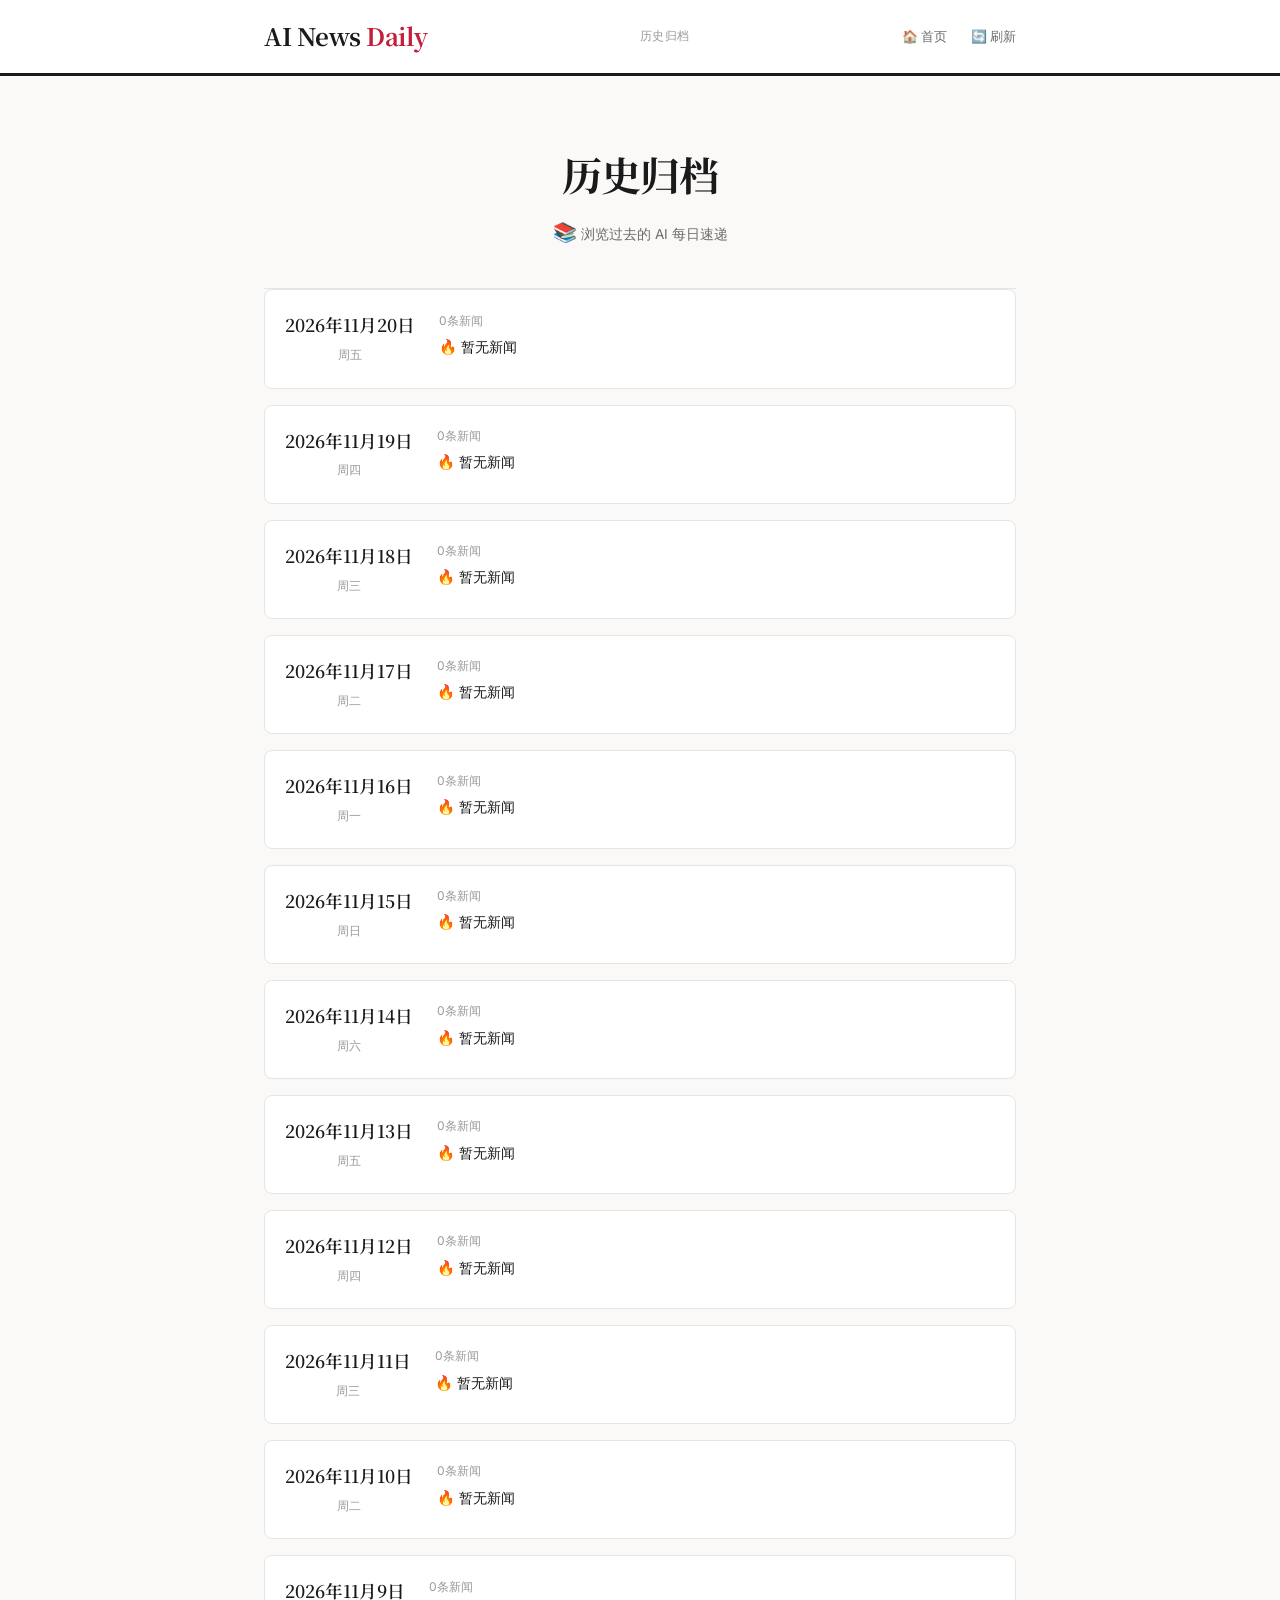
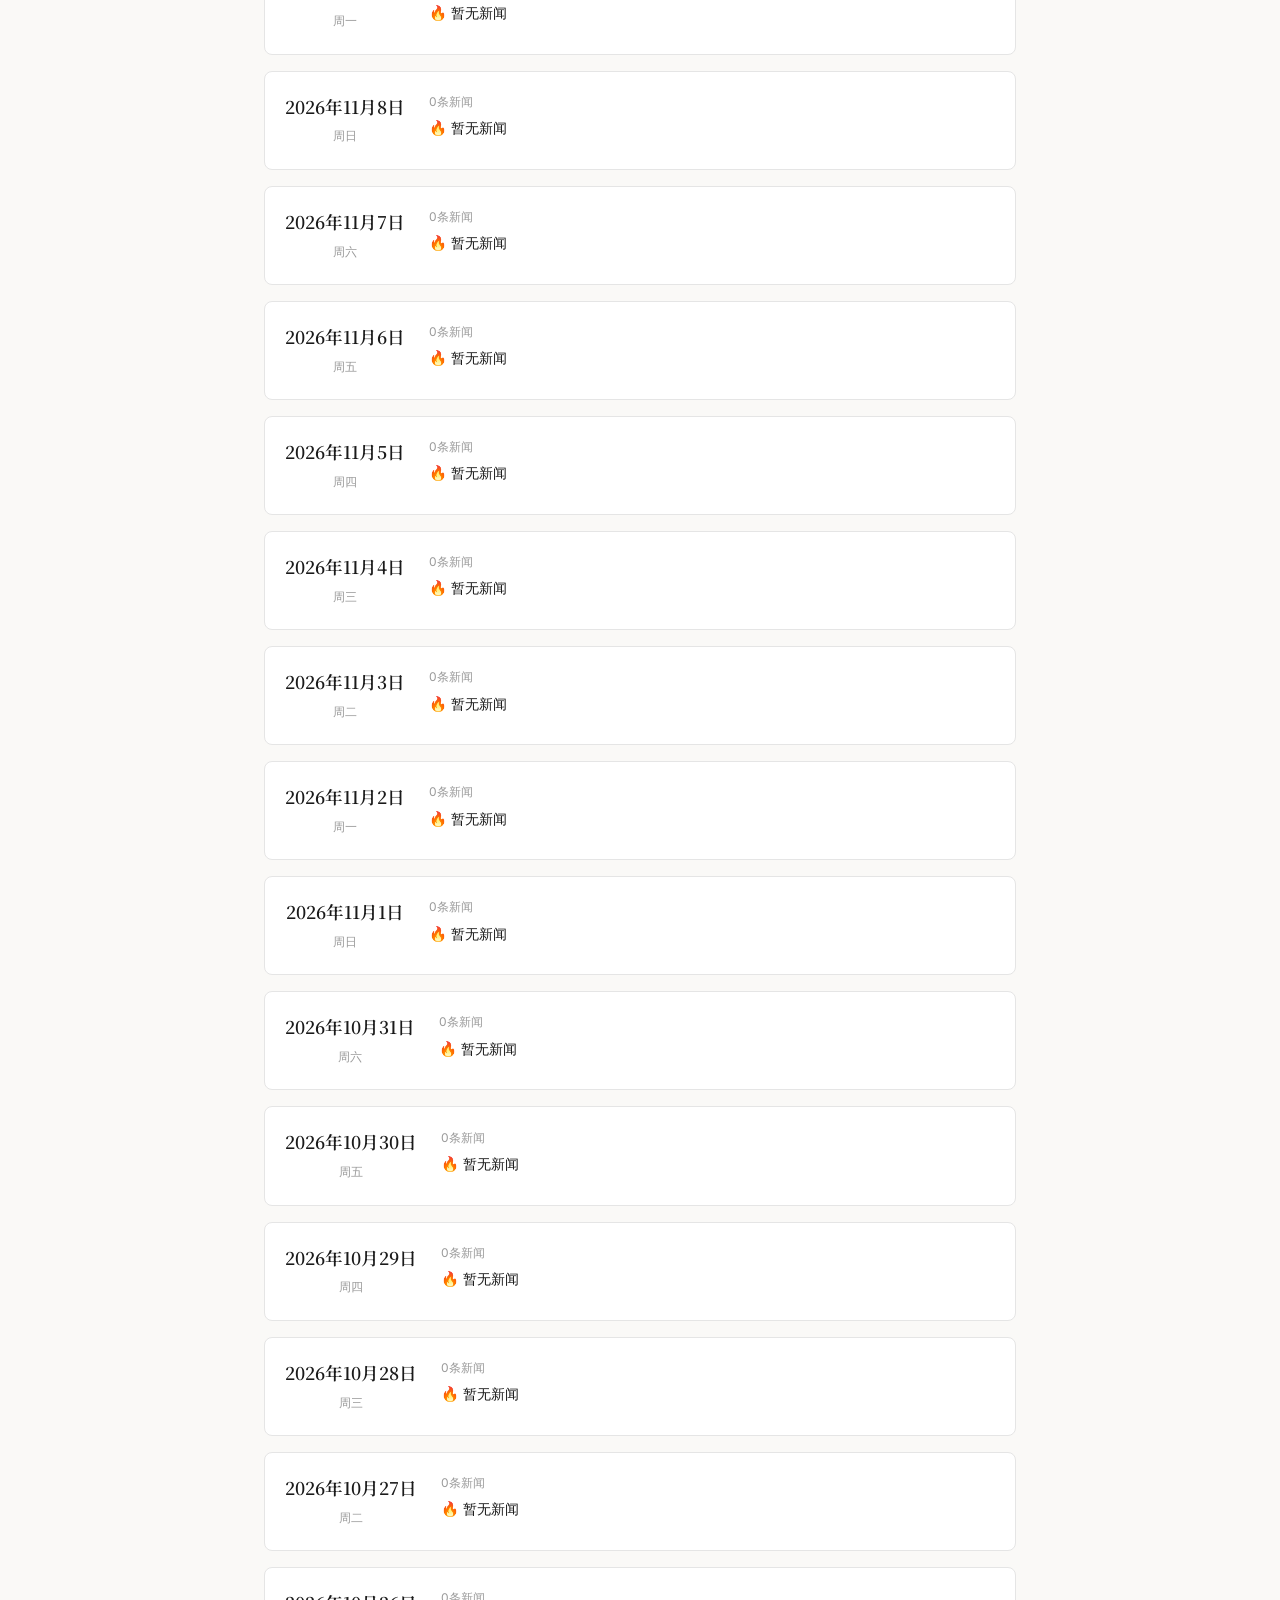
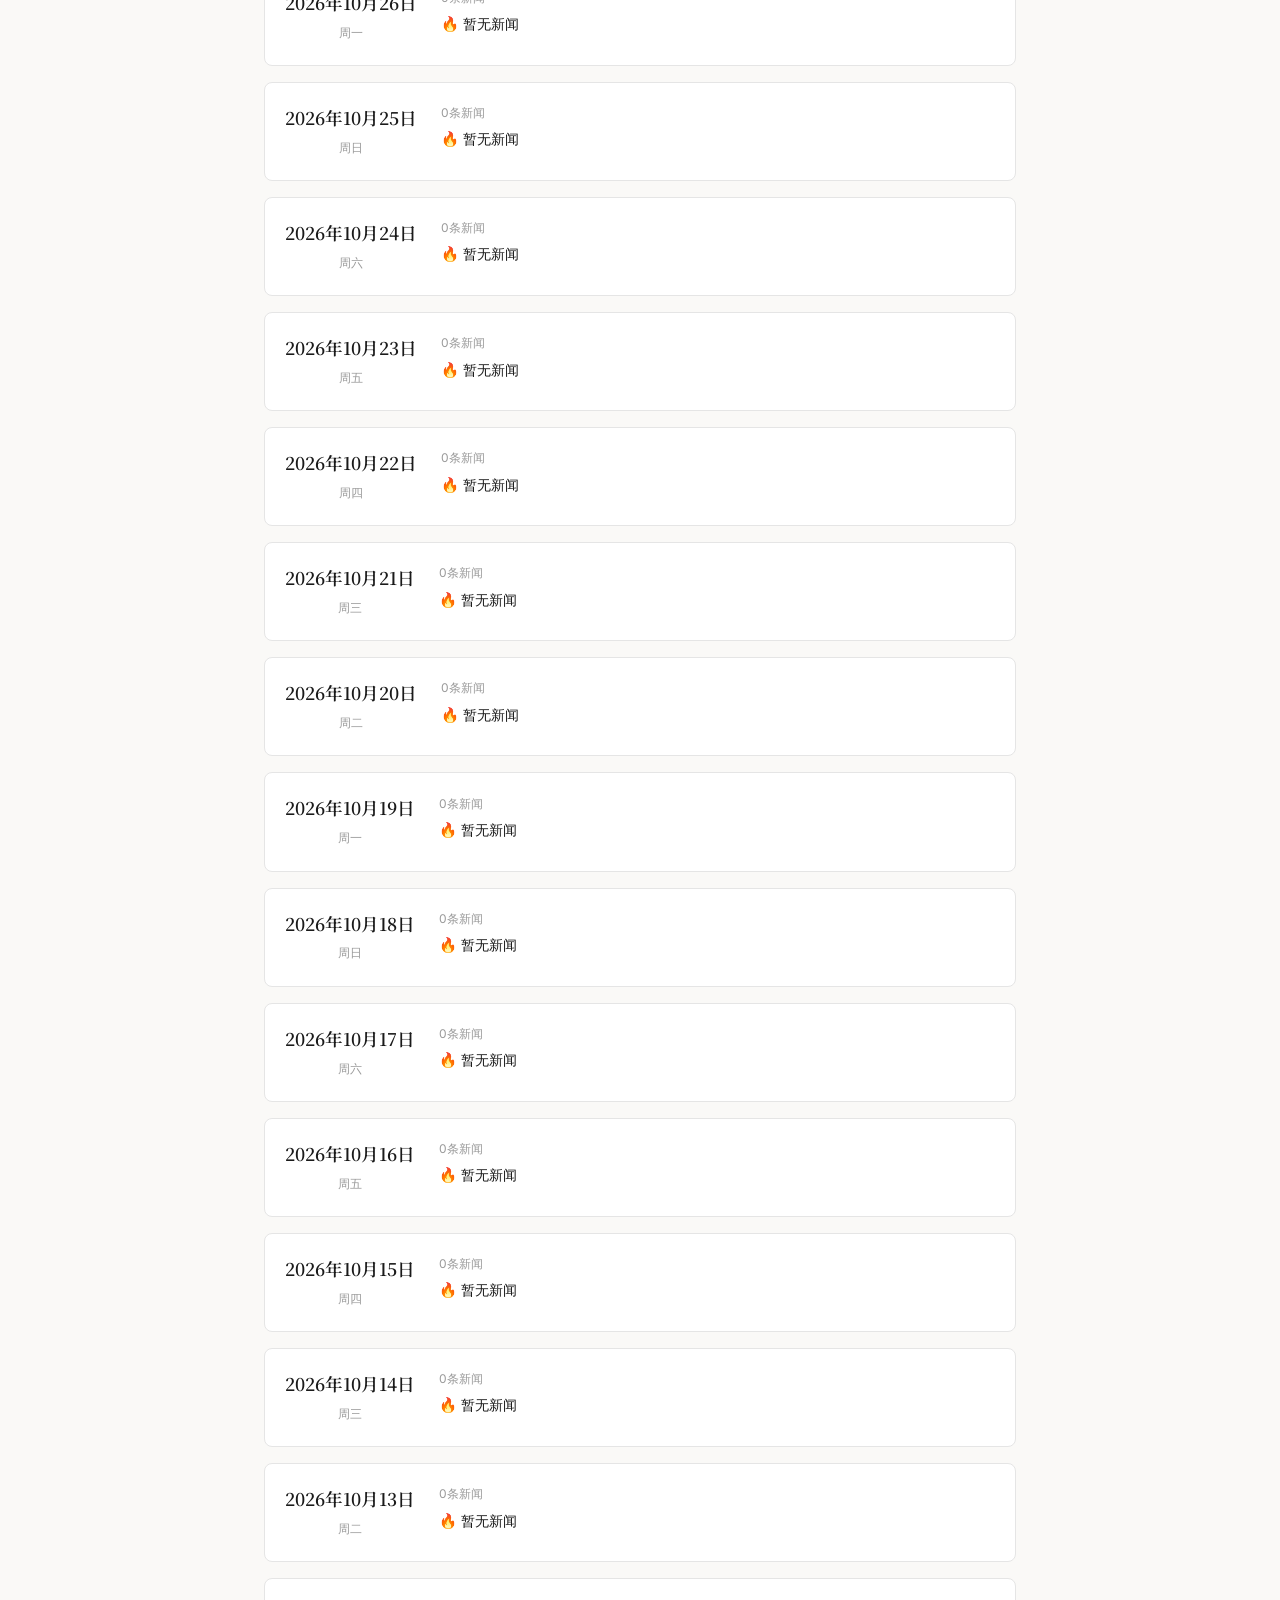
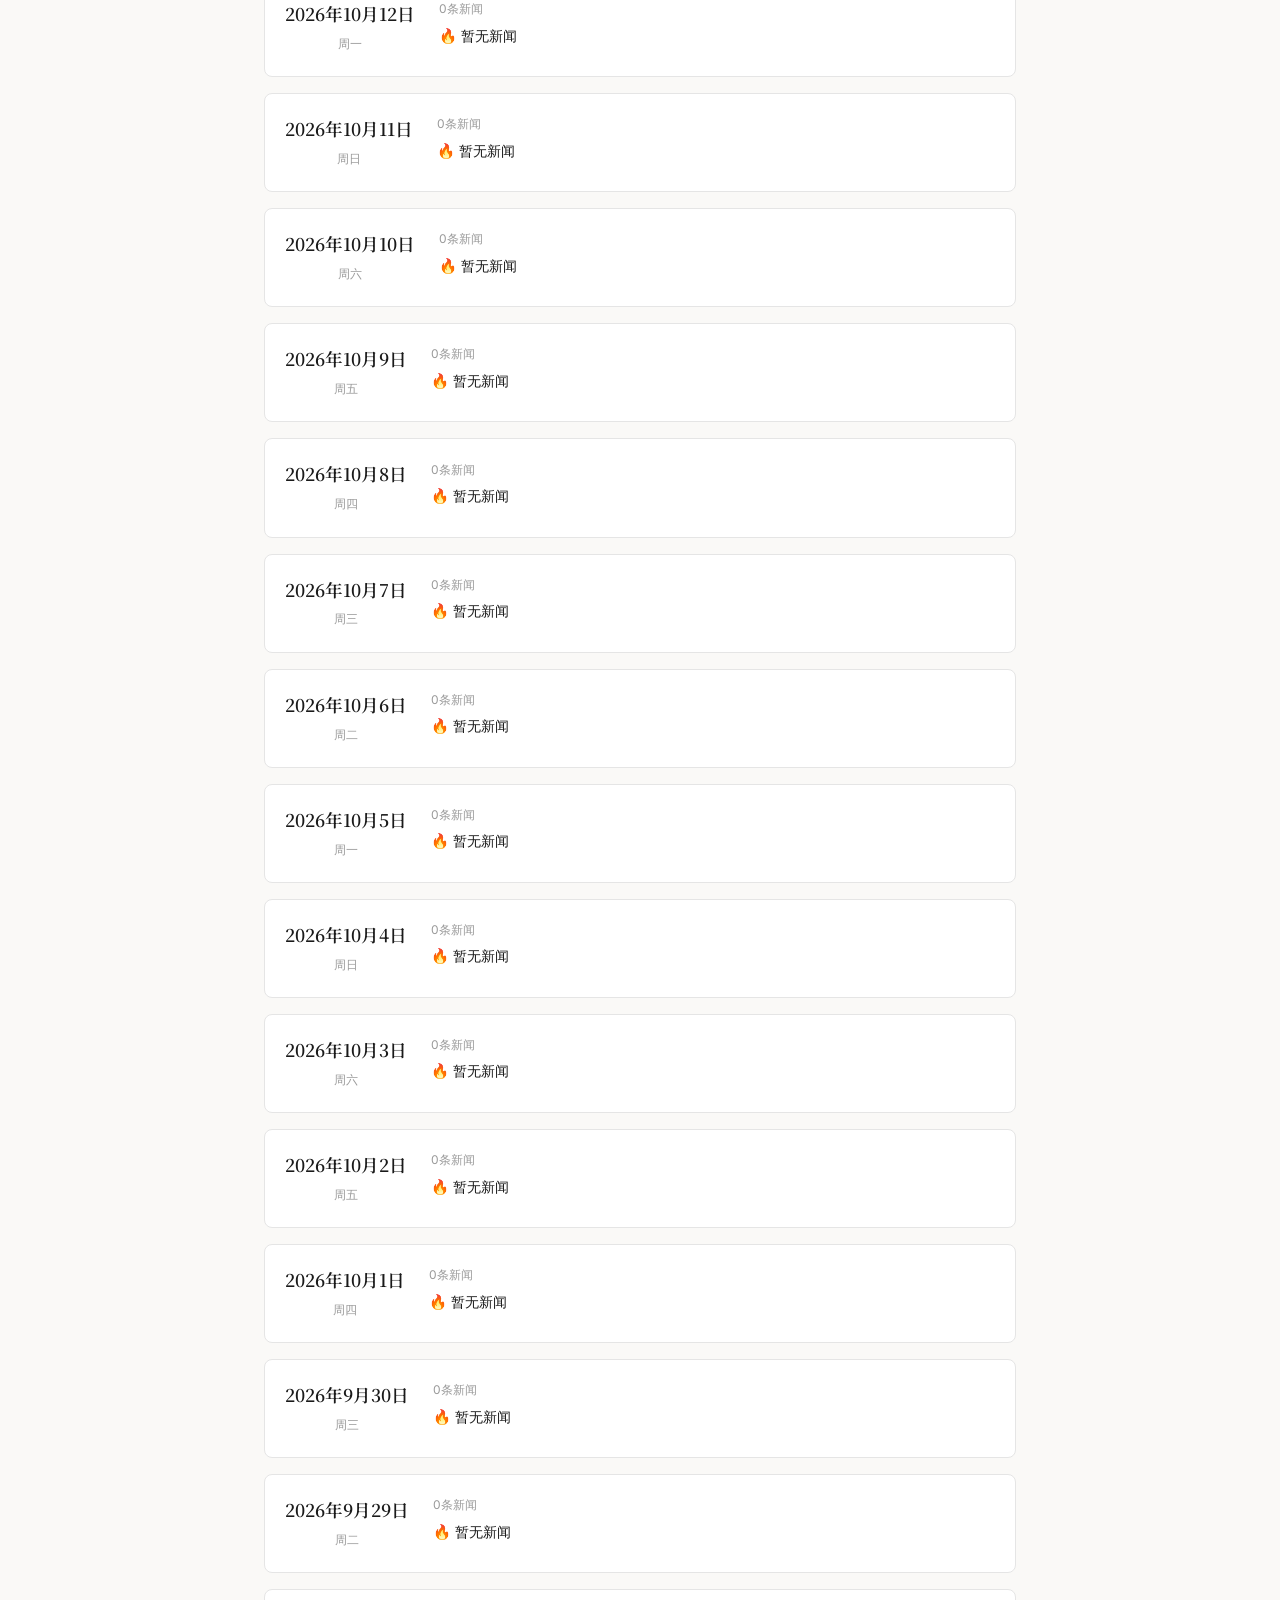
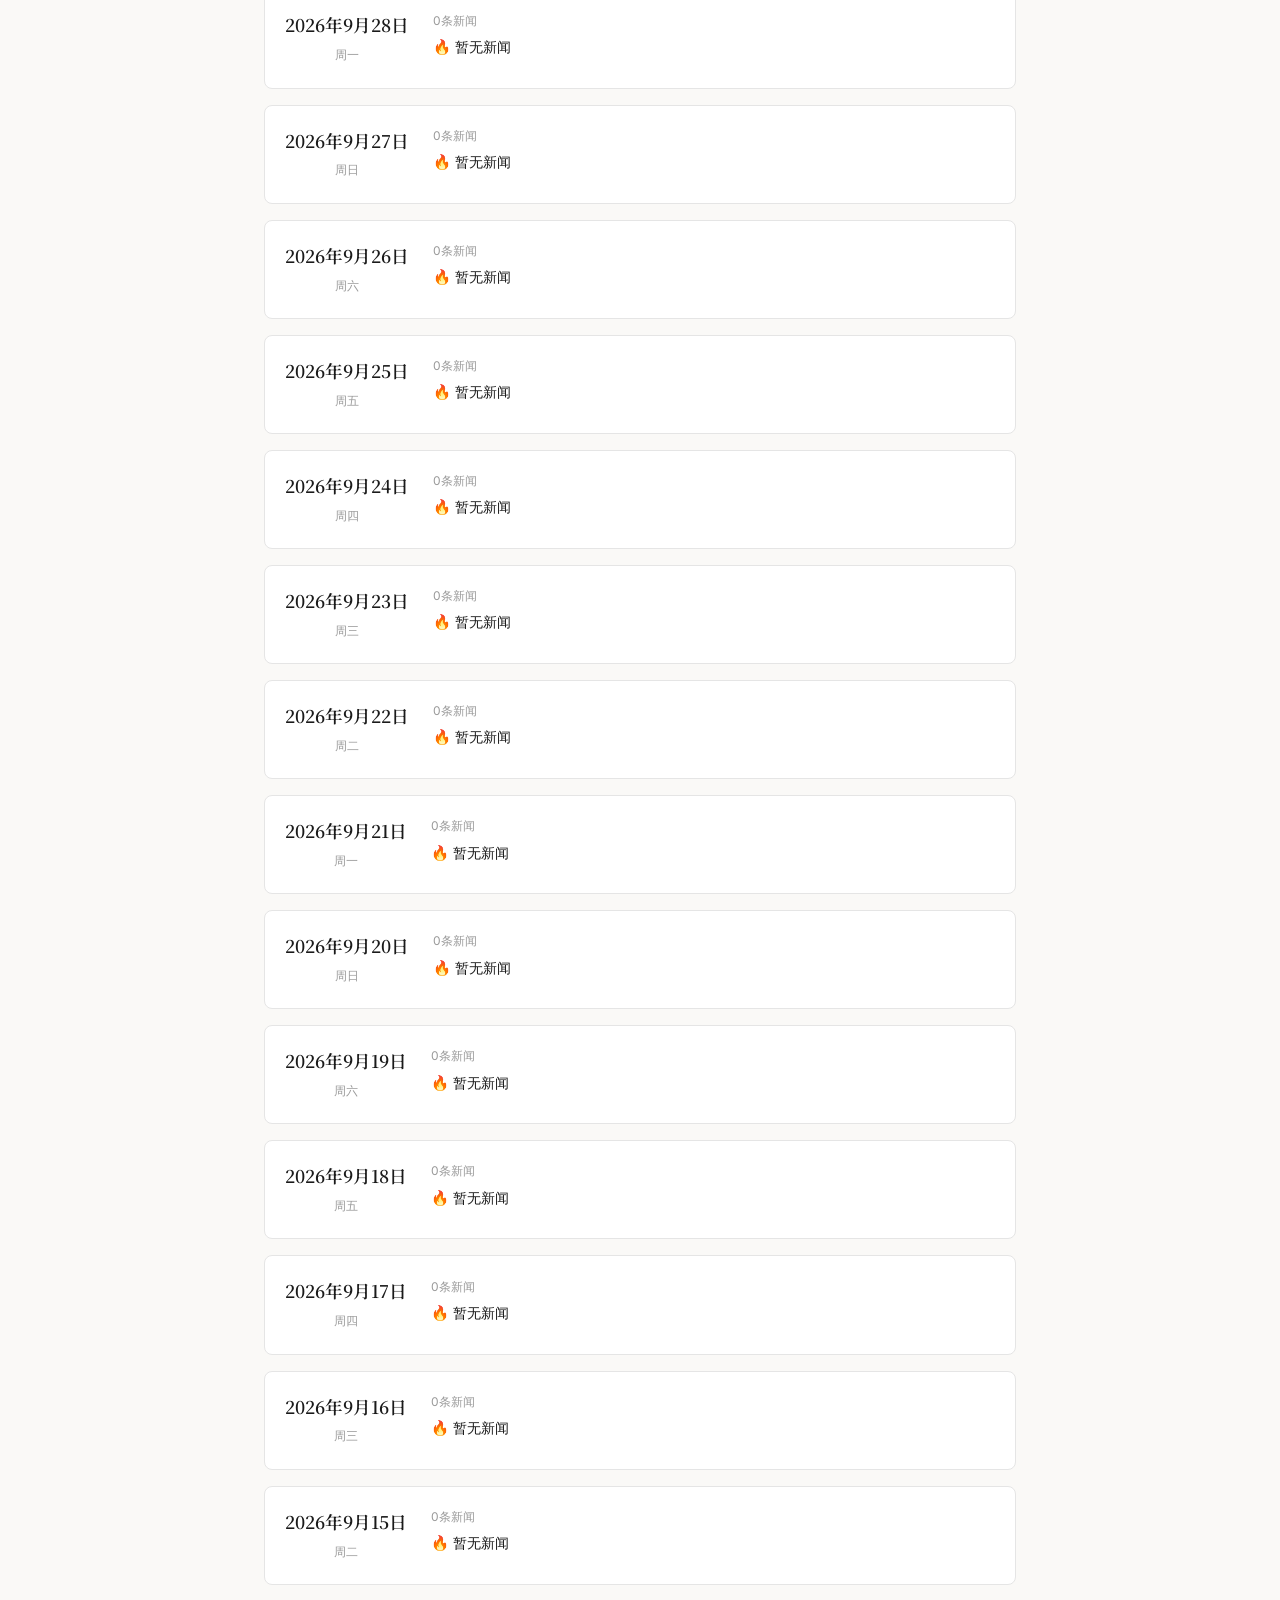
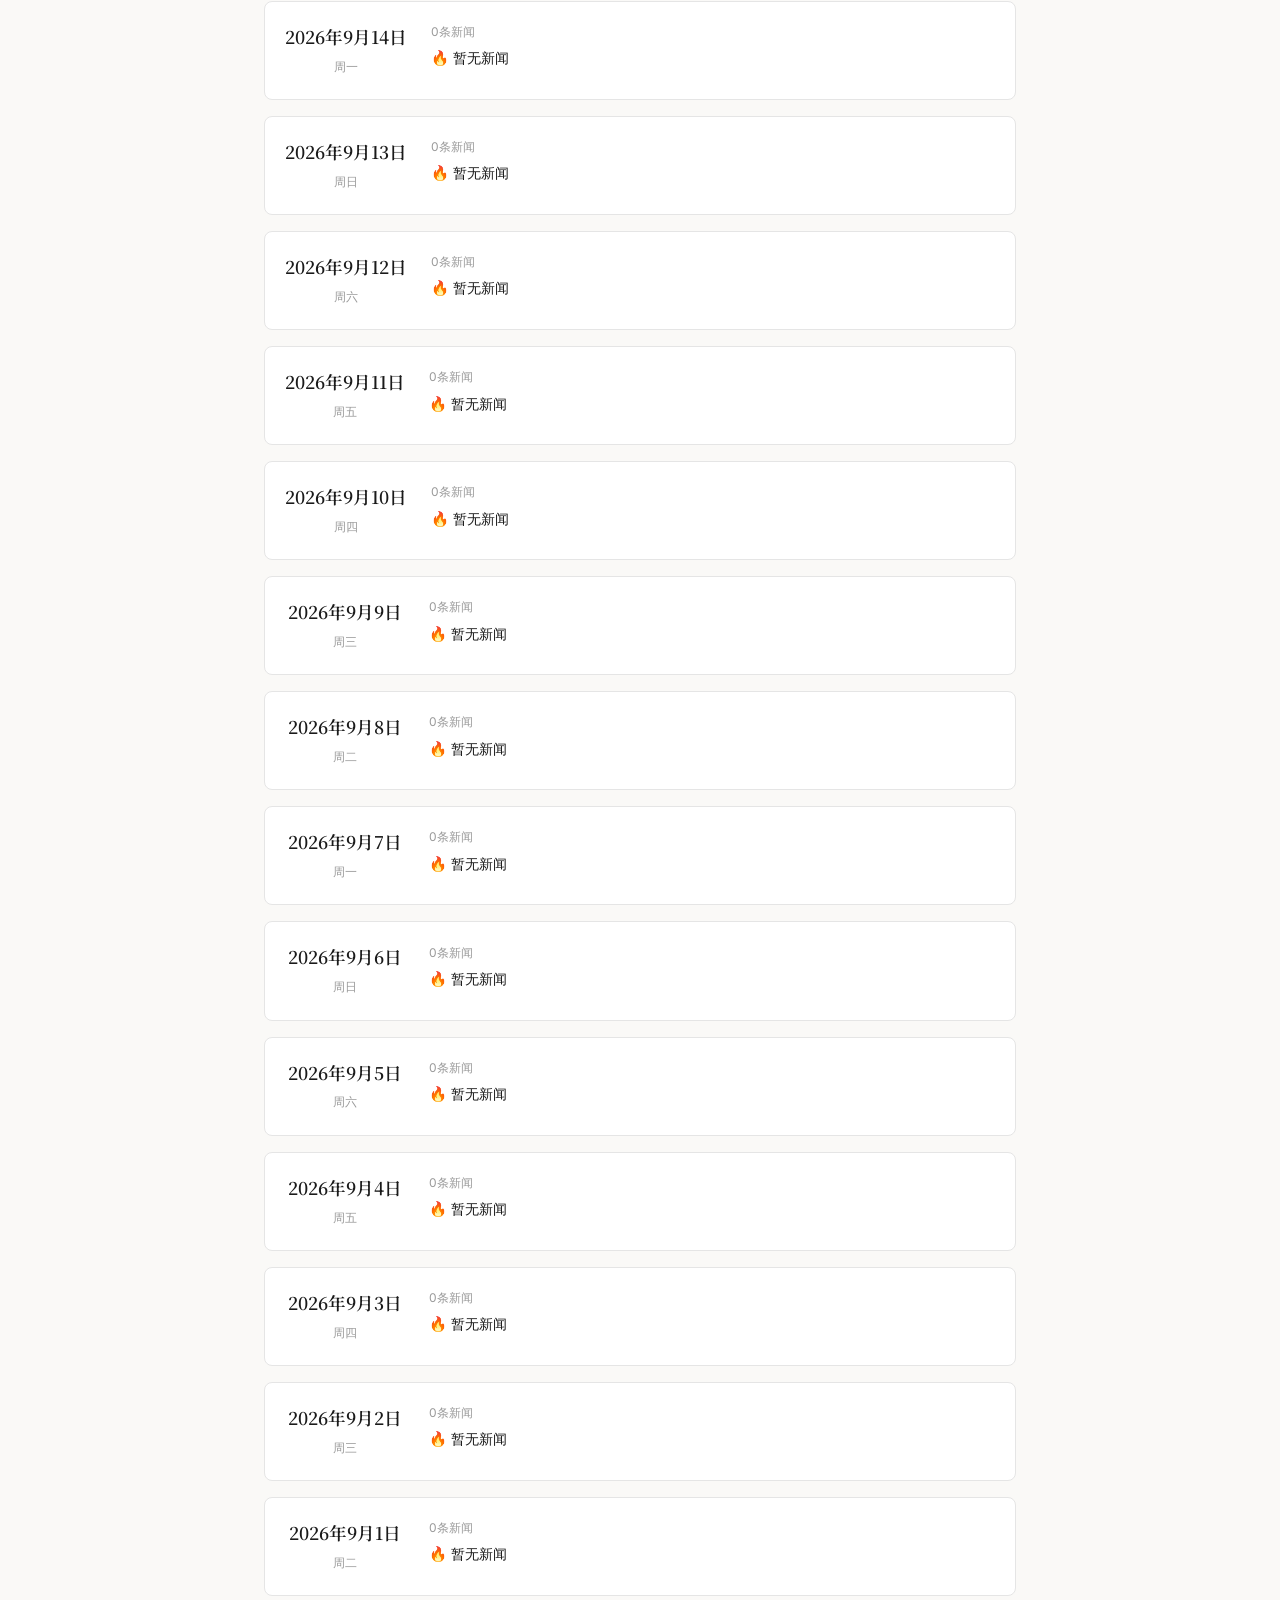
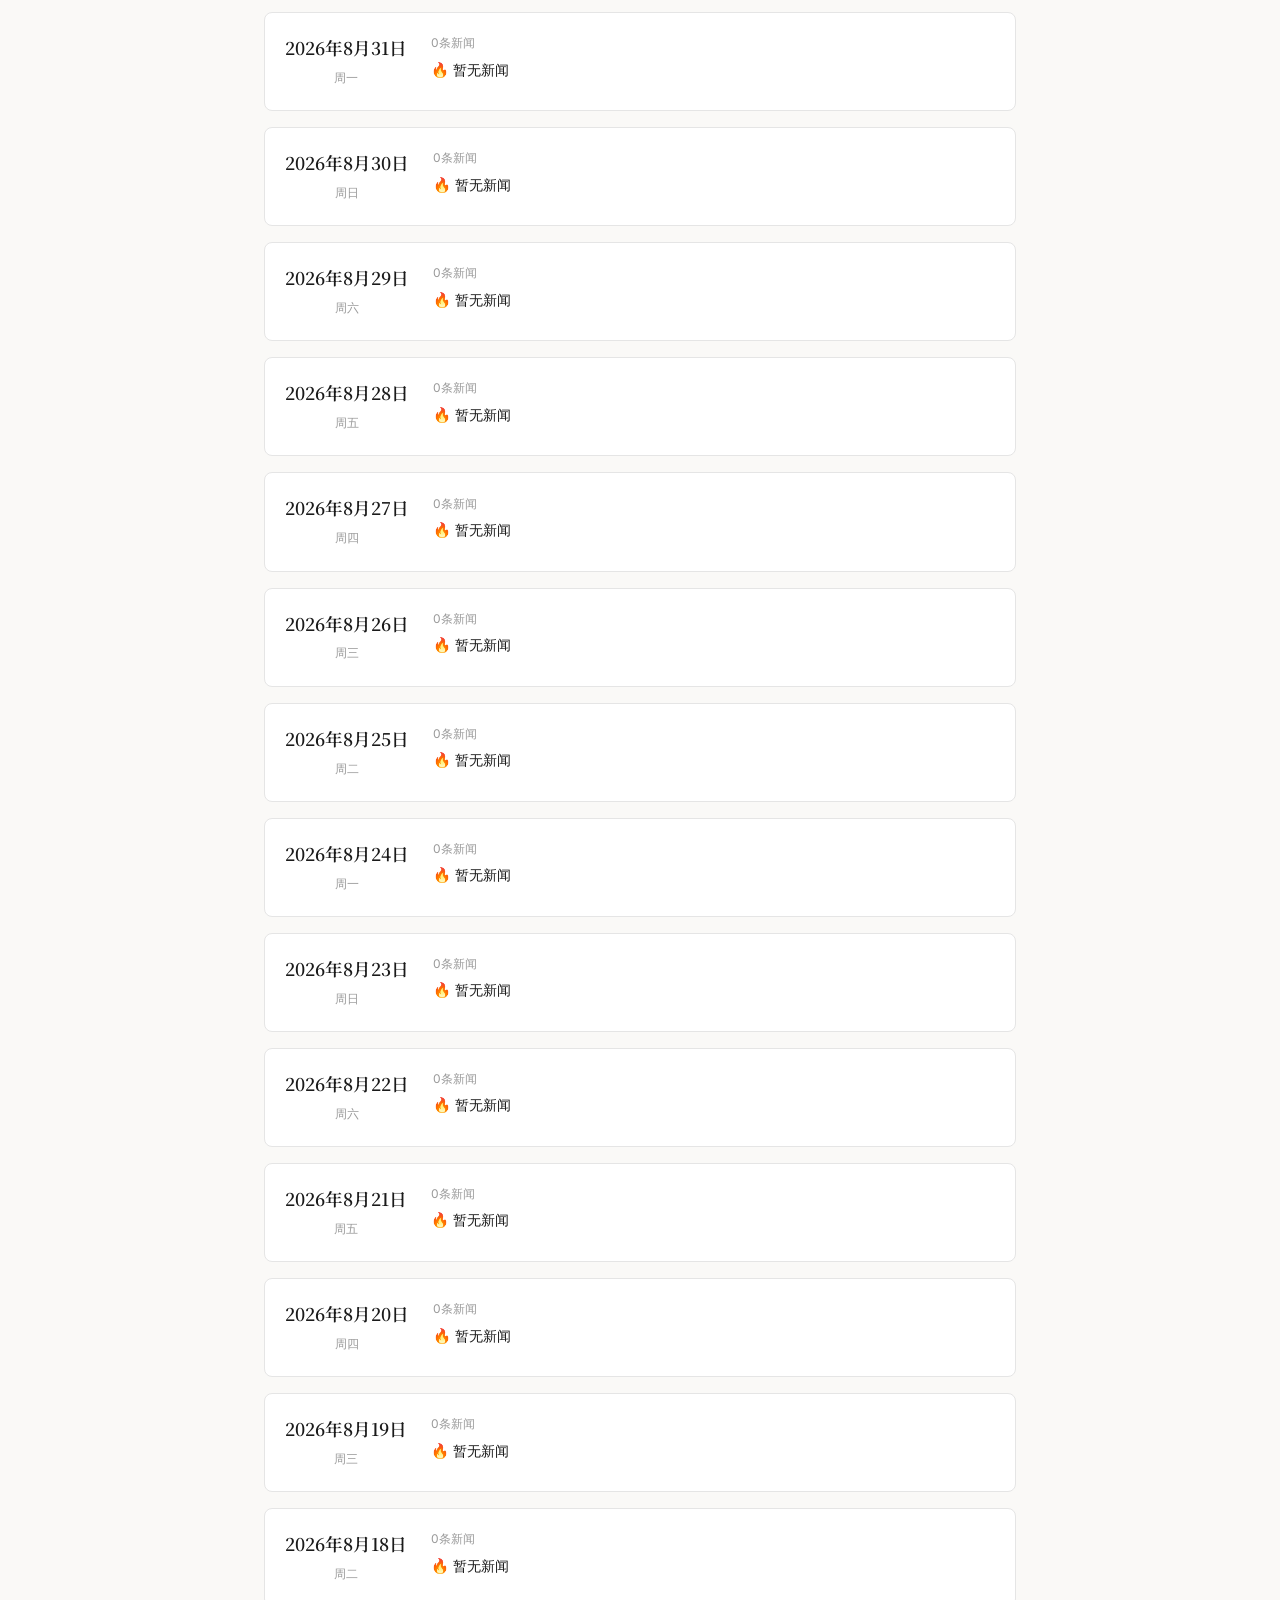
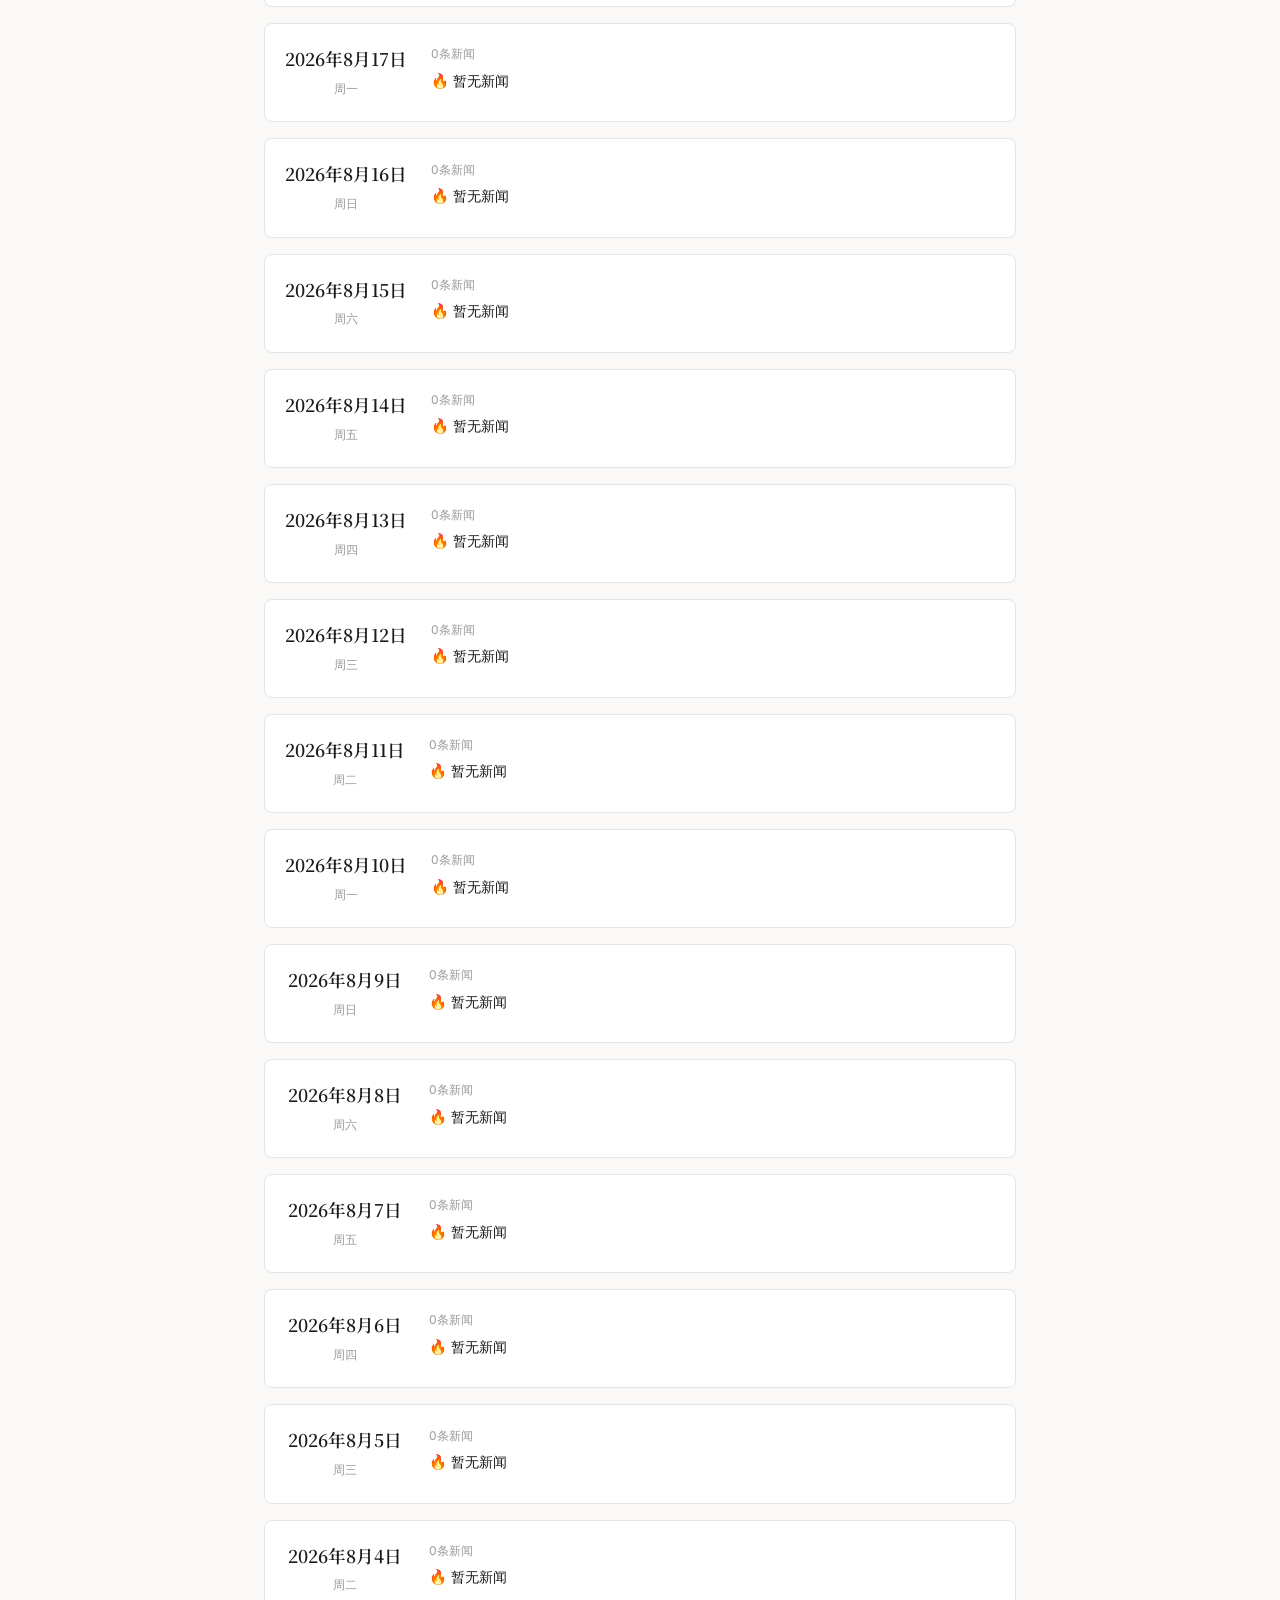
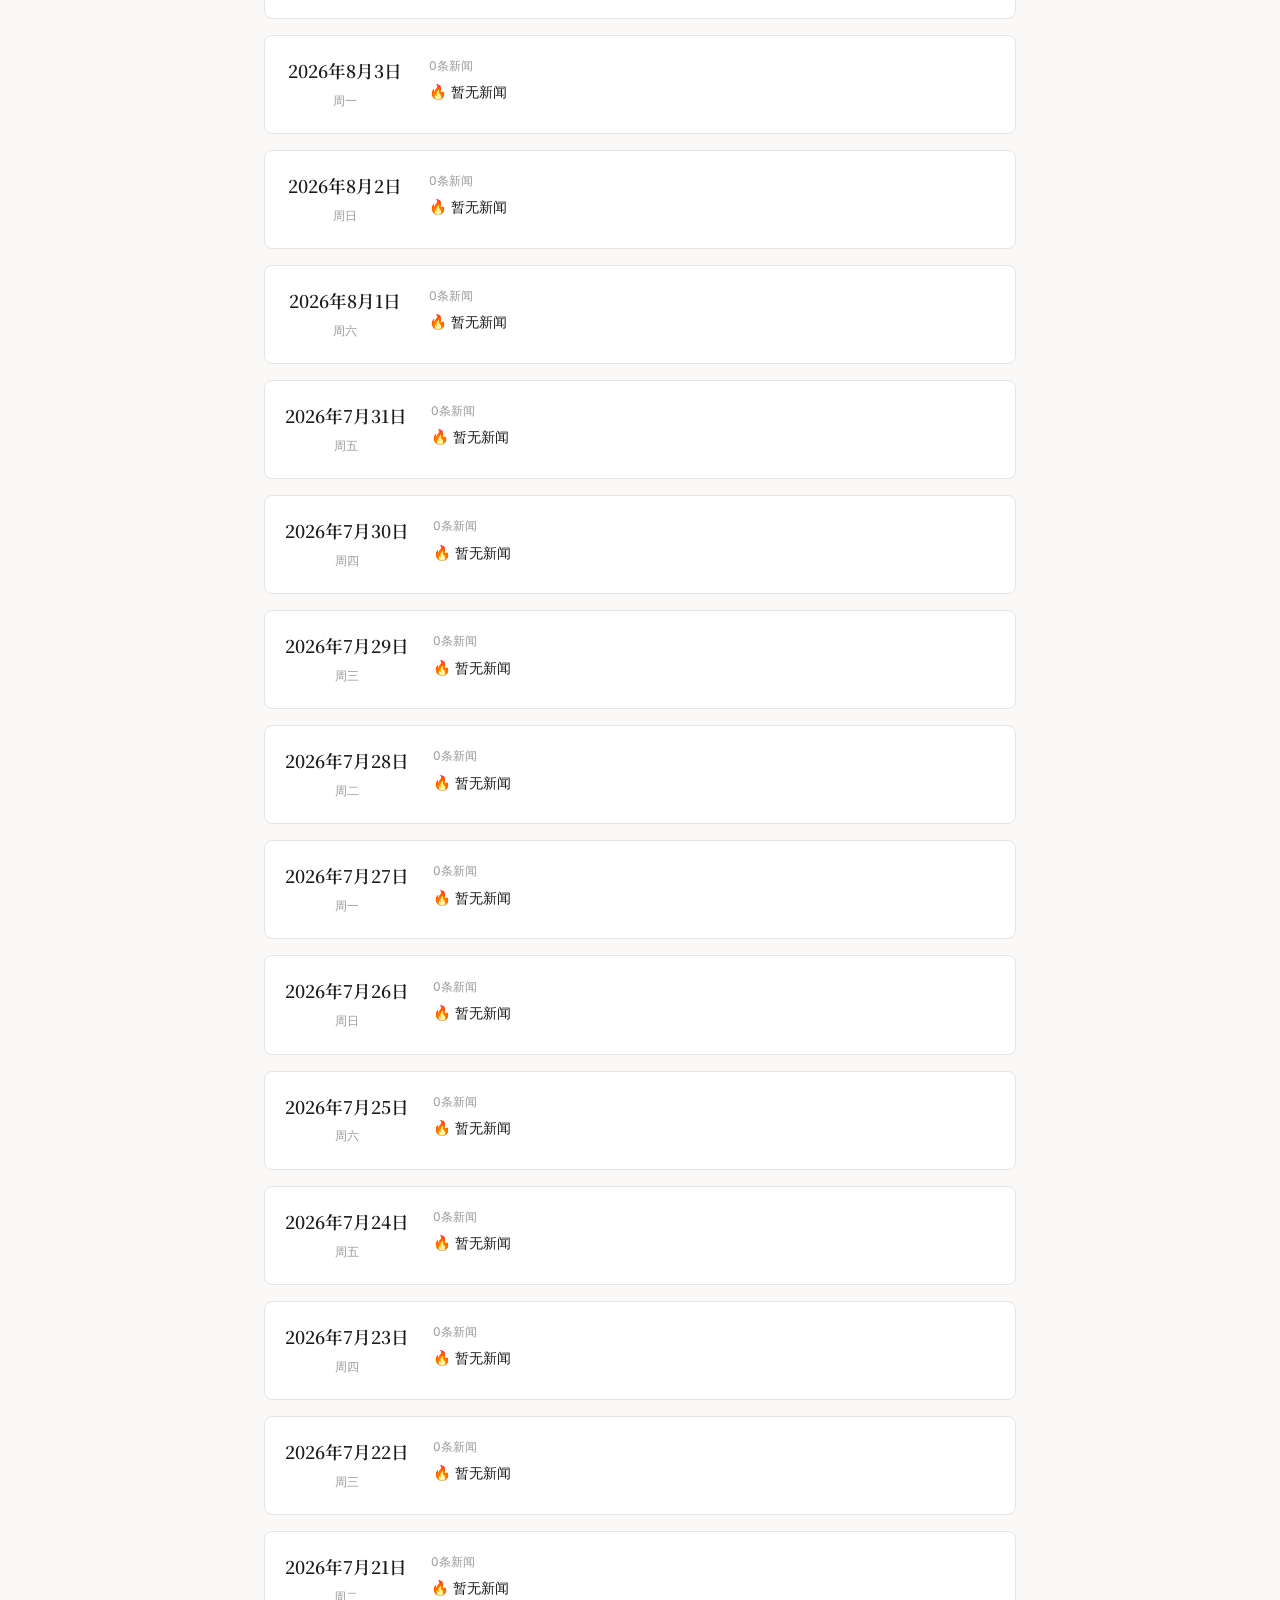
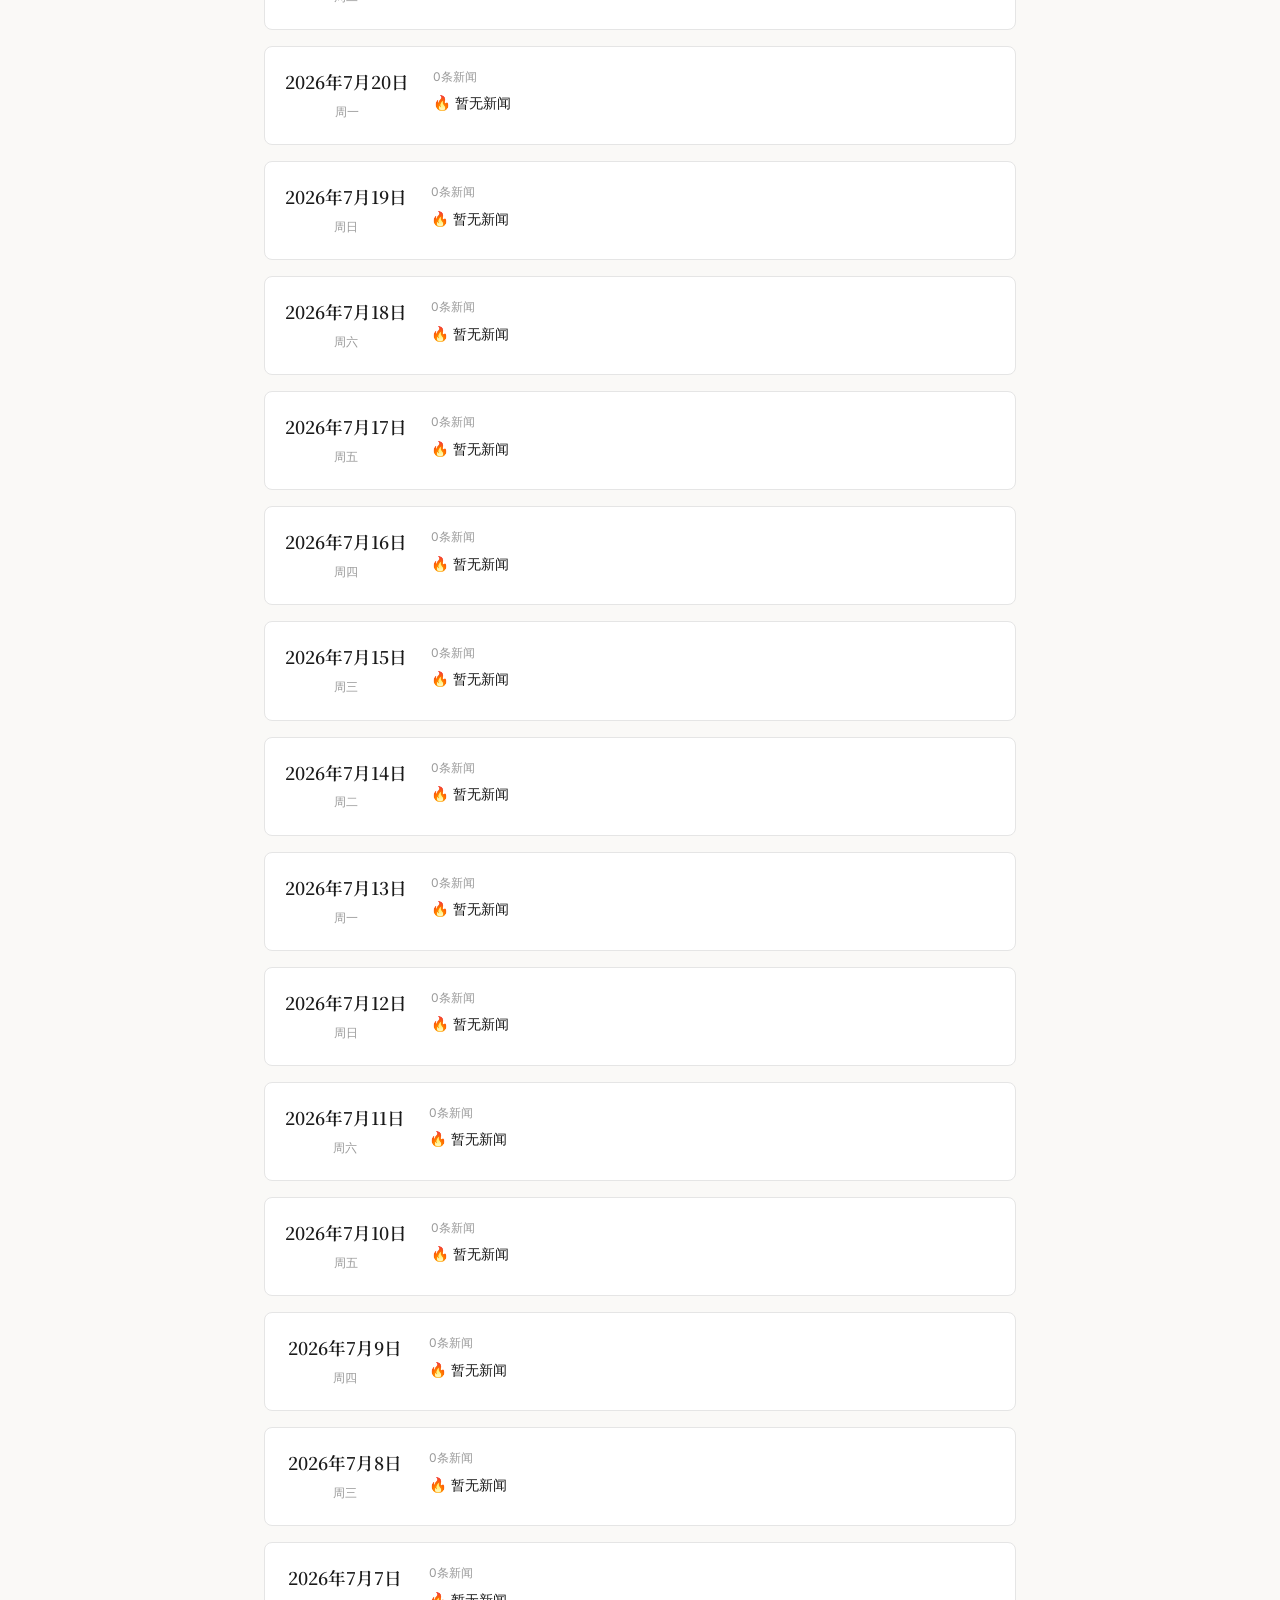
==== docs/archive.html @ a4e2f300 "Update daily news 2026-11-20" ====
<!DOCTYPE html>
<html lang="zh-CN">
<head>
    <meta charset="UTF-8">
    <meta name="viewport" content="width=device-width, initial-scale=1.0">
    <title>AI News Daily - 历史归档</title>
    <link rel="stylesheet" href="assets/css/style.css">
</head>
<body>
    <header>
        <div class="header-inner">
            <div class="logo">AI News <span>Daily</span></div>
            <div class="header-meta">历史归档</div>
            <nav class="nav-links">
                <a href="index.html">🏠 首页</a>
                <a href="#" onclick="location.reload(); return false;">🔄 刷新</a>
            </nav>
        </div>
    </header>

    <main>
        <div class="date-header">
            <div class="date">历史归档</div>
            <div class="subtitle"><span class="emoji">📚</span> 浏览过去的 AI 每日速递</div>
        </div>

        <div id="archive-list">
                    <div class="archive-item" data-date="20261120" onclick="loadArchiveDate('20261120')" style="cursor: pointer;">
            <div class="archive-date">
                <span class="date-text">2026年11月20日</span>
                <span class="weekday-text">周五</span>
            </div>
            <div class="archive-info">
                <div class="archive-count">0条新闻</div>
                <div class="archive-top">🔥 暂无新闻</div>
                <div class="archive-cats"></div>
            </div>
        </div>        <div class="archive-item" data-date="20261119" onclick="loadArchiveDate('20261119')" style="cursor: pointer;">
            <div class="archive-date">
                <span class="date-text">2026年11月19日</span>
                <span class="weekday-text">周四</span>
            </div>
            <div class="archive-info">
                <div class="archive-count">0条新闻</div>
                <div class="archive-top">🔥 暂无新闻</div>
                <div class="archive-cats"></div>
            </div>
        </div>        <div class="archive-item" data-date="20261118" onclick="loadArchiveDate('20261118')" style="cursor: pointer;">
            <div class="archive-date">
                <span class="date-text">2026年11月18日</span>
                <span class="weekday-text">周三</span>
            </div>
            <div class="archive-info">
                <div class="archive-count">0条新闻</div>
                <div class="archive-top">🔥 暂无新闻</div>
                <div class="archive-cats"></div>
            </div>
        </div>        <div class="archive-item" data-date="20261117" onclick="loadArchiveDate('20261117')" style="cursor: pointer;">
            <div class="archive-date">
                <span class="date-text">2026年11月17日</span>
                <span class="weekday-text">周二</span>
            </div>
            <div class="archive-info">
                <div class="archive-count">0条新闻</div>
                <div class="archive-top">🔥 暂无新闻</div>
                <div class="archive-cats"></div>
            </div>
        </div>        <div class="archive-item" data-date="20261116" onclick="loadArchiveDate('20261116')" style="cursor: pointer;">
            <div class="archive-date">
                <span class="date-text">2026年11月16日</span>
                <span class="weekday-text">周一</span>
            </div>
            <div class="archive-info">
                <div class="archive-count">0条新闻</div>
                <div class="archive-top">🔥 暂无新闻</div>
                <div class="archive-cats"></div>
            </div>
        </div>        <div class="archive-item" data-date="20261115" onclick="loadArchiveDate('20261115')" style="cursor: pointer;">
            <div class="archive-date">
                <span class="date-text">2026年11月15日</span>
                <span class="weekday-text">周日</span>
            </div>
            <div class="archive-info">
                <div class="archive-count">0条新闻</div>
                <div class="archive-top">🔥 暂无新闻</div>
                <div class="archive-cats"></div>
            </div>
        </div>        <div class="archive-item" data-date="20261114" onclick="loadArchiveDate('20261114')" style="cursor: pointer;">
            <div class="archive-date">
                <span class="date-text">2026年11月14日</span>
                <span class="weekday-text">周六</span>
            </div>
            <div class="archive-info">
                <div class="archive-count">0条新闻</div>
                <div class="archive-top">🔥 暂无新闻</div>
                <div class="archive-cats"></div>
            </div>
        </div>        <div class="archive-item" data-date="20261113" onclick="loadArchiveDate('20261113')" style="cursor: pointer;">
            <div class="archive-date">
                <span class="date-text">2026年11月13日</span>
                <span class="weekday-text">周五</span>
            </div>
            <div class="archive-info">
                <div class="archive-count">0条新闻</div>
                <div class="archive-top">🔥 暂无新闻</div>
                <div class="archive-cats"></div>
            </div>
        </div>        <div class="archive-item" data-date="20261112" onclick="loadArchiveDate('20261112')" style="cursor: pointer;">
            <div class="archive-date">
                <span class="date-text">2026年11月12日</span>
                <span class="weekday-text">周四</span>
            </div>
            <div class="archive-info">
                <div class="archive-count">0条新闻</div>
                <div class="archive-top">🔥 暂无新闻</div>
                <div class="archive-cats"></div>
            </div>
        </div>        <div class="archive-item" data-date="20261111" onclick="loadArchiveDate('20261111')" style="cursor: pointer;">
            <div class="archive-date">
                <span class="date-text">2026年11月11日</span>
                <span class="weekday-text">周三</span>
            </div>
            <div class="archive-info">
                <div class="archive-count">0条新闻</div>
                <div class="archive-top">🔥 暂无新闻</div>
                <div class="archive-cats"></div>
            </div>
        </div>        <div class="archive-item" data-date="20261110" onclick="loadArchiveDate('20261110')" style="cursor: pointer;">
            <div class="archive-date">
                <span class="date-text">2026年11月10日</span>
                <span class="weekday-text">周二</span>
            </div>
            <div class="archive-info">
                <div class="archive-count">0条新闻</div>
                <div class="archive-top">🔥 暂无新闻</div>
                <div class="archive-cats"></div>
            </div>
        </div>        <div class="archive-item" data-date="20261109" onclick="loadArchiveDate('20261109')" style="cursor: pointer;">
            <div class="archive-date">
                <span class="date-text">2026年11月9日</span>
                <span class="weekday-text">周一</span>
            </div>
            <div class="archive-info">
                <div class="archive-count">0条新闻</div>
                <div class="archive-top">🔥 暂无新闻</div>
                <div class="archive-cats"></div>
            </div>
        </div>        <div class="archive-item" data-date="20261108" onclick="loadArchiveDate('20261108')" style="cursor: pointer;">
            <div class="archive-date">
                <span class="date-text">2026年11月8日</span>
                <span class="weekday-text">周日</span>
            </div>
            <div class="archive-info">
                <div class="archive-count">0条新闻</div>
                <div class="archive-top">🔥 暂无新闻</div>
                <div class="archive-cats"></div>
            </div>
        </div>        <div class="archive-item" data-date="20261107" onclick="loadArchiveDate('20261107')" style="cursor: pointer;">
            <div class="archive-date">
                <span class="date-text">2026年11月7日</span>
                <span class="weekday-text">周六</span>
            </div>
            <div class="archive-info">
                <div class="archive-count">0条新闻</div>
                <div class="archive-top">🔥 暂无新闻</div>
                <div class="archive-cats"></div>
            </div>
        </div>        <div class="archive-item" data-date="20261106" onclick="loadArchiveDate('20261106')" style="cursor: pointer;">
            <div class="archive-date">
                <span class="date-text">2026年11月6日</span>
                <span class="weekday-text">周五</span>
            </div>
            <div class="archive-info">
                <div class="archive-count">0条新闻</div>
                <div class="archive-top">🔥 暂无新闻</div>
                <div class="archive-cats"></div>
            </div>
        </div>        <div class="archive-item" data-date="20261105" onclick="loadArchiveDate('20261105')" style="cursor: pointer;">
            <div class="archive-date">
                <span class="date-text">2026年11月5日</span>
                <span class="weekday-text">周四</span>
            </div>
            <div class="archive-info">
                <div class="archive-count">0条新闻</div>
                <div class="archive-top">🔥 暂无新闻</div>
                <div class="archive-cats"></div>
            </div>
        </div>        <div class="archive-item" data-date="20261104" onclick="loadArchiveDate('20261104')" style="cursor: pointer;">
            <div class="archive-date">
                <span class="date-text">2026年11月4日</span>
                <span class="weekday-text">周三</span>
            </div>
            <div class="archive-info">
                <div class="archive-count">0条新闻</div>
                <div class="archive-top">🔥 暂无新闻</div>
                <div class="archive-cats"></div>
            </div>
        </div>        <div class="archive-item" data-date="20261103" onclick="loadArchiveDate('20261103')" style="cursor: pointer;">
            <div class="archive-date">
                <span class="date-text">2026年11月3日</span>
                <span class="weekday-text">周二</span>
            </div>
            <div class="archive-info">
                <div class="archive-count">0条新闻</div>
                <div class="archive-top">🔥 暂无新闻</div>
                <div class="archive-cats"></div>
            </div>
        </div>        <div class="archive-item" data-date="20261102" onclick="loadArchiveDate('20261102')" style="cursor: pointer;">
            <div class="archive-date">
                <span class="date-text">2026年11月2日</span>
                <span class="weekday-text">周一</span>
            </div>
            <div class="archive-info">
                <div class="archive-count">0条新闻</div>
                <div class="archive-top">🔥 暂无新闻</div>
                <div class="archive-cats"></div>
            </div>
        </div>        <div class="archive-item" data-date="20261101" onclick="loadArchiveDate('20261101')" style="cursor: pointer;">
            <div class="archive-date">
                <span class="date-text">2026年11月1日</span>
                <span class="weekday-text">周日</span>
            </div>
            <div class="archive-info">
                <div class="archive-count">0条新闻</div>
                <div class="archive-top">🔥 暂无新闻</div>
                <div class="archive-cats"></div>
            </div>
        </div>        <div class="archive-item" data-date="20261031" onclick="loadArchiveDate('20261031')" style="cursor: pointer;">
            <div class="archive-date">
                <span class="date-text">2026年10月31日</span>
                <span class="weekday-text">周六</span>
            </div>
            <div class="archive-info">
                <div class="archive-count">0条新闻</div>
                <div class="archive-top">🔥 暂无新闻</div>
                <div class="archive-cats"></div>
            </div>
        </div>        <div class="archive-item" data-date="20261030" onclick="loadArchiveDate('20261030')" style="cursor: pointer;">
            <div class="archive-date">
                <span class="date-text">2026年10月30日</span>
                <span class="weekday-text">周五</span>
            </div>
            <div class="archive-info">
                <div class="archive-count">0条新闻</div>
                <div class="archive-top">🔥 暂无新闻</div>
                <div class="archive-cats"></div>
            </div>
        </div>        <div class="archive-item" data-date="20261029" onclick="loadArchiveDate('20261029')" style="cursor: pointer;">
            <div class="archive-date">
                <span class="date-text">2026年10月29日</span>
                <span class="weekday-text">周四</span>
            </div>
            <div class="archive-info">
                <div class="archive-count">0条新闻</div>
                <div class="archive-top">🔥 暂无新闻</div>
                <div class="archive-cats"></div>
            </div>
        </div>        <div class="archive-item" data-date="20261028" onclick="loadArchiveDate('20261028')" style="cursor: pointer;">
            <div class="archive-date">
                <span class="date-text">2026年10月28日</span>
                <span class="weekday-text">周三</span>
            </div>
            <div class="archive-info">
                <div class="archive-count">0条新闻</div>
                <div class="archive-top">🔥 暂无新闻</div>
                <div class="archive-cats"></div>
            </div>
        </div>        <div class="archive-item" data-date="20261027" onclick="loadArchiveDate('20261027')" style="cursor: pointer;">
            <div class="archive-date">
                <span class="date-text">2026年10月27日</span>
                <span class="weekday-text">周二</span>
            </div>
            <div class="archive-info">
                <div class="archive-count">0条新闻</div>
                <div class="archive-top">🔥 暂无新闻</div>
                <div class="archive-cats"></div>
            </div>
        </div>        <div class="archive-item" data-date="20261026" onclick="loadArchiveDate('20261026')" style="cursor: pointer;">
            <div class="archive-date">
                <span class="date-text">2026年10月26日</span>
                <span class="weekday-text">周一</span>
            </div>
            <div class="archive-info">
                <div class="archive-count">0条新闻</div>
                <div class="archive-top">🔥 暂无新闻</div>
                <div class="archive-cats"></div>
            </div>
        </div>        <div class="archive-item" data-date="20261025" onclick="loadArchiveDate('20261025')" style="cursor: pointer;">
            <div class="archive-date">
                <span class="date-text">2026年10月25日</span>
                <span class="weekday-text">周日</span>
            </div>
            <div class="archive-info">
                <div class="archive-count">0条新闻</div>
                <div class="archive-top">🔥 暂无新闻</div>
                <div class="archive-cats"></div>
            </div>
        </div>        <div class="archive-item" data-date="20261024" onclick="loadArchiveDate('20261024')" style="cursor: pointer;">
            <div class="archive-date">
                <span class="date-text">2026年10月24日</span>
                <span class="weekday-text">周六</span>
            </div>
            <div class="archive-info">
                <div class="archive-count">0条新闻</div>
                <div class="archive-top">🔥 暂无新闻</div>
                <div class="archive-cats"></div>
            </div>
        </div>        <div class="archive-item" data-date="20261023" onclick="loadArchiveDate('20261023')" style="cursor: pointer;">
            <div class="archive-date">
                <span class="date-text">2026年10月23日</span>
                <span class="weekday-text">周五</span>
            </div>
            <div class="archive-info">
                <div class="archive-count">0条新闻</div>
                <div class="archive-top">🔥 暂无新闻</div>
                <div class="archive-cats"></div>
            </div>
        </div>        <div class="archive-item" data-date="20261022" onclick="loadArchiveDate('20261022')" style="cursor: pointer;">
            <div class="archive-date">
                <span class="date-text">2026年10月22日</span>
                <span class="weekday-text">周四</span>
            </div>
            <div class="archive-info">
                <div class="archive-count">0条新闻</div>
                <div class="archive-top">🔥 暂无新闻</div>
                <div class="archive-cats"></div>
            </div>
        </div>        <div class="archive-item" data-date="20261021" onclick="loadArchiveDate('20261021')" style="cursor: pointer;">
            <div class="archive-date">
                <span class="date-text">2026年10月21日</span>
                <span class="weekday-text">周三</span>
            </div>
            <div class="archive-info">
                <div class="archive-count">0条新闻</div>
                <div class="archive-top">🔥 暂无新闻</div>
                <div class="archive-cats"></div>
            </div>
        </div>        <div class="archive-item" data-date="20261020" onclick="loadArchiveDate('20261020')" style="cursor: pointer;">
            <div class="archive-date">
                <span class="date-text">2026年10月20日</span>
                <span class="weekday-text">周二</span>
            </div>
            <div class="archive-info">
                <div class="archive-count">0条新闻</div>
                <div class="archive-top">🔥 暂无新闻</div>
                <div class="archive-cats"></div>
            </div>
        </div>        <div class="archive-item" data-date="20261019" onclick="loadArchiveDate('20261019')" style="cursor: pointer;">
            <div class="archive-date">
                <span class="date-text">2026年10月19日</span>
                <span class="weekday-text">周一</span>
            </div>
            <div class="archive-info">
                <div class="archive-count">0条新闻</div>
                <div class="archive-top">🔥 暂无新闻</div>
                <div class="archive-cats"></div>
            </div>
        </div>        <div class="archive-item" data-date="20261018" onclick="loadArchiveDate('20261018')" style="cursor: pointer;">
            <div class="archive-date">
                <span class="date-text">2026年10月18日</span>
                <span class="weekday-text">周日</span>
            </div>
            <div class="archive-info">
                <div class="archive-count">0条新闻</div>
                <div class="archive-top">🔥 暂无新闻</div>
                <div class="archive-cats"></div>
            </div>
        </div>        <div class="archive-item" data-date="20261017" onclick="loadArchiveDate('20261017')" style="cursor: pointer;">
            <div class="archive-date">
                <span class="date-text">2026年10月17日</span>
                <span class="weekday-text">周六</span>
            </div>
            <div class="archive-info">
                <div class="archive-count">0条新闻</div>
                <div class="archive-top">🔥 暂无新闻</div>
                <div class="archive-cats"></div>
            </div>
        </div>        <div class="archive-item" data-date="20261016" onclick="loadArchiveDate('20261016')" style="cursor: pointer;">
            <div class="archive-date">
                <span class="date-text">2026年10月16日</span>
                <span class="weekday-text">周五</span>
            </div>
            <div class="archive-info">
                <div class="archive-count">0条新闻</div>
                <div class="archive-top">🔥 暂无新闻</div>
                <div class="archive-cats"></div>
            </div>
        </div>        <div class="archive-item" data-date="20261015" onclick="loadArchiveDate('20261015')" style="cursor: pointer;">
            <div class="archive-date">
                <span class="date-text">2026年10月15日</span>
                <span class="weekday-text">周四</span>
            </div>
            <div class="archive-info">
                <div class="archive-count">0条新闻</div>
                <div class="archive-top">🔥 暂无新闻</div>
                <div class="archive-cats"></div>
            </div>
        </div>        <div class="archive-item" data-date="20261014" onclick="loadArchiveDate('20261014')" style="cursor: pointer;">
            <div class="archive-date">
                <span class="date-text">2026年10月14日</span>
                <span class="weekday-text">周三</span>
            </div>
            <div class="archive-info">
                <div class="archive-count">0条新闻</div>
                <div class="archive-top">🔥 暂无新闻</div>
                <div class="archive-cats"></div>
            </div>
        </div>        <div class="archive-item" data-date="20261013" onclick="loadArchiveDate('20261013')" style="cursor: pointer;">
            <div class="archive-date">
                <span class="date-text">2026年10月13日</span>
                <span class="weekday-text">周二</span>
            </div>
            <div class="archive-info">
                <div class="archive-count">0条新闻</div>
                <div class="archive-top">🔥 暂无新闻</div>
                <div class="archive-cats"></div>
            </div>
        </div>        <div class="archive-item" data-date="20261012" onclick="loadArchiveDate('20261012')" style="cursor: pointer;">
            <div class="archive-date">
                <span class="date-text">2026年10月12日</span>
                <span class="weekday-text">周一</span>
            </div>
            <div class="archive-info">
                <div class="archive-count">0条新闻</div>
                <div class="archive-top">🔥 暂无新闻</div>
                <div class="archive-cats"></div>
            </div>
        </div>        <div class="archive-item" data-date="20261011" onclick="loadArchiveDate('20261011')" style="cursor: pointer;">
            <div class="archive-date">
                <span class="date-text">2026年10月11日</span>
                <span class="weekday-text">周日</span>
            </div>
            <div class="archive-info">
                <div class="archive-count">0条新闻</div>
                <div class="archive-top">🔥 暂无新闻</div>
                <div class="archive-cats"></div>
            </div>
        </div>        <div class="archive-item" data-date="20261010" onclick="loadArchiveDate('20261010')" style="cursor: pointer;">
            <div class="archive-date">
                <span class="date-text">2026年10月10日</span>
                <span class="weekday-text">周六</span>
            </div>
            <div class="archive-info">
                <div class="archive-count">0条新闻</div>
                <div class="archive-top">🔥 暂无新闻</div>
                <div class="archive-cats"></div>
            </div>
        </div>        <div class="archive-item" data-date="20261009" onclick="loadArchiveDate('20261009')" style="cursor: pointer;">
            <div class="archive-date">
                <span class="date-text">2026年10月9日</span>
                <span class="weekday-text">周五</span>
            </div>
            <div class="archive-info">
                <div class="archive-count">0条新闻</div>
                <div class="archive-top">🔥 暂无新闻</div>
                <div class="archive-cats"></div>
            </div>
        </div>        <div class="archive-item" data-date="20261008" onclick="loadArchiveDate('20261008')" style="cursor: pointer;">
            <div class="archive-date">
                <span class="date-text">2026年10月8日</span>
                <span class="weekday-text">周四</span>
            </div>
            <div class="archive-info">
                <div class="archive-count">0条新闻</div>
                <div class="archive-top">🔥 暂无新闻</div>
                <div class="archive-cats"></div>
            </div>
        </div>        <div class="archive-item" data-date="20261007" onclick="loadArchiveDate('20261007')" style="cursor: pointer;">
            <div class="archive-date">
                <span class="date-text">2026年10月7日</span>
                <span class="weekday-text">周三</span>
            </div>
            <div class="archive-info">
                <div class="archive-count">0条新闻</div>
                <div class="archive-top">🔥 暂无新闻</div>
                <div class="archive-cats"></div>
            </div>
        </div>        <div class="archive-item" data-date="20261006" onclick="loadArchiveDate('20261006')" style="cursor: pointer;">
            <div class="archive-date">
                <span class="date-text">2026年10月6日</span>
                <span class="weekday-text">周二</span>
            </div>
            <div class="archive-info">
                <div class="archive-count">0条新闻</div>
                <div class="archive-top">🔥 暂无新闻</div>
                <div class="archive-cats"></div>
            </div>
        </div>        <div class="archive-item" data-date="20261005" onclick="loadArchiveDate('20261005')" style="cursor: pointer;">
            <div class="archive-date">
                <span class="date-text">2026年10月5日</span>
                <span class="weekday-text">周一</span>
            </div>
            <div class="archive-info">
                <div class="archive-count">0条新闻</div>
                <div class="archive-top">🔥 暂无新闻</div>
                <div class="archive-cats"></div>
            </div>
        </div>        <div class="archive-item" data-date="20261004" onclick="loadArchiveDate('20261004')" style="cursor: pointer;">
            <div class="archive-date">
                <span class="date-text">2026年10月4日</span>
                <span class="weekday-text">周日</span>
            </div>
            <div class="archive-info">
                <div class="archive-count">0条新闻</div>
                <div class="archive-top">🔥 暂无新闻</div>
                <div class="archive-cats"></div>
            </div>
        </div>        <div class="archive-item" data-date="20261003" onclick="loadArchiveDate('20261003')" style="cursor: pointer;">
            <div class="archive-date">
                <span class="date-text">2026年10月3日</span>
                <span class="weekday-text">周六</span>
            </div>
            <div class="archive-info">
                <div class="archive-count">0条新闻</div>
                <div class="archive-top">🔥 暂无新闻</div>
                <div class="archive-cats"></div>
            </div>
        </div>        <div class="archive-item" data-date="20261002" onclick="loadArchiveDate('20261002')" style="cursor: pointer;">
            <div class="archive-date">
                <span class="date-text">2026年10月2日</span>
                <span class="weekday-text">周五</span>
            </div>
            <div class="archive-info">
                <div class="archive-count">0条新闻</div>
                <div class="archive-top">🔥 暂无新闻</div>
                <div class="archive-cats"></div>
            </div>
        </div>        <div class="archive-item" data-date="20261001" onclick="loadArchiveDate('20261001')" style="cursor: pointer;">
            <div class="archive-date">
                <span class="date-text">2026年10月1日</span>
                <span class="weekday-text">周四</span>
            </div>
            <div class="archive-info">
                <div class="archive-count">0条新闻</div>
                <div class="archive-top">🔥 暂无新闻</div>
                <div class="archive-cats"></div>
            </div>
        </div>        <div class="archive-item" data-date="20260930" onclick="loadArchiveDate('20260930')" style="cursor: pointer;">
            <div class="archive-date">
                <span class="date-text">2026年9月30日</span>
                <span class="weekday-text">周三</span>
            </div>
            <div class="archive-info">
                <div class="archive-count">0条新闻</div>
                <div class="archive-top">🔥 暂无新闻</div>
                <div class="archive-cats"></div>
            </div>
        </div>        <div class="archive-item" data-date="20260929" onclick="loadArchiveDate('20260929')" style="cursor: pointer;">
            <div class="archive-date">
                <span class="date-text">2026年9月29日</span>
                <span class="weekday-text">周二</span>
            </div>
            <div class="archive-info">
                <div class="archive-count">0条新闻</div>
                <div class="archive-top">🔥 暂无新闻</div>
                <div class="archive-cats"></div>
            </div>
        </div>        <div class="archive-item" data-date="20260928" onclick="loadArchiveDate('20260928')" style="cursor: pointer;">
            <div class="archive-date">
                <span class="date-text">2026年9月28日</span>
                <span class="weekday-text">周一</span>
            </div>
            <div class="archive-info">
                <div class="archive-count">0条新闻</div>
                <div class="archive-top">🔥 暂无新闻</div>
                <div class="archive-cats"></div>
            </div>
        </div>        <div class="archive-item" data-date="20260927" onclick="loadArchiveDate('20260927')" style="cursor: pointer;">
            <div class="archive-date">
                <span class="date-text">2026年9月27日</span>
                <span class="weekday-text">周日</span>
            </div>
            <div class="archive-info">
                <div class="archive-count">0条新闻</div>
                <div class="archive-top">🔥 暂无新闻</div>
                <div class="archive-cats"></div>
            </div>
        </div>        <div class="archive-item" data-date="20260926" onclick="loadArchiveDate('20260926')" style="cursor: pointer;">
            <div class="archive-date">
                <span class="date-text">2026年9月26日</span>
                <span class="weekday-text">周六</span>
            </div>
            <div class="archive-info">
                <div class="archive-count">0条新闻</div>
                <div class="archive-top">🔥 暂无新闻</div>
                <div class="archive-cats"></div>
            </div>
        </div>        <div class="archive-item" data-date="20260925" onclick="loadArchiveDate('20260925')" style="cursor: pointer;">
            <div class="archive-date">
                <span class="date-text">2026年9月25日</span>
                <span class="weekday-text">周五</span>
            </div>
            <div class="archive-info">
                <div class="archive-count">0条新闻</div>
                <div class="archive-top">🔥 暂无新闻</div>
                <div class="archive-cats"></div>
            </div>
        </div>        <div class="archive-item" data-date="20260924" onclick="loadArchiveDate('20260924')" style="cursor: pointer;">
            <div class="archive-date">
                <span class="date-text">2026年9月24日</span>
                <span class="weekday-text">周四</span>
            </div>
            <div class="archive-info">
                <div class="archive-count">0条新闻</div>
                <div class="archive-top">🔥 暂无新闻</div>
                <div class="archive-cats"></div>
            </div>
        </div>        <div class="archive-item" data-date="20260923" onclick="loadArchiveDate('20260923')" style="cursor: pointer;">
            <div class="archive-date">
                <span class="date-text">2026年9月23日</span>
                <span class="weekday-text">周三</span>
            </div>
            <div class="archive-info">
                <div class="archive-count">0条新闻</div>
                <div class="archive-top">🔥 暂无新闻</div>
                <div class="archive-cats"></div>
            </div>
        </div>        <div class="archive-item" data-date="20260922" onclick="loadArchiveDate('20260922')" style="cursor: pointer;">
            <div class="archive-date">
                <span class="date-text">2026年9月22日</span>
                <span class="weekday-text">周二</span>
            </div>
            <div class="archive-info">
                <div class="archive-count">0条新闻</div>
                <div class="archive-top">🔥 暂无新闻</div>
                <div class="archive-cats"></div>
            </div>
        </div>        <div class="archive-item" data-date="20260921" onclick="loadArchiveDate('20260921')" style="cursor: pointer;">
            <div class="archive-date">
                <span class="date-text">2026年9月21日</span>
                <span class="weekday-text">周一</span>
            </div>
            <div class="archive-info">
                <div class="archive-count">0条新闻</div>
                <div class="archive-top">🔥 暂无新闻</div>
                <div class="archive-cats"></div>
            </div>
        </div>        <div class="archive-item" data-date="20260920" onclick="loadArchiveDate('20260920')" style="cursor: pointer;">
            <div class="archive-date">
                <span class="date-text">2026年9月20日</span>
                <span class="weekday-text">周日</span>
            </div>
            <div class="archive-info">
                <div class="archive-count">0条新闻</div>
                <div class="archive-top">🔥 暂无新闻</div>
                <div class="archive-cats"></div>
            </div>
        </div>        <div class="archive-item" data-date="20260919" onclick="loadArchiveDate('20260919')" style="cursor: pointer;">
            <div class="archive-date">
                <span class="date-text">2026年9月19日</span>
                <span class="weekday-text">周六</span>
            </div>
            <div class="archive-info">
                <div class="archive-count">0条新闻</div>
                <div class="archive-top">🔥 暂无新闻</div>
                <div class="archive-cats"></div>
            </div>
        </div>        <div class="archive-item" data-date="20260918" onclick="loadArchiveDate('20260918')" style="cursor: pointer;">
            <div class="archive-date">
                <span class="date-text">2026年9月18日</span>
                <span class="weekday-text">周五</span>
            </div>
            <div class="archive-info">
                <div class="archive-count">0条新闻</div>
                <div class="archive-top">🔥 暂无新闻</div>
                <div class="archive-cats"></div>
            </div>
        </div>        <div class="archive-item" data-date="20260917" onclick="loadArchiveDate('20260917')" style="cursor: pointer;">
            <div class="archive-date">
                <span class="date-text">2026年9月17日</span>
                <span class="weekday-text">周四</span>
            </div>
            <div class="archive-info">
                <div class="archive-count">0条新闻</div>
                <div class="archive-top">🔥 暂无新闻</div>
                <div class="archive-cats"></div>
            </div>
        </div>        <div class="archive-item" data-date="20260916" onclick="loadArchiveDate('20260916')" style="cursor: pointer;">
            <div class="archive-date">
                <span class="date-text">2026年9月16日</span>
                <span class="weekday-text">周三</span>
            </div>
            <div class="archive-info">
                <div class="archive-count">0条新闻</div>
                <div class="archive-top">🔥 暂无新闻</div>
                <div class="archive-cats"></div>
            </div>
        </div>        <div class="archive-item" data-date="20260915" onclick="loadArchiveDate('20260915')" style="cursor: pointer;">
            <div class="archive-date">
                <span class="date-text">2026年9月15日</span>
                <span class="weekday-text">周二</span>
            </div>
            <div class="archive-info">
                <div class="archive-count">0条新闻</div>
                <div class="archive-top">🔥 暂无新闻</div>
                <div class="archive-cats"></div>
            </div>
        </div>        <div class="archive-item" data-date="20260914" onclick="loadArchiveDate('20260914')" style="cursor: pointer;">
            <div class="archive-date">
                <span class="date-text">2026年9月14日</span>
                <span class="weekday-text">周一</span>
            </div>
            <div class="archive-info">
                <div class="archive-count">0条新闻</div>
                <div class="archive-top">🔥 暂无新闻</div>
                <div class="archive-cats"></div>
            </div>
        </div>        <div class="archive-item" data-date="20260913" onclick="loadArchiveDate('20260913')" style="cursor: pointer;">
            <div class="archive-date">
                <span class="date-text">2026年9月13日</span>
                <span class="weekday-text">周日</span>
            </div>
            <div class="archive-info">
                <div class="archive-count">0条新闻</div>
                <div class="archive-top">🔥 暂无新闻</div>
                <div class="archive-cats"></div>
            </div>
        </div>        <div class="archive-item" data-date="20260912" onclick="loadArchiveDate('20260912')" style="cursor: pointer;">
            <div class="archive-date">
                <span class="date-text">2026年9月12日</span>
                <span class="weekday-text">周六</span>
            </div>
            <div class="archive-info">
                <div class="archive-count">0条新闻</div>
                <div class="archive-top">🔥 暂无新闻</div>
                <div class="archive-cats"></div>
            </div>
        </div>        <div class="archive-item" data-date="20260911" onclick="loadArchiveDate('20260911')" style="cursor: pointer;">
            <div class="archive-date">
                <span class="date-text">2026年9月11日</span>
                <span class="weekday-text">周五</span>
            </div>
            <div class="archive-info">
                <div class="archive-count">0条新闻</div>
                <div class="archive-top">🔥 暂无新闻</div>
                <div class="archive-cats"></div>
            </div>
        </div>        <div class="archive-item" data-date="20260910" onclick="loadArchiveDate('20260910')" style="cursor: pointer;">
            <div class="archive-date">
                <span class="date-text">2026年9月10日</span>
                <span class="weekday-text">周四</span>
            </div>
            <div class="archive-info">
                <div class="archive-count">0条新闻</div>
                <div class="archive-top">🔥 暂无新闻</div>
                <div class="archive-cats"></div>
            </div>
        </div>        <div class="archive-item" data-date="20260909" onclick="loadArchiveDate('20260909')" style="cursor: pointer;">
            <div class="archive-date">
                <span class="date-text">2026年9月9日</span>
                <span class="weekday-text">周三</span>
            </div>
            <div class="archive-info">
                <div class="archive-count">0条新闻</div>
                <div class="archive-top">🔥 暂无新闻</div>
                <div class="archive-cats"></div>
            </div>
        </div>        <div class="archive-item" data-date="20260908" onclick="loadArchiveDate('20260908')" style="cursor: pointer;">
            <div class="archive-date">
                <span class="date-text">2026年9月8日</span>
                <span class="weekday-text">周二</span>
            </div>
            <div class="archive-info">
                <div class="archive-count">0条新闻</div>
                <div class="archive-top">🔥 暂无新闻</div>
                <div class="archive-cats"></div>
            </div>
        </div>        <div class="archive-item" data-date="20260907" onclick="loadArchiveDate('20260907')" style="cursor: pointer;">
            <div class="archive-date">
                <span class="date-text">2026年9月7日</span>
                <span class="weekday-text">周一</span>
            </div>
            <div class="archive-info">
                <div class="archive-count">0条新闻</div>
                <div class="archive-top">🔥 暂无新闻</div>
                <div class="archive-cats"></div>
            </div>
        </div>        <div class="archive-item" data-date="20260906" onclick="loadArchiveDate('20260906')" style="cursor: pointer;">
            <div class="archive-date">
                <span class="date-text">2026年9月6日</span>
                <span class="weekday-text">周日</span>
            </div>
            <div class="archive-info">
                <div class="archive-count">0条新闻</div>
                <div class="archive-top">🔥 暂无新闻</div>
                <div class="archive-cats"></div>
            </div>
        </div>        <div class="archive-item" data-date="20260905" onclick="loadArchiveDate('20260905')" style="cursor: pointer;">
            <div class="archive-date">
                <span class="date-text">2026年9月5日</span>
                <span class="weekday-text">周六</span>
            </div>
            <div class="archive-info">
                <div class="archive-count">0条新闻</div>
                <div class="archive-top">🔥 暂无新闻</div>
                <div class="archive-cats"></div>
            </div>
        </div>        <div class="archive-item" data-date="20260904" onclick="loadArchiveDate('20260904')" style="cursor: pointer;">
            <div class="archive-date">
                <span class="date-text">2026年9月4日</span>
                <span class="weekday-text">周五</span>
            </div>
            <div class="archive-info">
                <div class="archive-count">0条新闻</div>
                <div class="archive-top">🔥 暂无新闻</div>
                <div class="archive-cats"></div>
            </div>
        </div>        <div class="archive-item" data-date="20260903" onclick="loadArchiveDate('20260903')" style="cursor: pointer;">
            <div class="archive-date">
                <span class="date-text">2026年9月3日</span>
                <span class="weekday-text">周四</span>
            </div>
            <div class="archive-info">
                <div class="archive-count">0条新闻</div>
                <div class="archive-top">🔥 暂无新闻</div>
                <div class="archive-cats"></div>
            </div>
        </div>        <div class="archive-item" data-date="20260902" onclick="loadArchiveDate('20260902')" style="cursor: pointer;">
            <div class="archive-date">
                <span class="date-text">2026年9月2日</span>
                <span class="weekday-text">周三</span>
            </div>
            <div class="archive-info">
                <div class="archive-count">0条新闻</div>
                <div class="archive-top">🔥 暂无新闻</div>
                <div class="archive-cats"></div>
            </div>
        </div>        <div class="archive-item" data-date="20260901" onclick="loadArchiveDate('20260901')" style="cursor: pointer;">
            <div class="archive-date">
                <span class="date-text">2026年9月1日</span>
                <span class="weekday-text">周二</span>
            </div>
            <div class="archive-info">
                <div class="archive-count">0条新闻</div>
                <div class="archive-top">🔥 暂无新闻</div>
                <div class="archive-cats"></div>
            </div>
        </div>        <div class="archive-item" data-date="20260831" onclick="loadArchiveDate('20260831')" style="cursor: pointer;">
            <div class="archive-date">
                <span class="date-text">2026年8月31日</span>
                <span class="weekday-text">周一</span>
            </div>
            <div class="archive-info">
                <div class="archive-count">0条新闻</div>
                <div class="archive-top">🔥 暂无新闻</div>
                <div class="archive-cats"></div>
            </div>
        </div>        <div class="archive-item" data-date="20260830" onclick="loadArchiveDate('20260830')" style="cursor: pointer;">
            <div class="archive-date">
                <span class="date-text">2026年8月30日</span>
                <span class="weekday-text">周日</span>
            </div>
            <div class="archive-info">
                <div class="archive-count">0条新闻</div>
                <div class="archive-top">🔥 暂无新闻</div>
                <div class="archive-cats"></div>
            </div>
        </div>        <div class="archive-item" data-date="20260829" onclick="loadArchiveDate('20260829')" style="cursor: pointer;">
            <div class="archive-date">
                <span class="date-text">2026年8月29日</span>
                <span class="weekday-text">周六</span>
            </div>
            <div class="archive-info">
                <div class="archive-count">0条新闻</div>
                <div class="archive-top">🔥 暂无新闻</div>
                <div class="archive-cats"></div>
            </div>
        </div>        <div class="archive-item" data-date="20260828" onclick="loadArchiveDate('20260828')" style="cursor: pointer;">
            <div class="archive-date">
                <span class="date-text">2026年8月28日</span>
                <span class="weekday-text">周五</span>
            </div>
            <div class="archive-info">
                <div class="archive-count">0条新闻</div>
                <div class="archive-top">🔥 暂无新闻</div>
                <div class="archive-cats"></div>
            </div>
        </div>        <div class="archive-item" data-date="20260827" onclick="loadArchiveDate('20260827')" style="cursor: pointer;">
            <div class="archive-date">
                <span class="date-text">2026年8月27日</span>
                <span class="weekday-text">周四</span>
            </div>
            <div class="archive-info">
                <div class="archive-count">0条新闻</div>
                <div class="archive-top">🔥 暂无新闻</div>
                <div class="archive-cats"></div>
            </div>
        </div>        <div class="archive-item" data-date="20260826" onclick="loadArchiveDate('20260826')" style="cursor: pointer;">
            <div class="archive-date">
                <span class="date-text">2026年8月26日</span>
                <span class="weekday-text">周三</span>
            </div>
            <div class="archive-info">
                <div class="archive-count">0条新闻</div>
                <div class="archive-top">🔥 暂无新闻</div>
                <div class="archive-cats"></div>
            </div>
        </div>        <div class="archive-item" data-date="20260825" onclick="loadArchiveDate('20260825')" style="cursor: pointer;">
            <div class="archive-date">
                <span class="date-text">2026年8月25日</span>
                <span class="weekday-text">周二</span>
            </div>
            <div class="archive-info">
                <div class="archive-count">0条新闻</div>
                <div class="archive-top">🔥 暂无新闻</div>
                <div class="archive-cats"></div>
            </div>
        </div>        <div class="archive-item" data-date="20260824" onclick="loadArchiveDate('20260824')" style="cursor: pointer;">
            <div class="archive-date">
                <span class="date-text">2026年8月24日</span>
                <span class="weekday-text">周一</span>
            </div>
            <div class="archive-info">
                <div class="archive-count">0条新闻</div>
                <div class="archive-top">🔥 暂无新闻</div>
                <div class="archive-cats"></div>
            </div>
        </div>        <div class="archive-item" data-date="20260823" onclick="loadArchiveDate('20260823')" style="cursor: pointer;">
            <div class="archive-date">
                <span class="date-text">2026年8月23日</span>
                <span class="weekday-text">周日</span>
            </div>
            <div class="archive-info">
                <div class="archive-count">0条新闻</div>
                <div class="archive-top">🔥 暂无新闻</div>
                <div class="archive-cats"></div>
            </div>
        </div>        <div class="archive-item" data-date="20260822" onclick="loadArchiveDate('20260822')" style="cursor: pointer;">
            <div class="archive-date">
                <span class="date-text">2026年8月22日</span>
                <span class="weekday-text">周六</span>
            </div>
            <div class="archive-info">
                <div class="archive-count">0条新闻</div>
                <div class="archive-top">🔥 暂无新闻</div>
                <div class="archive-cats"></div>
            </div>
        </div>        <div class="archive-item" data-date="20260821" onclick="loadArchiveDate('20260821')" style="cursor: pointer;">
            <div class="archive-date">
                <span class="date-text">2026年8月21日</span>
                <span class="weekday-text">周五</span>
            </div>
            <div class="archive-info">
                <div class="archive-count">0条新闻</div>
                <div class="archive-top">🔥 暂无新闻</div>
                <div class="archive-cats"></div>
            </div>
        </div>        <div class="archive-item" data-date="20260820" onclick="loadArchiveDate('20260820')" style="cursor: pointer;">
            <div class="archive-date">
                <span class="date-text">2026年8月20日</span>
                <span class="weekday-text">周四</span>
            </div>
            <div class="archive-info">
                <div class="archive-count">0条新闻</div>
                <div class="archive-top">🔥 暂无新闻</div>
                <div class="archive-cats"></div>
            </div>
        </div>        <div class="archive-item" data-date="20260819" onclick="loadArchiveDate('20260819')" style="cursor: pointer;">
            <div class="archive-date">
                <span class="date-text">2026年8月19日</span>
                <span class="weekday-text">周三</span>
            </div>
            <div class="archive-info">
                <div class="archive-count">0条新闻</div>
                <div class="archive-top">🔥 暂无新闻</div>
                <div class="archive-cats"></div>
            </div>
        </div>        <div class="archive-item" data-date="20260818" onclick="loadArchiveDate('20260818')" style="cursor: pointer;">
            <div class="archive-date">
                <span class="date-text">2026年8月18日</span>
                <span class="weekday-text">周二</span>
            </div>
            <div class="archive-info">
                <div class="archive-count">0条新闻</div>
                <div class="archive-top">🔥 暂无新闻</div>
                <div class="archive-cats"></div>
            </div>
        </div>        <div class="archive-item" data-date="20260817" onclick="loadArchiveDate('20260817')" style="cursor: pointer;">
            <div class="archive-date">
                <span class="date-text">2026年8月17日</span>
                <span class="weekday-text">周一</span>
            </div>
            <div class="archive-info">
                <div class="archive-count">0条新闻</div>
                <div class="archive-top">🔥 暂无新闻</div>
                <div class="archive-cats"></div>
            </div>
        </div>        <div class="archive-item" data-date="20260816" onclick="loadArchiveDate('20260816')" style="cursor: pointer;">
            <div class="archive-date">
                <span class="date-text">2026年8月16日</span>
                <span class="weekday-text">周日</span>
            </div>
            <div class="archive-info">
                <div class="archive-count">0条新闻</div>
                <div class="archive-top">🔥 暂无新闻</div>
                <div class="archive-cats"></div>
            </div>
        </div>        <div class="archive-item" data-date="20260815" onclick="loadArchiveDate('20260815')" style="cursor: pointer;">
            <div class="archive-date">
                <span class="date-text">2026年8月15日</span>
                <span class="weekday-text">周六</span>
            </div>
            <div class="archive-info">
                <div class="archive-count">0条新闻</div>
                <div class="archive-top">🔥 暂无新闻</div>
                <div class="archive-cats"></div>
            </div>
        </div>        <div class="archive-item" data-date="20260814" onclick="loadArchiveDate('20260814')" style="cursor: pointer;">
            <div class="archive-date">
                <span class="date-text">2026年8月14日</span>
                <span class="weekday-text">周五</span>
            </div>
            <div class="archive-info">
                <div class="archive-count">0条新闻</div>
                <div class="archive-top">🔥 暂无新闻</div>
                <div class="archive-cats"></div>
            </div>
        </div>        <div class="archive-item" data-date="20260813" onclick="loadArchiveDate('20260813')" style="cursor: pointer;">
            <div class="archive-date">
                <span class="date-text">2026年8月13日</span>
                <span class="weekday-text">周四</span>
            </div>
            <div class="archive-info">
                <div class="archive-count">0条新闻</div>
                <div class="archive-top">🔥 暂无新闻</div>
                <div class="archive-cats"></div>
            </div>
        </div>        <div class="archive-item" data-date="20260812" onclick="loadArchiveDate('20260812')" style="cursor: pointer;">
            <div class="archive-date">
                <span class="date-text">2026年8月12日</span>
                <span class="weekday-text">周三</span>
            </div>
            <div class="archive-info">
                <div class="archive-count">0条新闻</div>
                <div class="archive-top">🔥 暂无新闻</div>
                <div class="archive-cats"></div>
            </div>
        </div>        <div class="archive-item" data-date="20260811" onclick="loadArchiveDate('20260811')" style="cursor: pointer;">
            <div class="archive-date">
                <span class="date-text">2026年8月11日</span>
                <span class="weekday-text">周二</span>
            </div>
            <div class="archive-info">
                <div class="archive-count">0条新闻</div>
                <div class="archive-top">🔥 暂无新闻</div>
                <div class="archive-cats"></div>
            </div>
        </div>        <div class="archive-item" data-date="20260810" onclick="loadArchiveDate('20260810')" style="cursor: pointer;">
            <div class="archive-date">
                <span class="date-text">2026年8月10日</span>
                <span class="weekday-text">周一</span>
            </div>
            <div class="archive-info">
                <div class="archive-count">0条新闻</div>
                <div class="archive-top">🔥 暂无新闻</div>
                <div class="archive-cats"></div>
            </div>
        </div>        <div class="archive-item" data-date="20260809" onclick="loadArchiveDate('20260809')" style="cursor: pointer;">
            <div class="archive-date">
                <span class="date-text">2026年8月9日</span>
                <span class="weekday-text">周日</span>
            </div>
            <div class="archive-info">
                <div class="archive-count">0条新闻</div>
                <div class="archive-top">🔥 暂无新闻</div>
                <div class="archive-cats"></div>
            </div>
        </div>        <div class="archive-item" data-date="20260808" onclick="loadArchiveDate('20260808')" style="cursor: pointer;">
            <div class="archive-date">
                <span class="date-text">2026年8月8日</span>
                <span class="weekday-text">周六</span>
            </div>
            <div class="archive-info">
                <div class="archive-count">0条新闻</div>
                <div class="archive-top">🔥 暂无新闻</div>
                <div class="archive-cats"></div>
            </div>
        </div>        <div class="archive-item" data-date="20260807" onclick="loadArchiveDate('20260807')" style="cursor: pointer;">
            <div class="archive-date">
                <span class="date-text">2026年8月7日</span>
                <span class="weekday-text">周五</span>
            </div>
            <div class="archive-info">
                <div class="archive-count">0条新闻</div>
                <div class="archive-top">🔥 暂无新闻</div>
                <div class="archive-cats"></div>
            </div>
        </div>        <div class="archive-item" data-date="20260806" onclick="loadArchiveDate('20260806')" style="cursor: pointer;">
            <div class="archive-date">
                <span class="date-text">2026年8月6日</span>
                <span class="weekday-text">周四</span>
            </div>
            <div class="archive-info">
                <div class="archive-count">0条新闻</div>
                <div class="archive-top">🔥 暂无新闻</div>
                <div class="archive-cats"></div>
            </div>
        </div>        <div class="archive-item" data-date="20260805" onclick="loadArchiveDate('20260805')" style="cursor: pointer;">
            <div class="archive-date">
                <span class="date-text">2026年8月5日</span>
                <span class="weekday-text">周三</span>
            </div>
            <div class="archive-info">
                <div class="archive-count">0条新闻</div>
                <div class="archive-top">🔥 暂无新闻</div>
                <div class="archive-cats"></div>
            </div>
        </div>        <div class="archive-item" data-date="20260804" onclick="loadArchiveDate('20260804')" style="cursor: pointer;">
            <div class="archive-date">
                <span class="date-text">2026年8月4日</span>
                <span class="weekday-text">周二</span>
            </div>
            <div class="archive-info">
                <div class="archive-count">0条新闻</div>
                <div class="archive-top">🔥 暂无新闻</div>
                <div class="archive-cats"></div>
            </div>
        </div>        <div class="archive-item" data-date="20260803" onclick="loadArchiveDate('20260803')" style="cursor: pointer;">
            <div class="archive-date">
                <span class="date-text">2026年8月3日</span>
                <span class="weekday-text">周一</span>
            </div>
            <div class="archive-info">
                <div class="archive-count">0条新闻</div>
                <div class="archive-top">🔥 暂无新闻</div>
                <div class="archive-cats"></div>
            </div>
        </div>        <div class="archive-item" data-date="20260802" onclick="loadArchiveDate('20260802')" style="cursor: pointer;">
            <div class="archive-date">
                <span class="date-text">2026年8月2日</span>
                <span class="weekday-text">周日</span>
            </div>
            <div class="archive-info">
                <div class="archive-count">0条新闻</div>
                <div class="archive-top">🔥 暂无新闻</div>
                <div class="archive-cats"></div>
            </div>
        </div>        <div class="archive-item" data-date="20260801" onclick="loadArchiveDate('20260801')" style="cursor: pointer;">
            <div class="archive-date">
                <span class="date-text">2026年8月1日</span>
                <span class="weekday-text">周六</span>
            </div>
            <div class="archive-info">
                <div class="archive-count">0条新闻</div>
                <div class="archive-top">🔥 暂无新闻</div>
                <div class="archive-cats"></div>
            </div>
        </div>        <div class="archive-item" data-date="20260731" onclick="loadArchiveDate('20260731')" style="cursor: pointer;">
            <div class="archive-date">
                <span class="date-text">2026年7月31日</span>
                <span class="weekday-text">周五</span>
            </div>
            <div class="archive-info">
                <div class="archive-count">0条新闻</div>
                <div class="archive-top">🔥 暂无新闻</div>
                <div class="archive-cats"></div>
            </div>
        </div>        <div class="archive-item" data-date="20260730" onclick="loadArchiveDate('20260730')" style="cursor: pointer;">
            <div class="archive-date">
                <span class="date-text">2026年7月30日</span>
                <span class="weekday-text">周四</span>
            </div>
            <div class="archive-info">
                <div class="archive-count">0条新闻</div>
                <div class="archive-top">🔥 暂无新闻</div>
                <div class="archive-cats"></div>
            </div>
        </div>        <div class="archive-item" data-date="20260729" onclick="loadArchiveDate('20260729')" style="cursor: pointer;">
            <div class="archive-date">
                <span class="date-text">2026年7月29日</span>
                <span class="weekday-text">周三</span>
            </div>
            <div class="archive-info">
                <div class="archive-count">0条新闻</div>
                <div class="archive-top">🔥 暂无新闻</div>
                <div class="archive-cats"></div>
            </div>
        </div>        <div class="archive-item" data-date="20260728" onclick="loadArchiveDate('20260728')" style="cursor: pointer;">
            <div class="archive-date">
                <span class="date-text">2026年7月28日</span>
                <span class="weekday-text">周二</span>
            </div>
            <div class="archive-info">
                <div class="archive-count">0条新闻</div>
                <div class="archive-top">🔥 暂无新闻</div>
                <div class="archive-cats"></div>
            </div>
        </div>        <div class="archive-item" data-date="20260727" onclick="loadArchiveDate('20260727')" style="cursor: pointer;">
            <div class="archive-date">
                <span class="date-text">2026年7月27日</span>
                <span class="weekday-text">周一</span>
            </div>
            <div class="archive-info">
                <div class="archive-count">0条新闻</div>
                <div class="archive-top">🔥 暂无新闻</div>
                <div class="archive-cats"></div>
            </div>
        </div>        <div class="archive-item" data-date="20260726" onclick="loadArchiveDate('20260726')" style="cursor: pointer;">
            <div class="archive-date">
                <span class="date-text">2026年7月26日</span>
                <span class="weekday-text">周日</span>
            </div>
            <div class="archive-info">
                <div class="archive-count">0条新闻</div>
                <div class="archive-top">🔥 暂无新闻</div>
                <div class="archive-cats"></div>
            </div>
        </div>        <div class="archive-item" data-date="20260725" onclick="loadArchiveDate('20260725')" style="cursor: pointer;">
            <div class="archive-date">
                <span class="date-text">2026年7月25日</span>
                <span class="weekday-text">周六</span>
            </div>
            <div class="archive-info">
                <div class="archive-count">0条新闻</div>
                <div class="archive-top">🔥 暂无新闻</div>
                <div class="archive-cats"></div>
            </div>
        </div>        <div class="archive-item" data-date="20260724" onclick="loadArchiveDate('20260724')" style="cursor: pointer;">
            <div class="archive-date">
                <span class="date-text">2026年7月24日</span>
                <span class="weekday-text">周五</span>
            </div>
            <div class="archive-info">
                <div class="archive-count">0条新闻</div>
                <div class="archive-top">🔥 暂无新闻</div>
                <div class="archive-cats"></div>
            </div>
        </div>        <div class="archive-item" data-date="20260723" onclick="loadArchiveDate('20260723')" style="cursor: pointer;">
            <div class="archive-date">
                <span class="date-text">2026年7月23日</span>
                <span class="weekday-text">周四</span>
            </div>
            <div class="archive-info">
                <div class="archive-count">0条新闻</div>
                <div class="archive-top">🔥 暂无新闻</div>
                <div class="archive-cats"></div>
            </div>
        </div>        <div class="archive-item" data-date="20260722" onclick="loadArchiveDate('20260722')" style="cursor: pointer;">
            <div class="archive-date">
                <span class="date-text">2026年7月22日</span>
                <span class="weekday-text">周三</span>
            </div>
            <div class="archive-info">
                <div class="archive-count">0条新闻</div>
                <div class="archive-top">🔥 暂无新闻</div>
                <div class="archive-cats"></div>
            </div>
        </div>        <div class="archive-item" data-date="20260721" onclick="loadArchiveDate('20260721')" style="cursor: pointer;">
            <div class="archive-date">
                <span class="date-text">2026年7月21日</span>
                <span class="weekday-text">周二</span>
            </div>
            <div class="archive-info">
                <div class="archive-count">0条新闻</div>
                <div class="archive-top">🔥 暂无新闻</div>
                <div class="archive-cats"></div>
            </div>
        </div>        <div class="archive-item" data-date="20260720" onclick="loadArchiveDate('20260720')" style="cursor: pointer;">
            <div class="archive-date">
                <span class="date-text">2026年7月20日</span>
                <span class="weekday-text">周一</span>
            </div>
            <div class="archive-info">
                <div class="archive-count">0条新闻</div>
                <div class="archive-top">🔥 暂无新闻</div>
                <div class="archive-cats"></div>
            </div>
        </div>        <div class="archive-item" data-date="20260719" onclick="loadArchiveDate('20260719')" style="cursor: pointer;">
            <div class="archive-date">
                <span class="date-text">2026年7月19日</span>
                <span class="weekday-text">周日</span>
            </div>
            <div class="archive-info">
                <div class="archive-count">0条新闻</div>
                <div class="archive-top">🔥 暂无新闻</div>
                <div class="archive-cats"></div>
            </div>
        </div>        <div class="archive-item" data-date="20260718" onclick="loadArchiveDate('20260718')" style="cursor: pointer;">
            <div class="archive-date">
                <span class="date-text">2026年7月18日</span>
                <span class="weekday-text">周六</span>
            </div>
            <div class="archive-info">
                <div class="archive-count">0条新闻</div>
                <div class="archive-top">🔥 暂无新闻</div>
                <div class="archive-cats"></div>
            </div>
        </div>        <div class="archive-item" data-date="20260717" onclick="loadArchiveDate('20260717')" style="cursor: pointer;">
            <div class="archive-date">
                <span class="date-text">2026年7月17日</span>
                <span class="weekday-text">周五</span>
            </div>
            <div class="archive-info">
                <div class="archive-count">0条新闻</div>
                <div class="archive-top">🔥 暂无新闻</div>
                <div class="archive-cats"></div>
            </div>
        </div>        <div class="archive-item" data-date="20260716" onclick="loadArchiveDate('20260716')" style="cursor: pointer;">
            <div class="archive-date">
                <span class="date-text">2026年7月16日</span>
                <span class="weekday-text">周四</span>
            </div>
            <div class="archive-info">
                <div class="archive-count">0条新闻</div>
                <div class="archive-top">🔥 暂无新闻</div>
                <div class="archive-cats"></div>
            </div>
        </div>        <div class="archive-item" data-date="20260715" onclick="loadArchiveDate('20260715')" style="cursor: pointer;">
            <div class="archive-date">
                <span class="date-text">2026年7月15日</span>
                <span class="weekday-text">周三</span>
            </div>
            <div class="archive-info">
                <div class="archive-count">0条新闻</div>
                <div class="archive-top">🔥 暂无新闻</div>
                <div class="archive-cats"></div>
            </div>
        </div>        <div class="archive-item" data-date="20260714" onclick="loadArchiveDate('20260714')" style="cursor: pointer;">
            <div class="archive-date">
                <span class="date-text">2026年7月14日</span>
                <span class="weekday-text">周二</span>
            </div>
            <div class="archive-info">
                <div class="archive-count">0条新闻</div>
                <div class="archive-top">🔥 暂无新闻</div>
                <div class="archive-cats"></div>
            </div>
        </div>        <div class="archive-item" data-date="20260713" onclick="loadArchiveDate('20260713')" style="cursor: pointer;">
            <div class="archive-date">
                <span class="date-text">2026年7月13日</span>
                <span class="weekday-text">周一</span>
            </div>
            <div class="archive-info">
                <div class="archive-count">0条新闻</div>
                <div class="archive-top">🔥 暂无新闻</div>
                <div class="archive-cats"></div>
            </div>
        </div>        <div class="archive-item" data-date="20260712" onclick="loadArchiveDate('20260712')" style="cursor: pointer;">
            <div class="archive-date">
                <span class="date-text">2026年7月12日</span>
                <span class="weekday-text">周日</span>
            </div>
            <div class="archive-info">
                <div class="archive-count">0条新闻</div>
                <div class="archive-top">🔥 暂无新闻</div>
                <div class="archive-cats"></div>
            </div>
        </div>        <div class="archive-item" data-date="20260711" onclick="loadArchiveDate('20260711')" style="cursor: pointer;">
            <div class="archive-date">
                <span class="date-text">2026年7月11日</span>
                <span class="weekday-text">周六</span>
            </div>
            <div class="archive-info">
                <div class="archive-count">0条新闻</div>
                <div class="archive-top">🔥 暂无新闻</div>
                <div class="archive-cats"></div>
            </div>
        </div>        <div class="archive-item" data-date="20260710" onclick="loadArchiveDate('20260710')" style="cursor: pointer;">
            <div class="archive-date">
                <span class="date-text">2026年7月10日</span>
                <span class="weekday-text">周五</span>
            </div>
            <div class="archive-info">
                <div class="archive-count">0条新闻</div>
                <div class="archive-top">🔥 暂无新闻</div>
                <div class="archive-cats"></div>
            </div>
        </div>        <div class="archive-item" data-date="20260709" onclick="loadArchiveDate('20260709')" style="cursor: pointer;">
            <div class="archive-date">
                <span class="date-text">2026年7月9日</span>
                <span class="weekday-text">周四</span>
            </div>
            <div class="archive-info">
                <div class="archive-count">0条新闻</div>
                <div class="archive-top">🔥 暂无新闻</div>
                <div class="archive-cats"></div>
            </div>
        </div>        <div class="archive-item" data-date="20260708" onclick="loadArchiveDate('20260708')" style="cursor: pointer;">
            <div class="archive-date">
                <span class="date-text">2026年7月8日</span>
                <span class="weekday-text">周三</span>
            </div>
            <div class="archive-info">
                <div class="archive-count">0条新闻</div>
                <div class="archive-top">🔥 暂无新闻</div>
                <div class="archive-cats"></div>
            </div>
        </div>        <div class="archive-item" data-date="20260707" onclick="loadArchiveDate('20260707')" style="cursor: pointer;">
            <div class="archive-date">
                <span class="date-text">2026年7月7日</span>
                <span class="weekday-text">周二</span>
            </div>
            <div class="archive-info">
                <div class="archive-count">0条新闻</div>
                <div class="archive-top">🔥 暂无新闻</div>
                <div class="archive-cats"></div>
            </div>
        </div>        <div class="archive-item" data-date="20260706" onclick="loadArchiveDate('20260706')" style="cursor: pointer;">
            <div class="archive-date">
                <span class="date-text">2026年7月6日</span>
                <span class="weekday-text">周一</span>
            </div>
            <div class="archive-info">
                <div class="archive-count">0条新闻</div>
                <div class="archive-top">🔥 暂无新闻</div>
                <div class="archive-cats"></div>
            </div>
        </div>        <div class="archive-item" data-date="20260705" onclick="loadArchiveDate('20260705')" style="cursor: pointer;">
            <div class="archive-date">
                <span class="date-text">2026年7月5日</span>
                <span class="weekday-text">周日</span>
            </div>
            <div class="archive-info">
                <div class="archive-count">0条新闻</div>
                <div class="archive-top">🔥 暂无新闻</div>
                <div class="archive-cats"></div>
            </div>
        </div>        <div class="archive-item" data-date="20260704" onclick="loadArchiveDate('20260704')" style="cursor: pointer;">
            <div class="archive-date">
                <span class="date-text">2026年7月4日</span>
                <span class="weekday-text">周六</span>
            </div>
            <div class="archive-info">
                <div class="archive-count">0条新闻</div>
                <div class="archive-top">🔥 暂无新闻</div>
                <div class="archive-cats"></div>
            </div>
        </div>        <div class="archive-item" data-date="20260703" onclick="loadArchiveDate('20260703')" style="cursor: pointer;">
            <div class="archive-date">
                <span class="date-text">2026年7月3日</span>
                <span class="weekday-text">周五</span>
            </div>
            <div class="archive-info">
                <div class="archive-count">0条新闻</div>
                <div class="archive-top">🔥 暂无新闻</div>
                <div class="archive-cats"></div>
            </div>
        </div>        <div class="archive-item" data-date="20260702" onclick="loadArchiveDate('20260702')" style="cursor: pointer;">
            <div class="archive-date">
                <span class="date-text">2026年7月2日</span>
                <span class="weekday-text">周四</span>
            </div>
            <div class="archive-info">
                <div class="archive-count">0条新闻</div>
                <div class="archive-top">🔥 暂无新闻</div>
                <div class="archive-cats"></div>
            </div>
        </div>        <div class="archive-item" data-date="20260701" onclick="loadArchiveDate('20260701')" style="cursor: pointer;">
            <div class="archive-date">
                <span class="date-text">2026年7月1日</span>
                <span class="weekday-text">周三</span>
            </div>
            <div class="archive-info">
                <div class="archive-count">0条新闻</div>
                <div class="archive-top">🔥 暂无新闻</div>
                <div class="archive-cats"></div>
            </div>
        </div>        <div class="archive-item" data-date="20260630" onclick="loadArchiveDate('20260630')" style="cursor: pointer;">
            <div class="archive-date">
                <span class="date-text">2026年6月30日</span>
                <span class="weekday-text">周二</span>
            </div>
            <div class="archive-info">
                <div class="archive-count">0条新闻</div>
                <div class="archive-top">🔥 暂无新闻</div>
                <div class="archive-cats"></div>
            </div>
        </div>        <div class="archive-item" data-date="20260629" onclick="loadArchiveDate('20260629')" style="cursor: pointer;">
            <div class="archive-date">
                <span class="date-text">2026年6月29日</span>
                <span class="weekday-text">周一</span>
            </div>
            <div class="archive-info">
                <div class="archive-count">0条新闻</div>
                <div class="archive-top">🔥 暂无新闻</div>
                <div class="archive-cats"></div>
            </div>
        </div>        <div class="archive-item" data-date="20260628" onclick="loadArchiveDate('20260628')" style="cursor: pointer;">
            <div class="archive-date">
                <span class="date-text">2026年6月28日</span>
                <span class="weekday-text">周日</span>
            </div>
            <div class="archive-info">
                <div class="archive-count">0条新闻</div>
                <div class="archive-top">🔥 暂无新闻</div>
                <div class="archive-cats"></div>
            </div>
        </div>        <div class="archive-item" data-date="20260627" onclick="loadArchiveDate('20260627')" style="cursor: pointer;">
            <div class="archive-date">
                <span class="date-text">2026年6月27日</span>
                <span class="weekday-text">周六</span>
            </div>
            <div class="archive-info">
                <div class="archive-count">0条新闻</div>
                <div class="archive-top">🔥 暂无新闻</div>
                <div class="archive-cats"></div>
            </div>
        </div>        <div class="archive-item" data-date="20260626" onclick="loadArchiveDate('20260626')" style="cursor: pointer;">
            <div class="archive-date">
                <span class="date-text">2026年6月26日</span>
                <span class="weekday-text">周五</span>
            </div>
            <div class="archive-info">
                <div class="archive-count">0条新闻</div>
                <div class="archive-top">🔥 暂无新闻</div>
                <div class="archive-cats"></div>
            </div>
        </div>        <div class="archive-item" data-date="20260625" onclick="loadArchiveDate('20260625')" style="cursor: pointer;">
            <div class="archive-date">
                <span class="date-text">2026年6月25日</span>
                <span class="weekday-text">周四</span>
            </div>
            <div class="archive-info">
                <div class="archive-count">0条新闻</div>
                <div class="archive-top">🔥 暂无新闻</div>
                <div class="archive-cats"></div>
            </div>
        </div>        <div class="archive-item" data-date="20260624" onclick="loadArchiveDate('20260624')" style="cursor: pointer;">
            <div class="archive-date">
                <span class="date-text">2026年6月24日</span>
                <span class="weekday-text">周三</span>
            </div>
            <div class="archive-info">
                <div class="archive-count">0条新闻</div>
                <div class="archive-top">🔥 暂无新闻</div>
                <div class="archive-cats"></div>
            </div>
        </div>        <div class="archive-item" data-date="20260623" onclick="loadArchiveDate('20260623')" style="cursor: pointer;">
            <div class="archive-date">
                <span class="date-text">2026年6月23日</span>
                <span class="weekday-text">周二</span>
            </div>
            <div class="archive-info">
                <div class="archive-count">0条新闻</div>
                <div class="archive-top">🔥 暂无新闻</div>
                <div class="archive-cats"></div>
            </div>
        </div>        <div class="archive-item" data-date="20260622" onclick="loadArchiveDate('20260622')" style="cursor: pointer;">
            <div class="archive-date">
                <span class="date-text">2026年6月22日</span>
                <span class="weekday-text">周一</span>
            </div>
            <div class="archive-info">
                <div class="archive-count">0条新闻</div>
                <div class="archive-top">🔥 暂无新闻</div>
                <div class="archive-cats"></div>
            </div>
        </div>        <div class="archive-item" data-date="20260621" onclick="loadArchiveDate('20260621')" style="cursor: pointer;">
            <div class="archive-date">
                <span class="date-text">2026年6月21日</span>
                <span class="weekday-text">周日</span>
            </div>
            <div class="archive-info">
                <div class="archive-count">0条新闻</div>
                <div class="archive-top">🔥 暂无新闻</div>
                <div class="archive-cats"></div>
            </div>
        </div>        <div class="archive-item" data-date="20260620" onclick="loadArchiveDate('20260620')" style="cursor: pointer;">
            <div class="archive-date">
                <span class="date-text">2026年6月20日</span>
                <span class="weekday-text">周六</span>
            </div>
            <div class="archive-info">
                <div class="archive-count">0条新闻</div>
                <div class="archive-top">🔥 暂无新闻</div>
                <div class="archive-cats"></div>
            </div>
        </div>        <div class="archive-item" data-date="20260619" onclick="loadArchiveDate('20260619')" style="cursor: pointer;">
            <div class="archive-date">
                <span class="date-text">2026年6月19日</span>
                <span class="weekday-text">周五</span>
            </div>
            <div class="archive-info">
                <div class="archive-count">0条新闻</div>
                <div class="archive-top">🔥 暂无新闻</div>
                <div class="archive-cats"></div>
            </div>
        </div>        <div class="archive-item" data-date="20260618" onclick="loadArchiveDate('20260618')" style="cursor: pointer;">
            <div class="archive-date">
                <span class="date-text">2026年6月18日</span>
                <span class="weekday-text">周四</span>
            </div>
            <div class="archive-info">
                <div class="archive-count">0条新闻</div>
                <div class="archive-top">🔥 暂无新闻</div>
                <div class="archive-cats"></div>
            </div>
        </div>        <div class="archive-item" data-date="20260617" onclick="loadArchiveDate('20260617')" style="cursor: pointer;">
            <div class="archive-date">
                <span class="date-text">2026年6月17日</span>
                <span class="weekday-text">周三</span>
            </div>
            <div class="archive-info">
                <div class="archive-count">0条新闻</div>
                <div class="archive-top">🔥 暂无新闻</div>
                <div class="archive-cats"></div>
            </div>
        </div>        <div class="archive-item" data-date="20260616" onclick="loadArchiveDate('20260616')" style="cursor: pointer;">
            <div class="archive-date">
                <span class="date-text">2026年6月16日</span>
                <span class="weekday-text">周二</span>
            </div>
            <div class="archive-info">
                <div class="archive-count">0条新闻</div>
                <div class="archive-top">🔥 暂无新闻</div>
                <div class="archive-cats"></div>
            </div>
        </div>        <div class="archive-item" data-date="20260615" onclick="loadArchiveDate('20260615')" style="cursor: pointer;">
            <div class="archive-date">
                <span class="date-text">2026年6月15日</span>
                <span class="weekday-text">周一</span>
            </div>
            <div class="archive-info">
                <div class="archive-count">0条新闻</div>
                <div class="archive-top">🔥 暂无新闻</div>
                <div class="archive-cats"></div>
            </div>
        </div>        <div class="archive-item" data-date="20260614" onclick="loadArchiveDate('20260614')" style="cursor: pointer;">
            <div class="archive-date">
                <span class="date-text">2026年6月14日</span>
                <span class="weekday-text">周日</span>
            </div>
            <div class="archive-info">
                <div class="archive-count">0条新闻</div>
                <div class="archive-top">🔥 暂无新闻</div>
                <div class="archive-cats"></div>
            </div>
        </div>        <div class="archive-item" data-date="20260613" onclick="loadArchiveDate('20260613')" style="cursor: pointer;">
            <div class="archive-date">
                <span class="date-text">2026年6月13日</span>
                <span class="weekday-text">周六</span>
            </div>
            <div class="archive-info">
                <div class="archive-count">0条新闻</div>
                <div class="archive-top">🔥 暂无新闻</div>
                <div class="archive-cats"></div>
            </div>
        </div>        <div class="archive-item" data-date="20260612" onclick="loadArchiveDate('20260612')" style="cursor: pointer;">
            <div class="archive-date">
                <span class="date-text">2026年6月12日</span>
                <span class="weekday-text">周五</span>
            </div>
            <div class="archive-info">
                <div class="archive-count">0条新闻</div>
                <div class="archive-top">🔥 暂无新闻</div>
                <div class="archive-cats"></div>
            </div>
        </div>        <div class="archive-item" data-date="20260611" onclick="loadArchiveDate('20260611')" style="cursor: pointer;">
            <div class="archive-date">
                <span class="date-text">2026年6月11日</span>
                <span class="weekday-text">周四</span>
            </div>
            <div class="archive-info">
                <div class="archive-count">0条新闻</div>
                <div class="archive-top">🔥 暂无新闻</div>
                <div class="archive-cats"></div>
            </div>
        </div>        <div class="archive-item" data-date="20260610" onclick="loadArchiveDate('20260610')" style="cursor: pointer;">
            <div class="archive-date">
                <span class="date-text">2026年6月10日</span>
                <span class="weekday-text">周三</span>
            </div>
            <div class="archive-info">
                <div class="archive-count">0条新闻</div>
                <div class="archive-top">🔥 暂无新闻</div>
                <div class="archive-cats"></div>
            </div>
        </div>        <div class="archive-item" data-date="20260609" onclick="loadArchiveDate('20260609')" style="cursor: pointer;">
            <div class="archive-date">
                <span class="date-text">2026年6月9日</span>
                <span class="weekday-text">周二</span>
            </div>
            <div class="archive-info">
                <div class="archive-count">0条新闻</div>
                <div class="archive-top">🔥 暂无新闻</div>
                <div class="archive-cats"></div>
            </div>
        </div>        <div class="archive-item" data-date="20260608" onclick="loadArchiveDate('20260608')" style="cursor: pointer;">
            <div class="archive-date">
                <span class="date-text">2026年6月8日</span>
                <span class="weekday-text">周一</span>
            </div>
            <div class="archive-info">
                <div class="archive-count">0条新闻</div>
                <div class="archive-top">🔥 暂无新闻</div>
                <div class="archive-cats"></div>
            </div>
        </div>        <div class="archive-item" data-date="20260607" onclick="loadArchiveDate('20260607')" style="cursor: pointer;">
            <div class="archive-date">
                <span class="date-text">2026年6月7日</span>
                <span class="weekday-text">周日</span>
            </div>
            <div class="archive-info">
                <div class="archive-count">0条新闻</div>
                <div class="archive-top">🔥 暂无新闻</div>
                <div class="archive-cats"></div>
            </div>
        </div>        <div class="archive-item" data-date="20260606" onclick="loadArchiveDate('20260606')" style="cursor: pointer;">
            <div class="archive-date">
                <span class="date-text">2026年6月6日</span>
                <span class="weekday-text">周六</span>
            </div>
            <div class="archive-info">
                <div class="archive-count">0条新闻</div>
                <div class="archive-top">🔥 暂无新闻</div>
                <div class="archive-cats"></div>
            </div>
        </div>        <div class="archive-item" data-date="20260605" onclick="loadArchiveDate('20260605')" style="cursor: pointer;">
            <div class="archive-date">
                <span class="date-text">2026年6月5日</span>
                <span class="weekday-text">周五</span>
            </div>
            <div class="archive-info">
                <div class="archive-count">0条新闻</div>
                <div class="archive-top">🔥 暂无新闻</div>
                <div class="archive-cats"></div>
            </div>
        </div>        <div class="archive-item" data-date="20260604" onclick="loadArchiveDate('20260604')" style="cursor: pointer;">
            <div class="archive-date">
                <span class="date-text">2026年6月4日</span>
                <span class="weekday-text">周四</span>
            </div>
            <div class="archive-info">
                <div class="archive-count">0条新闻</div>
                <div class="archive-top">🔥 暂无新闻</div>
                <div class="archive-cats"></div>
            </div>
        </div>        <div class="archive-item" data-date="20260603" onclick="loadArchiveDate('20260603')" style="cursor: pointer;">
            <div class="archive-date">
                <span class="date-text">2026年6月3日</span>
                <span class="weekday-text">周三</span>
            </div>
            <div class="archive-info">
                <div class="archive-count">0条新闻</div>
                <div class="archive-top">🔥 暂无新闻</div>
                <div class="archive-cats"></div>
            </div>
        </div>        <div class="archive-item" data-date="20260602" onclick="loadArchiveDate('20260602')" style="cursor: pointer;">
            <div class="archive-date">
                <span class="date-text">2026年6月2日</span>
                <span class="weekday-text">周二</span>
            </div>
            <div class="archive-info">
                <div class="archive-count">0条新闻</div>
                <div class="archive-top">🔥 暂无新闻</div>
                <div class="archive-cats"></div>
            </div>
        </div>        <div class="archive-item" data-date="20260601" onclick="loadArchiveDate('20260601')" style="cursor: pointer;">
            <div class="archive-date">
                <span class="date-text">2026年6月1日</span>
                <span class="weekday-text">周一</span>
            </div>
            <div class="archive-info">
                <div class="archive-count">0条新闻</div>
                <div class="archive-top">🔥 暂无新闻</div>
                <div class="archive-cats"></div>
            </div>
        </div>        <div class="archive-item" data-date="20260531" onclick="loadArchiveDate('20260531')" style="cursor: pointer;">
            <div class="archive-date">
                <span class="date-text">2026年5月31日</span>
                <span class="weekday-text">周日</span>
            </div>
            <div class="archive-info">
                <div class="archive-count">0条新闻</div>
                <div class="archive-top">🔥 暂无新闻</div>
                <div class="archive-cats"></div>
            </div>
        </div>        <div class="archive-item" data-date="20260530" onclick="loadArchiveDate('20260530')" style="cursor: pointer;">
            <div class="archive-date">
                <span class="date-text">2026年5月30日</span>
                <span class="weekday-text">周六</span>
            </div>
            <div class="archive-info">
                <div class="archive-count">0条新闻</div>
                <div class="archive-top">🔥 暂无新闻</div>
                <div class="archive-cats"></div>
            </div>
        </div>        <div class="archive-item" data-date="20260529" onclick="loadArchiveDate('20260529')" style="cursor: pointer;">
            <div class="archive-date">
                <span class="date-text">2026年5月29日</span>
                <span class="weekday-text">周五</span>
            </div>
            <div class="archive-info">
                <div class="archive-count">0条新闻</div>
                <div class="archive-top">🔥 暂无新闻</div>
                <div class="archive-cats"></div>
            </div>
        </div>        <div class="archive-item" data-date="20260528" onclick="loadArchiveDate('20260528')" style="cursor: pointer;">
            <div class="archive-date">
                <span class="date-text">2026年5月28日</span>
                <span class="weekday-text">周四</span>
            </div>
            <div class="archive-info">
                <div class="archive-count">0条新闻</div>
                <div class="archive-top">🔥 暂无新闻</div>
                <div class="archive-cats"></div>
            </div>
        </div>        <div class="archive-item" data-date="20260527" onclick="loadArchiveDate('20260527')" style="cursor: pointer;">
            <div class="archive-date">
                <span class="date-text">2026年5月27日</span>
                <span class="weekday-text">周三</span>
            </div>
            <div class="archive-info">
                <div class="archive-count">0条新闻</div>
                <div class="archive-top">🔥 暂无新闻</div>
                <div class="archive-cats"></div>
            </div>
        </div>        <div class="archive-item" data-date="20260526" onclick="loadArchiveDate('20260526')" style="cursor: pointer;">
            <div class="archive-date">
                <span class="date-text">2026年5月26日</span>
                <span class="weekday-text">周二</span>
            </div>
            <div class="archive-info">
                <div class="archive-count">0条新闻</div>
                <div class="archive-top">🔥 暂无新闻</div>
                <div class="archive-cats"></div>
            </div>
        </div>        <div class="archive-item" data-date="20260525" onclick="loadArchiveDate('20260525')" style="cursor: pointer;">
            <div class="archive-date">
                <span class="date-text">2026年5月25日</span>
                <span class="weekday-text">周一</span>
            </div>
            <div class="archive-info">
                <div class="archive-count">0条新闻</div>
                <div class="archive-top">🔥 暂无新闻</div>
                <div class="archive-cats"></div>
            </div>
        </div>        <div class="archive-item" data-date="20260524" onclick="loadArchiveDate('20260524')" style="cursor: pointer;">
            <div class="archive-date">
                <span class="date-text">2026年5月24日</span>
                <span class="weekday-text">周日</span>
            </div>
            <div class="archive-info">
                <div class="archive-count">0条新闻</div>
                <div class="archive-top">🔥 暂无新闻</div>
                <div class="archive-cats"></div>
            </div>
        </div>        <div class="archive-item" data-date="20260523" onclick="loadArchiveDate('20260523')" style="cursor: pointer;">
            <div class="archive-date">
                <span class="date-text">2026年5月23日</span>
                <span class="weekday-text">周六</span>
            </div>
            <div class="archive-info">
                <div class="archive-count">0条新闻</div>
                <div class="archive-top">🔥 暂无新闻</div>
                <div class="archive-cats"></div>
            </div>
        </div>        <div class="archive-item" data-date="20260522" onclick="loadArchiveDate('20260522')" style="cursor: pointer;">
            <div class="archive-date">
                <span class="date-text">2026年5月22日</span>
                <span class="weekday-text">周五</span>
            </div>
            <div class="archive-info">
                <div class="archive-count">0条新闻</div>
                <div class="archive-top">🔥 暂无新闻</div>
                <div class="archive-cats"></div>
            </div>
        </div>        <div class="archive-item" data-date="20260521" onclick="loadArchiveDate('20260521')" style="cursor: pointer;">
            <div class="archive-date">
                <span class="date-text">2026年5月21日</span>
                <span class="weekday-text">周四</span>
            </div>
            <div class="archive-info">
                <div class="archive-count">0条新闻</div>
                <div class="archive-top">🔥 暂无新闻</div>
                <div class="archive-cats"></div>
            </div>
        </div>        <div class="archive-item" data-date="20260520" onclick="loadArchiveDate('20260520')" style="cursor: pointer;">
            <div class="archive-date">
                <span class="date-text">2026年5月20日</span>
                <span class="weekday-text">周三</span>
            </div>
            <div class="archive-info">
                <div class="archive-count">0条新闻</div>
                <div class="archive-top">🔥 暂无新闻</div>
                <div class="archive-cats"></div>
            </div>
        </div>        <div class="archive-item" data-date="20260519" onclick="loadArchiveDate('20260519')" style="cursor: pointer;">
            <div class="archive-date">
                <span class="date-text">2026年5月19日</span>
                <span class="weekday-text">周二</span>
            </div>
            <div class="archive-info">
                <div class="archive-count">0条新闻</div>
                <div class="archive-top">🔥 暂无新闻</div>
                <div class="archive-cats"></div>
            </div>
        </div>        <div class="archive-item" data-date="20260518" onclick="loadArchiveDate('20260518')" style="cursor: pointer;">
            <div class="archive-date">
                <span class="date-text">2026年5月18日</span>
                <span class="weekday-text">周一</span>
            </div>
            <div class="archive-info">
                <div class="archive-count">0条新闻</div>
                <div class="archive-top">🔥 暂无新闻</div>
                <div class="archive-cats"></div>
            </div>
        </div>        <div class="archive-item" data-date="20260517" onclick="loadArchiveDate('20260517')" style="cursor: pointer;">
            <div class="archive-date">
                <span class="date-text">2026年5月17日</span>
                <span class="weekday-text">周日</span>
            </div>
            <div class="archive-info">
                <div class="archive-count">0条新闻</div>
                <div class="archive-top">🔥 暂无新闻</div>
                <div class="archive-cats"></div>
            </div>
        </div>        <div class="archive-item" data-date="20260422" onclick="loadArchiveDate('20260422')" style="cursor: pointer;">
            <div class="archive-date">
                <span class="date-text">2026年4月22日</span>
                <span class="weekday-text">周三</span>
            </div>
            <div class="archive-info">
                <div class="archive-count">0条新闻</div>
                <div class="archive-top">🔥 暂无新闻</div>
                <div class="archive-cats"></div>
            </div>
        </div>        <div class="archive-item" data-date="20260421" onclick="loadArchiveDate('20260421')" style="cursor: pointer;">
            <div class="archive-date">
                <span class="date-text">2026年4月21日</span>
                <span class="weekday-text">周二</span>
            </div>
            <div class="archive-info">
                <div class="archive-count">0条新闻</div>
                <div class="archive-top">🔥 暂无新闻</div>
                <div class="archive-cats"></div>
            </div>
        </div>        <div class="archive-item" data-date="20260420" onclick="loadArchiveDate('20260420')" style="cursor: pointer;">
            <div class="archive-date">
                <span class="date-text">2026年4月20日</span>
                <span class="weekday-text">周一</span>
            </div>
            <div class="archive-info">
                <div class="archive-count">11条新闻</div>
                <div class="archive-top">🔥 Claude Token Counter, now with model comparisons</div>
                <div class="archive-cats"><span class="source-badge">全球头条 6</span> <span class="source-badge">其他 2</span> <span class="source-badge">产品猎场 1</span> <span class="source-badge">科技与开发 2</span> </div>
            </div>
        </div>        <div class="archive-item" data-date="20260419" onclick="loadArchiveDate('20260419')" style="cursor: pointer;">
            <div class="archive-date">
                <span class="date-text">2026年4月19日</span>
                <span class="weekday-text">周日</span>
            </div>
            <div class="archive-info">
                <div class="archive-count">11条新闻</div>
                <div class="archive-top">🔥 College instructor turns to typewriters to curb AI-written w...</div>
                <div class="archive-cats"><span class="source-badge">其他 3</span> <span class="source-badge">全球头条 5</span> <span class="source-badge">科技与开发 3</span> </div>
            </div>
        </div>        <div class="archive-item" data-date="20260418" onclick="loadArchiveDate('20260418')" style="cursor: pointer;">
            <div class="archive-date">
                <span class="date-text">2026年4月18日</span>
                <span class="weekday-text">周六</span>
            </div>
            <div class="archive-info">
                <div class="archive-count">12条新闻</div>
                <div class="archive-top">🔥 Claude Design</div>
                <div class="archive-cats"><span class="source-badge">全球头条 7</span> <span class="source-badge">其他 2</span> <span class="source-badge">科技与开发 3</span> </div>
            </div>
        </div>        <div class="archive-item" data-date="20260417" onclick="loadArchiveDate('20260417')" style="cursor: pointer;">
            <div class="archive-date">
                <span class="date-text">2026年4月17日</span>
                <span class="weekday-text">周五</span>
            </div>
            <div class="archive-info">
                <div class="archive-count">20条新闻</div>
                <div class="archive-top">🔥 Claude Opus 4.7</div>
                <div class="archive-cats"><span class="source-badge">全球头条 10</span> <span class="source-badge">产品猎场 3</span> <span class="source-badge">其他 3</span> <span class="source-badge">科技与开发 4</span> </div>
            </div>
        </div>        <div class="archive-item" data-date="20260416" onclick="loadArchiveDate('20260416')" style="cursor: pointer;">
            <div class="archive-date">
                <span class="date-text">2026年4月16日</span>
                <span class="weekday-text">周四</span>
            </div>
            <div class="archive-info">
                <div class="archive-count">10条新闻</div>
                <div class="archive-top">🔥 forrestchang/andrej-karpathy-skills - A single CLAUDE.md fil...</div>
                <div class="archive-cats"><span class="source-badge">全球头条 4</span> <span class="source-badge">科技与开发 4</span> <span class="source-badge">其他 1</span> <span class="source-badge">产品猎场 1</span> </div>
            </div>
        </div>        <div class="archive-item" data-date="20260415" onclick="loadArchiveDate('20260415')" style="cursor: pointer;">
            <div class="archive-date">
                <span class="date-text">2026年4月15日</span>
                <span class="weekday-text">周三</span>
            </div>
            <div class="archive-info">
                <div class="archive-count">15条新闻</div>
                <div class="archive-top">🔥 Google Gemma 4 Runs Natively on iPhone with Full Offline AI ...</div>
                <div class="archive-cats"><span class="source-badge">全球头条 9</span> <span class="source-badge">产品猎场 2</span> <span class="source-badge">其他 2</span> <span class="source-badge">科技与开发 2</span> </div>
            </div>
        </div>        <div class="archive-item" data-date="20260414" onclick="loadArchiveDate('20260414')" style="cursor: pointer;">
            <div class="archive-date">
                <span class="date-text">2026年4月14日</span>
                <span class="weekday-text">周二</span>
            </div>
            <div class="archive-info">
                <div class="archive-count">13条新闻</div>
                <div class="archive-top">🔥 GAIA – Open-source framework for building AI agents that run...</div>
                <div class="archive-cats"><span class="source-badge">科技与开发 3</span> <span class="source-badge">全球头条 7</span> <span class="source-badge">其他 2</span> <span class="source-badge">产品猎场 1</span> </div>
            </div>
        </div>        <div class="archive-item" data-date="20260413" onclick="loadArchiveDate('20260413')" style="cursor: pointer;">
            <div class="archive-date">
                <span class="date-text">2026年4月13日</span>
                <span class="weekday-text">周一</span>
            </div>
            <div class="archive-info">
                <div class="archive-count">18条新闻</div>
                <div class="archive-top">🔥 AI could be the end of the digital wave, not the next big th...</div>
                <div class="archive-cats"><span class="source-badge">其他 4</span> <span class="source-badge">全球头条 8</span> <span class="source-badge">产品猎场 1</span> <span class="source-badge">科技与开发 5</span> </div>
            </div>
        </div>        <div class="archive-item" data-date="20260412" onclick="loadArchiveDate('20260412')" style="cursor: pointer;">
            <div class="archive-date">
                <span class="date-text">2026年4月12日</span>
                <span class="weekday-text">周日</span>
            </div>
            <div class="archive-info">
                <div class="archive-count">14条新闻</div>
                <div class="archive-top">🔥 AI Will Be Met with Violence, and Nothing Good Will Come of ...</div>
                <div class="archive-cats"><span class="source-badge">其他 5</span> <span class="source-badge">科技与开发 6</span> <span class="source-badge">全球头条 3</span> </div>
            </div>
        </div>        <div class="archive-item" data-date="20260411" onclick="loadArchiveDate('20260411')" style="cursor: pointer;">
            <div class="archive-date">
                <span class="date-text">2026年4月11日</span>
                <span class="weekday-text">周六</span>
            </div>
            <div class="archive-info">
                <div class="archive-count">15条新闻</div>
                <div class="archive-top">🔥 AI assistance when contributing to the Linux kernel</div>
                <div class="archive-cats"><span class="source-badge">其他 3</span> <span class="source-badge">产品猎场 2</span> <span class="source-badge">科技与开发 5</span> <span class="source-badge">全球头条 4</span> <span class="source-badge">中国科技圈 1</span> </div>
            </div>
        </div>        <div class="archive-item" data-date="20260410" onclick="loadArchiveDate('20260410')" style="cursor: pointer;">
            <div class="archive-date">
                <span class="date-text">2026年4月10日</span>
                <span class="weekday-text">周五</span>
            </div>
            <div class="archive-info">
                <div class="archive-count">15条新闻</div>
                <div class="archive-top">🔥 Instant 1.0, a backend for AI-coded apps</div>
                <div class="archive-cats"><span class="source-badge">科技与开发 8</span> <span class="source-badge">其他 4</span> <span class="source-badge">全球头条 3</span> </div>
            </div>
        </div>        <div class="archive-item" data-date="20260409" onclick="loadArchiveDate('20260409')" style="cursor: pointer;">
            <div class="archive-date">
                <span class="date-text">2026年4月9日</span>
                <span class="weekday-text">周四</span>
            </div>
            <div class="archive-info">
                <div class="archive-count">17条新闻</div>
                <div class="archive-top">🔥 Show HN: CSS Studio. Design by hand, code by agent</div>
                <div class="archive-cats"><span class="source-badge">科技与开发 6</span> <span class="source-badge">全球头条 7</span> <span class="source-badge">其他 4</span> </div>
            </div>
        </div>        <div class="archive-item" data-date="20260408" onclick="loadArchiveDate('20260408')" style="cursor: pointer;">
            <div class="archive-date">
                <span class="date-text">2026年4月8日</span>
                <span class="weekday-text">周三</span>
            </div>
            <div class="archive-info">
                <div class="archive-count">15条新闻</div>
                <div class="archive-top">🔥 Project Glasswing: Securing critical software for the AI era</div>
                <div class="archive-cats"><span class="source-badge">其他 6</span> <span class="source-badge">全球头条 7</span> <span class="source-badge">科技与开发 2</span> </div>
            </div>
        </div>        <div class="archive-item" data-date="20260407" onclick="loadArchiveDate('20260407')" style="cursor: pointer;">
            <div class="archive-date">
                <span class="date-text">2026年4月7日</span>
                <span class="weekday-text">周二</span>
            </div>
            <div class="archive-info">
                <div class="archive-count">12条新闻</div>
                <div class="archive-top">🔥 AI may be making us think and write more alike</div>
                <div class="archive-cats"><span class="source-badge">其他 5</span> <span class="source-badge">全球头条 5</span> <span class="source-badge">科技与开发 2</span> </div>
            </div>
        </div>        <div class="archive-item" data-date="20260406" onclick="loadArchiveDate('20260406')" style="cursor: pointer;">
            <div class="archive-date">
                <span class="date-text">2026年4月6日</span>
                <span class="weekday-text">周一</span>
            </div>
            <div class="archive-info">
                <div class="archive-count">17条新闻</div>
                <div class="archive-top">🔥 Show HN: I built a tiny LLM to demystify how language models...</div>
                <div class="archive-cats"><span class="source-badge">其他 4</span> <span class="source-badge">全球头条 7</span> <span class="source-badge">科技与开发 6</span> </div>
            </div>
        </div>        <div class="archive-item" data-date="20260405" onclick="loadArchiveDate('20260405')" style="cursor: pointer;">
            <div class="archive-date">
                <span class="date-text">2026年4月5日</span>
                <span class="weekday-text">周日</span>
            </div>
            <div class="archive-info">
                <div class="archive-count">11条新闻</div>
                <div class="archive-top">🔥 LLM Wiki – example of an "idea file"</div>
                <div class="archive-cats"><span class="source-badge">其他 3</span> <span class="source-badge">全球头条 4</span> <span class="source-badge">科技与开发 4</span> </div>
            </div>
        </div>        <div class="archive-item" data-date="20260404" onclick="loadArchiveDate('20260404')" style="cursor: pointer;">
            <div class="archive-date">
                <span class="date-text">2026年4月4日</span>
                <span class="weekday-text">周六</span>
            </div>
            <div class="archive-info">
                <div class="archive-count">13条新闻</div>
                <div class="archive-top">🔥 Tell HN: Anthropic no longer allowing Claude Code subscripti...</div>
                <div class="archive-cats"><span class="source-badge">全球头条 5</span> <span class="source-badge">其他 4</span> <span class="source-badge">产品猎场 1</span> <span class="source-badge">科技与开发 3</span> </div>
            </div>
        </div>        <div class="archive-item" data-date="20260403" onclick="loadArchiveDate('20260403')" style="cursor: pointer;">
            <div class="archive-date">
                <span class="date-text">2026年4月3日</span>
                <span class="weekday-text">周五</span>
            </div>
            <div class="archive-info">
                <div class="archive-count">11条新闻</div>
                <div class="archive-top">🔥 Show HN: Apfel – The free AI already on your Mac</div>
                <div class="archive-cats"><span class="source-badge">其他 5</span> <span class="source-badge">全球头条 3</span> <span class="source-badge">科技与开发 3</span> </div>
            </div>
        </div>        <div class="archive-item" data-date="20260402" onclick="loadArchiveDate('20260402')" style="cursor: pointer;">
            <div class="archive-date">
                <span class="date-text">2026年4月2日</span>
                <span class="weekday-text">周四</span>
            </div>
            <div class="archive-info">
                <div class="archive-count">4条新闻</div>
                <div class="archive-top">🔥 anthropics/claude-code - Claude Code is an agentic coding to...</div>
                <div class="archive-cats"><span class="source-badge">全球头条 4</span> </div>
            </div>
        </div>        <div class="archive-item" data-date="20260401" onclick="loadArchiveDate('20260401')" style="cursor: pointer;">
            <div class="archive-date">
                <span class="date-text">2026年4月1日</span>
                <span class="weekday-text">周三</span>
            </div>
            <div class="archive-info">
                <div class="archive-count">12条新闻</div>
                <div class="archive-top">🔥 Claude Code Unpacked : A visual guide</div>
                <div class="archive-cats"><span class="source-badge">全球头条 10</span> <span class="source-badge">其他 2</span> </div>
            </div>
        </div>        <div class="archive-item" data-date="20260331" onclick="loadArchiveDate('20260331')" style="cursor: pointer;">
            <div class="archive-date">
                <span class="date-text">2026年3月31日</span>
                <span class="weekday-text">周二</span>
            </div>
            <div class="archive-info">
                <div class="archive-count">19条新闻</div>
                <div class="archive-top">🔥 Claude Code's source code has been leaked via a map file in ...</div>
                <div class="archive-cats"><span class="source-badge">全球头条 10</span> <span class="source-badge">其他 5</span> <span class="source-badge">科技与开发 4</span> </div>
            </div>
        </div>        <div class="archive-item" data-date="20260330" onclick="loadArchiveDate('20260330')" style="cursor: pointer;">
            <div class="archive-date">
                <span class="date-text">2026年3月30日</span>
                <span class="weekday-text">周一</span>
            </div>
            <div class="archive-info">
                <div class="archive-count">13条新闻</div>
                <div class="archive-top">🔥 How the AI Bubble Bursts</div>
                <div class="archive-cats"><span class="source-badge">其他 6</span> <span class="source-badge">全球头条 5</span> <span class="source-badge">科技与开发 2</span> </div>
            </div>
        </div>        <div class="archive-item" data-date="20260329" onclick="loadArchiveDate('20260329')" style="cursor: pointer;">
            <div class="archive-date">
                <span class="date-text">2026年3月29日</span>
                <span class="weekday-text">周日</span>
            </div>
            <div class="archive-info">
                <div class="archive-count">17条新闻</div>
                <div class="archive-top">🔥 Miasma: A tool to trap AI web scrapers in an endless poison ...</div>
                <div class="archive-cats"><span class="source-badge">产品猎场 1</span> <span class="source-badge">其他 5</span> <span class="source-badge">科技与开发 5</span> <span class="source-badge">全球头条 6</span> </div>
            </div>
        </div>        <div class="archive-item" data-date="20260328" onclick="loadArchiveDate('20260328')" style="cursor: pointer;">
            <div class="archive-date">
                <span class="date-text">2026年3月28日</span>
                <span class="weekday-text">周六</span>
            </div>
            <div class="archive-info">
                <div class="archive-count">12条新闻</div>
                <div class="archive-top">🔥 CERN uses tiny AI models burned into silicon for real-time L...</div>
                <div class="archive-cats"><span class="source-badge">其他 4</span> <span class="source-badge">全球头条 1</span> <span class="source-badge">科技与开发 5</span> <span class="source-badge">中国科技圈 2</span> </div>
            </div>
        </div>        <div class="archive-item" data-date="20260327" onclick="loadArchiveDate('20260327')" style="cursor: pointer;">
            <div class="archive-date">
                <span class="date-text">2026年3月27日</span>
                <span class="weekday-text">周五</span>
            </div>
            <div class="archive-info">
                <div class="archive-count">14条新闻</div>
                <div class="archive-top">🔥 Show HN: I put an AI agent on a $7/month VPS with IRC as its...</div>
                <div class="archive-cats"><span class="source-badge">其他 5</span> <span class="source-badge">全球头条 4</span> <span class="source-badge">产品猎场 1</span> <span class="source-badge">科技与开发 4</span> </div>
            </div>
        </div>        <div class="archive-item" data-date="20260326" onclick="loadArchiveDate('20260326')" style="cursor: pointer;">
            <div class="archive-date">
                <span class="date-text">2026年3月26日</span>
                <span class="weekday-text">周四</span>
            </div>
            <div class="archive-info">
                <div class="archive-count">8条新闻</div>
                <div class="archive-top">🔥 Show HN: Robust LLM Extractor for Websites in TypeScript</div>
                <div class="archive-cats"><span class="source-badge">科技与开发 4</span> <span class="source-badge">其他 1</span> <span class="source-badge">全球头条 3</span> </div>
            </div>
        </div>        <div class="archive-item" data-date="20260325" onclick="loadArchiveDate('20260325')" style="cursor: pointer;">
            <div class="archive-date">
                <span class="date-text">2026年3月25日</span>
                <span class="weekday-text">周三</span>
            </div>
            <div class="archive-info">
                <div class="archive-count">11条新闻</div>
                <div class="archive-top">🔥 TurboQuant: Redefining AI efficiency with extreme compressio...</div>
                <div class="archive-cats"><span class="source-badge">其他 4</span> <span class="source-badge">产品猎场 2</span> <span class="source-badge">科技与开发 4</span> <span class="source-badge">全球头条 1</span> </div>
            </div>
        </div>        <div class="archive-item" data-date="20260324" onclick="loadArchiveDate('20260324')" style="cursor: pointer;">
            <div class="archive-date">
                <span class="date-text">2026年3月24日</span>
                <span class="weekday-text">周二</span>
            </div>
            <div class="archive-info">
                <div class="archive-count">15条新闻</div>
                <div class="archive-top">🔥 NanoClaw Adopts OneCLI Agent Vault</div>
                <div class="archive-cats"><span class="source-badge">其他 6</span> <span class="source-badge">全球头条 3</span> <span class="source-badge">科技与开发 6</span> </div>
            </div>
        </div>        <div class="archive-item" data-date="20260323" onclick="loadArchiveDate('20260323')" style="cursor: pointer;">
            <div class="archive-date">
                <span class="date-text">2026年3月23日</span>
                <span class="weekday-text">周一</span>
            </div>
            <div class="archive-info">
                <div class="archive-count">18条新闻</div>
                <div class="archive-top">🔥 What young workers are doing to AI-proof themselves</div>
                <div class="archive-cats"><span class="source-badge">其他 7</span> <span class="source-badge">全球头条 5</span> <span class="source-badge">科技与开发 6</span> </div>
            </div>
        </div>        <div class="archive-item" data-date="20260322" onclick="loadArchiveDate('20260322')" style="cursor: pointer;">
            <div class="archive-date">
                <span class="date-text">2026年3月22日</span>
                <span class="weekday-text">周日</span>
            </div>
            <div class="archive-info">
                <div class="archive-count">13条新闻</div>
                <div class="archive-top">🔥 Cross-Model Void Convergence: GPT-5.2 and Claude Opus 4.6 De...</div>
                <div class="archive-cats"><span class="source-badge">全球头条 3</span> <span class="source-badge">科技与开发 6</span> <span class="source-badge">产品猎场 1</span> <span class="source-badge">其他 3</span> </div>
            </div>
        </div>        <div class="archive-item" data-date="20260321" onclick="loadArchiveDate('20260321')" style="cursor: pointer;">
            <div class="archive-date">
                <span class="date-text">2026年3月21日</span>
                <span class="weekday-text">周六</span>
            </div>
            <div class="archive-info">
                <div class="archive-count">11条新闻</div>
                <div class="archive-top">🔥 OpenCode – Open source AI coding agent</div>
                <div class="archive-cats"><span class="source-badge">科技与开发 3</span> <span class="source-badge">其他 4</span> <span class="source-badge">全球头条 3</span> <span class="source-badge">产品猎场 1</span> </div>
            </div>
        </div>        <div class="archive-item" data-date="20260320" onclick="loadArchiveDate('20260320')" style="cursor: pointer;">
            <div class="archive-date">
                <span class="date-text">2026年3月20日</span>
                <span class="weekday-text">周五</span>
            </div>
            <div class="archive-info">
                <div class="archive-count">13条新闻</div>
                <div class="archive-top">🔥 Scaling Karpathy's Autoresearch: What Happens When the Agent...</div>
                <div class="archive-cats"><span class="source-badge">产品猎场 1</span> <span class="source-badge">科技与开发 6</span> <span class="source-badge">其他 3</span> <span class="source-badge">全球头条 3</span> </div>
            </div>
        </div>        <div class="archive-item" data-date="20260319" onclick="loadArchiveDate('20260319')" style="cursor: pointer;">
            <div class="archive-date">
                <span class="date-text">2026年3月19日</span>
                <span class="weekday-text">周四</span>
            </div>
            <div class="archive-info">
                <div class="archive-count">15条新闻</div>
                <div class="archive-top">🔥 2% of ICML papers desk rejected because the authors used LLM...</div>
                <div class="archive-cats"><span class="source-badge">其他 6</span> <span class="source-badge">全球头条 6</span> <span class="source-badge">科技与开发 2</span> <span class="source-badge">产品猎场 1</span> </div>
            </div>
        </div>        <div class="archive-item" data-date="20260318" onclick="loadArchiveDate('20260318')" style="cursor: pointer;">
            <div class="archive-date">
                <span class="date-text">2026年3月18日</span>
                <span class="weekday-text">周三</span>
            </div>
            <div class="archive-info">
                <div class="archive-count">10条新闻</div>
                <div class="archive-top">🔥 Mistral AI Releases Forge</div>
                <div class="archive-cats"><span class="source-badge">产品猎场 1</span> <span class="source-badge">其他 2</span> <span class="source-badge">科技与开发 3</span> <span class="source-badge">全球头条 4</span> </div>
            </div>
        </div>        <div class="archive-item" data-date="20260317" onclick="loadArchiveDate('20260317')" style="cursor: pointer;">
            <div class="archive-date">
                <span class="date-text">2026年3月17日</span>
                <span class="weekday-text">周二</span>
            </div>
            <div class="archive-info">
                <div class="archive-count">12条新闻</div>
                <div class="archive-top">🔥 Leanstral: Open-source agent for trustworthy coding and form...</div>
                <div class="archive-cats"><span class="source-badge">科技与开发 5</span> <span class="source-badge">全球头条 3</span> <span class="source-badge">其他 2</span> <span class="source-badge">产品猎场 2</span> </div>
            </div>
        </div>        <div class="archive-item" data-date="20260316" onclick="loadArchiveDate('20260316')" style="cursor: pointer;">
            <div class="archive-date">
                <span class="date-text">2026年3月16日</span>
                <span class="weekday-text">周一</span>
            </div>
            <div class="archive-info">
                <div class="archive-count">15条新闻</div>
                <div class="archive-top">🔥 The "are you sure?" Problem: Why AI keeps changing its mind</div>
                <div class="archive-cats"><span class="source-badge">其他 6</span> <span class="source-badge">产品猎场 1</span> <span class="source-badge">全球头条 4</span> <span class="source-badge">科技与开发 4</span> </div>
            </div>
        </div>        <div class="archive-item" data-date="20260315" onclick="loadArchiveDate('20260315')" style="cursor: pointer;">
            <div class="archive-date">
                <span class="date-text">2026年3月15日</span>
                <span class="weekday-text">周日</span>
            </div>
            <div class="archive-info">
                <div class="archive-count">11条新闻</div>
                <div class="archive-top">🔥 The Appalling Stupidity of Spotify's AI DJ</div>
                <div class="archive-cats"><span class="source-badge">产品猎场 2</span> <span class="source-badge">全球头条 4</span> <span class="source-badge">其他 1</span> <span class="source-badge">科技与开发 4</span> </div>
            </div>
        </div>        <div class="archive-item" data-date="20260314" onclick="loadArchiveDate('20260314')" style="cursor: pointer;">
            <div class="archive-date">
                <span class="date-text">2026年3月14日</span>
                <span class="weekday-text">周六</span>
            </div>
            <div class="archive-info">
                <div class="archive-count">12条新闻</div>
                <div class="archive-top">🔥 Claude Code conducts A/B tests on core features</div>
                <div class="archive-cats"><span class="source-badge">全球头条 2</span> <span class="source-badge">其他 5</span> <span class="source-badge">产品猎场 2</span> <span class="source-badge">科技与开发 3</span> </div>
            </div>
        </div>        <div class="archive-item" data-date="20260313" onclick="loadArchiveDate('20260313')" style="cursor: pointer;">
            <div class="archive-date">
                <span class="date-text">2026年3月13日</span>
                <span class="weekday-text">周五</span>
            </div>
            <div class="archive-info">
                <div class="archive-count">18条新闻</div>
                <div class="archive-top">🔥 Document poisoning in RAG systems: How attackers corrupt AI'...</div>
                <div class="archive-cats"><span class="source-badge">其他 4</span> <span class="source-badge">产品猎场 1</span> <span class="source-badge">科技与开发 8</span> <span class="source-badge">全球头条 5</span> </div>
            </div>
        </div>        <div class="archive-item" data-date="20260312" onclick="loadArchiveDate('20260312')" style="cursor: pointer;">
            <div class="archive-date">
                <span class="date-text">2026年3月12日</span>
                <span class="weekday-text">周四</span>
            </div>
            <div class="archive-info">
                <div class="archive-count">16条新闻</div>
                <div class="archive-top">🔥 I was interviewed by an AI bot for a job</div>
                <div class="archive-cats"><span class="source-badge">其他 6</span> <span class="source-badge">全球头条 3</span> <span class="source-badge">产品猎场 2</span> <span class="source-badge">科技与开发 5</span> </div>
            </div>
        </div>        <div class="archive-item" data-date="20260311" onclick="loadArchiveDate('20260311')" style="cursor: pointer;">
            <div class="archive-date">
                <span class="date-text">2026年3月11日</span>
                <span class="weekday-text">周三</span>
            </div>
            <div class="archive-info">
                <div class="archive-count">14条新闻</div>
                <div class="archive-top">🔥 Yann LeCun raises $1B to build AI that understands the physi...</div>
                <div class="archive-cats"><span class="source-badge">其他 4</span> <span class="source-badge">产品猎场 2</span> <span class="source-badge">全球头条 3</span> <span class="source-badge">科技与开发 5</span> </div>
            </div>
        </div>        <div class="archive-item" data-date="20260310" onclick="loadArchiveDate('20260310')" style="cursor: pointer;">
            <div class="archive-date">
                <span class="date-text">2026年3月10日</span>
                <span class="weekday-text">周二</span>
            </div>
            <div class="archive-info">
                <div class="archive-count">14条新闻</div>
                <div class="archive-top">🔥 Redox OS has adopted a Certificate of Origin policy and a st...</div>
                <div class="archive-cats"><span class="source-badge">其他 5</span> <span class="source-badge">全球头条 3</span> <span class="source-badge">科技与开发 6</span> </div>
            </div>
        </div>        <div class="archive-item" data-date="20260309" onclick="loadArchiveDate('20260309')" style="cursor: pointer;">
            <div class="archive-date">
                <span class="date-text">2026年3月9日</span>
                <span class="weekday-text">周一</span>
            </div>
            <div class="archive-info">
                <div class="archive-count">14条新闻</div>
                <div class="archive-top">🔥 Agent Safehouse – macOS-native sandboxing for local agents</div>
                <div class="archive-cats"><span class="source-badge">其他 5</span> <span class="source-badge">科技与开发 6</span> <span class="source-badge">全球头条 3</span> </div>
            </div>
        </div>        <div class="archive-item" data-date="20260308" onclick="loadArchiveDate('20260308')" style="cursor: pointer;">
            <div class="archive-date">
                <span class="date-text">2026年3月8日</span>
                <span class="weekday-text">周日</span>
            </div>
            <div class="archive-info">
                <div class="archive-count">13条新闻</div>
                <div class="archive-top">🔥 SWE-CI: Evaluating Agent Capabilities in Maintaining Codebas...</div>
                <div class="archive-cats"><span class="source-badge">科技与开发 5</span> <span class="source-badge">其他 4</span> <span class="source-badge">全球头条 3</span> <span class="source-badge">中国科技圈 1</span> </div>
            </div>
        </div>        <div class="archive-item" data-date="20260307" onclick="loadArchiveDate('20260307')" style="cursor: pointer;">
            <div class="archive-date">
                <span class="date-text">2026年3月7日</span>
                <span class="weekday-text">周六</span>
            </div>
            <div class="archive-info">
                <div class="archive-count">11条新闻</div>
                <div class="archive-top">🔥 Tell HN: I'm 60 years old. Claude Code has re-ignited a pass...</div>
                <div class="archive-cats"><span class="source-badge">全球头条 4</span> <span class="source-badge">其他 2</span> <span class="source-badge">科技与开发 5</span> </div>
            </div>
        </div>        <div class="archive-item" data-date="20260306" onclick="loadArchiveDate('20260306')" style="cursor: pointer;">
            <div class="archive-date">
                <span class="date-text">2026年3月6日</span>
                <span class="weekday-text">周五</span>
            </div>
            <div class="archive-info">
                <div class="archive-count">13条新闻</div>
                <div class="archive-top">🔥 Labor market impacts of AI: A new measure and early evidence</div>
                <div class="archive-cats"><span class="source-badge">其他 3</span> <span class="source-badge">产品猎场 2</span> <span class="source-badge">科技与开发 6</span> <span class="source-badge">全球头条 2</span> </div>
            </div>
        </div>        <div class="archive-item" data-date="20260305" onclick="loadArchiveDate('20260305')" style="cursor: pointer;">
            <div class="archive-date">
                <span class="date-text">2026年3月5日</span>
                <span class="weekday-text">周四</span>
            </div>
            <div class="archive-info">
                <div class="archive-count">12条新闻</div>
                <div class="archive-top">🔥 The L in "LLM" Stands for Lying</div>
                <div class="archive-cats"><span class="source-badge">其他 6</span> <span class="source-badge">科技与开发 4</span> <span class="source-badge">全球头条 2</span> </div>
            </div>
        </div>        <div class="archive-item" data-date="20260304" onclick="loadArchiveDate('20260304')" style="cursor: pointer;">
            <div class="archive-date">
                <span class="date-text">2026年3月4日</span>
                <span class="weekday-text">周三</span>
            </div>
            <div class="archive-info">
                <div class="archive-count">14条新闻</div>
                <div class="archive-top">🔥 When AI writes the software, who verifies it?</div>
                <div class="archive-cats"><span class="source-badge">其他 3</span> <span class="source-badge">产品猎场 1</span> <span class="source-badge">全球头条 3</span> <span class="source-badge">科技与开发 7</span> </div>
            </div>
        </div>        <div class="archive-item" data-date="20260303" onclick="loadArchiveDate('20260303')" style="cursor: pointer;">
            <div class="archive-date">
                <span class="date-text">2026年3月3日</span>
                <span class="weekday-text">周二</span>
            </div>
            <div class="archive-info">
                <div class="archive-count">15条新闻</div>
                <div class="archive-top">🔥 Meta’s AI smart glasses and data privacy concerns</div>
                <div class="archive-cats"><span class="source-badge">全球头条 4</span> <span class="source-badge">其他 6</span> <span class="source-badge">科技与开发 4</span> <span class="source-badge">产品猎场 1</span> </div>
            </div>
        </div>
        </div>

        <!-- News Display Section (hidden by default) -->
        <div id="news-display" style="display: none;">
            <div class="archive-back-header">
                <button onclick="closeArchiveNews()" class="back-btn">← 返回归档列表</button>
                <div class="archive-date-title" id="display-date-title"></div>
            </div>
            <div id="news-content"></div>
        </div>

        <div class="empty-state" style="display: none;">
            <p>📭 暂无历史记录</p>
        </div>
    </main>

    <footer>
        <p>由 <a href="https://github.com">AI News Daily</a> 自动生成</p>
        <p style="margin-top: 0.5rem; color: var(--text-meta);">每日更新·AI新鲜事</p>
    </footer>

    <script src="assets/js/main.js"></script>
</body>
</html>
---- docs/assets/css/style.css ----
/* AI News Daily - Magazine Style CSS */

@import url('https://fonts.googleapis.com/css2?family=Noto+Serif+SC:wght@400;600;700&family=Inter:wght@400;500;600&display=swap');

:root {
    --bg-primary: #faf9f7;
    --bg-secondary: #f5f4f2;
    --bg-card: #ffffff;
    --text-primary: #1a1a1a;
    --text-secondary: #6b6b6b;
    --text-meta: #9a9a9a;
    --accent-red: #c41e3a;
    --accent-blue: #1e40af;
    --accent-green: #047857;
    --accent-amber: #b45309;
    --border: #e5e5e5;
    --shadow: 0 1px 3px rgba(0,0,0,0.04), 0 1px 2px rgba(0,0,0,0.06);
    --primary-light: #eff6ff;
}

* {
    margin: 0;
    padding: 0;
    box-sizing: border-box;
}

body {
    font-family: 'Inter', -apple-system, BlinkMacSystemFont, 'Segoe UI', sans-serif;
    background: var(--bg-primary);
    color: var(--text-primary);
    line-height: 1.7;
    min-height: 100vh;
}

/* Header - Economist Style */
header {
    background: var(--bg-card);
    border-bottom: 3px solid var(--text-primary);
    padding: 1rem 0;
    position: sticky;
    top: 0;
    z-index: 100;
}

.header-inner {
    max-width: 800px;
    margin: 0 auto;
    padding: 0 1.5rem;
    display: flex;
    justify-content: space-between;
    align-items: center;
    flex-wrap: wrap;
    gap: 1rem;
}

.logo {
    font-family: 'Noto Serif SC', serif;
    font-size: 1.5rem;
    font-weight: 700;
    letter-spacing: -0.02em;
}

.logo span {
    color: var(--accent-red);
}

.header-meta {
    font-size: 0.75rem;
    color: var(--text-meta);
    font-weight: 500;
    text-transform: uppercase;
    letter-spacing: 0.05em;
}

.nav-links {
    display: flex;
    gap: 1.5rem;
}

.nav-links a {
    text-decoration: none;
    color: var(--text-secondary);
    font-size: 0.8rem;
    font-weight: 500;
    transition: color 0.2s;
}

.nav-links a:hover {
    color: var(--text-primary);
}

/* Main Content */
main {
    max-width: 800px;
    margin: 0 auto;
    padding: 2rem 1.5rem 4rem;
}

/* Date Header - Morning Brew Style */
.date-header {
    text-align: center;
    padding: 2rem 0 2.5rem;
    border-bottom: 1px solid var(--border);
}

.date-header .date {
    font-family: 'Noto Serif SC', serif;
    font-size: 2.5rem;
    font-weight: 700;
    color: var(--text-primary);
    letter-spacing: -0.02em;
}

.date-header .subtitle {
    margin-top: 0.5rem;
    font-size: 0.85rem;
    color: var(--text-secondary);
    font-weight: 400;
}

.date-header .emoji {
    font-size: 1.2rem;
}

/* Section */
.section {
    margin-top: 3rem;
}

.section-header {
    display: flex;
    align-items: center;
    gap: 0.75rem;
    margin-bottom: 1.5rem;
    padding-bottom: 0.75rem;
    border-bottom: 2px solid var(--border);
}

.section-header .emoji {
    font-size: 1.3rem;
}

.section-header .title {
    font-family: 'Noto Serif SC', serif;
    font-size: 1.1rem;
    font-weight: 600;
    color: var(--text-primary);
}

.section-header .badge {
    font-size: 0.65rem;
    padding: 0.15rem 0.5rem;
    border-radius: 3px;
    font-weight: 600;
    text-transform: uppercase;
    letter-spacing: 0.05em;
}

.badge.red {
    background: #fef2f2;
    color: var(--accent-red);
}

.badge.blue {
    background: #eff6ff;
    color: var(--accent-blue);
}

.badge.green {
    background: #f0fdf4;
    color: var(--accent-green);
}

.badge.amber {
    background: #fffbeb;
    color: var(--accent-amber);
}

.badge.gray {
    background: #f5f5f5;
    color: var(--text-secondary);
}

/* News Card */
.news-card {
    background: var(--bg-card);
    padding: 1.5rem;
    margin-bottom: 1rem;
    border-radius: 8px;
    border: 1px solid var(--border);
    box-shadow: var(--shadow);
    transition: box-shadow 0.2s, transform 0.2s;
}

.news-card:hover {
    box-shadow: 0 4px 12px rgba(0,0,0,0.08);
}

.news-card-header {
    display: flex;
    justify-content: space-between;
    align-items: flex-start;
    gap: 1rem;
    margin-bottom: 0.75rem;
}

.news-card-title {
    font-family: 'Noto Serif SC', serif;
    font-size: 1.1rem;
    font-weight: 600;
    line-height: 1.5;
    flex: 1;
}

.news-card-title a {
    color: var(--text-primary);
    text-decoration: none;
}

.news-card-title a:hover {
    color: var(--accent-blue);
    text-decoration: underline;
}

/* Expand/Collapse Button */
.expand-btn {
    display: inline-flex;
    align-items: center;
    gap: 0.25rem;
    padding: 0.4rem 0.8rem;
    background: var(--bg-secondary);
    border: 1px solid var(--border);
    border-radius: 4px;
    font-size: 0.75rem;
    color: var(--text-secondary);
    cursor: pointer;
    transition: all 0.2s;
    flex-shrink: 0;
}

.expand-btn:hover {
    background: var(--border);
    color: var(--text-primary);
}

.news-card-meta {
    display: flex;
    flex-wrap: wrap;
    gap: 0.75rem;
    font-size: 0.75rem;
    color: var(--text-meta);
}

.news-card-meta span {
    display: flex;
    align-items: center;
    gap: 0.25rem;
}

.source-badge {
    padding: 0.1rem 0.4rem;
    background: var(--bg-primary);
    border-radius: 3px;
    font-weight: 500;
}

.news-card-summary {
    margin-top: 0.75rem;
    font-size: 0.9rem;
    color: var(--text-secondary);
    line-height: 1.6;
    position: relative;
}

/* 收起状态下的省略号效果 */
.news-card.collapsed .news-card-summary::after {
    content: "";
    position: absolute;
    bottom: 0;
    right: 0;
    width: 2em;
    height: 1.2em;
    background: linear-gradient(to right, transparent, var(--bg-card));
}

/* 展开时隐藏短摘要，显示完整内容 */
.news-card.expanded .news-card-summary {
    display: none;
}

/* News Details (Expandable) */
.news-details {
    display: none;
    margin-top: 1rem;
    padding-top: 1rem;
    border-top: 1px solid var(--border);
}

.news-card.expanded .news-details {
    display: block;
    animation: slideDown 0.3s ease-out;
}

@keyframes slideDown {
    from {
        opacity: 0;
        max-height: 0;
    }
    to {
        opacity: 1;
        max-height: 2000px;
    }
}

.summary-content {
    font-size: 0.9rem;
    color: var(--text-secondary);
    line-height: 1.8;
    white-space: pre-wrap;
    word-wrap: break-word;
}

.news-summary-full strong {
    color: var(--text-primary);
    font-weight: 600;
}

.news-card.expanded .news-details {
    display: block;
    animation: slideDown 0.3s ease-out;
}

@keyframes slideDown {
    from {
        opacity: 0;
        max-height: 0;
    }
    to {
        opacity: 1;
        max-height: 1000px;
    }
}

.news-summary-full {
    font-size: 0.9rem;
    color: var(--text-secondary);
    line-height: 1.8;
    margin-bottom: 1rem;
}

.original-link {
    display: inline-flex;
    align-items: center;
    gap: 0.35rem;
    padding: 0.5rem 1rem;
    background: var(--primary-light);
    color: var(--accent-blue);
    border-radius: 4px;
    text-decoration: none;
    font-size: 0.85rem;
    font-weight: 500;
    transition: all 0.2s;
}

.original-link:hover {
    background: var(--accent-blue);
    color: white;
}

.news-meta-expanded {
    display: flex;
    flex-wrap: wrap;
    gap: 1rem;
    align-items: center;
    font-size: 0.75rem;
    color: var(--text-meta);
    margin-top: 0.75rem;
}

/* Archive Styles */
.archive-item {
    background: var(--bg-card);
    padding: 1.25rem;
    margin-bottom: 1rem;
    border-radius: 8px;
    border: 1px solid var(--border);
    display: flex;
    gap: 1.5rem;
    align-items: center;
    transition: box-shadow 0.2s;
}

.archive-item:hover {
    box-shadow: var(--shadow);
}

.archive-date {
    min-width: 120px;
    text-align: center;
}

.archive-date .date-text {
    font-family: 'Noto Serif SC', serif;
    font-size: 1.1rem;
    font-weight: 600;
    display: block;
}

.archive-date .weekday-text {
    font-size: 0.75rem;
    color: var(--text-meta);
}

.archive-info {
    flex: 1;
}

.archive-count {
    font-size: 0.75rem;
    color: var(--text-meta);
    margin-bottom: 0.25rem;
}

.archive-top {
    font-size: 0.9rem;
    color: var(--text-primary);
    margin-bottom: 0.5rem;
}

.archive-cats {
    display: flex;
    flex-wrap: wrap;
    gap: 0.5rem;
}

.archive-group {
    background: var(--bg-card);
    padding: 1.25rem;
    margin-bottom: 1rem;
    border-radius: 8px;
    border: 1px solid var(--border);
}

.archive-group-header {
    display: flex;
    justify-content: space-between;
    align-items: center;
}

.archive-group-title {
    font-family: 'Noto Serif SC', serif;
    font-size: 1.1rem;
    font-weight: 600;
}

.archive-group-count {
    font-size: 0.8rem;
    color: var(--text-meta);
}

/* Archive Display (News Detail View) */
.archive-back-header {
    display: flex;
    align-items: center;
    gap: 1rem;
    padding: 1rem 0;
    margin-bottom: 1.5rem;
    border-bottom: 1px solid var(--border);
}

.back-btn {
    display: inline-flex;
    align-items: center;
    padding: 0.5rem 1rem;
    background: var(--bg-secondary);
    border: 1px solid var(--border);
    border-radius: 6px;
    color: var(--text-primary);
    font-size: 0.85rem;
    cursor: pointer;
    transition: all 0.2s;
}

.back-btn:hover {
    background: var(--border);
    transform: translateX(-2px);
}

.archive-date-title {
    font-family: 'Noto Serif SC', serif;
    font-size: 1.25rem;
    font-weight: 600;
    color: var(--text-primary);
}

/* Empty State */
.empty-state {
    text-align: center;
    padding: 4rem 2rem;
    color: var(--text-secondary);
}

.empty-state p {
    font-size: 1.1rem;
}

/* Footer */
footer {
    text-align: center;
    padding: 3rem 1.5rem;
    border-top: 1px solid var(--border);
    color: var(--text-meta);
    font-size: 0.8rem;
}

footer a {
    color: var(--text-secondary);
    text-decoration: none;
}

footer a:hover {
    text-decoration: underline;
}

/* Responsive */
@media (max-width: 640px) {
    .header-inner {
        flex-direction: column;
        align-items: flex-start;
    }

    .nav-links {
        width: 100%;
        justify-content: flex-start;
    }

    .date-header .date {
        font-size: 1.8rem;
    }

    .news-card {
        padding: 1.25rem;
    }

    .news-card-title {
        font-size: 1rem;
    }

    .news-card-header {
        flex-direction: column;
    }

    .expand-btn {
        align-self: flex-start;
    }

    .archive-item {
        flex-direction: column;
        align-items: flex-start;
        gap: 0.75rem;
    }

    .archive-date {
        min-width: auto;
        text-align: left;
    }
}

/* Dark Mode Support */
@media (prefers-color-scheme: dark) {
    :root {
        --bg-primary: #1a1a1a;
        --bg-secondary: #2a2a2a;
        --bg-card: #242424;
        --text-primary: #f5f5f5;
        --text-secondary: #a0a0a0;
        --text-meta: #707070;
        --border: #333333;
        --shadow: 0 1px 3px rgba(0,0,0,0.3);
    }

    .badge.red {
        background: #3a1a1a;
        color: #fca5a5;
    }

    .badge.blue {
        background: #1a2a3a;
        color: #93c5fd;
    }

    .badge.green {
        background: #1a3a2a;
        color: #86efac;
    }

    .badge.amber {
        background: #3a2a1a;
        color: #fcd34d;
    }
}
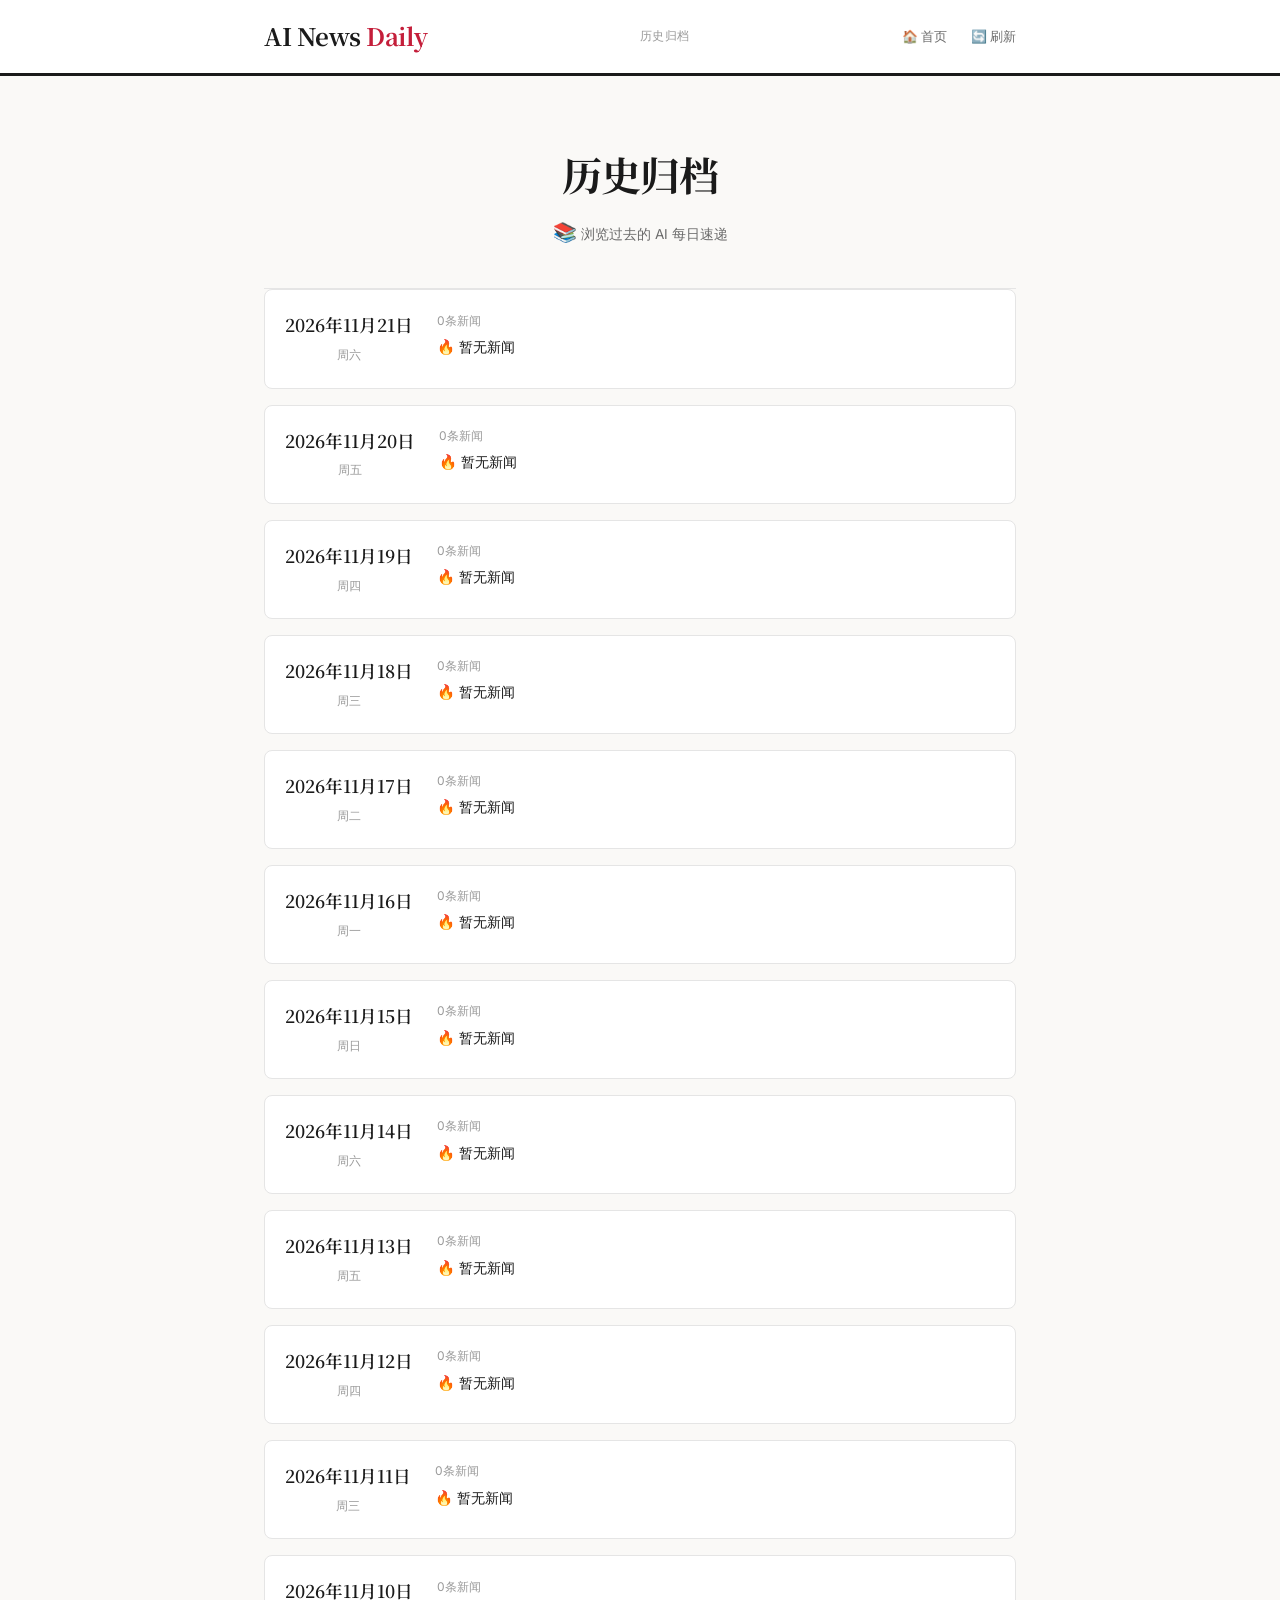
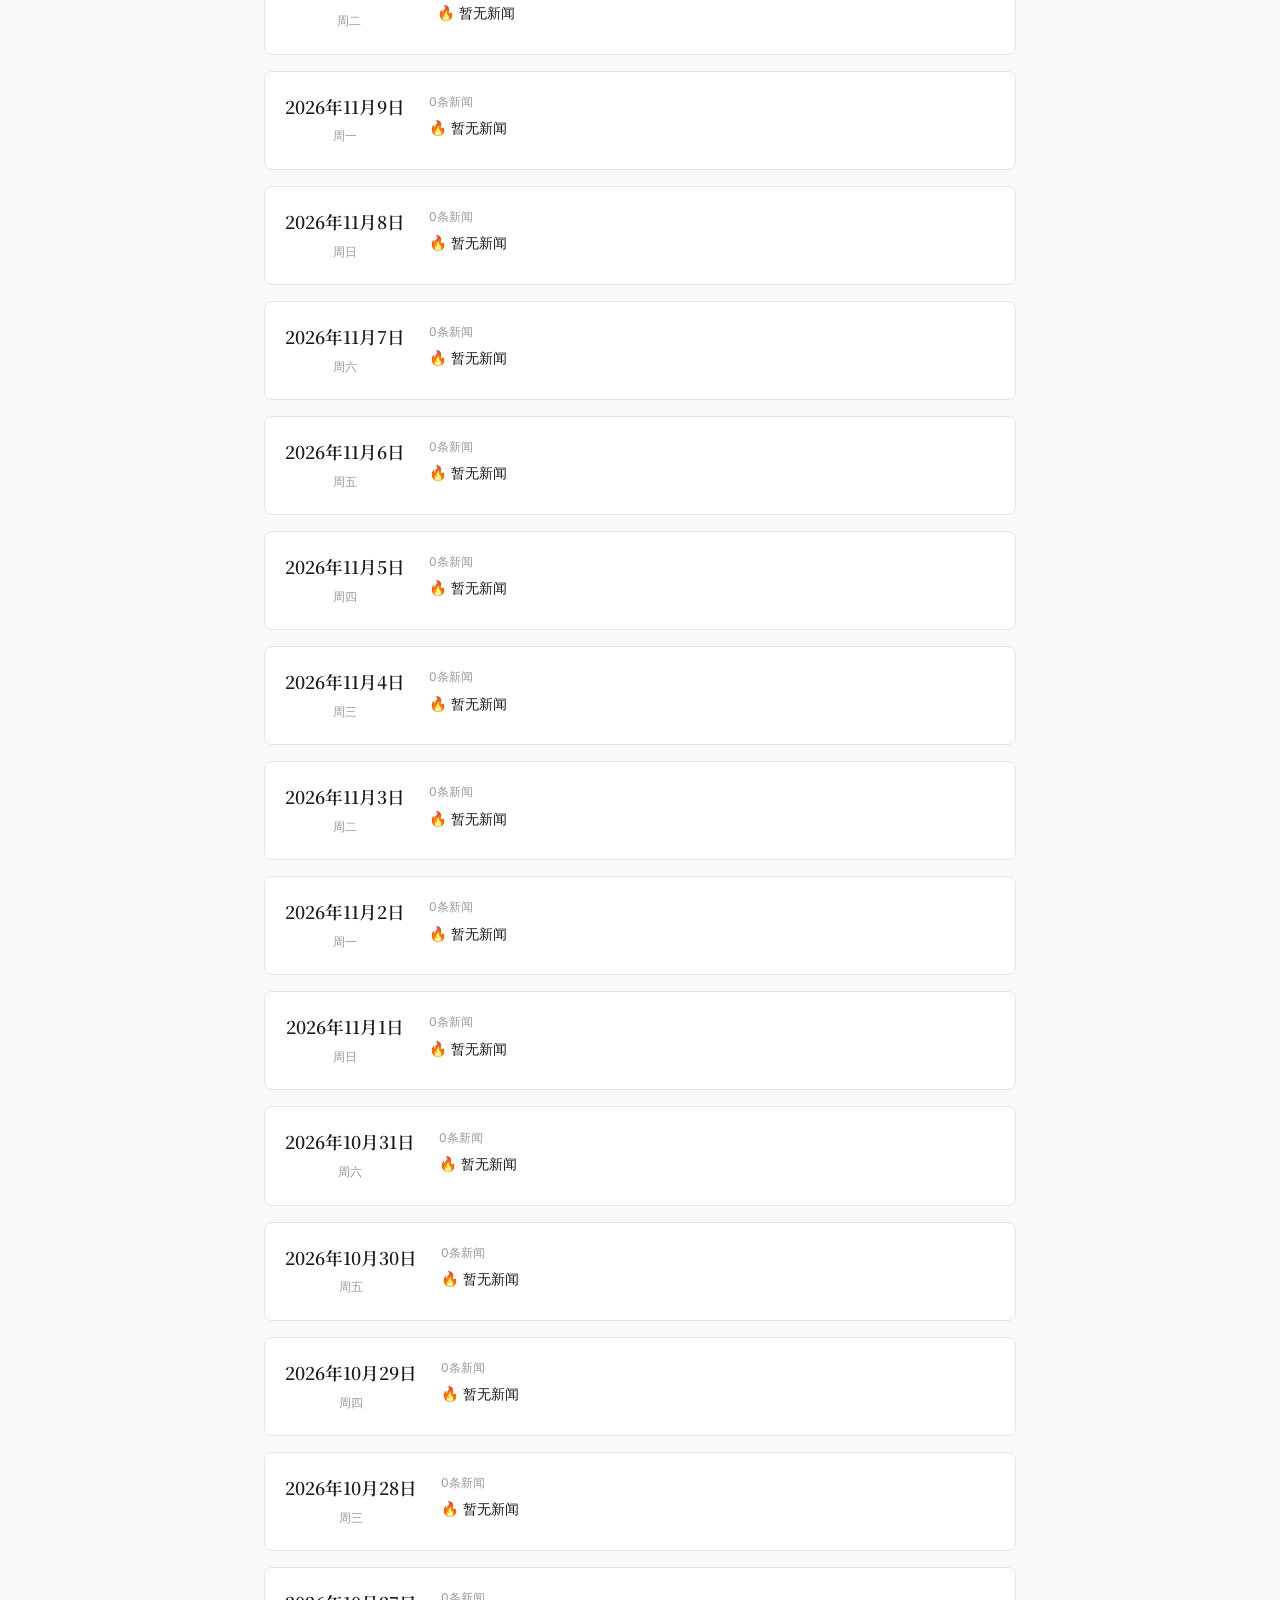
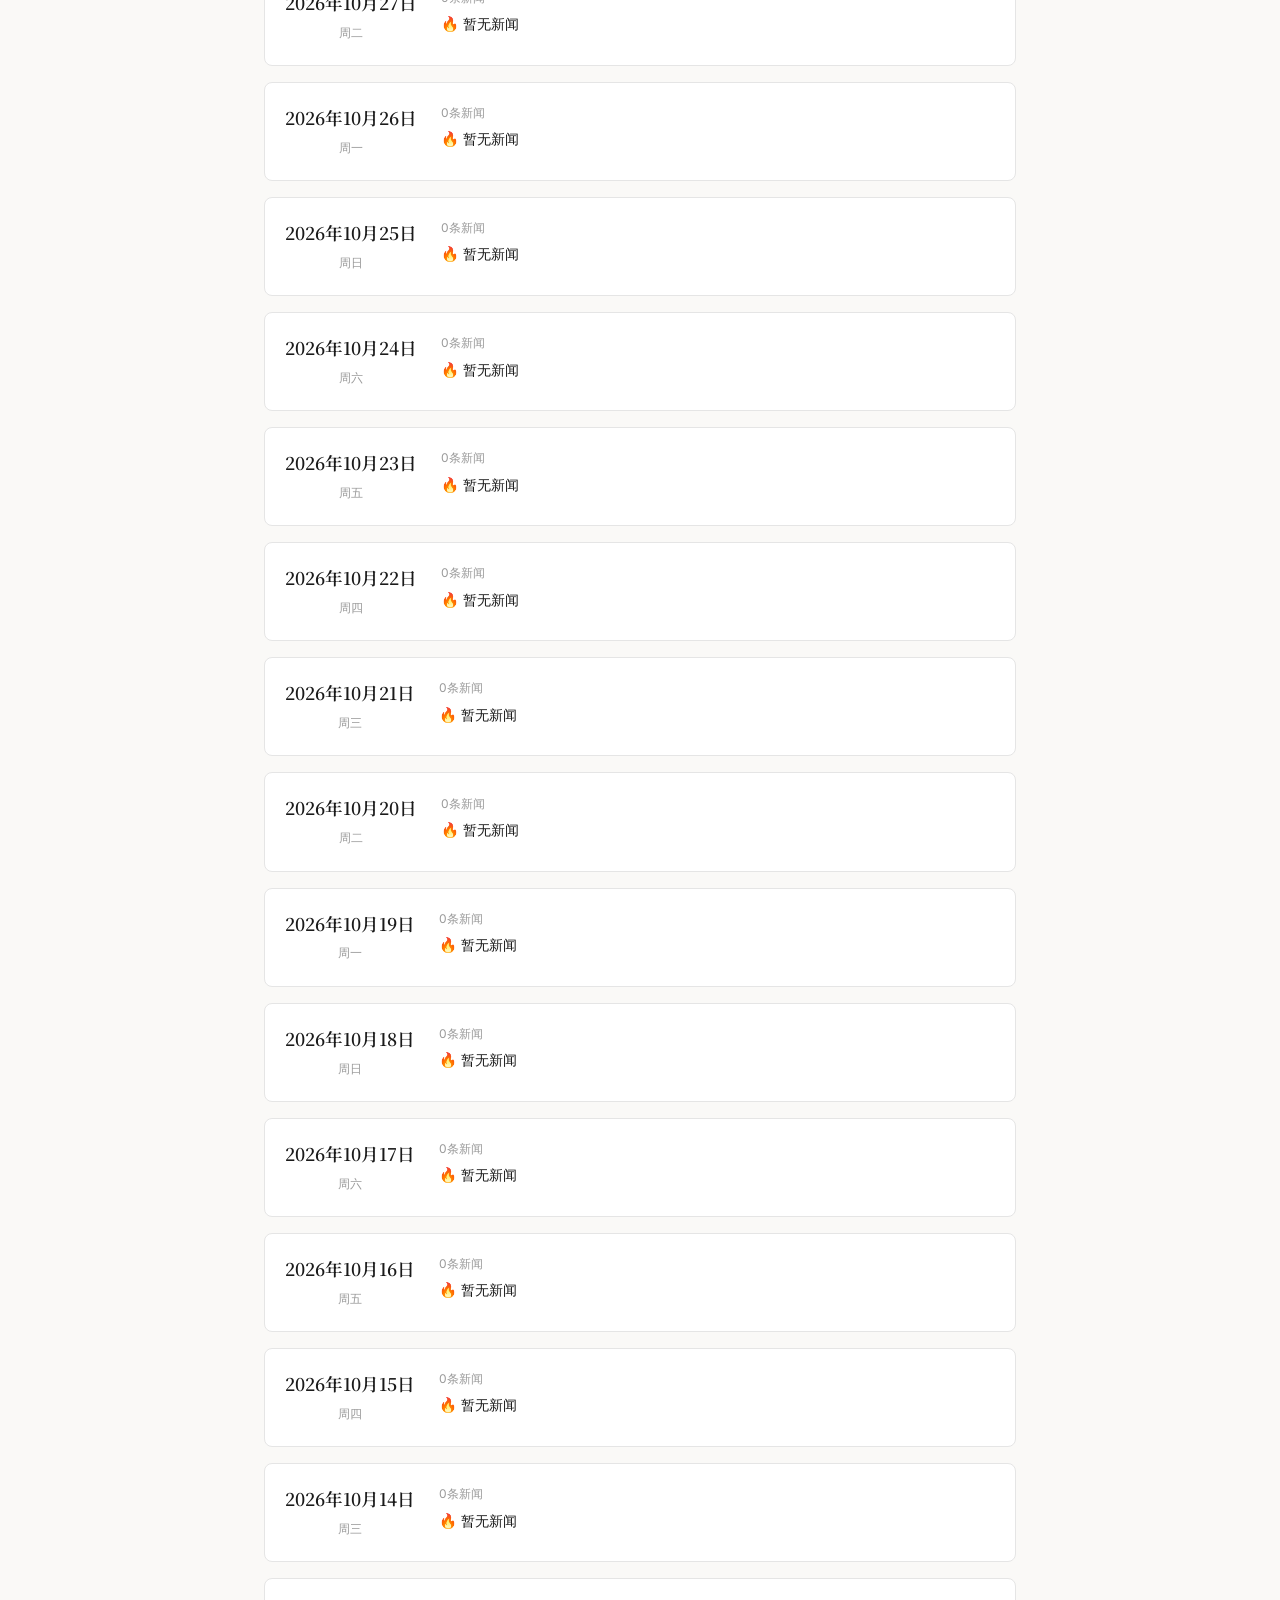
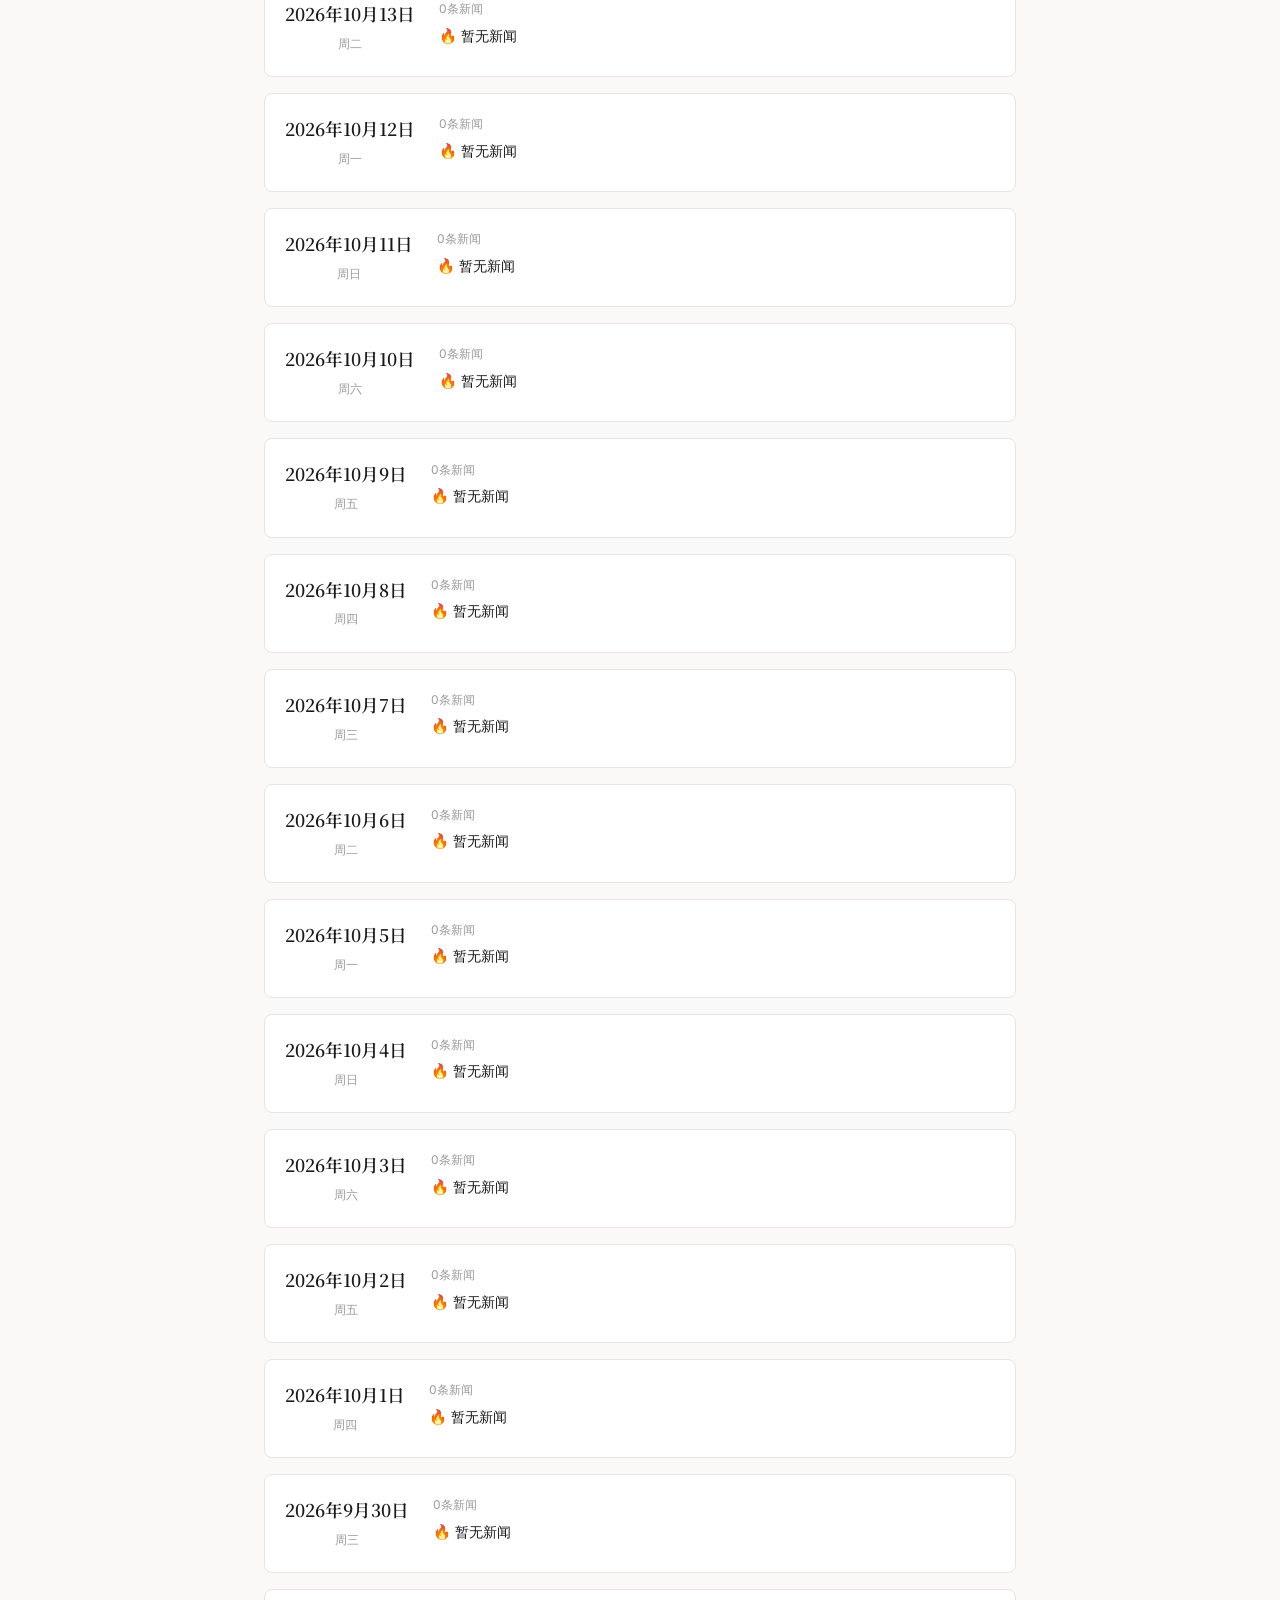
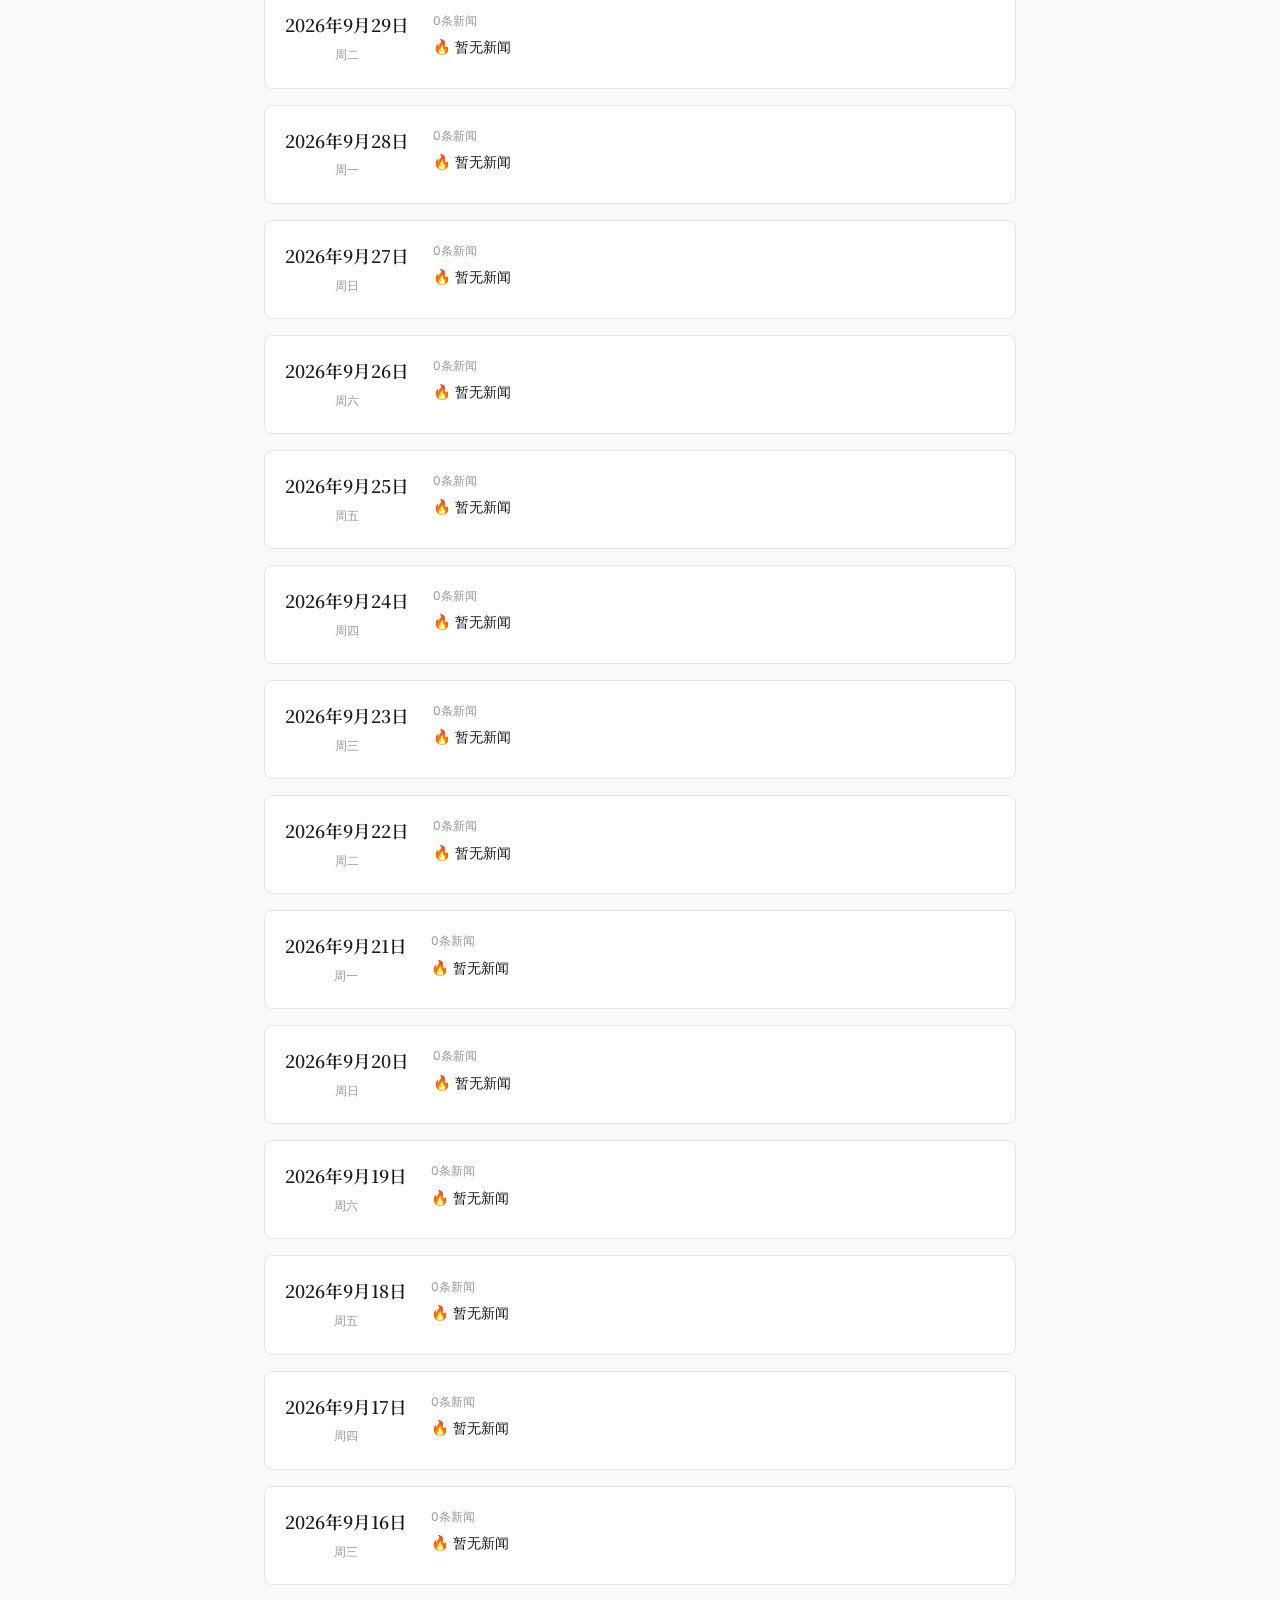
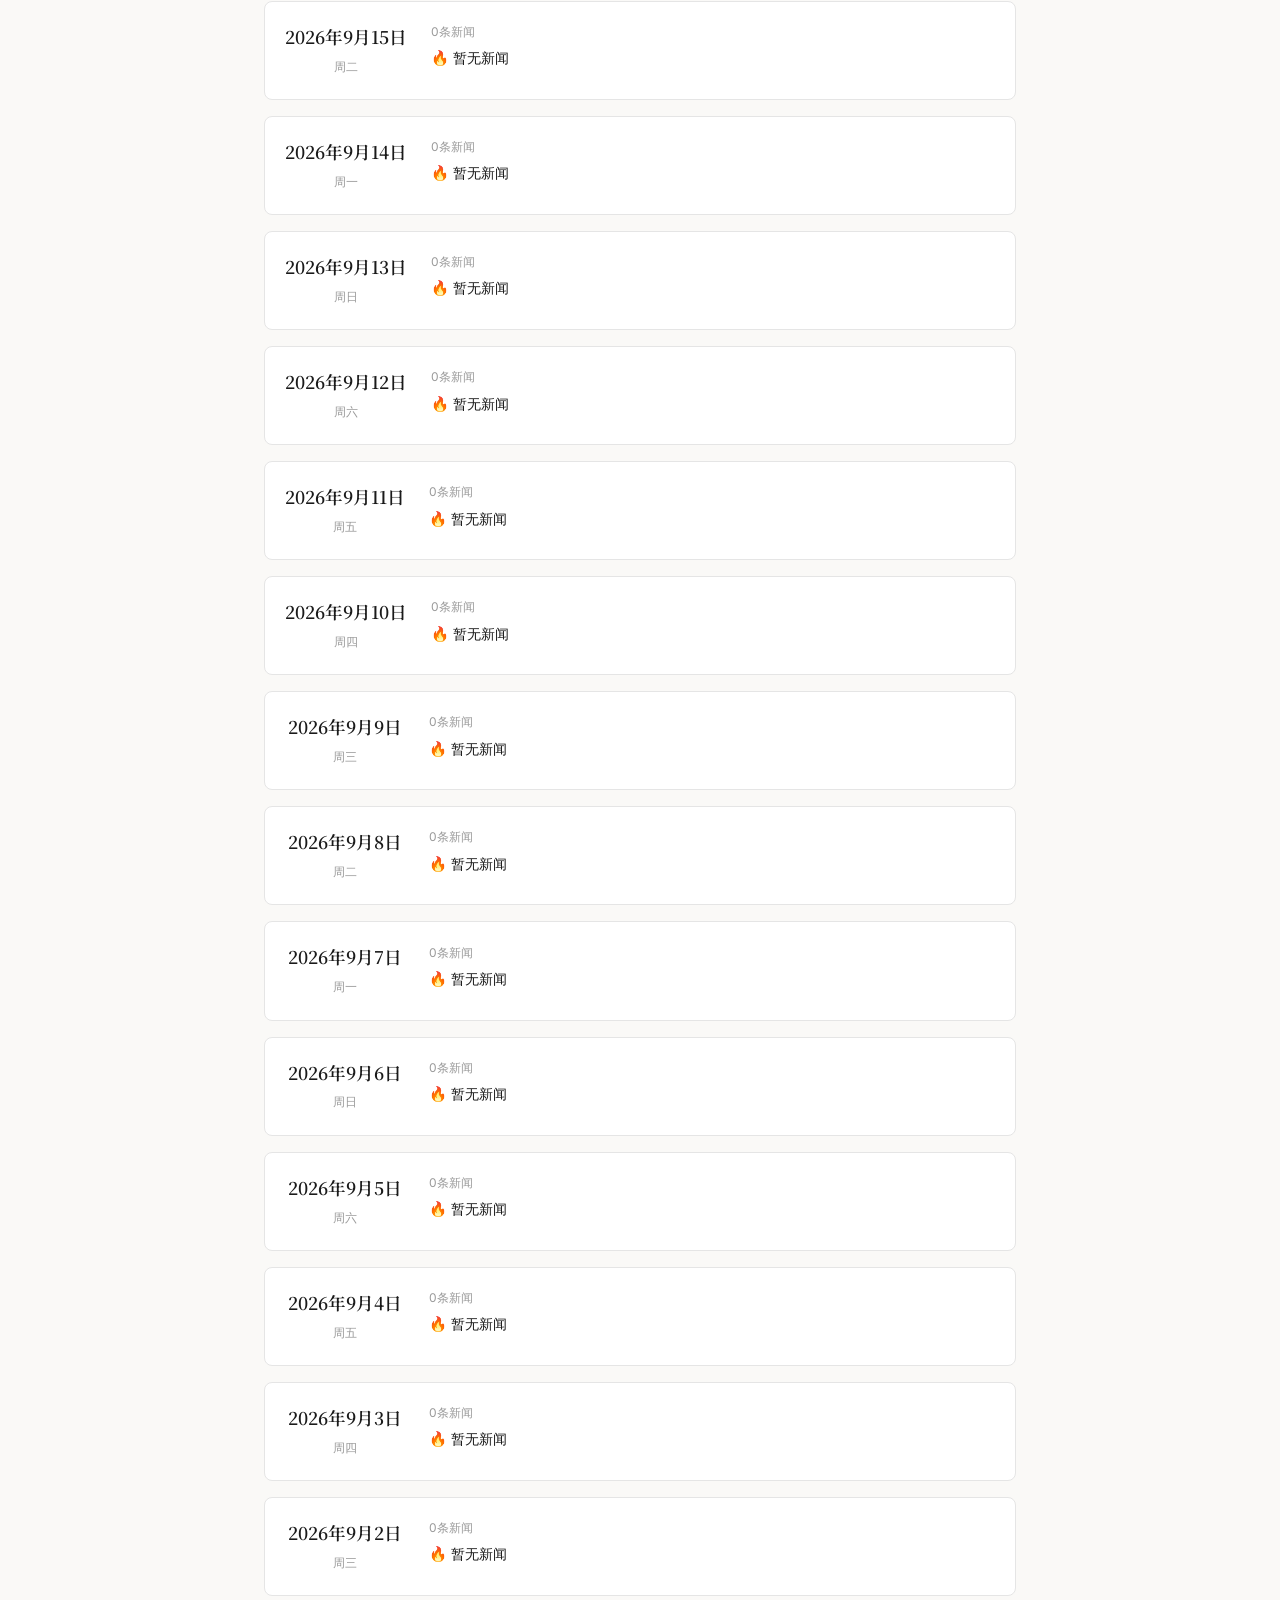
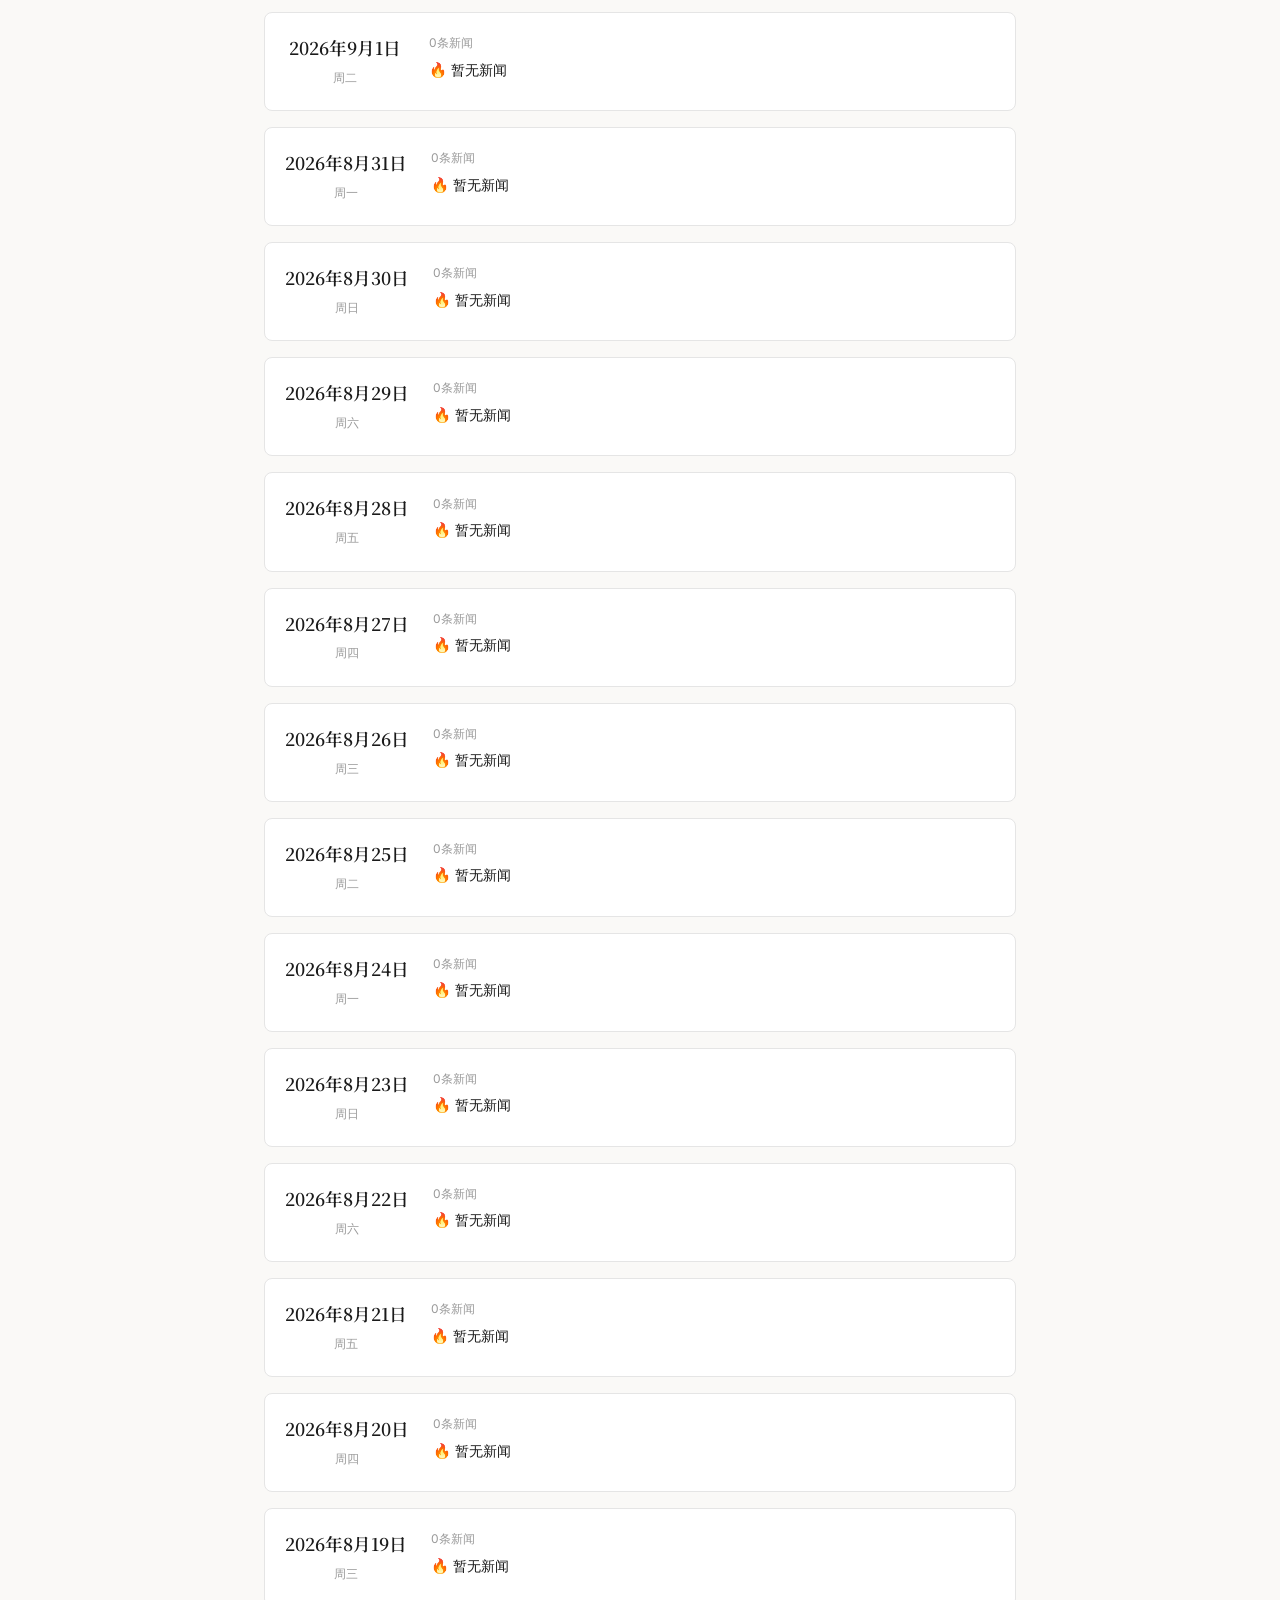
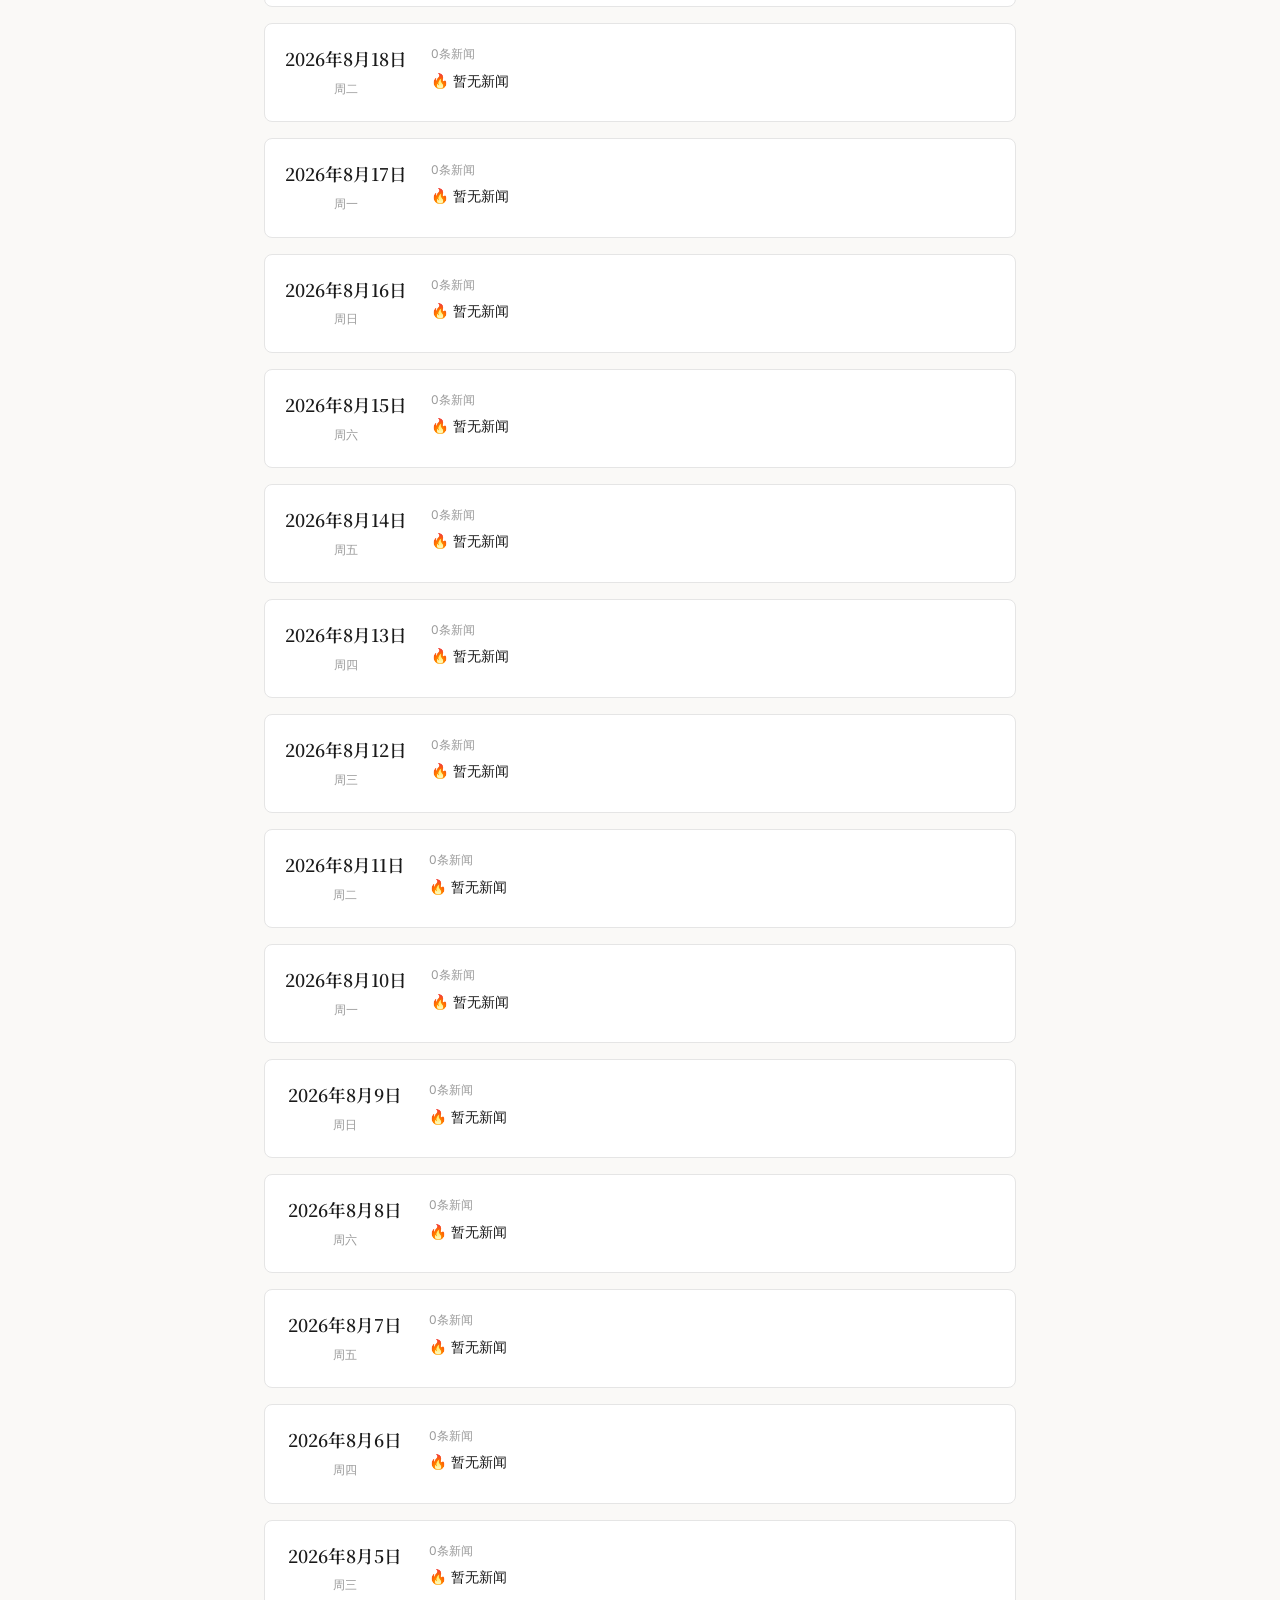
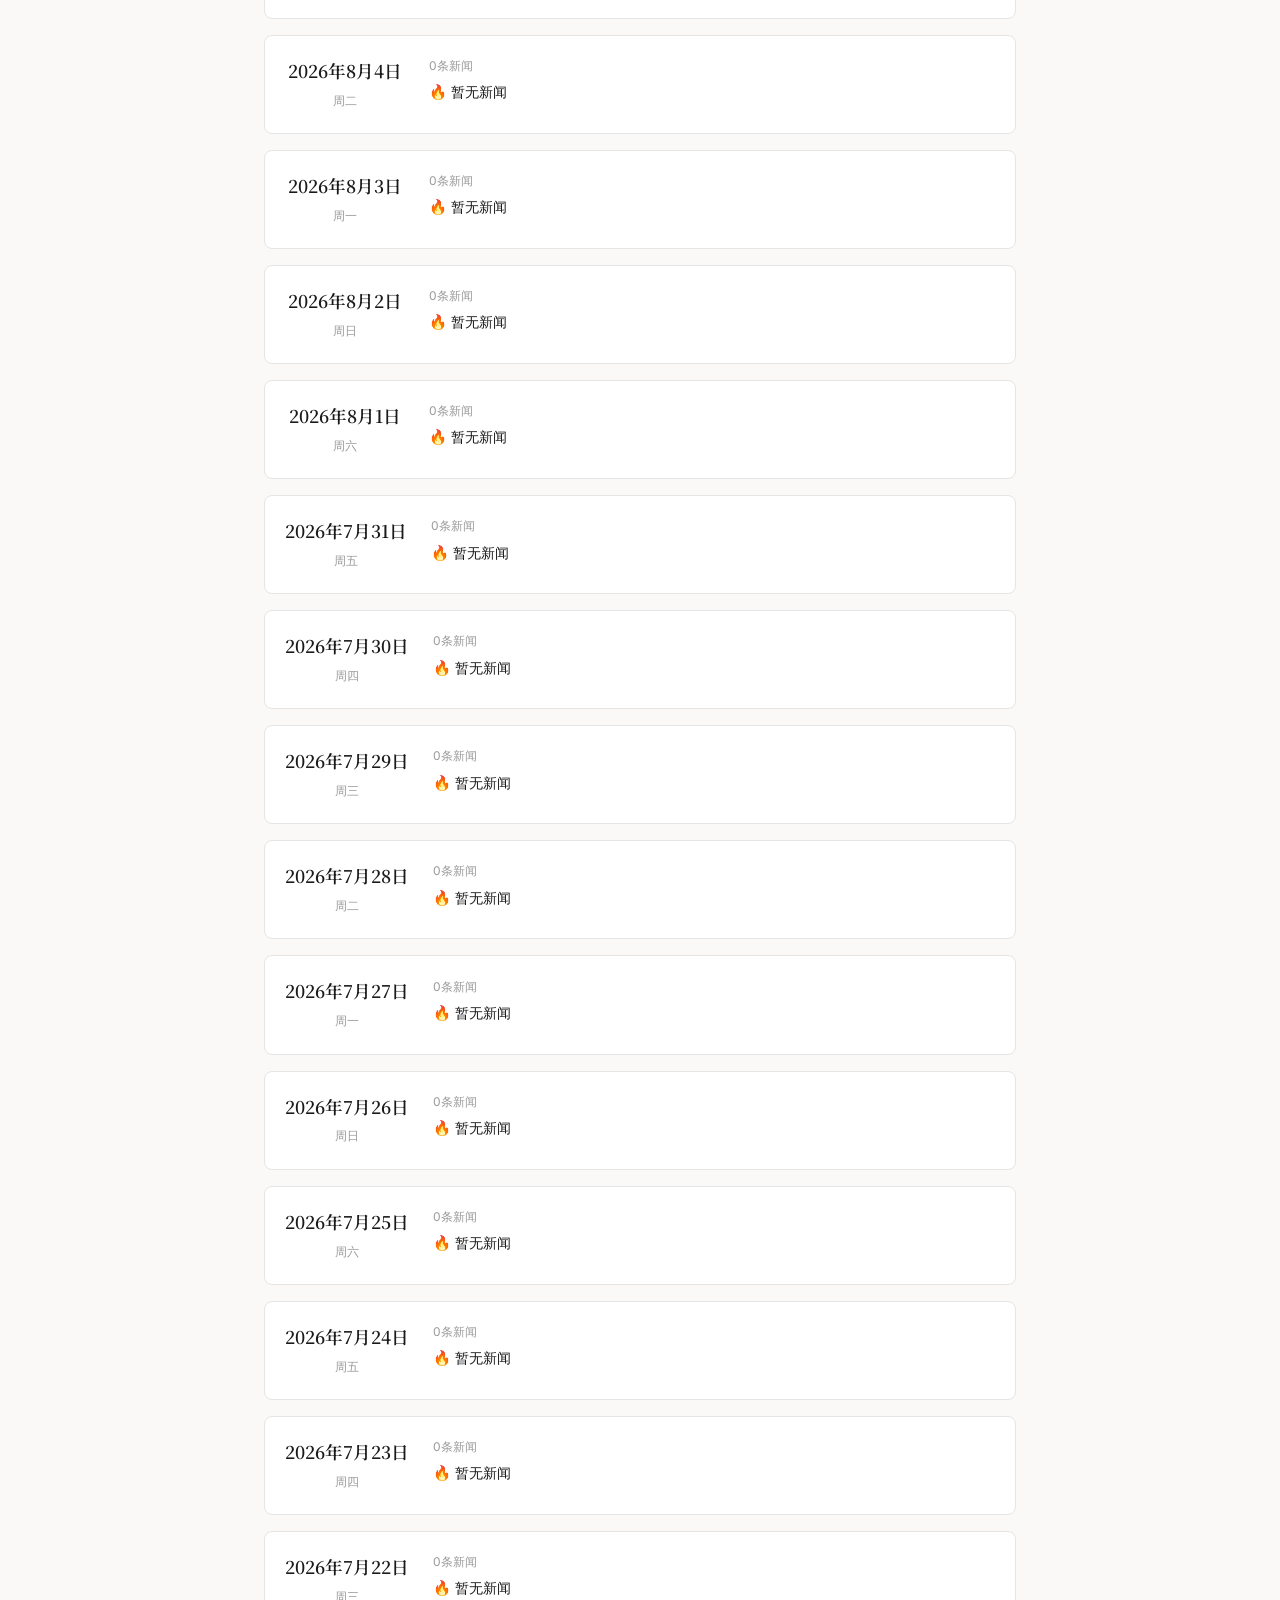
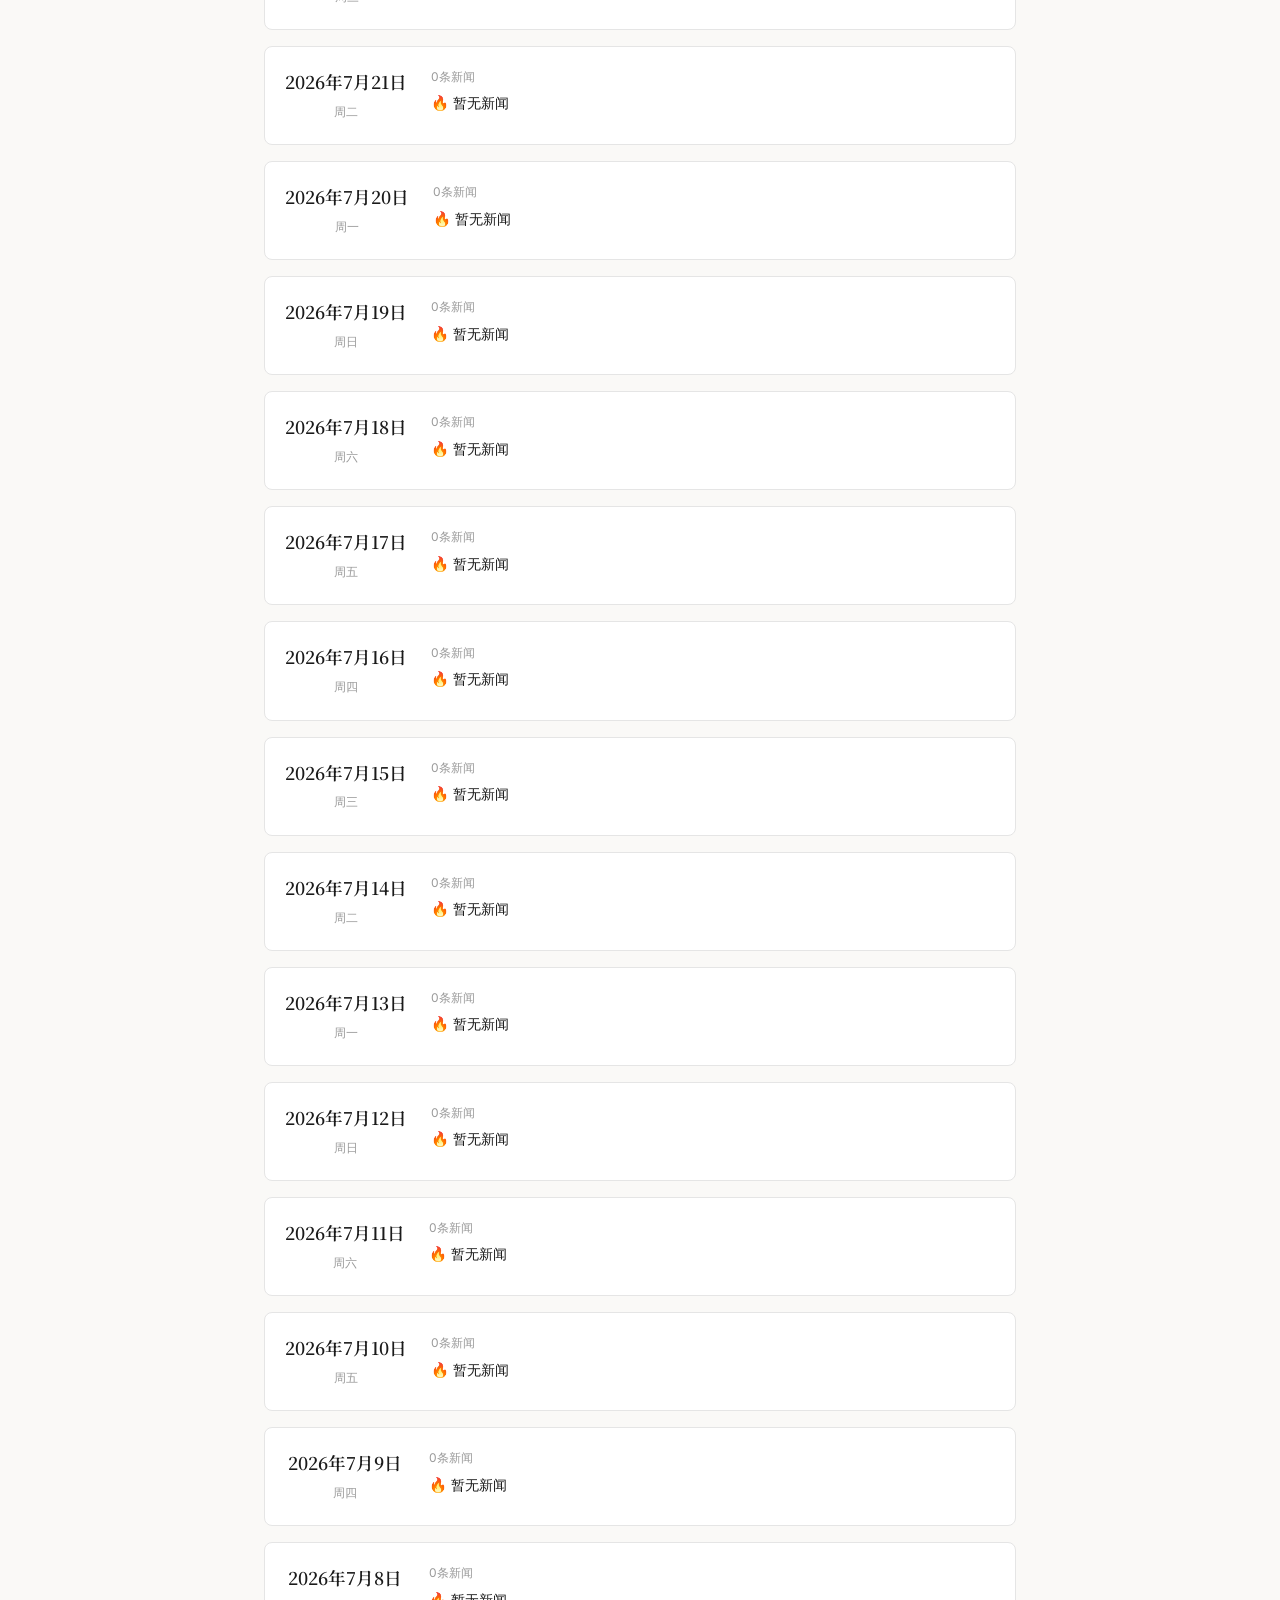
==== commit 3e13fe8e: "Update daily news 2026-11-21" ====
--- a/docs/archive.html
+++ b/docs/archive.html
@@ -25,7 +25,17 @@
         </div>
 
         <div id="archive-list">
-                    <div class="archive-item" data-date="20261120" onclick="loadArchiveDate('20261120')" style="cursor: pointer;">
+                    <div class="archive-item" data-date="20261121" onclick="loadArchiveDate('20261121')" style="cursor: pointer;">
+            <div class="archive-date">
+                <span class="date-text">2026年11月21日</span>
+                <span class="weekday-text">周六</span>
+            </div>
+            <div class="archive-info">
+                <div class="archive-count">0条新闻</div>
+                <div class="archive-top">🔥 暂无新闻</div>
+                <div class="archive-cats"></div>
+            </div>
+        </div>        <div class="archive-item" data-date="20261120" onclick="loadArchiveDate('20261120')" style="cursor: pointer;">
             <div class="archive-date">
                 <span class="date-text">2026年11月20日</span>
                 <span class="weekday-text">周五</span>
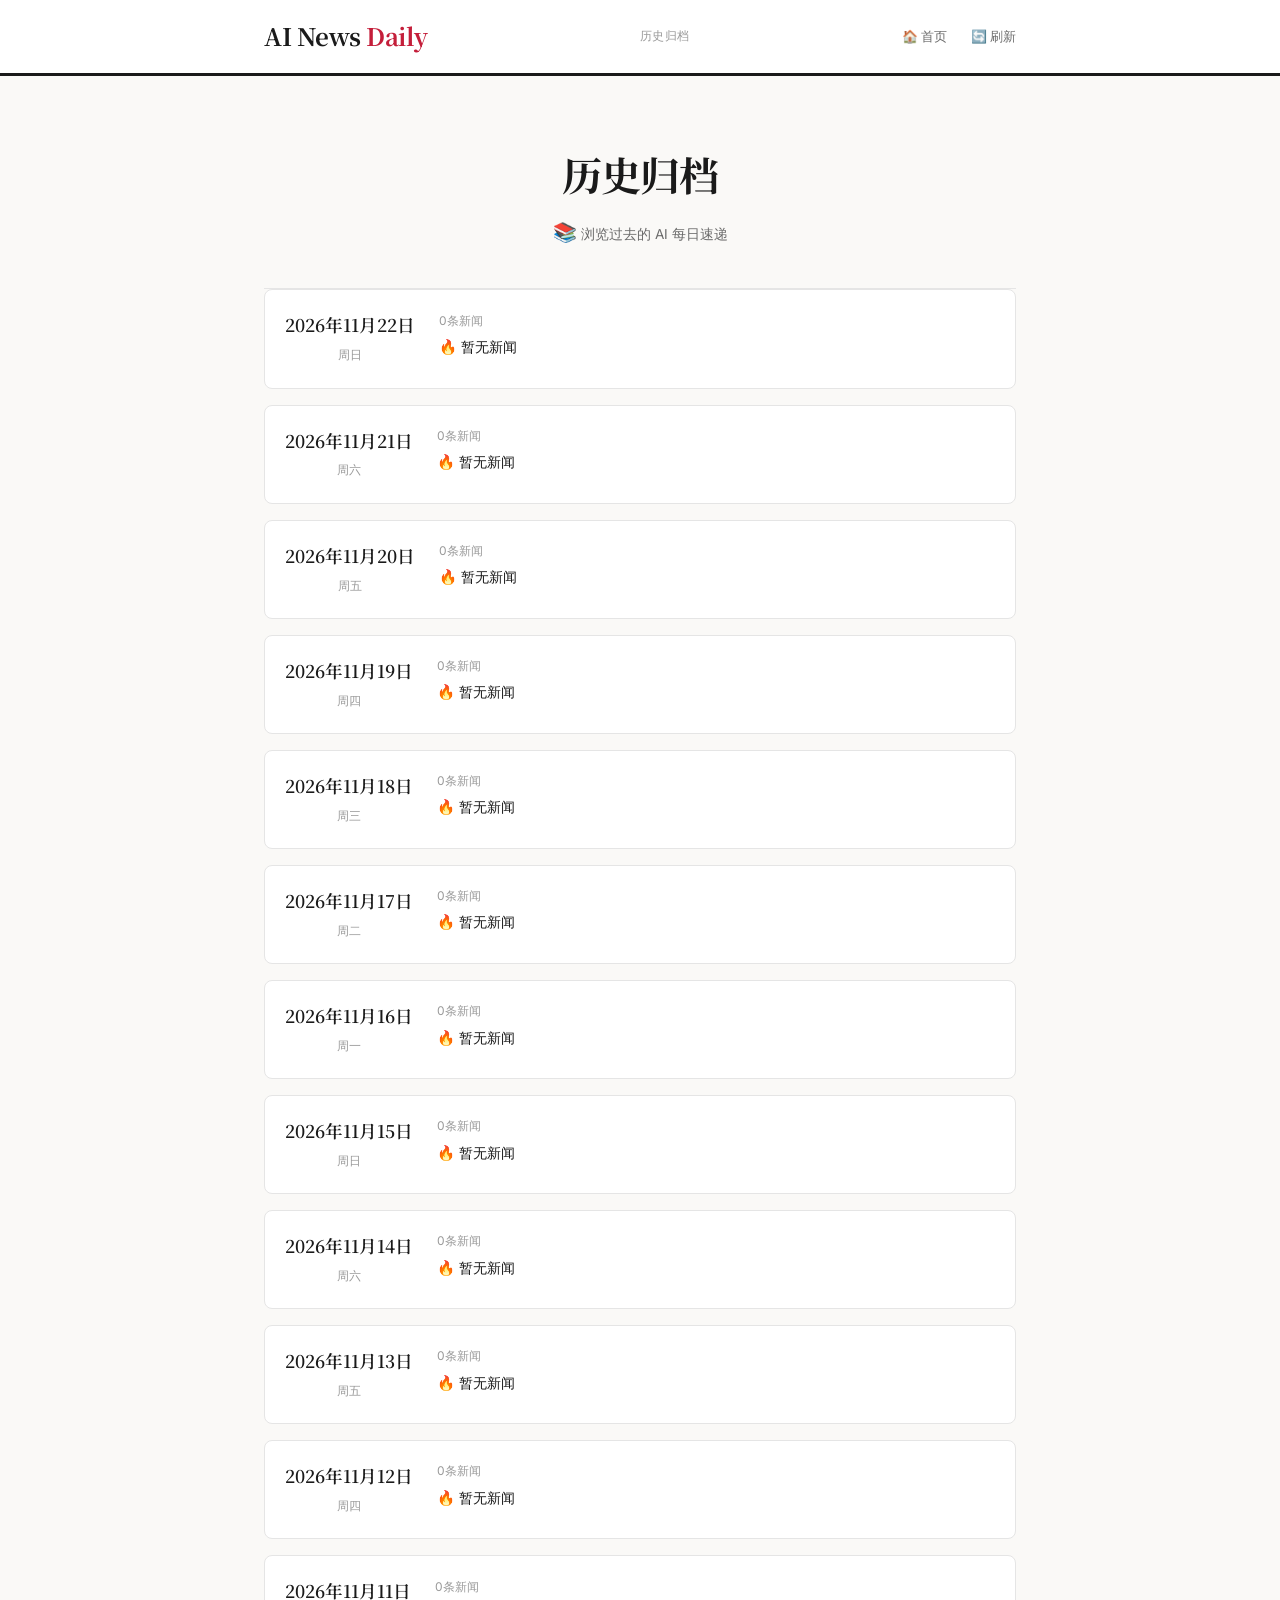
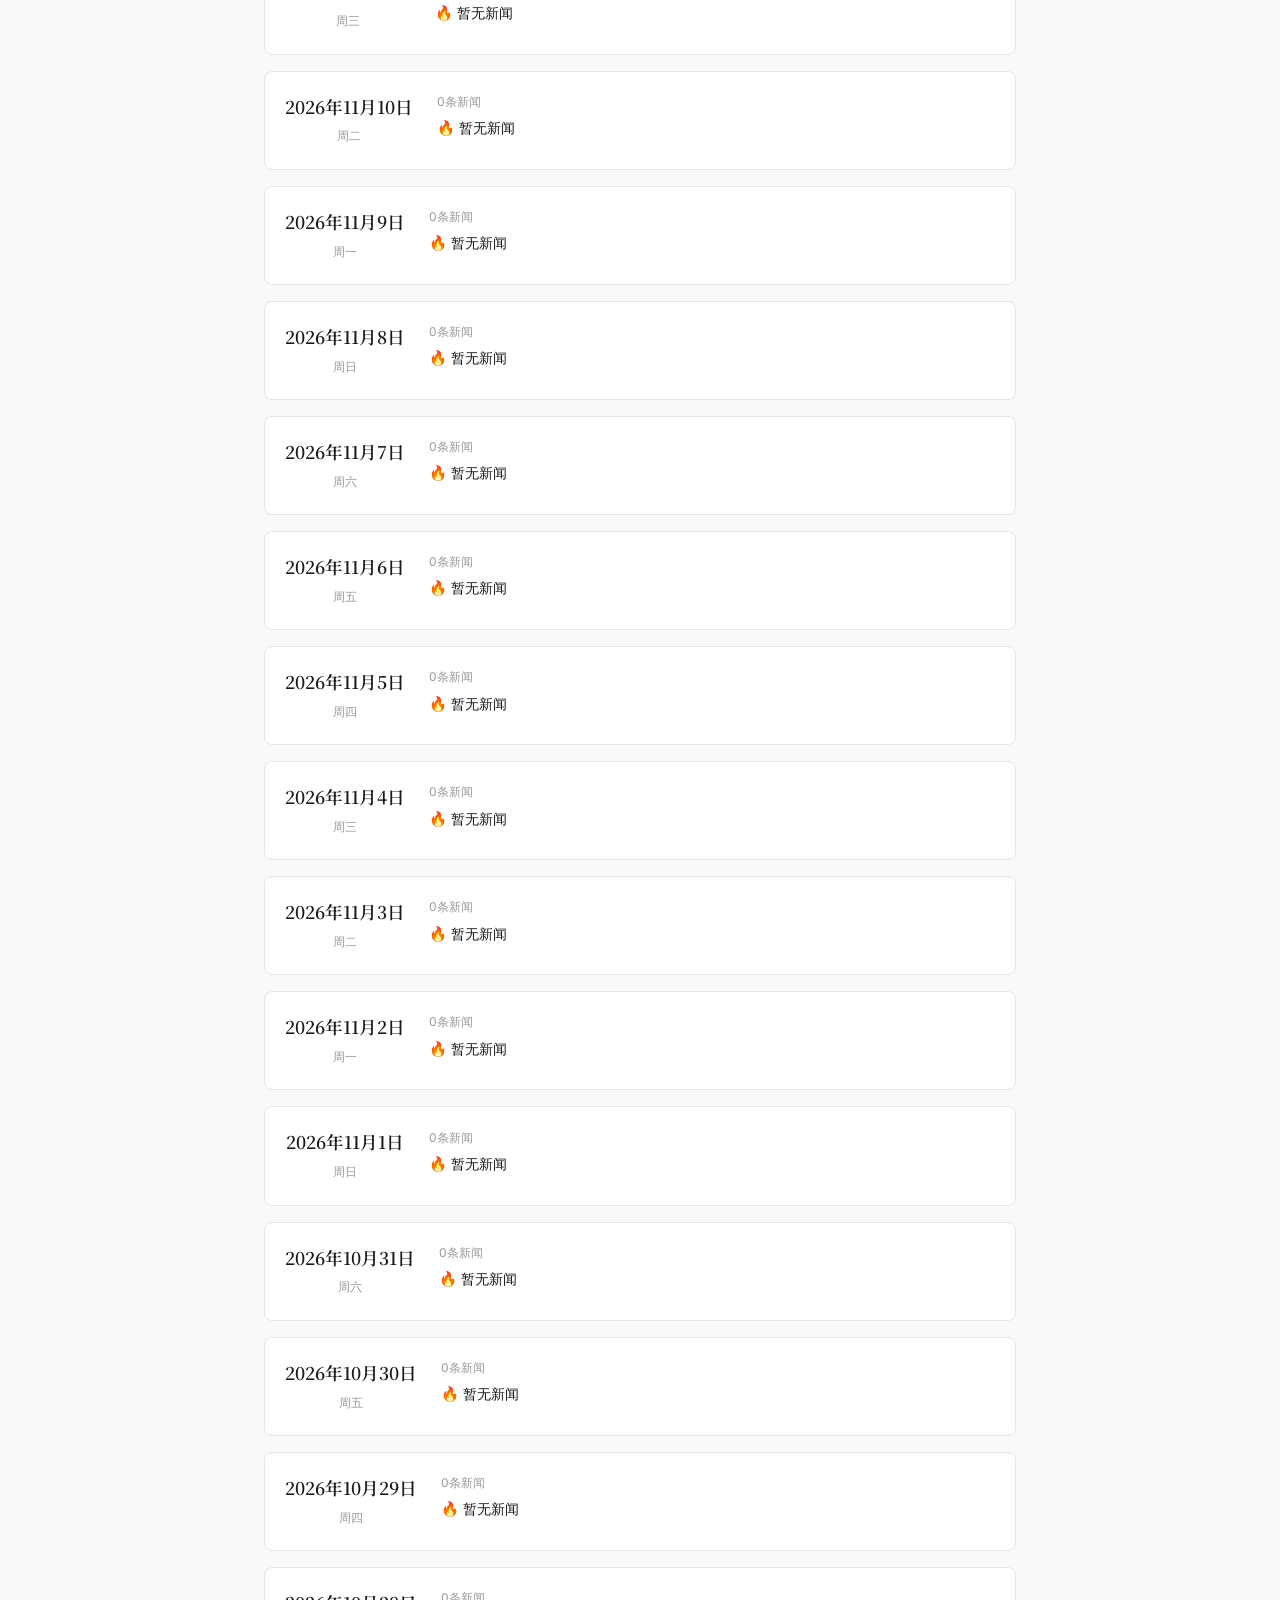
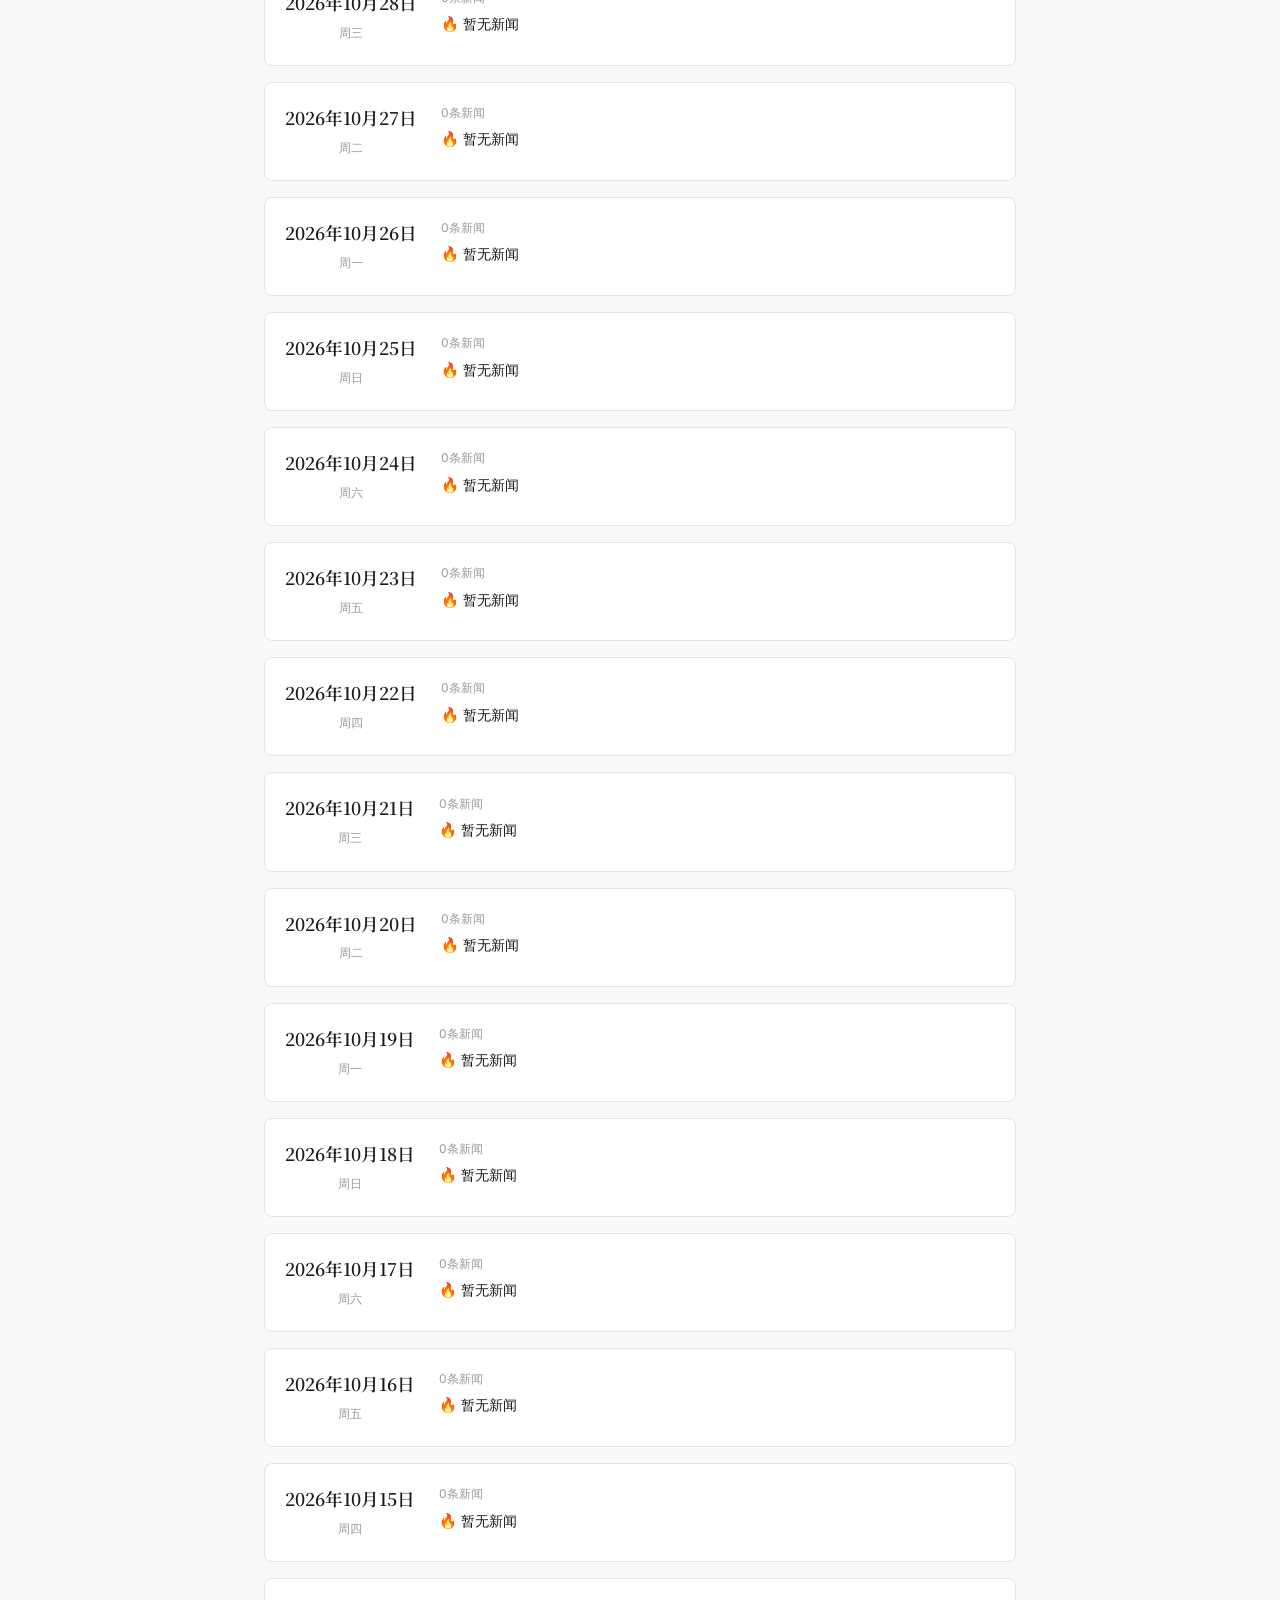
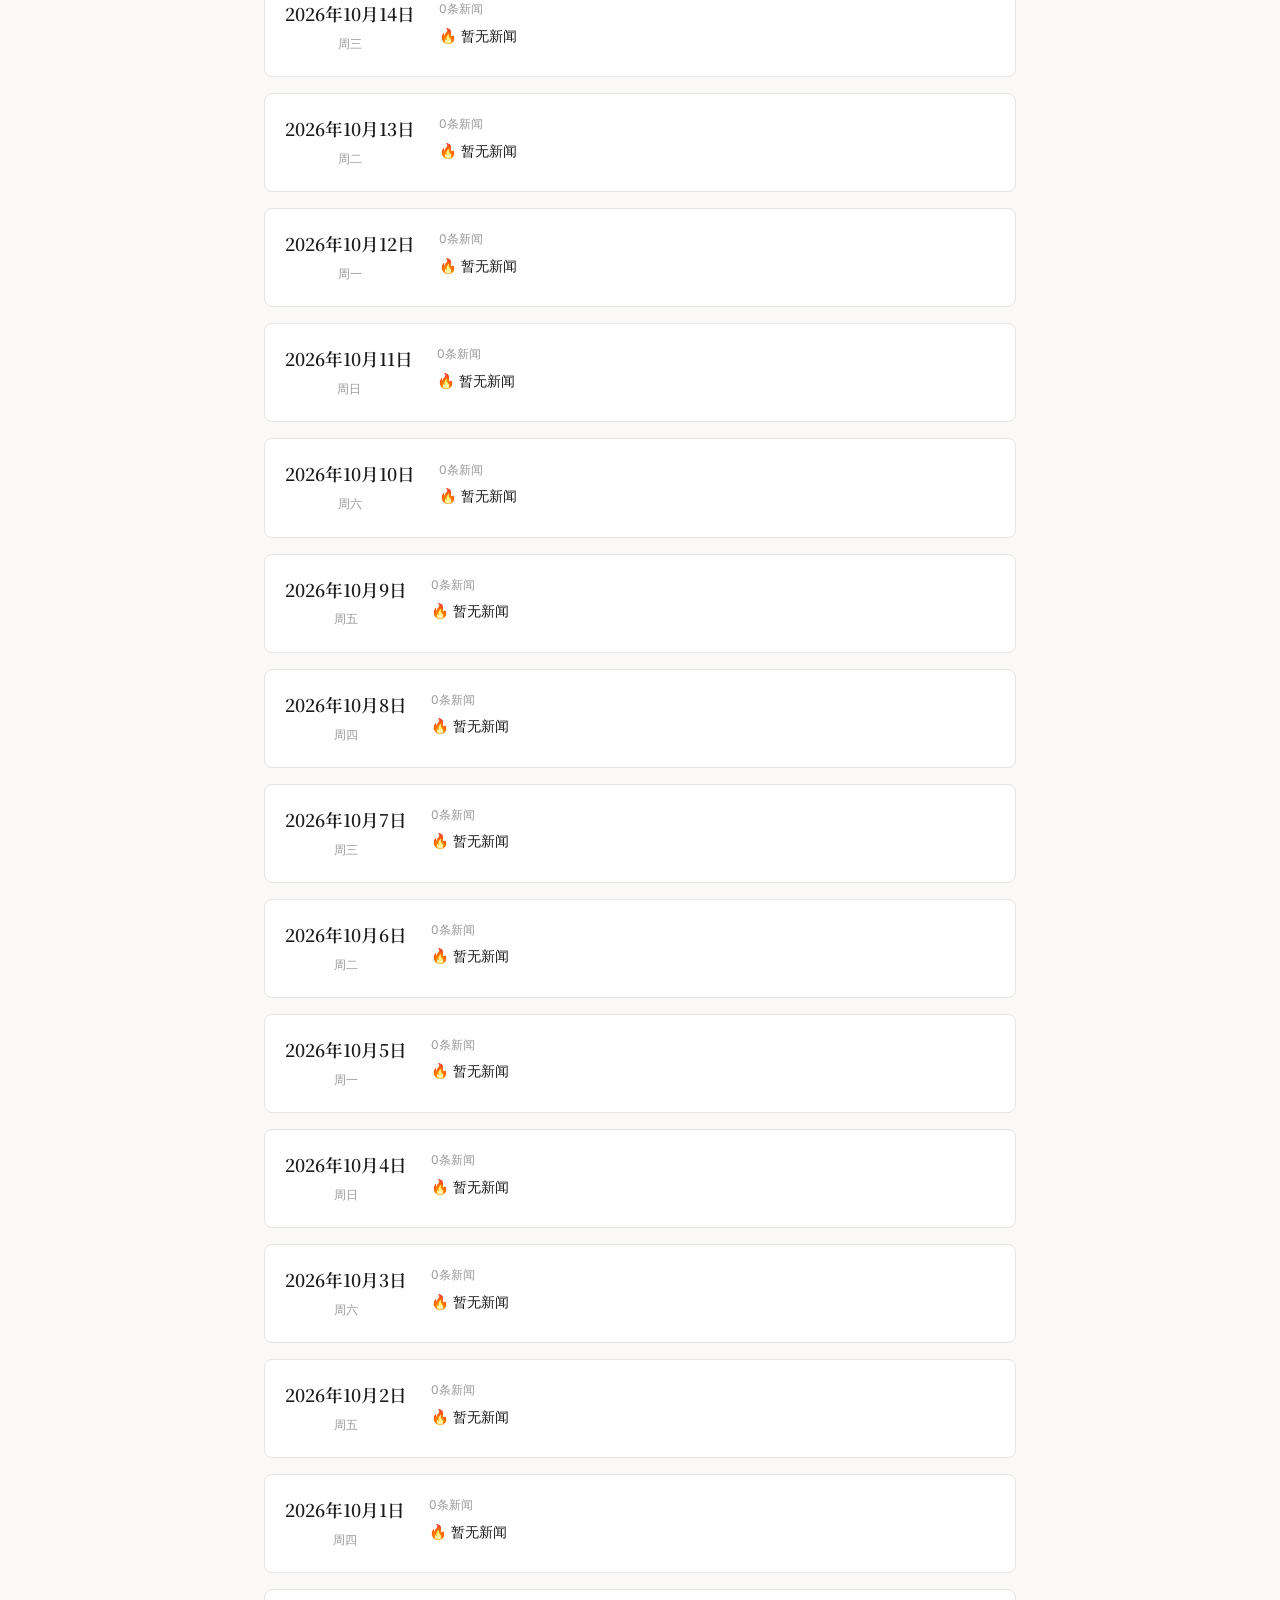
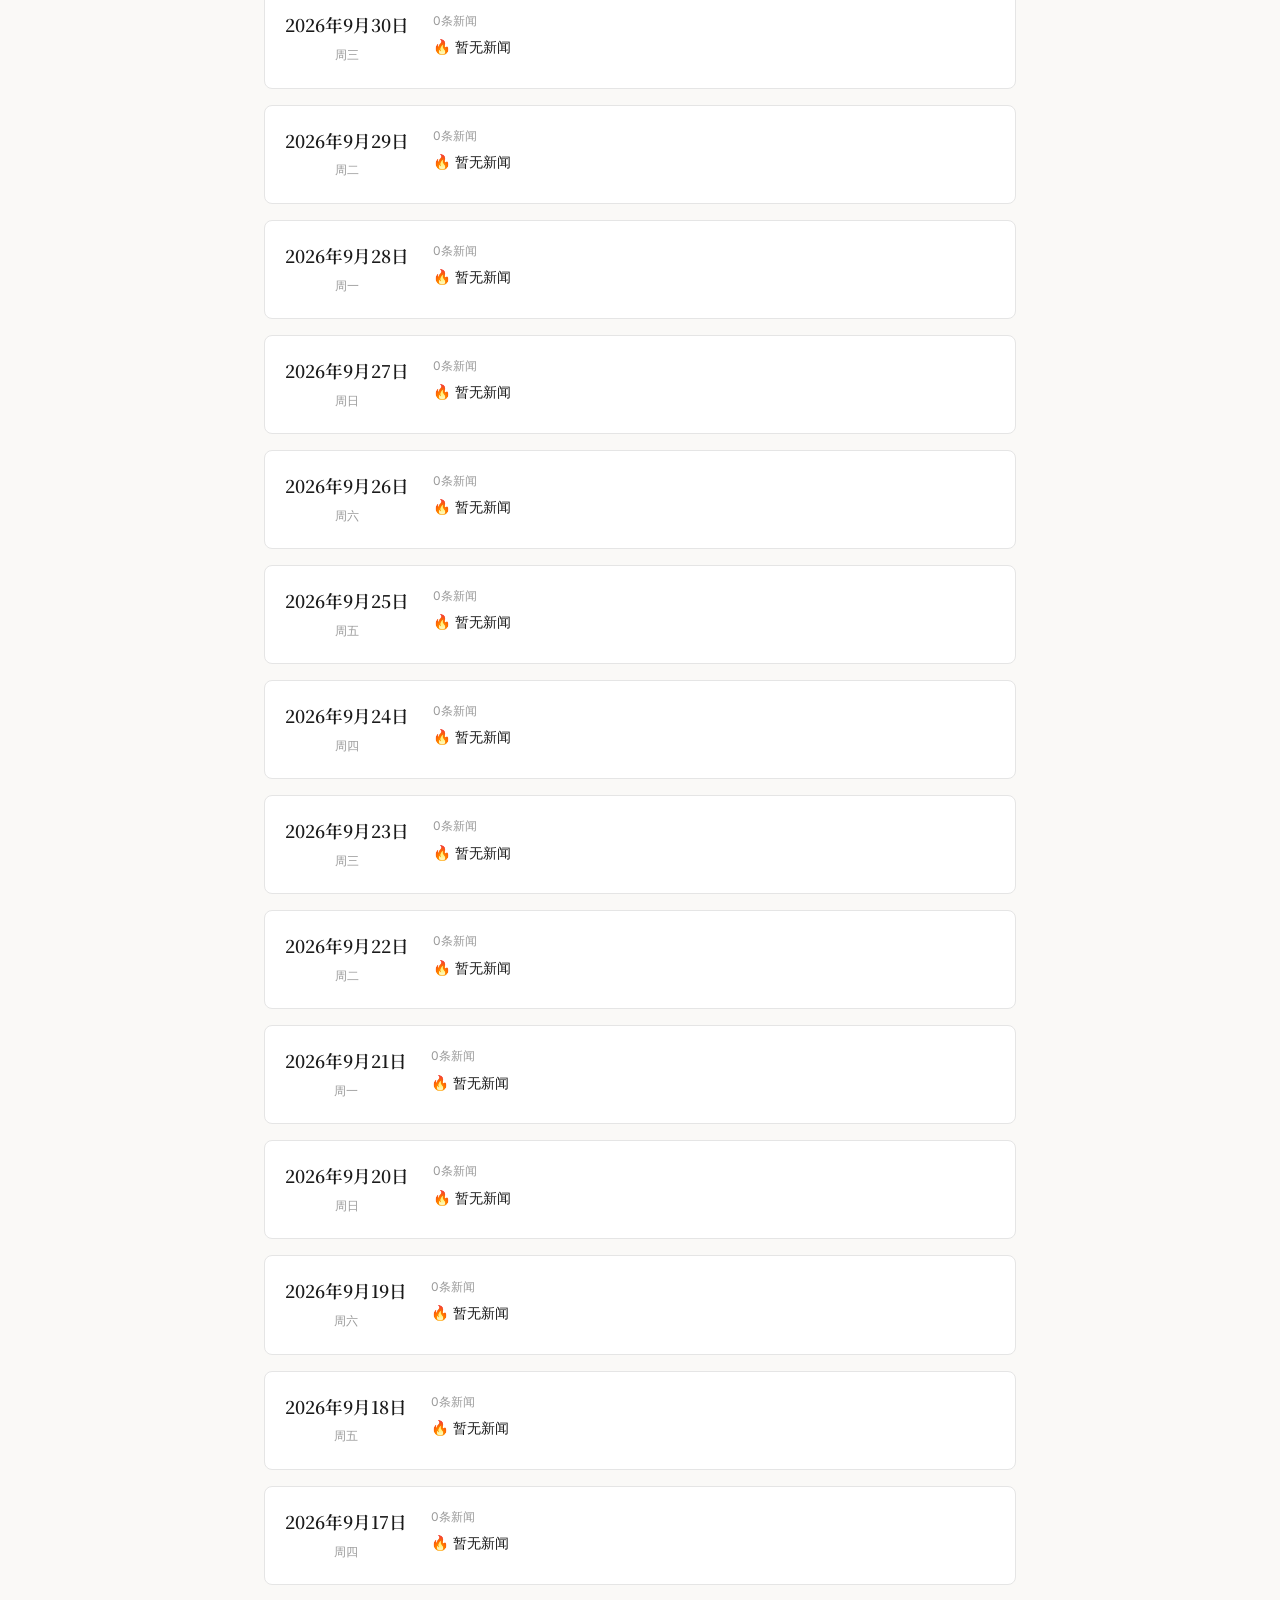
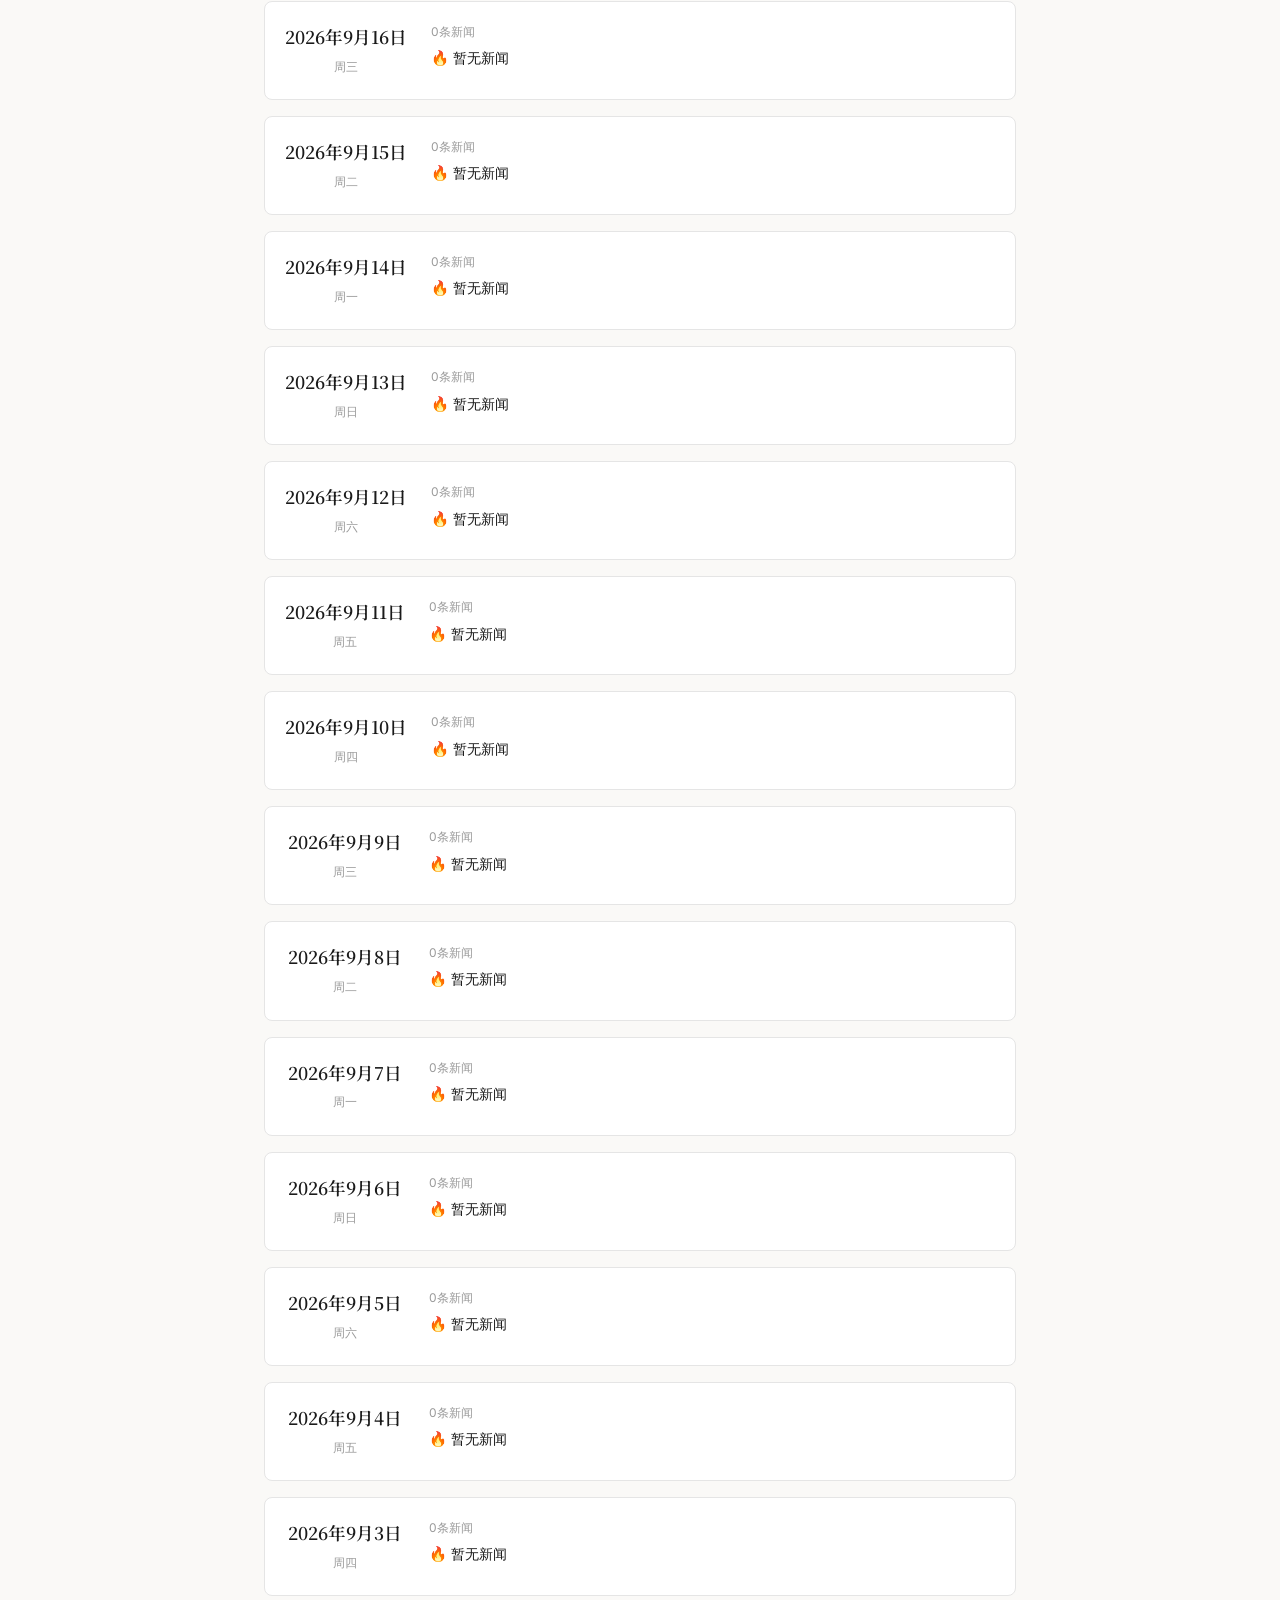
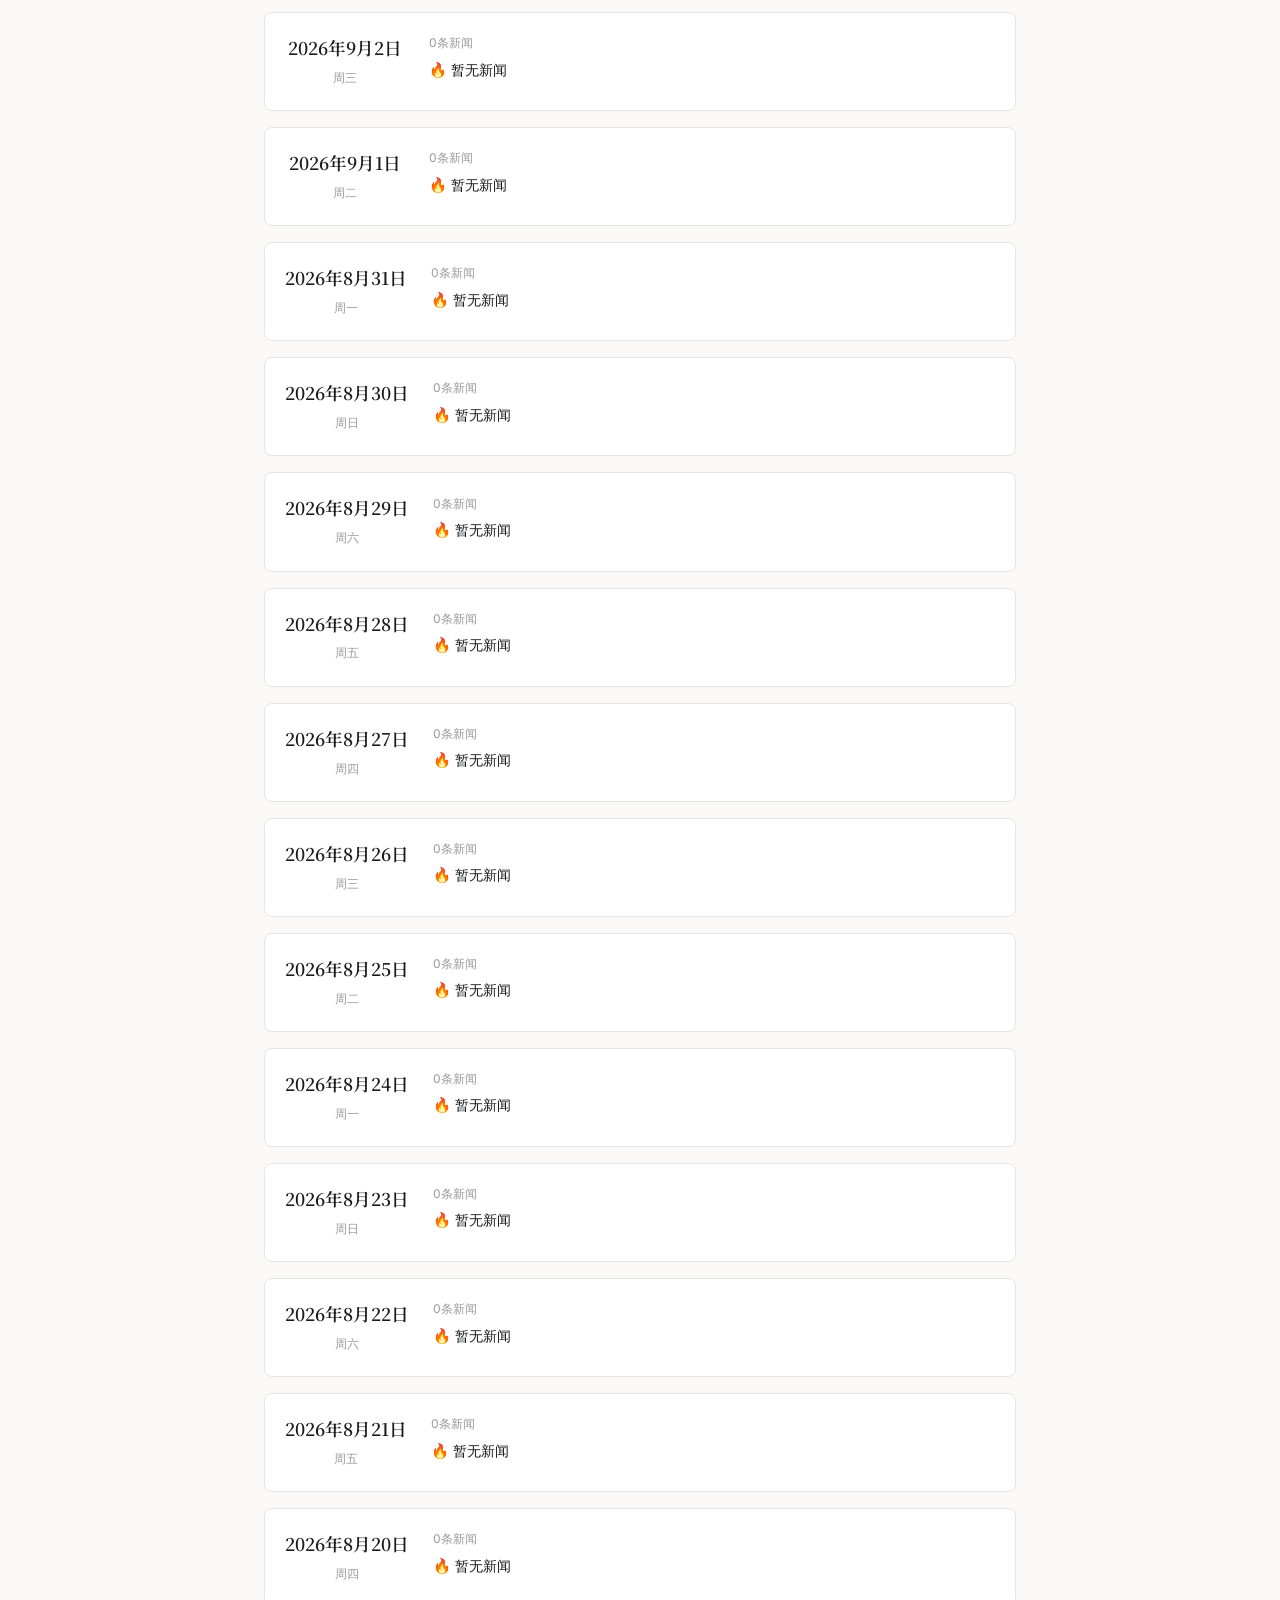
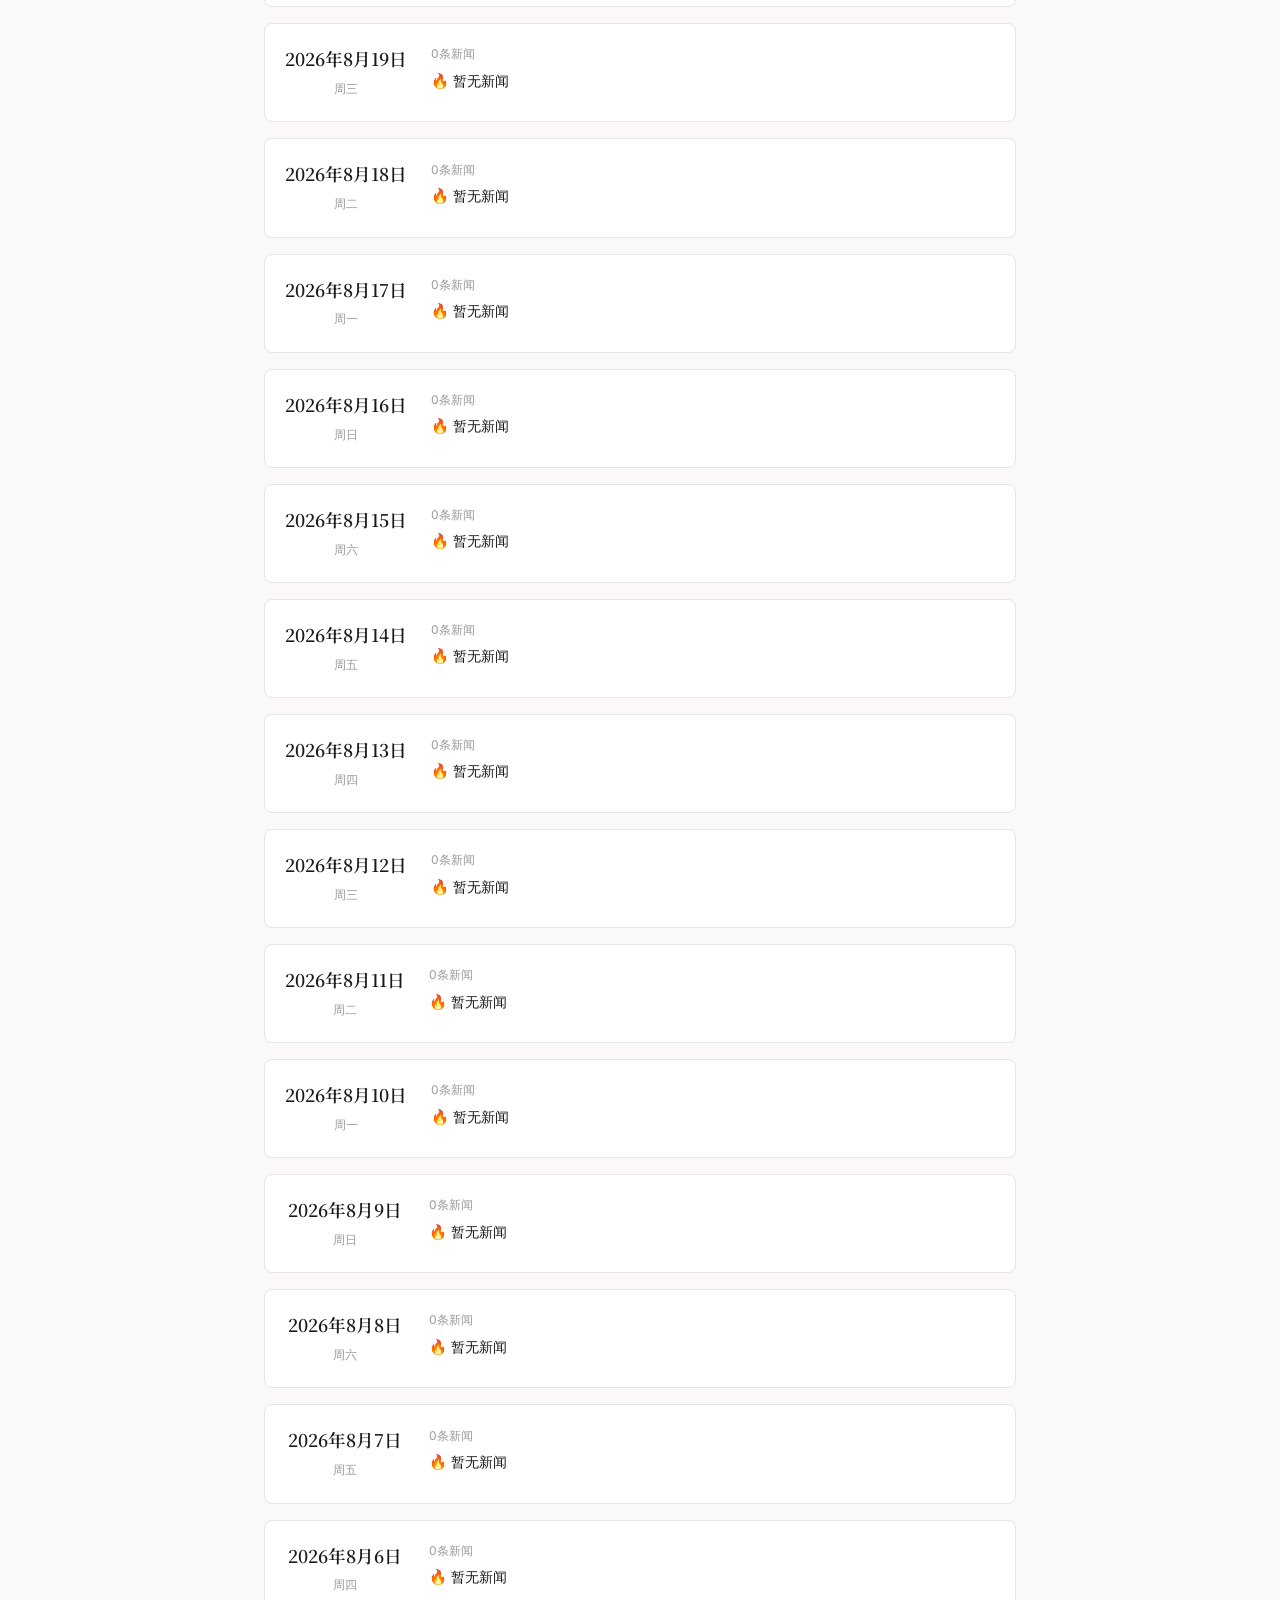
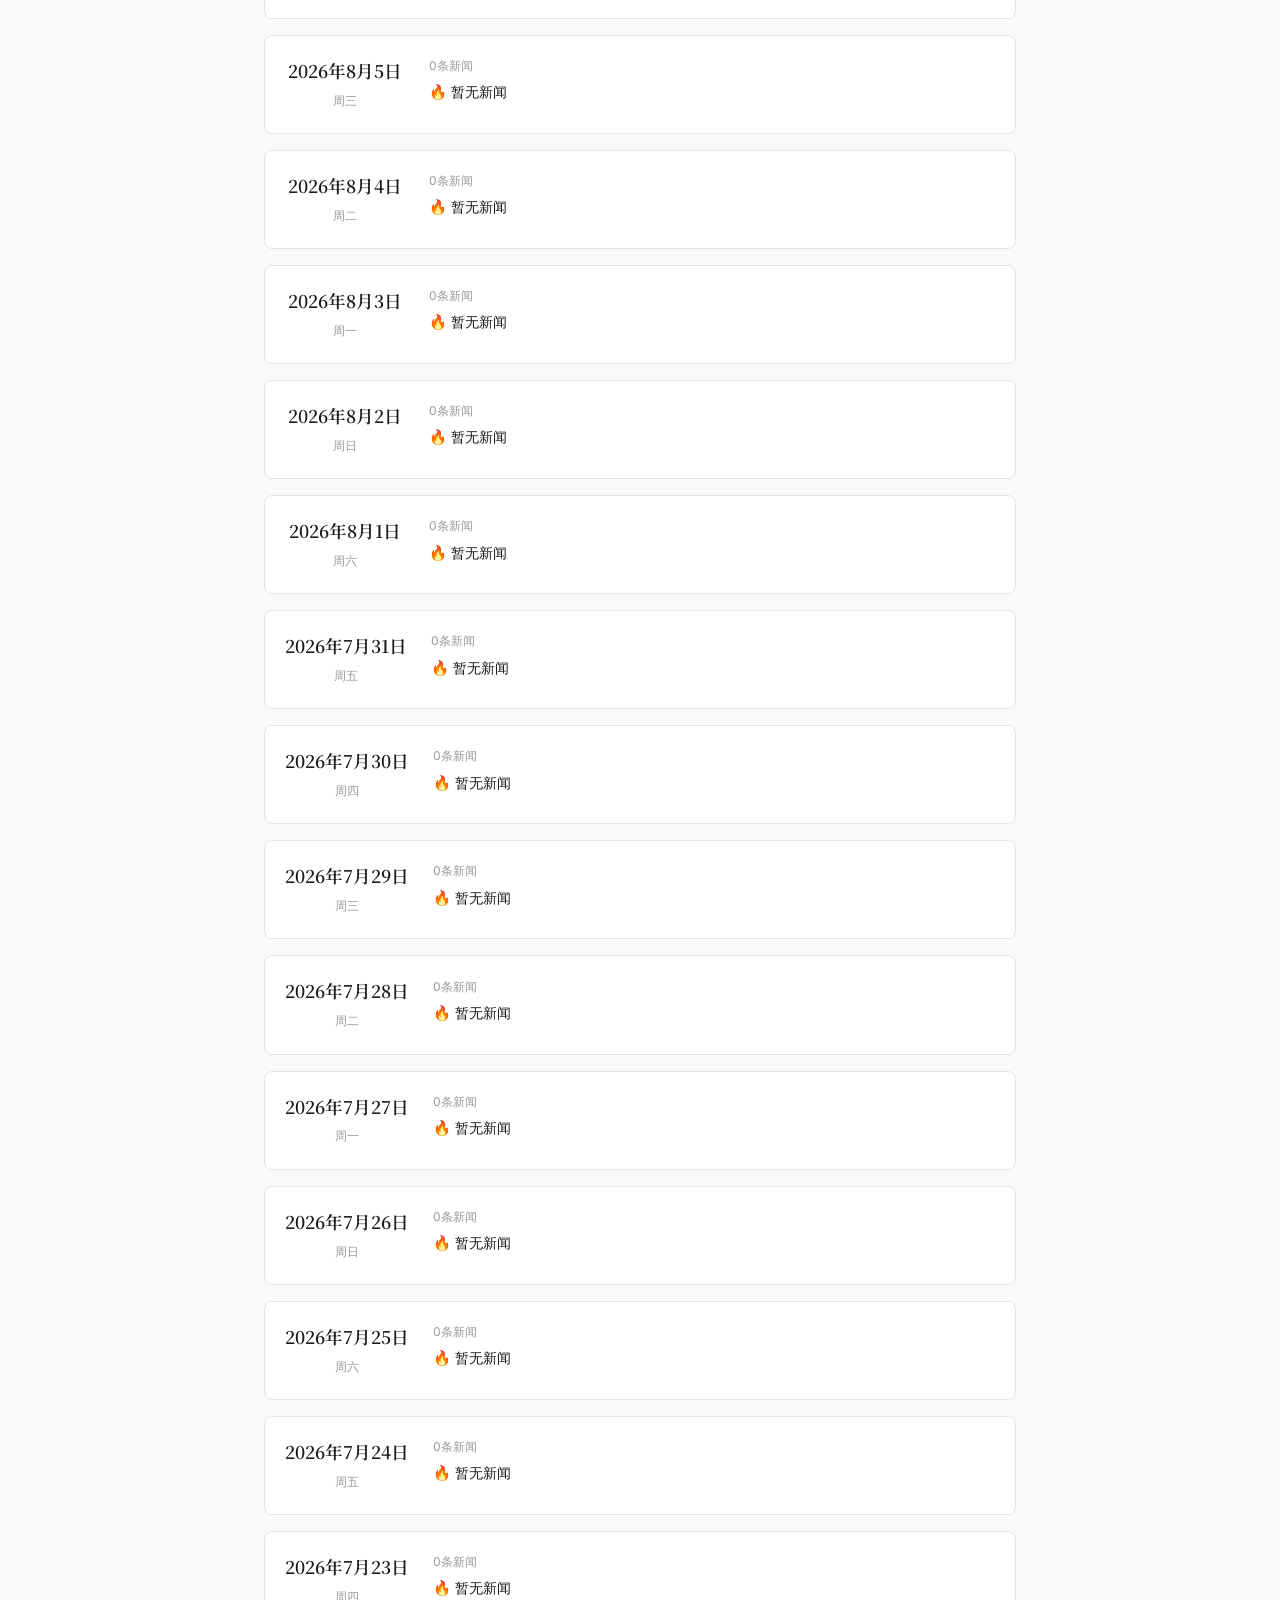
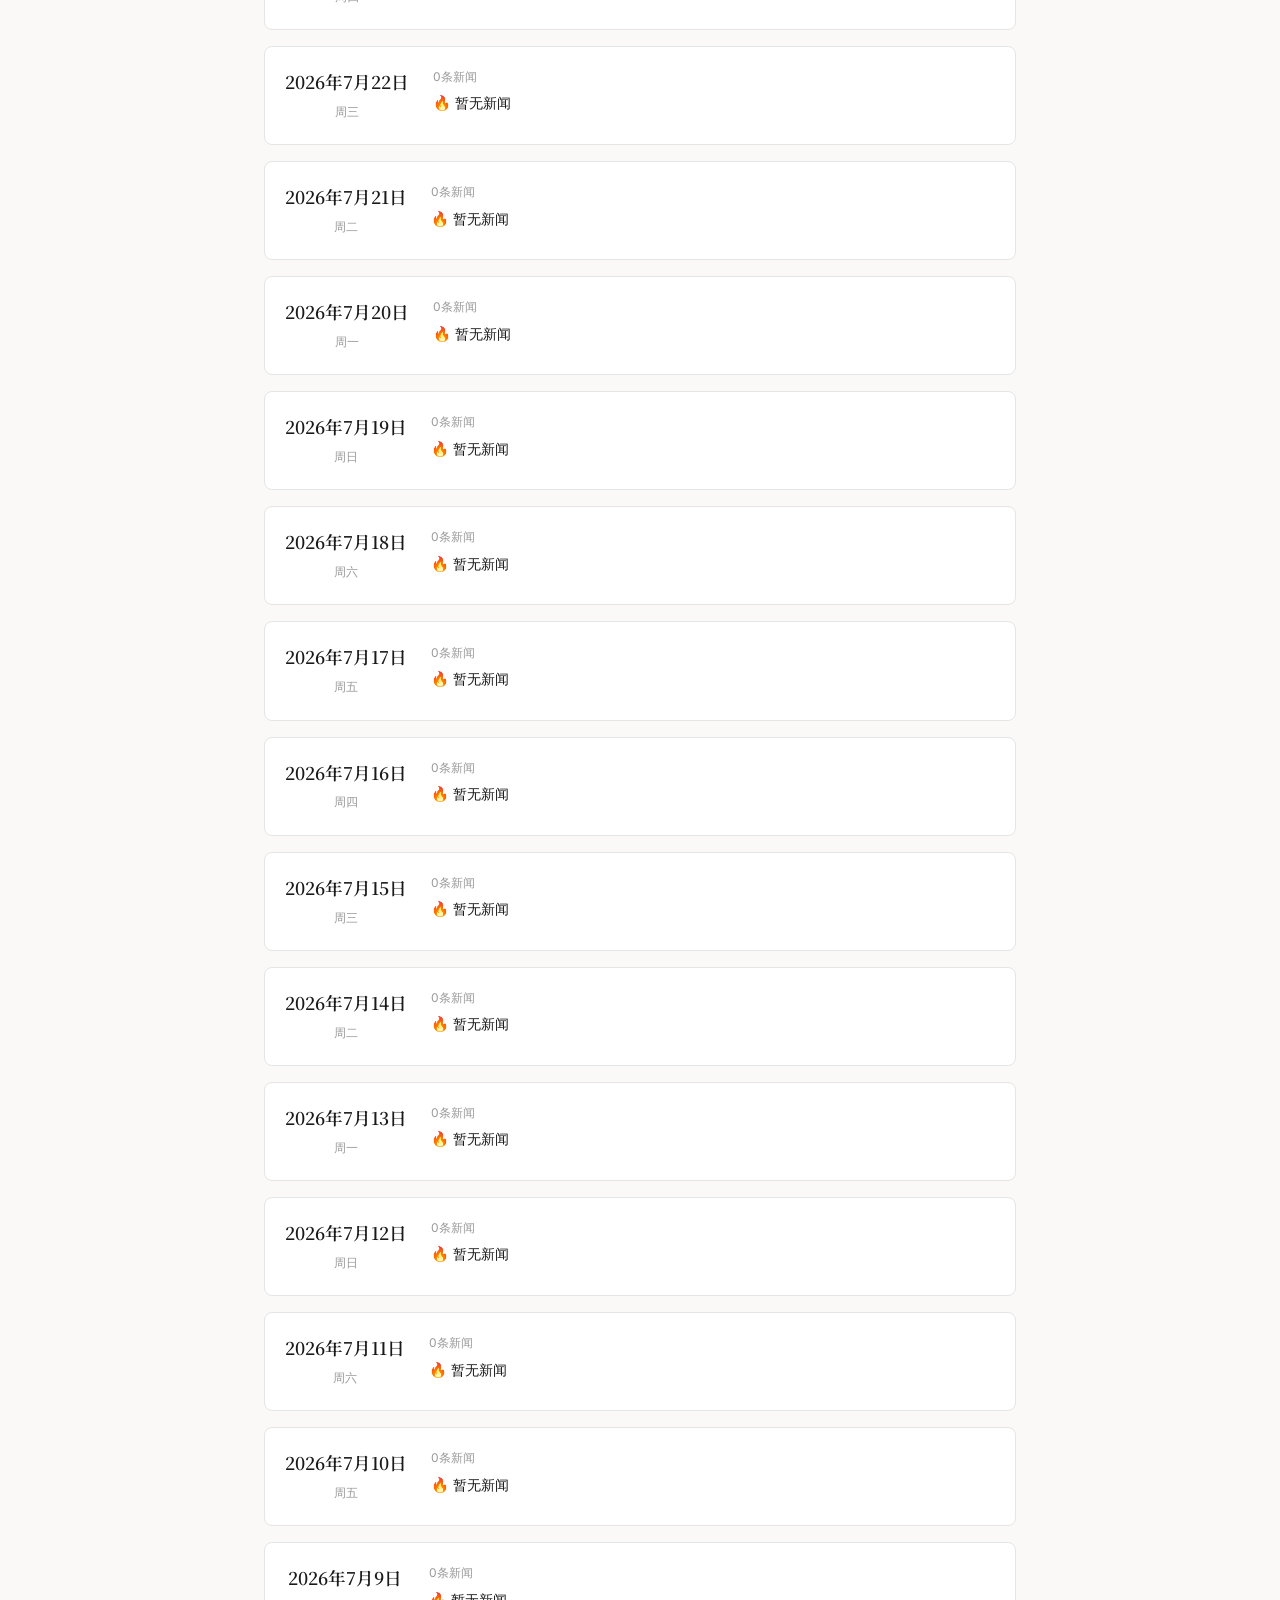
==== commit 1a2ac3ed: "Update daily news 2026-11-22" ====
--- a/docs/archive.html
+++ b/docs/archive.html
@@ -25,7 +25,17 @@
         </div>
 
         <div id="archive-list">
-                    <div class="archive-item" data-date="20261121" onclick="loadArchiveDate('20261121')" style="cursor: pointer;">
+                    <div class="archive-item" data-date="20261122" onclick="loadArchiveDate('20261122')" style="cursor: pointer;">
+            <div class="archive-date">
+                <span class="date-text">2026年11月22日</span>
+                <span class="weekday-text">周日</span>
+            </div>
+            <div class="archive-info">
+                <div class="archive-count">0条新闻</div>
+                <div class="archive-top">🔥 暂无新闻</div>
+                <div class="archive-cats"></div>
+            </div>
+        </div>        <div class="archive-item" data-date="20261121" onclick="loadArchiveDate('20261121')" style="cursor: pointer;">
             <div class="archive-date">
                 <span class="date-text">2026年11月21日</span>
                 <span class="weekday-text">周六</span>
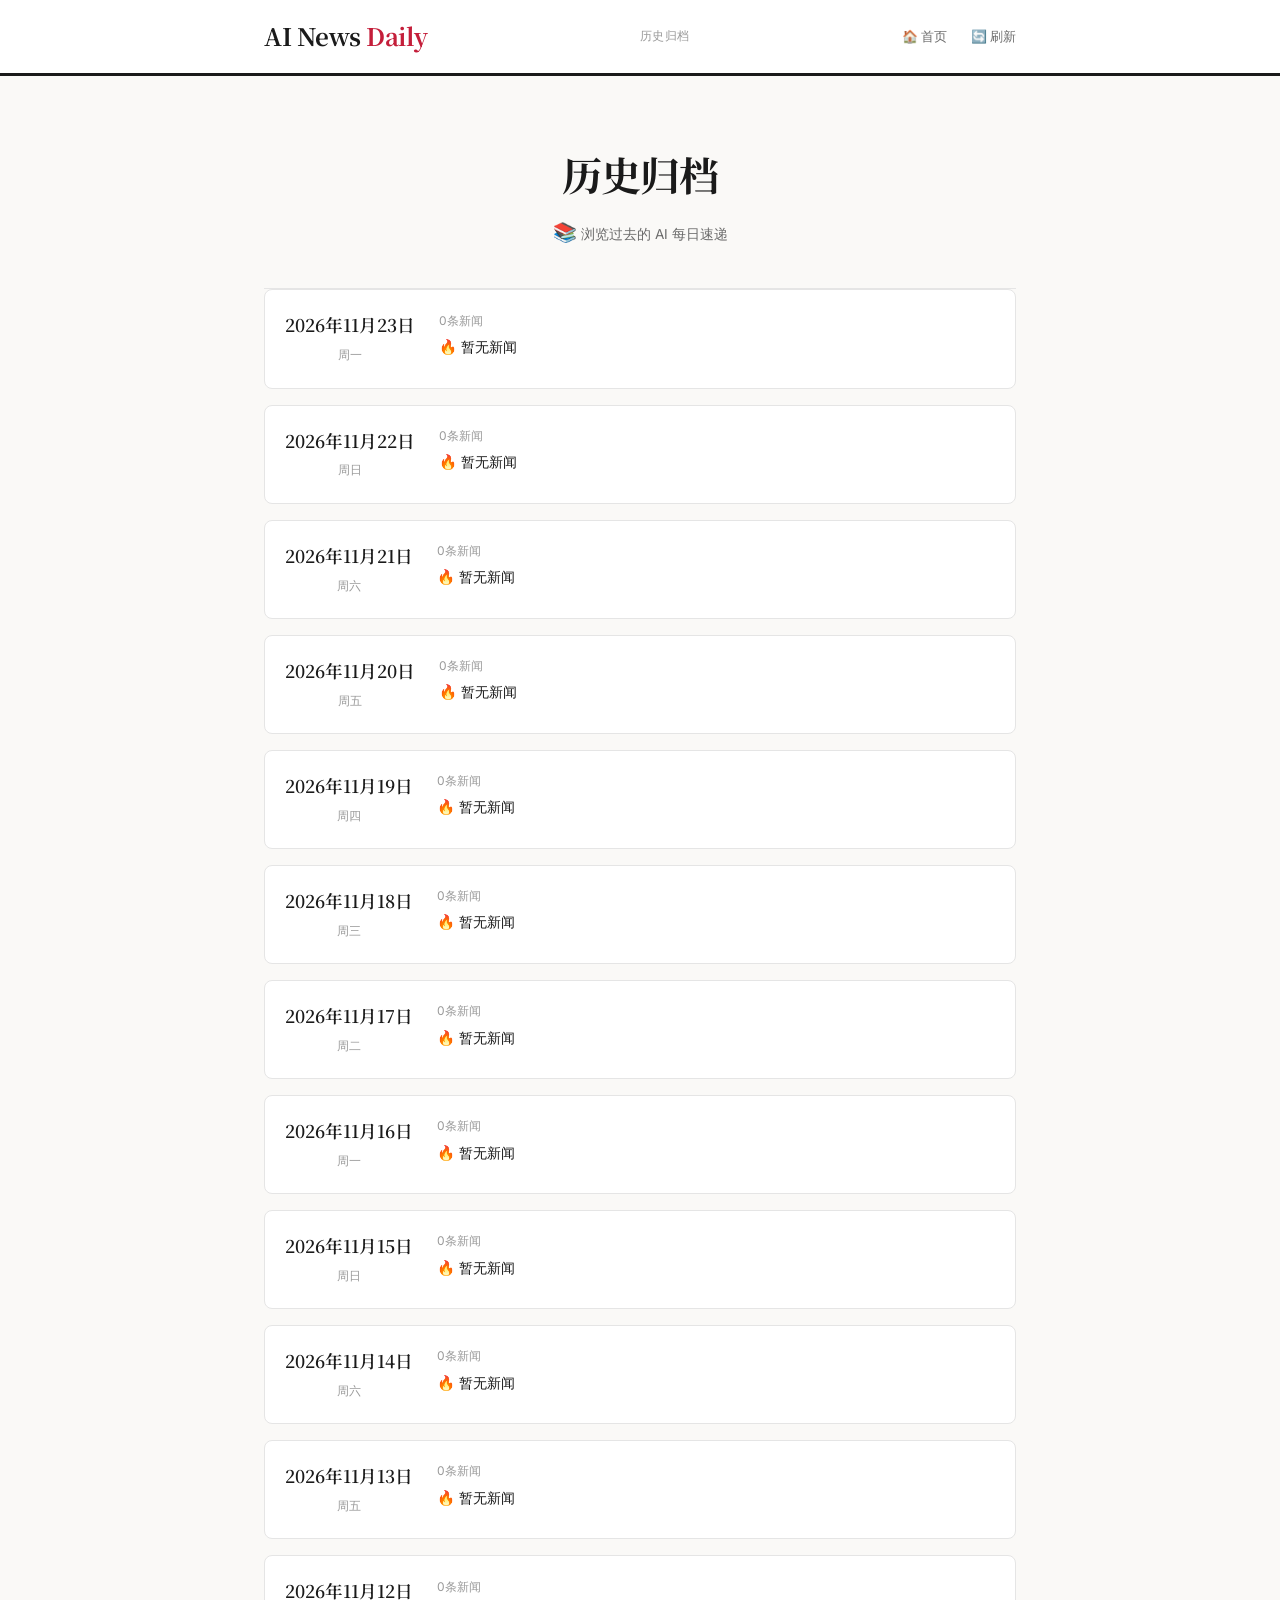
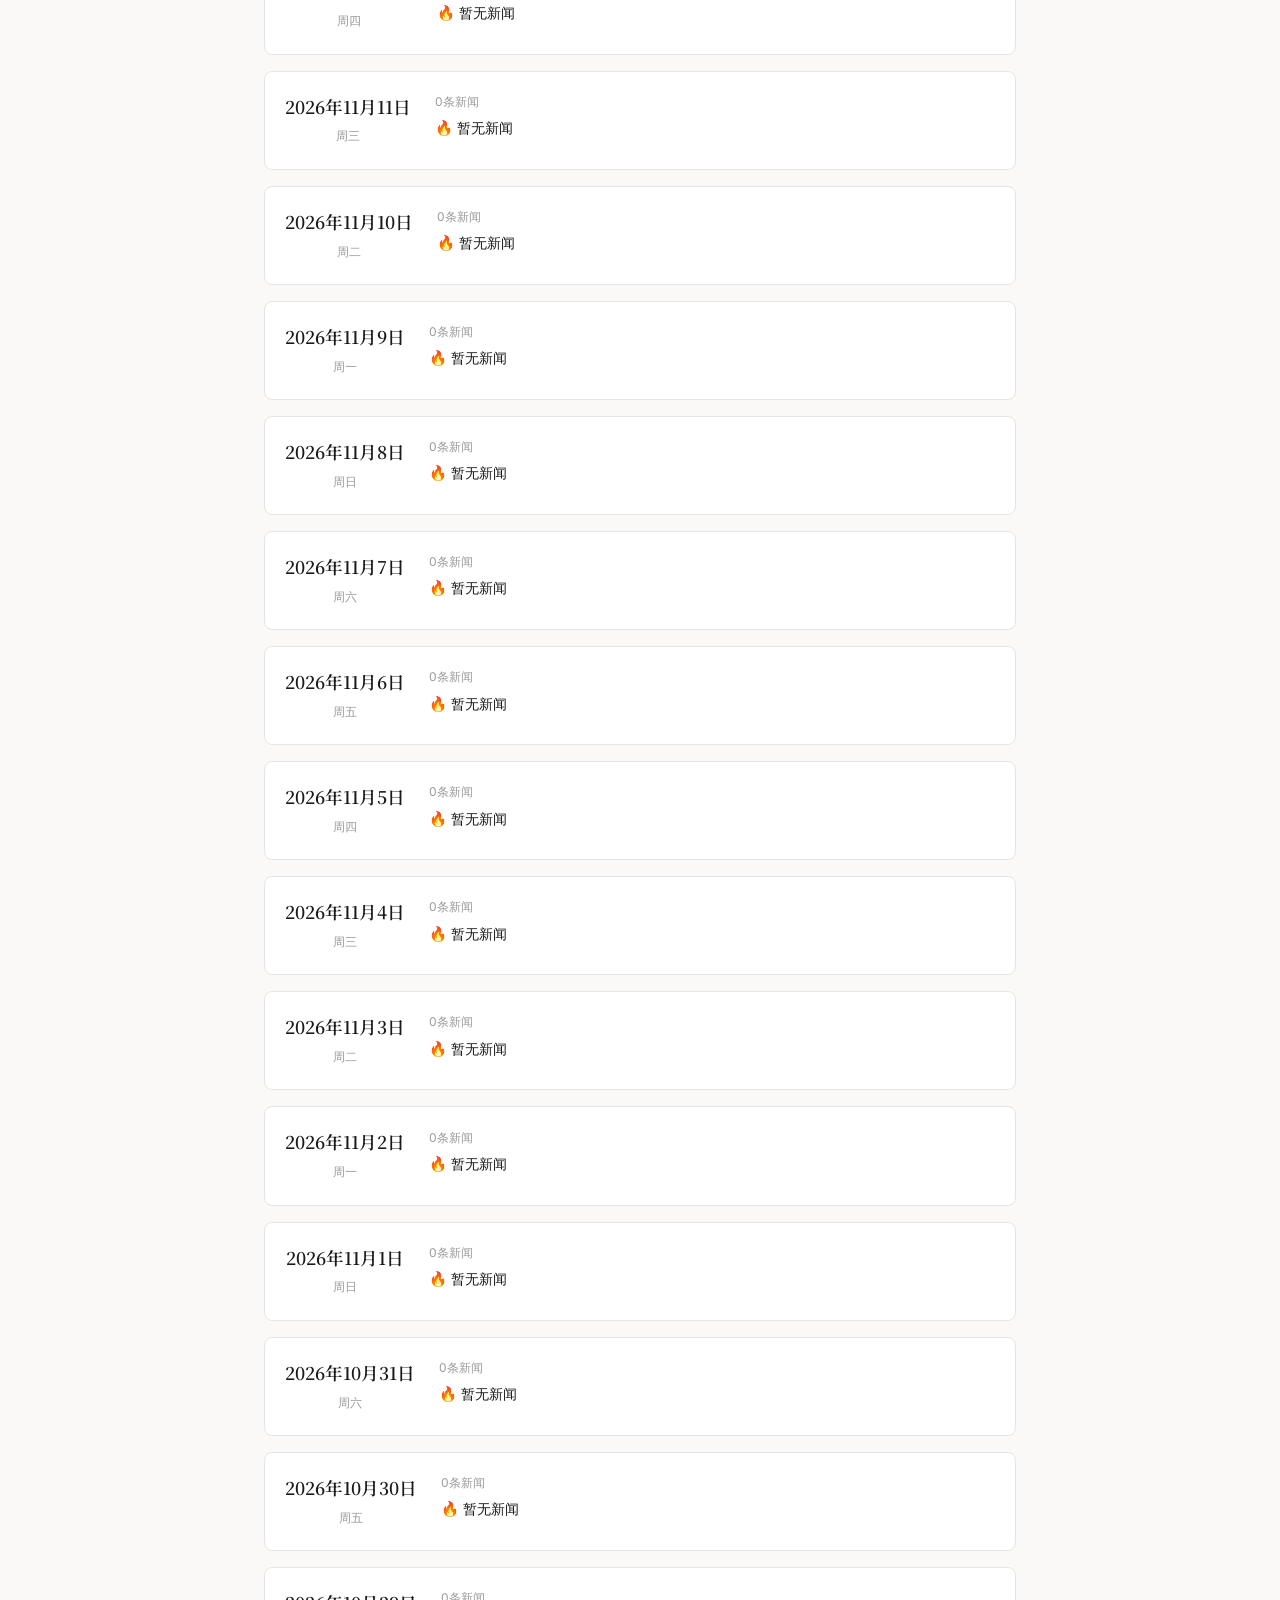
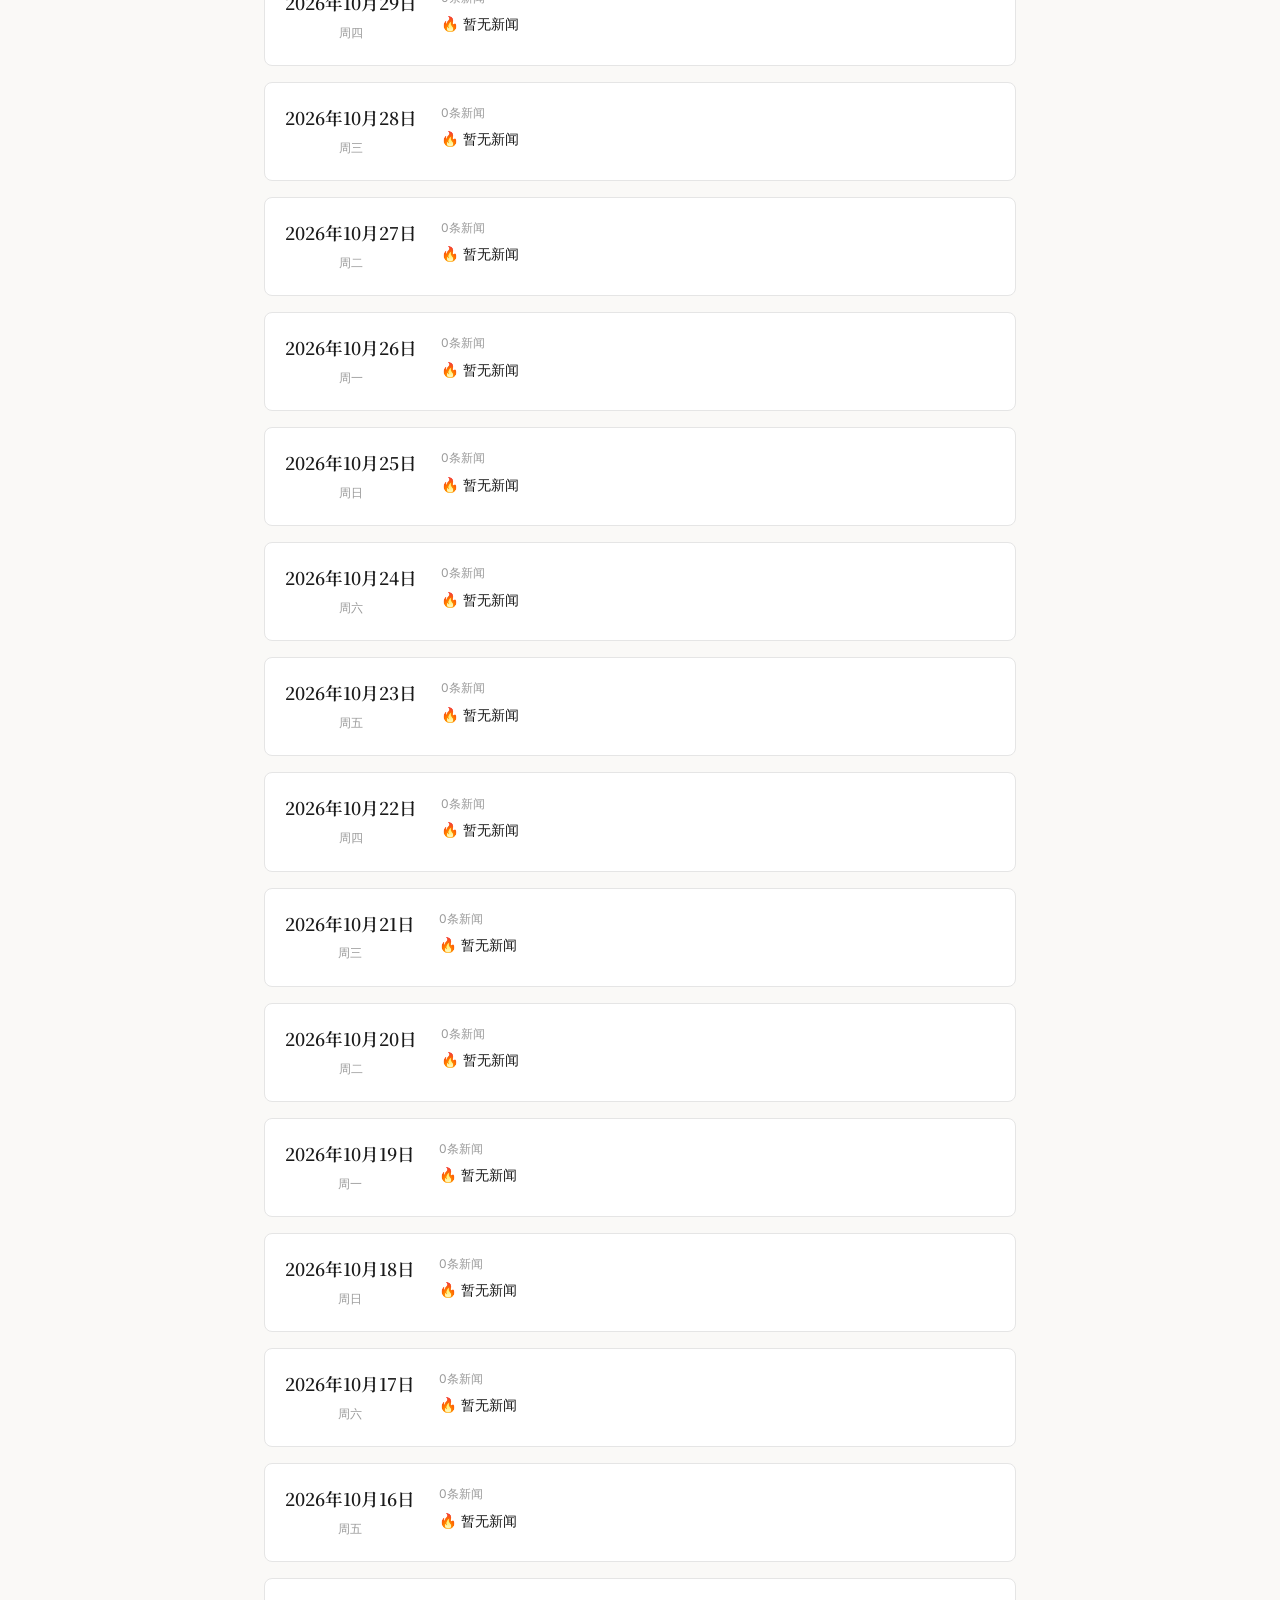
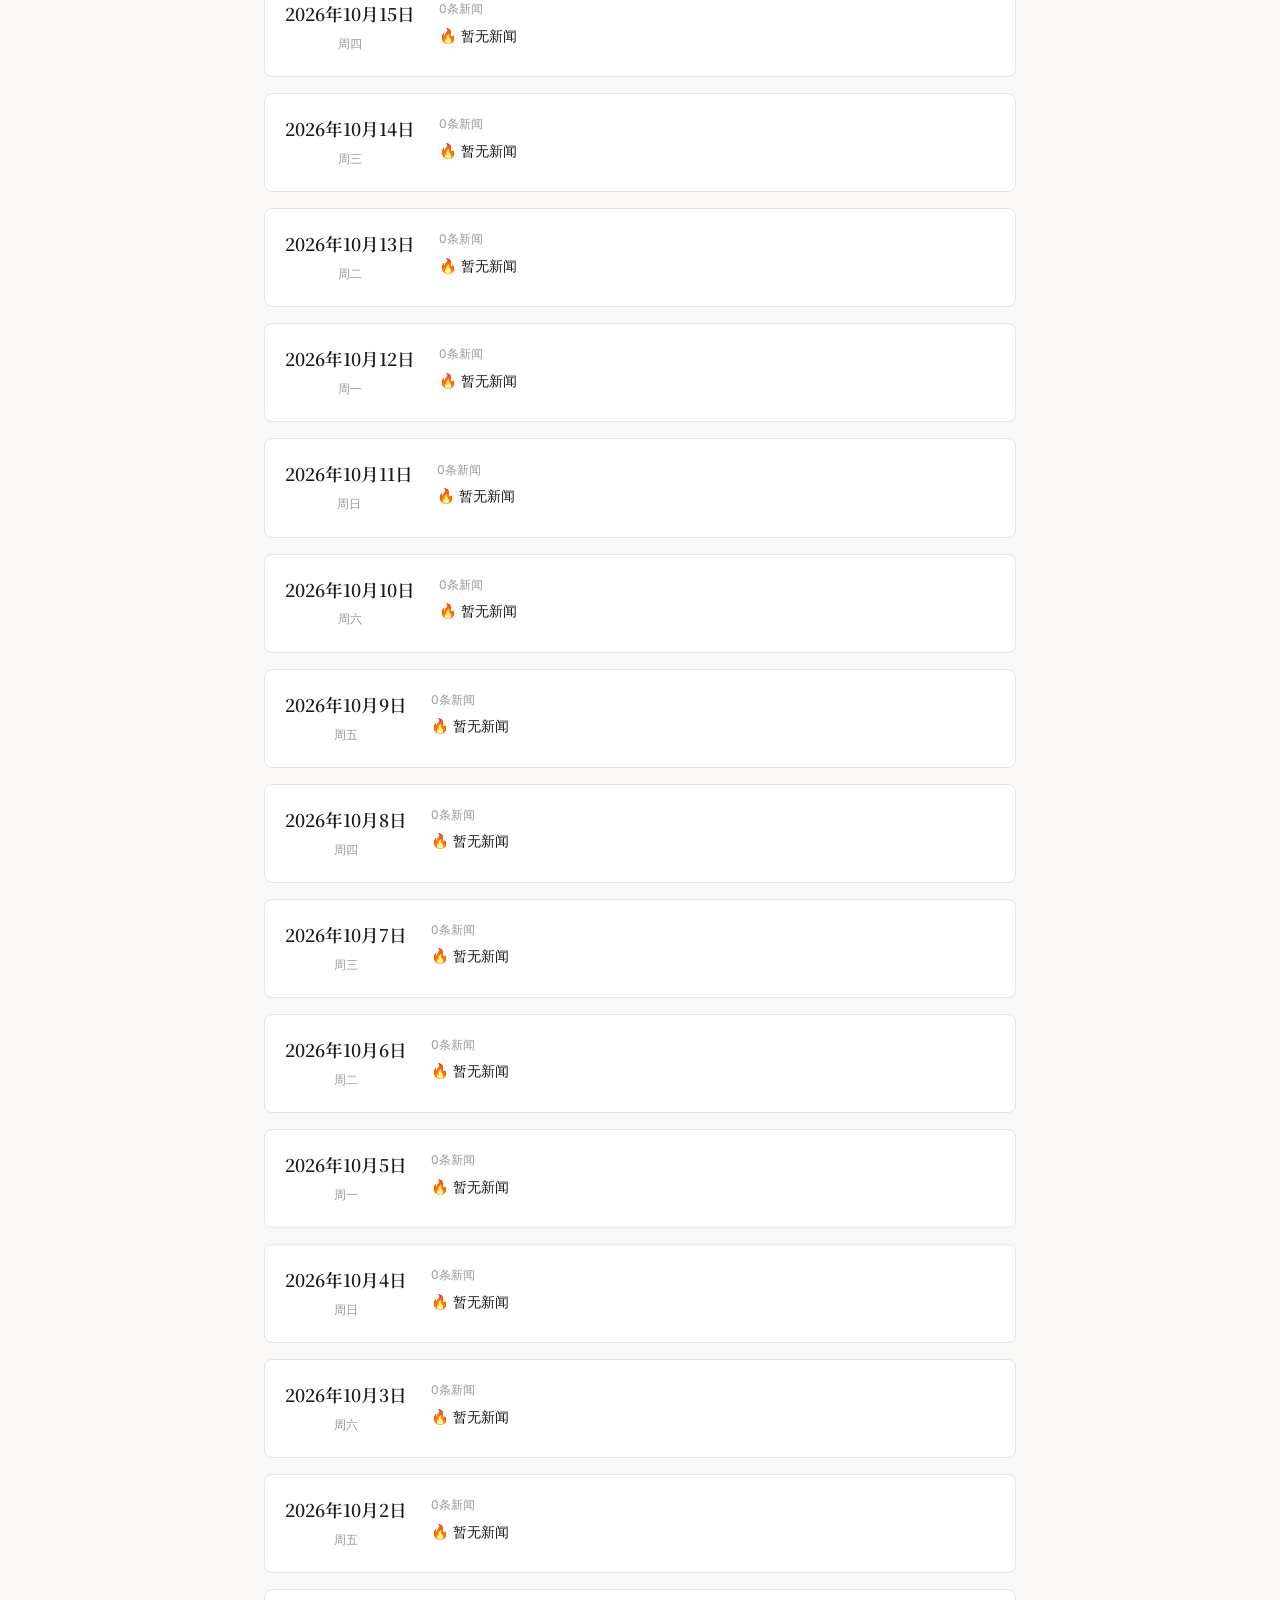
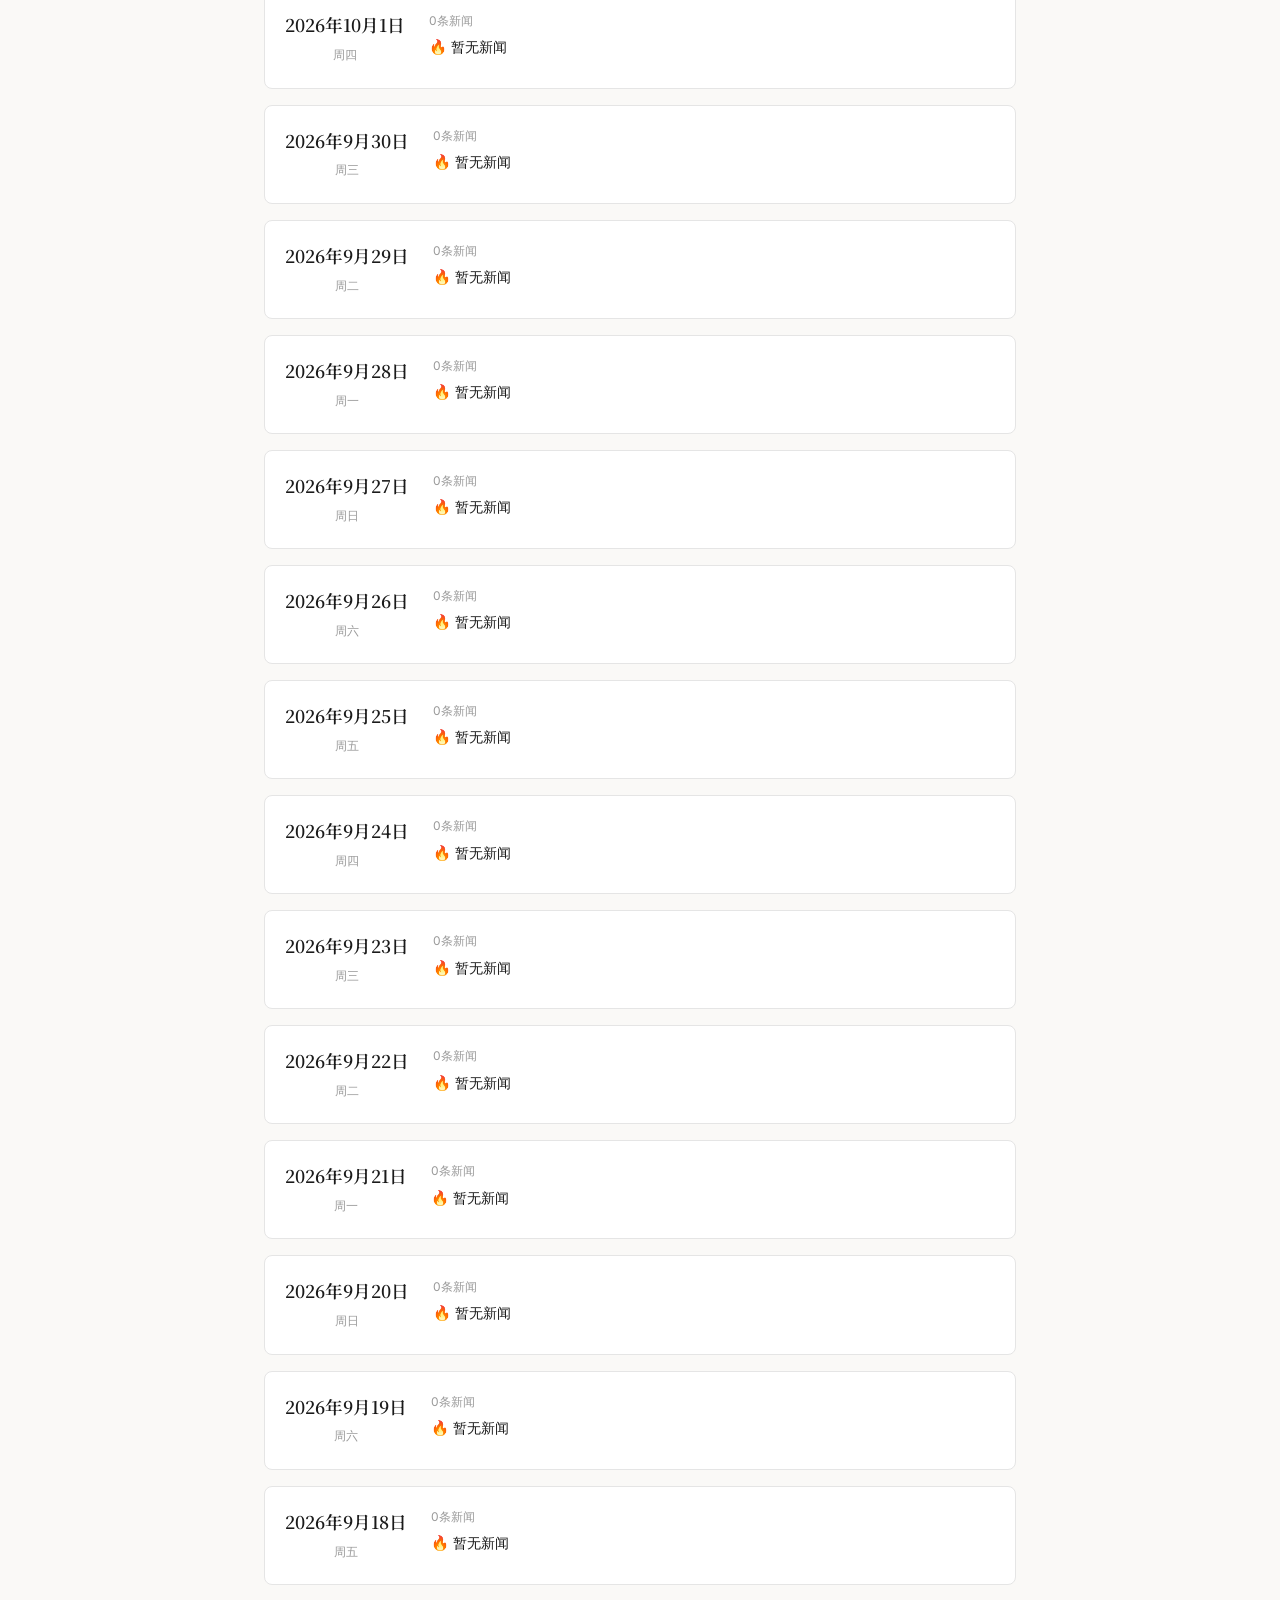
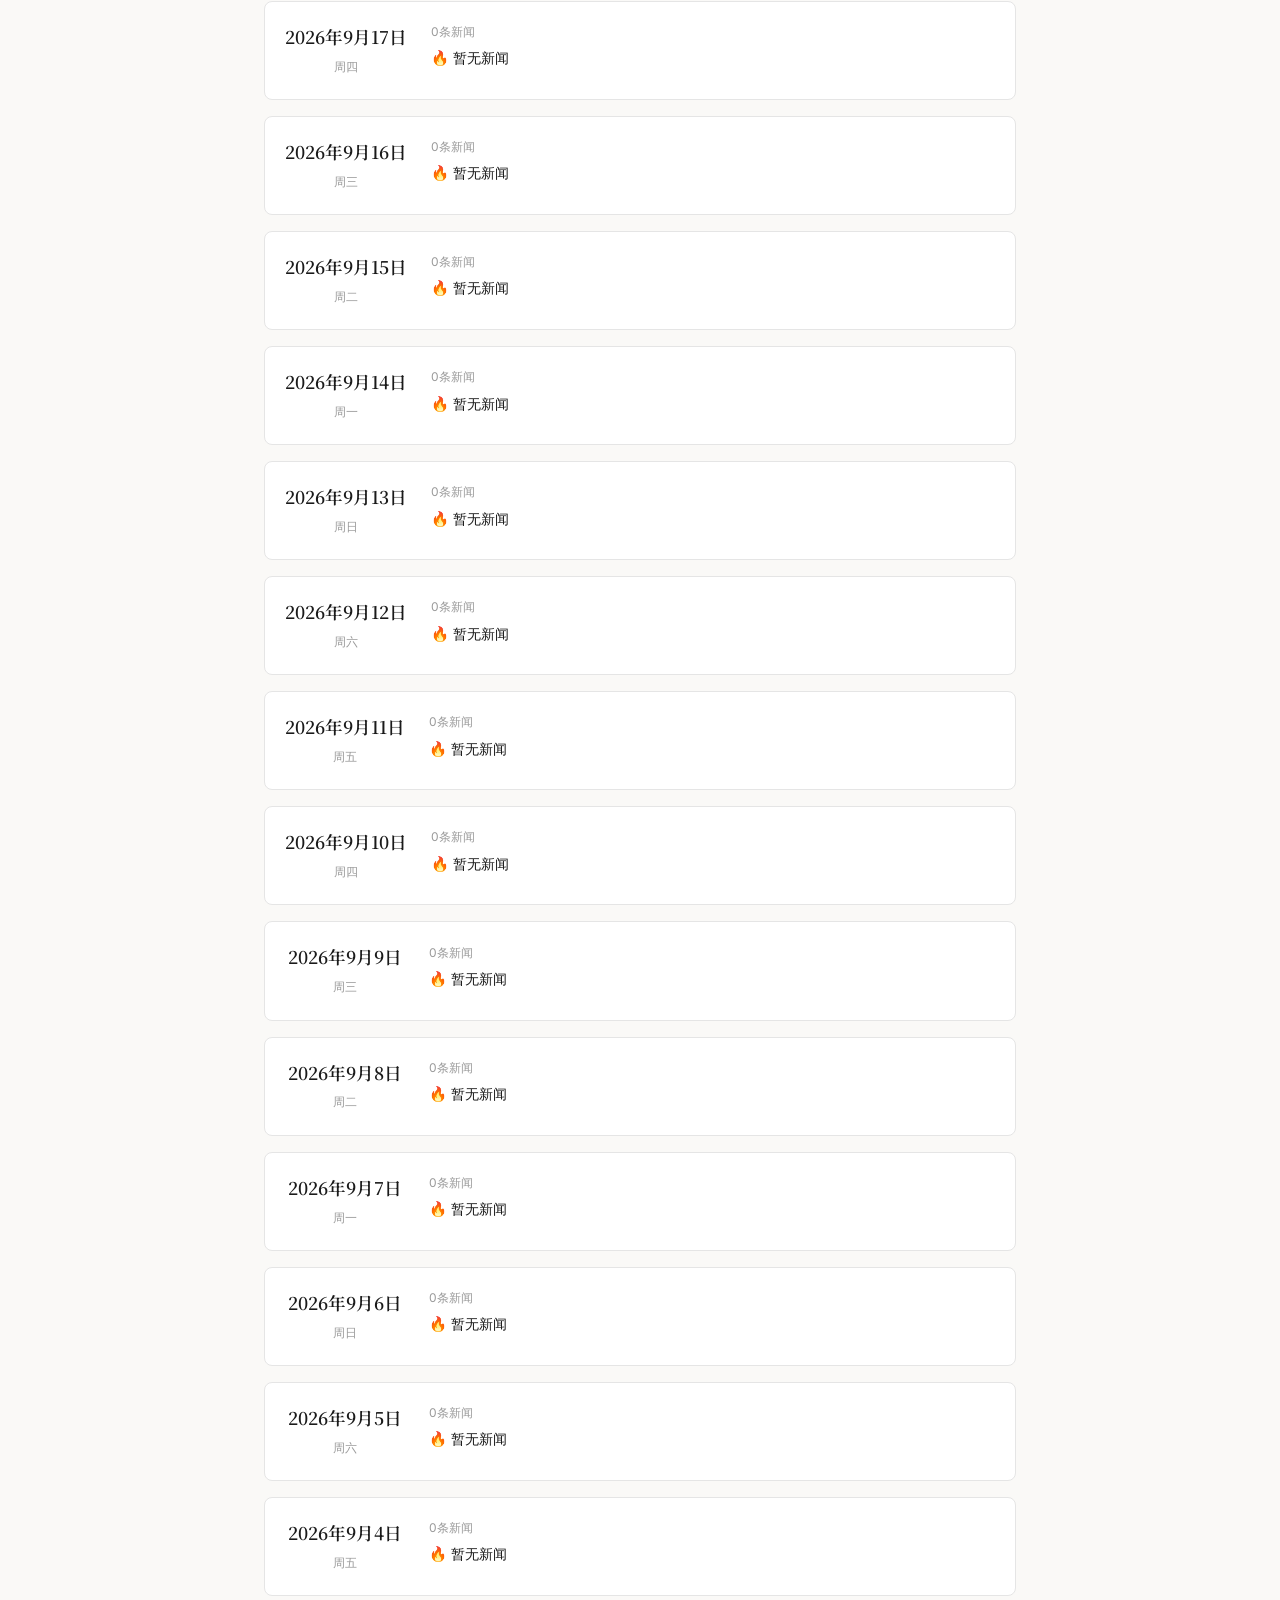
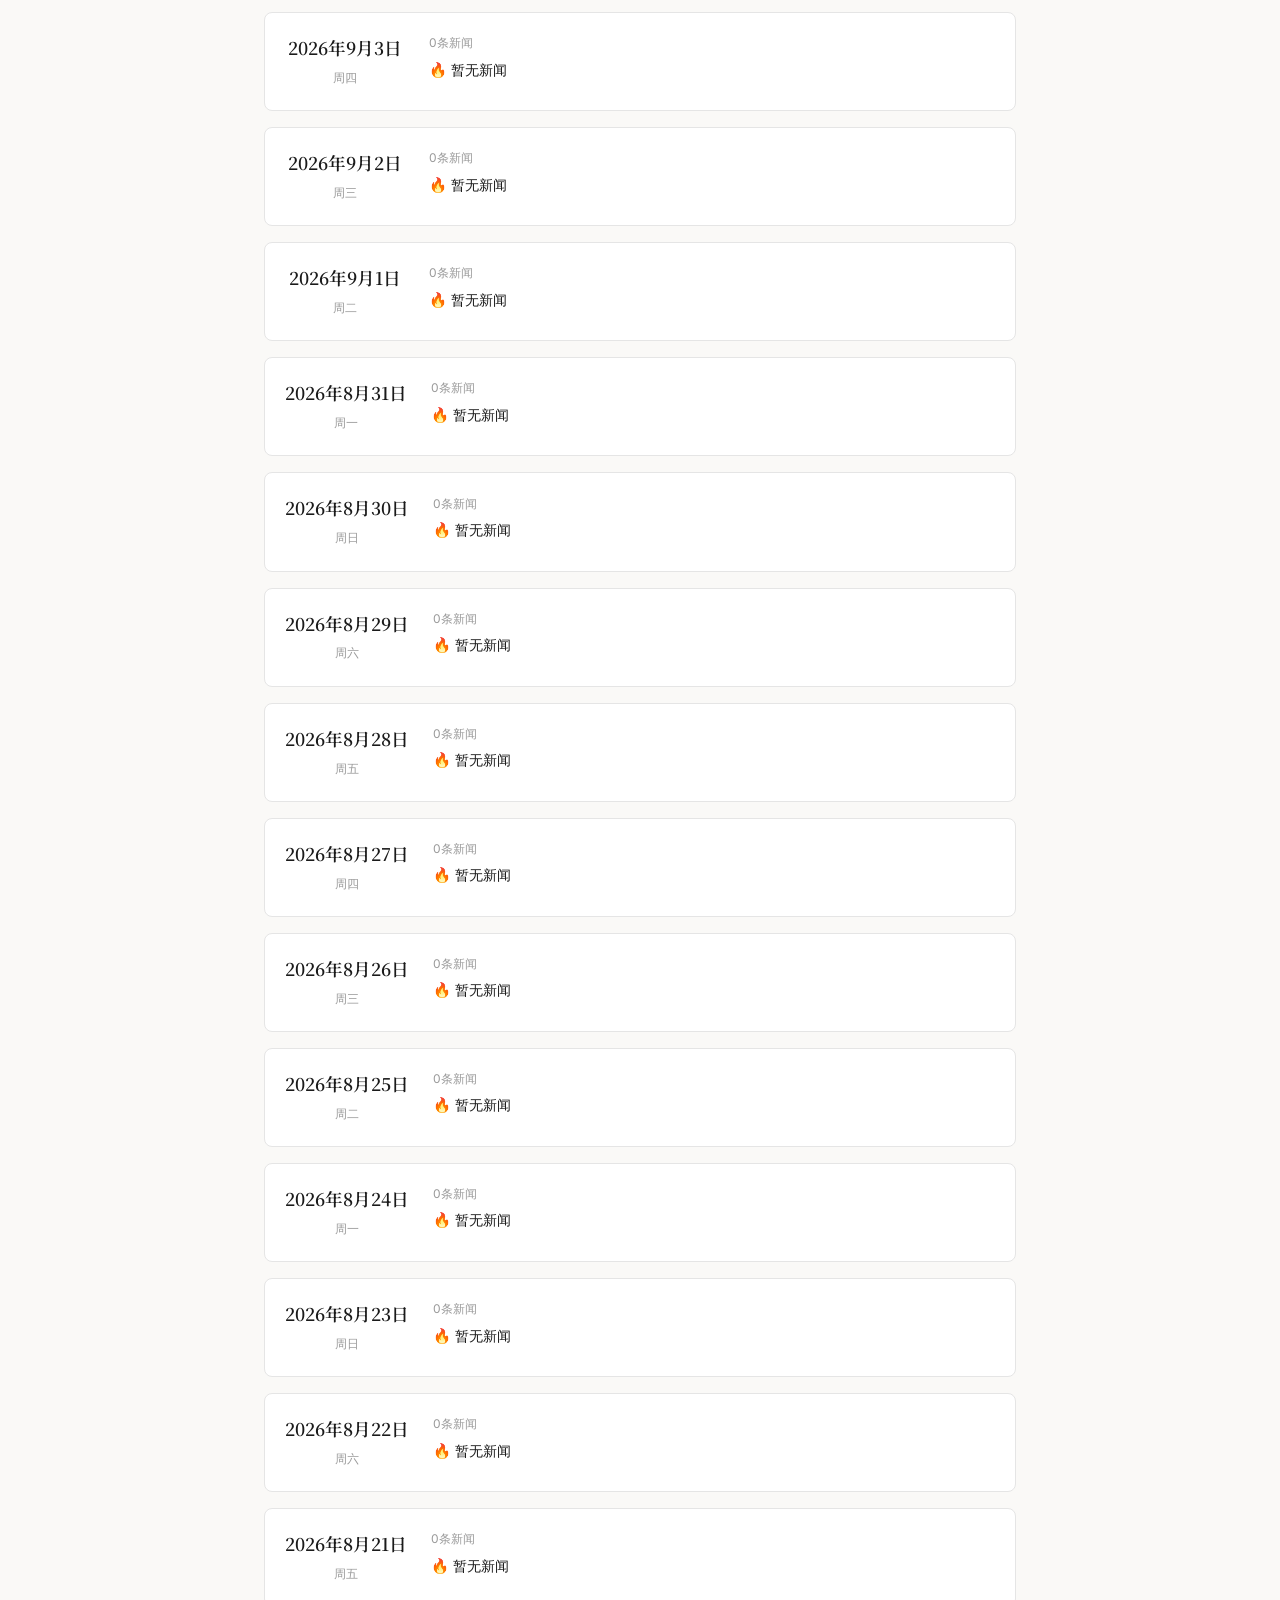
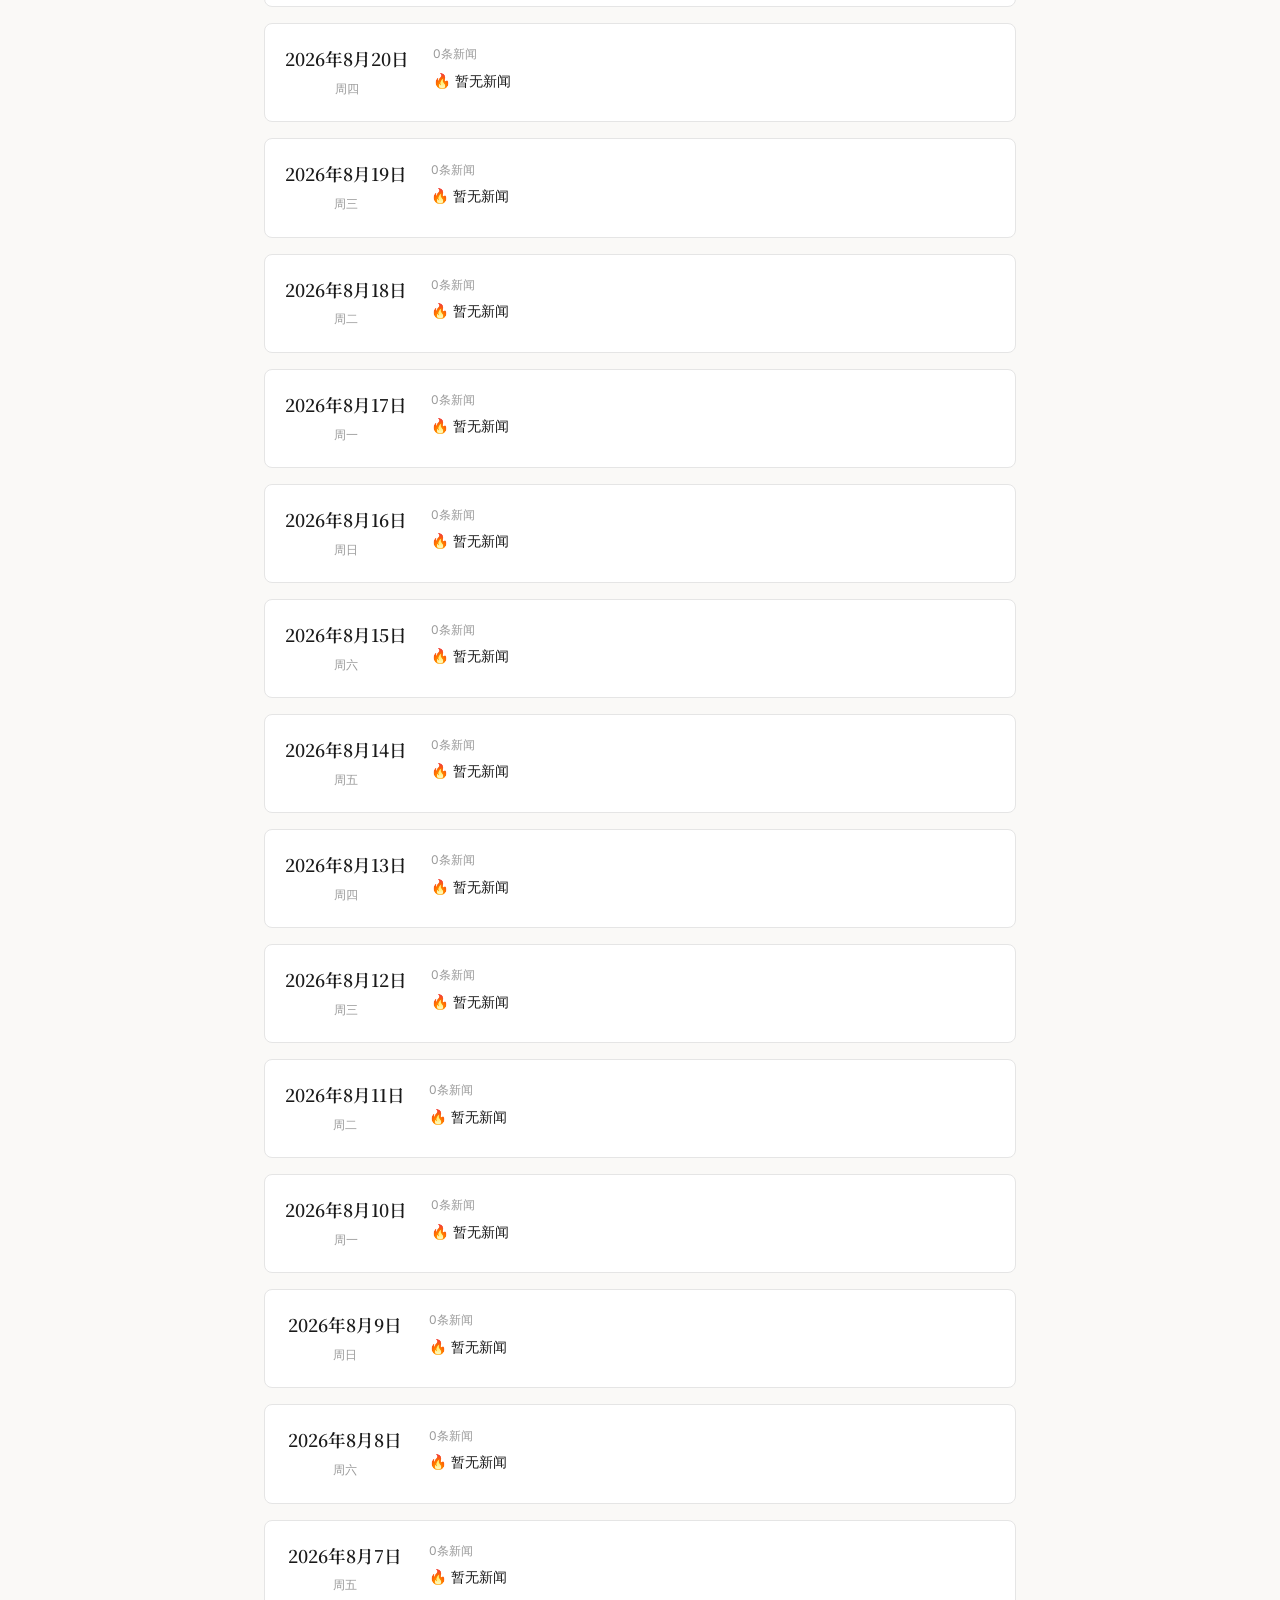
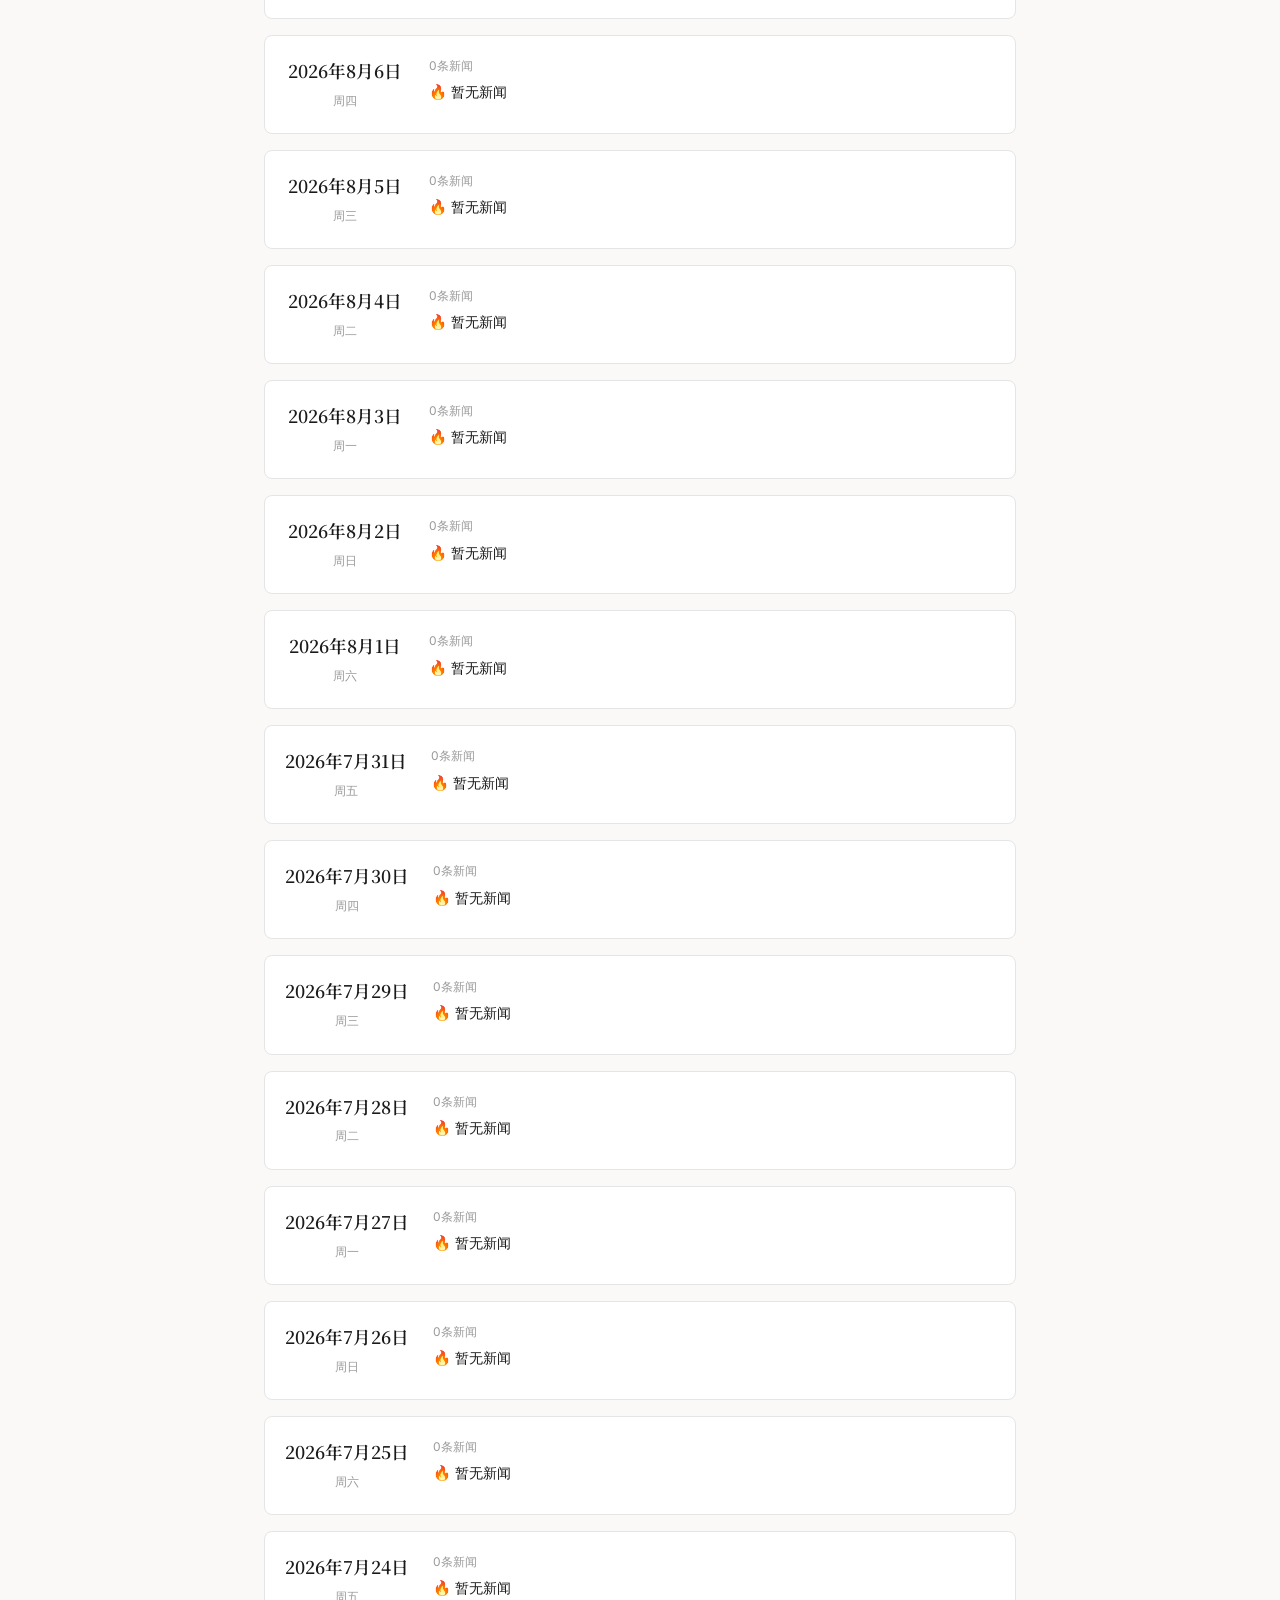
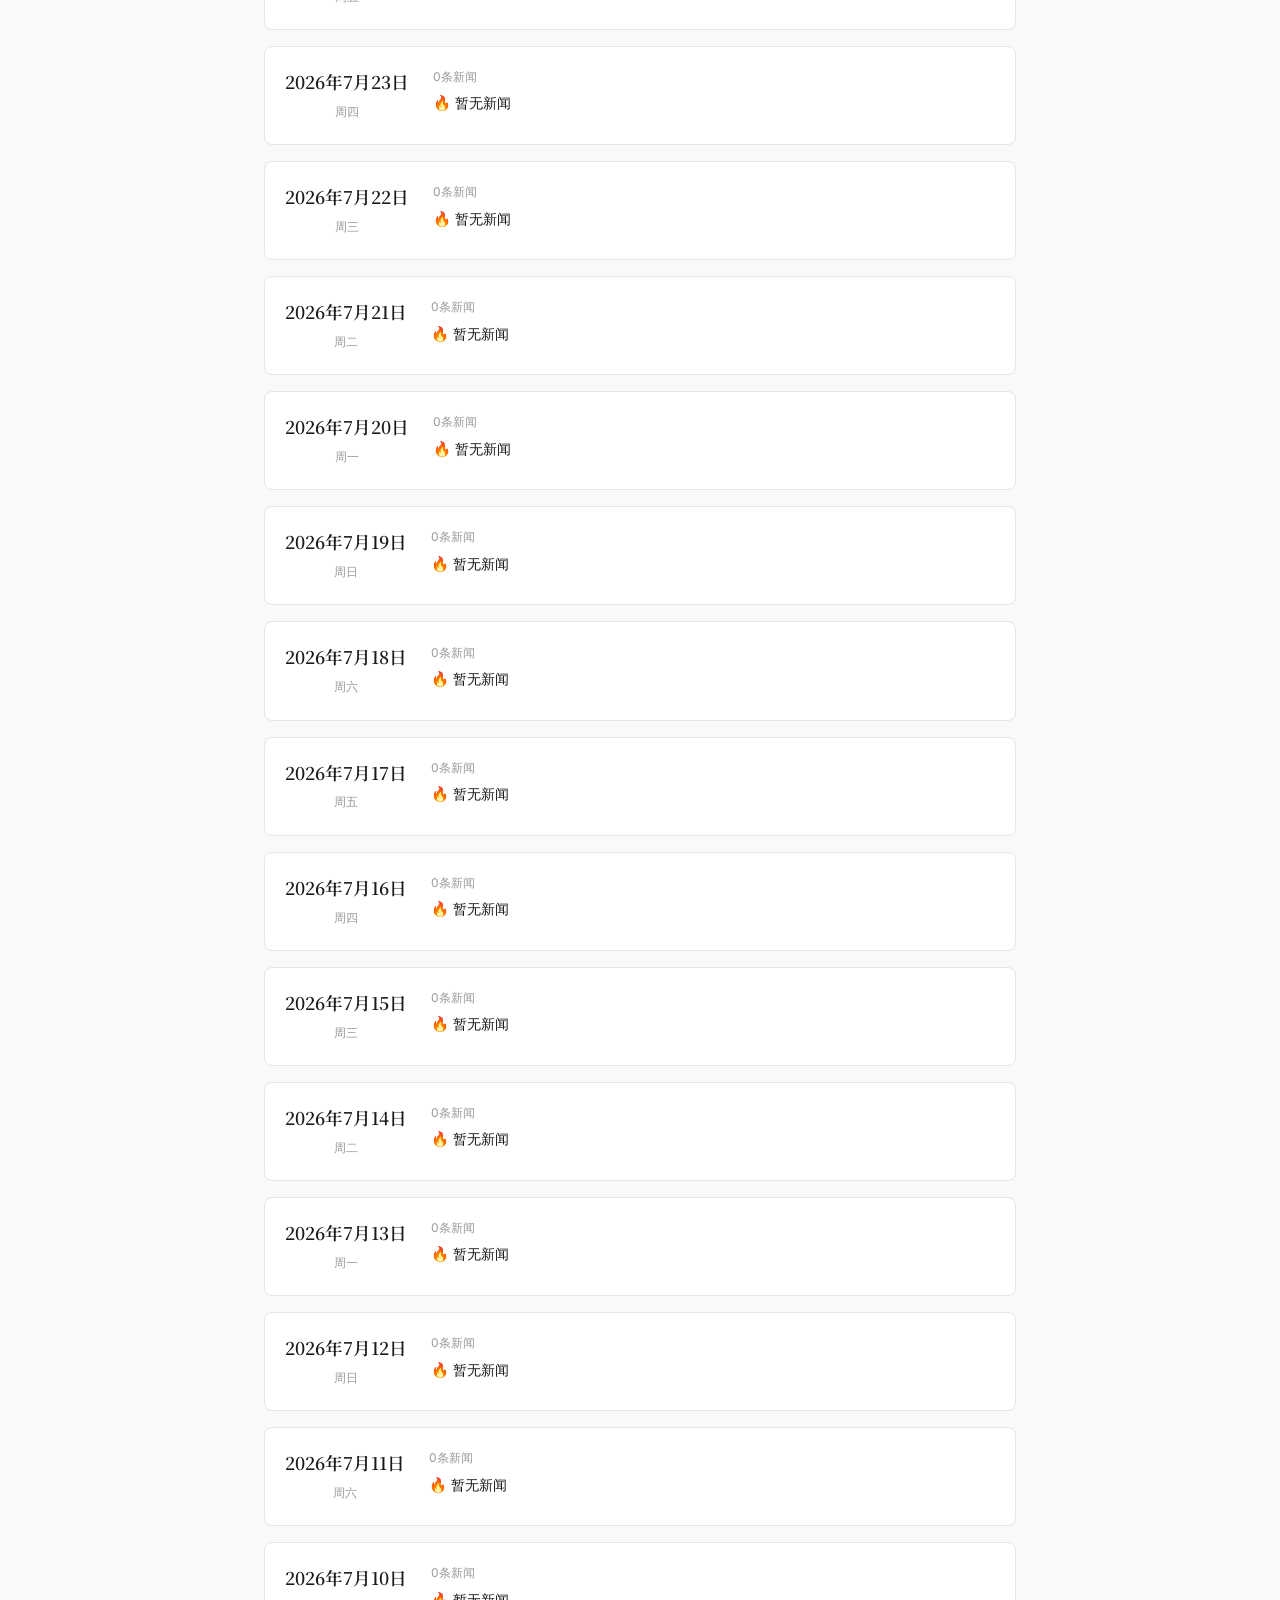
==== commit fc871ee9: "Update daily news 2026-11-23" ====
--- a/docs/archive.html
+++ b/docs/archive.html
@@ -25,7 +25,17 @@
         </div>
 
         <div id="archive-list">
-                    <div class="archive-item" data-date="20261122" onclick="loadArchiveDate('20261122')" style="cursor: pointer;">
+                    <div class="archive-item" data-date="20261123" onclick="loadArchiveDate('20261123')" style="cursor: pointer;">
+            <div class="archive-date">
+                <span class="date-text">2026年11月23日</span>
+                <span class="weekday-text">周一</span>
+            </div>
+            <div class="archive-info">
+                <div class="archive-count">0条新闻</div>
+                <div class="archive-top">🔥 暂无新闻</div>
+                <div class="archive-cats"></div>
+            </div>
+        </div>        <div class="archive-item" data-date="20261122" onclick="loadArchiveDate('20261122')" style="cursor: pointer;">
             <div class="archive-date">
                 <span class="date-text">2026年11月22日</span>
                 <span class="weekday-text">周日</span>
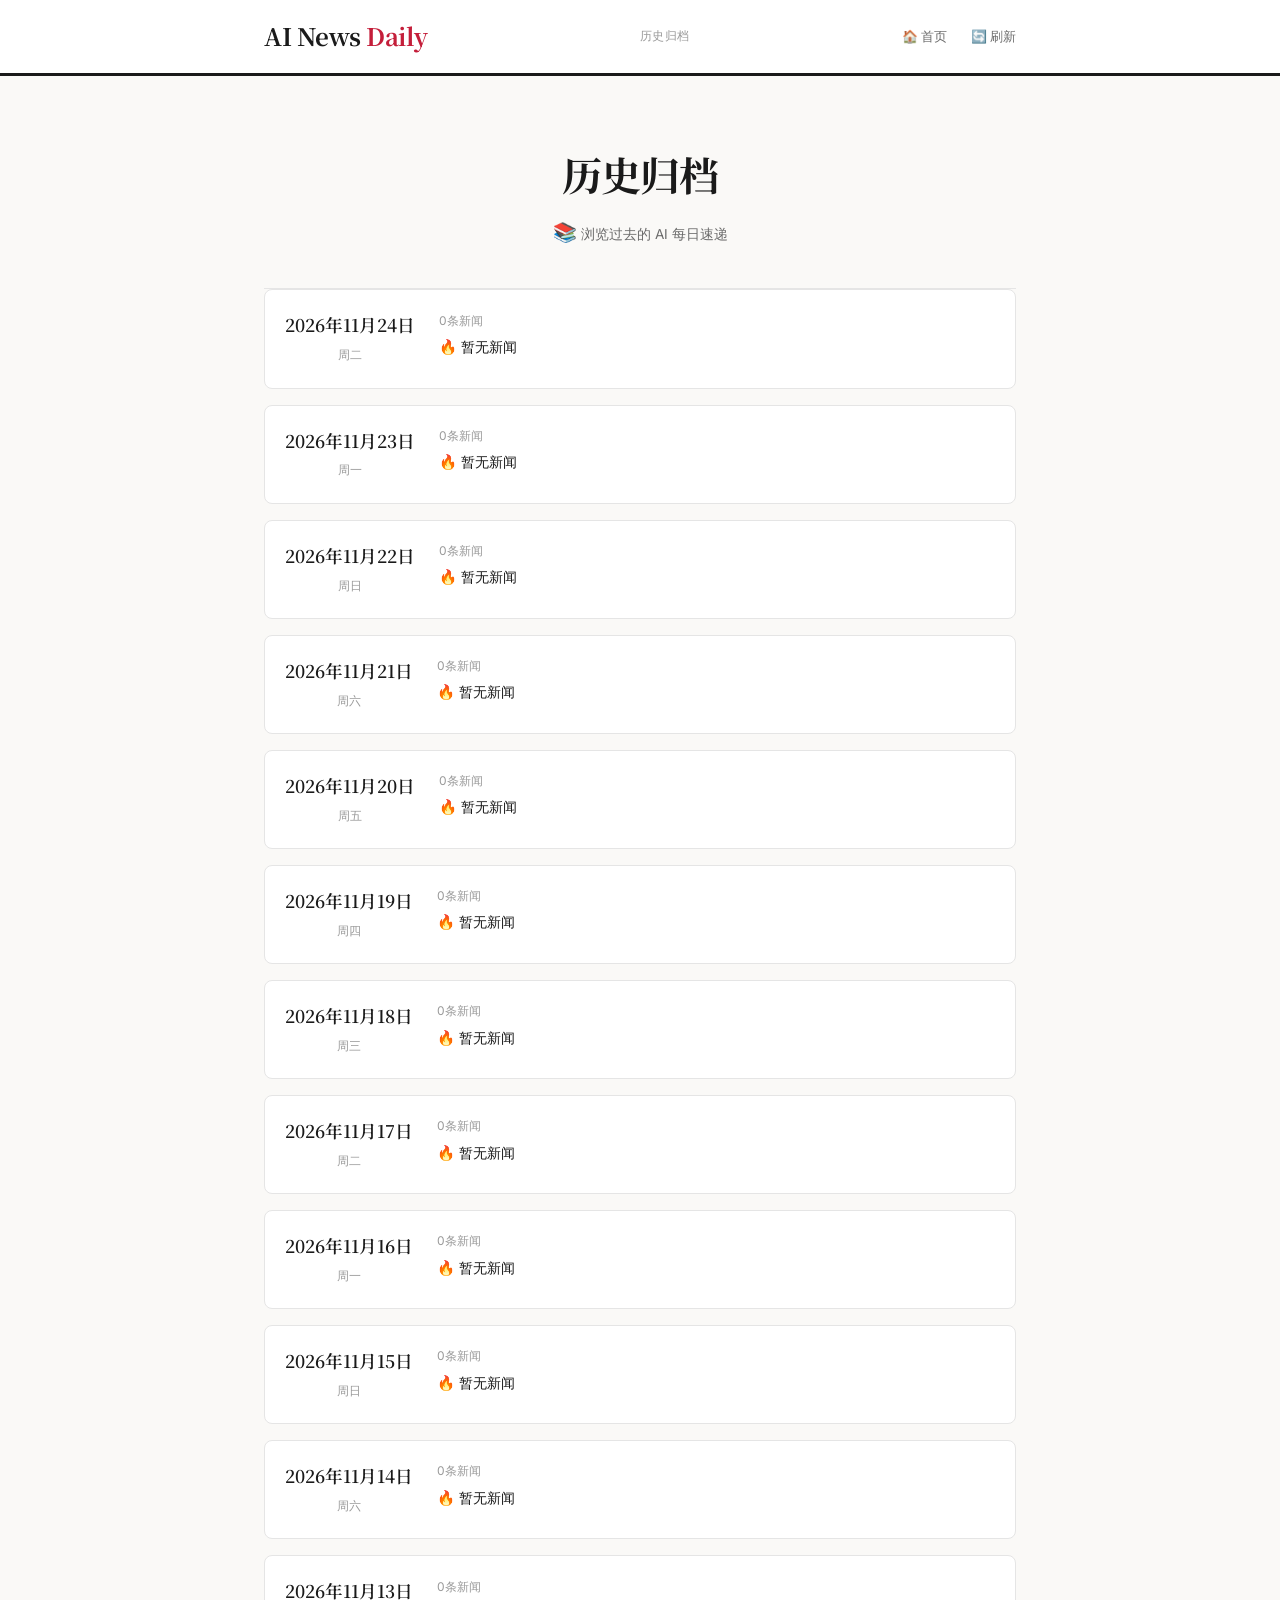
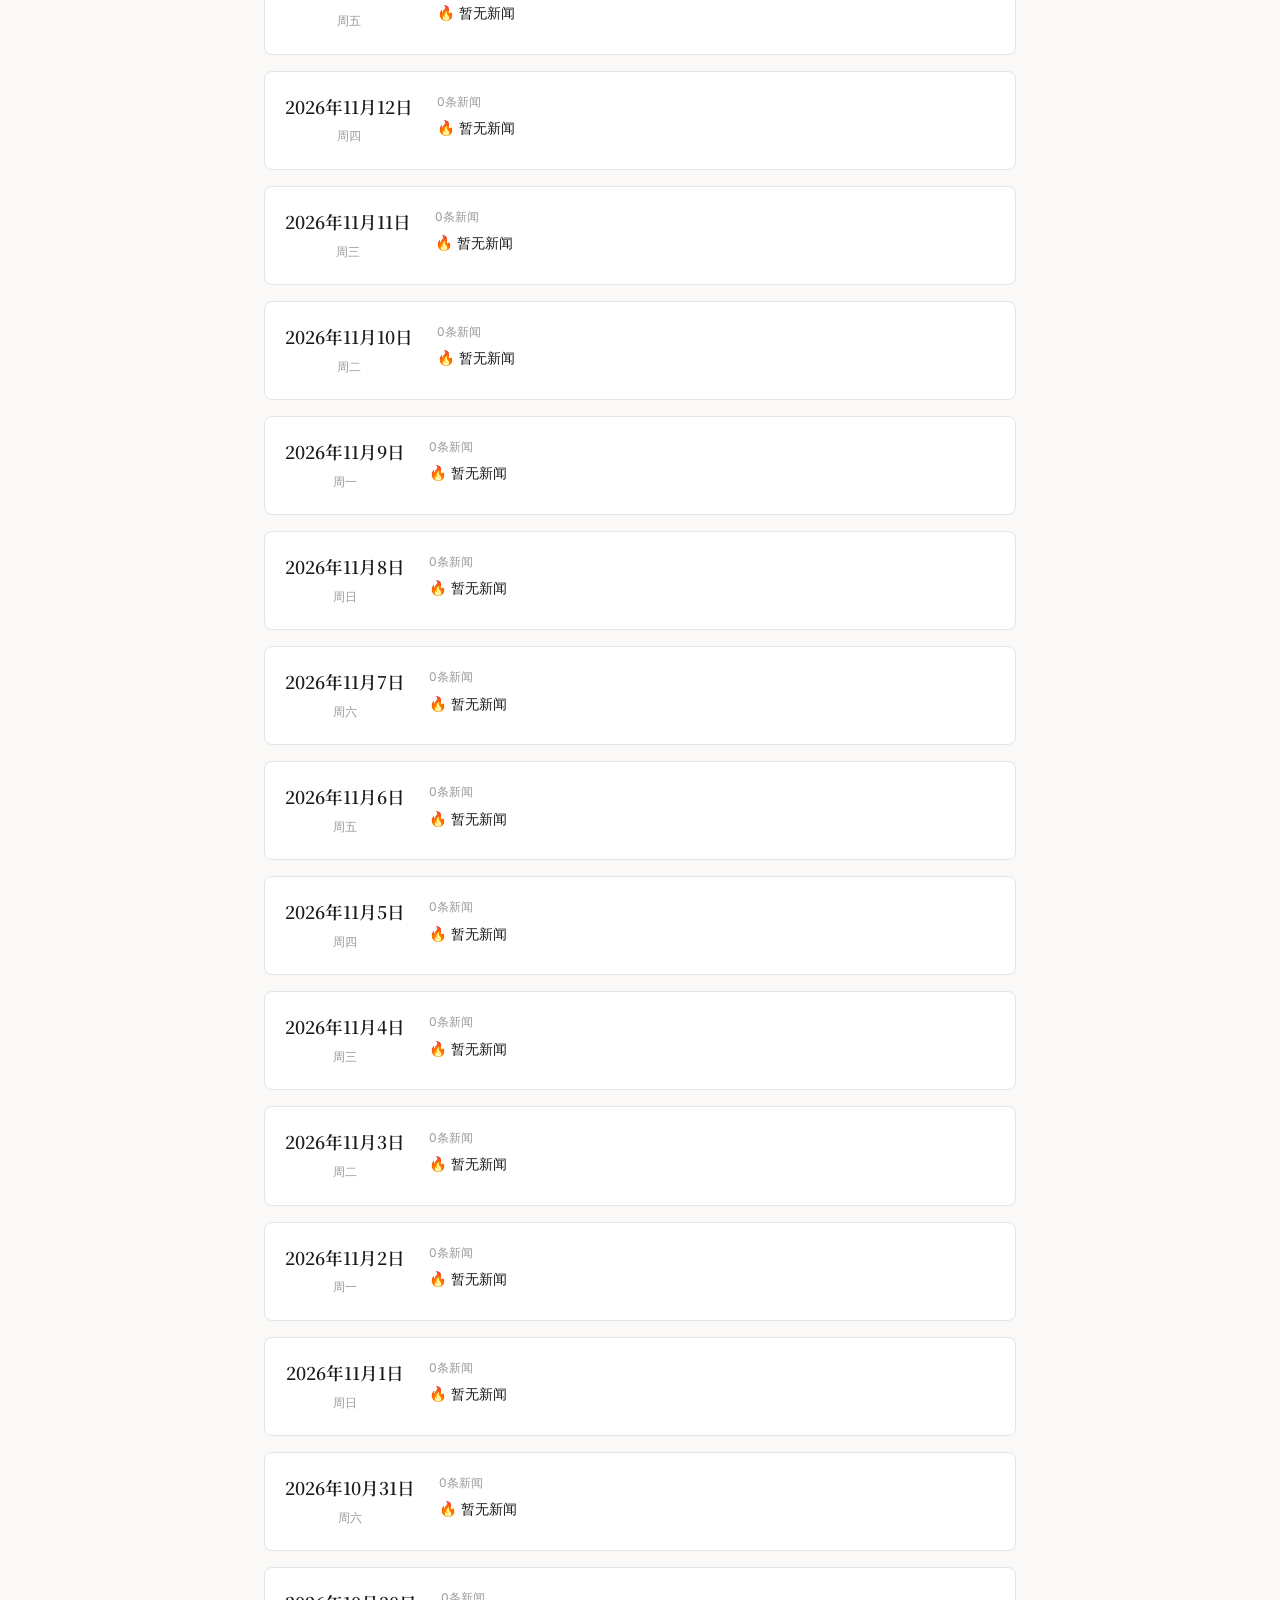
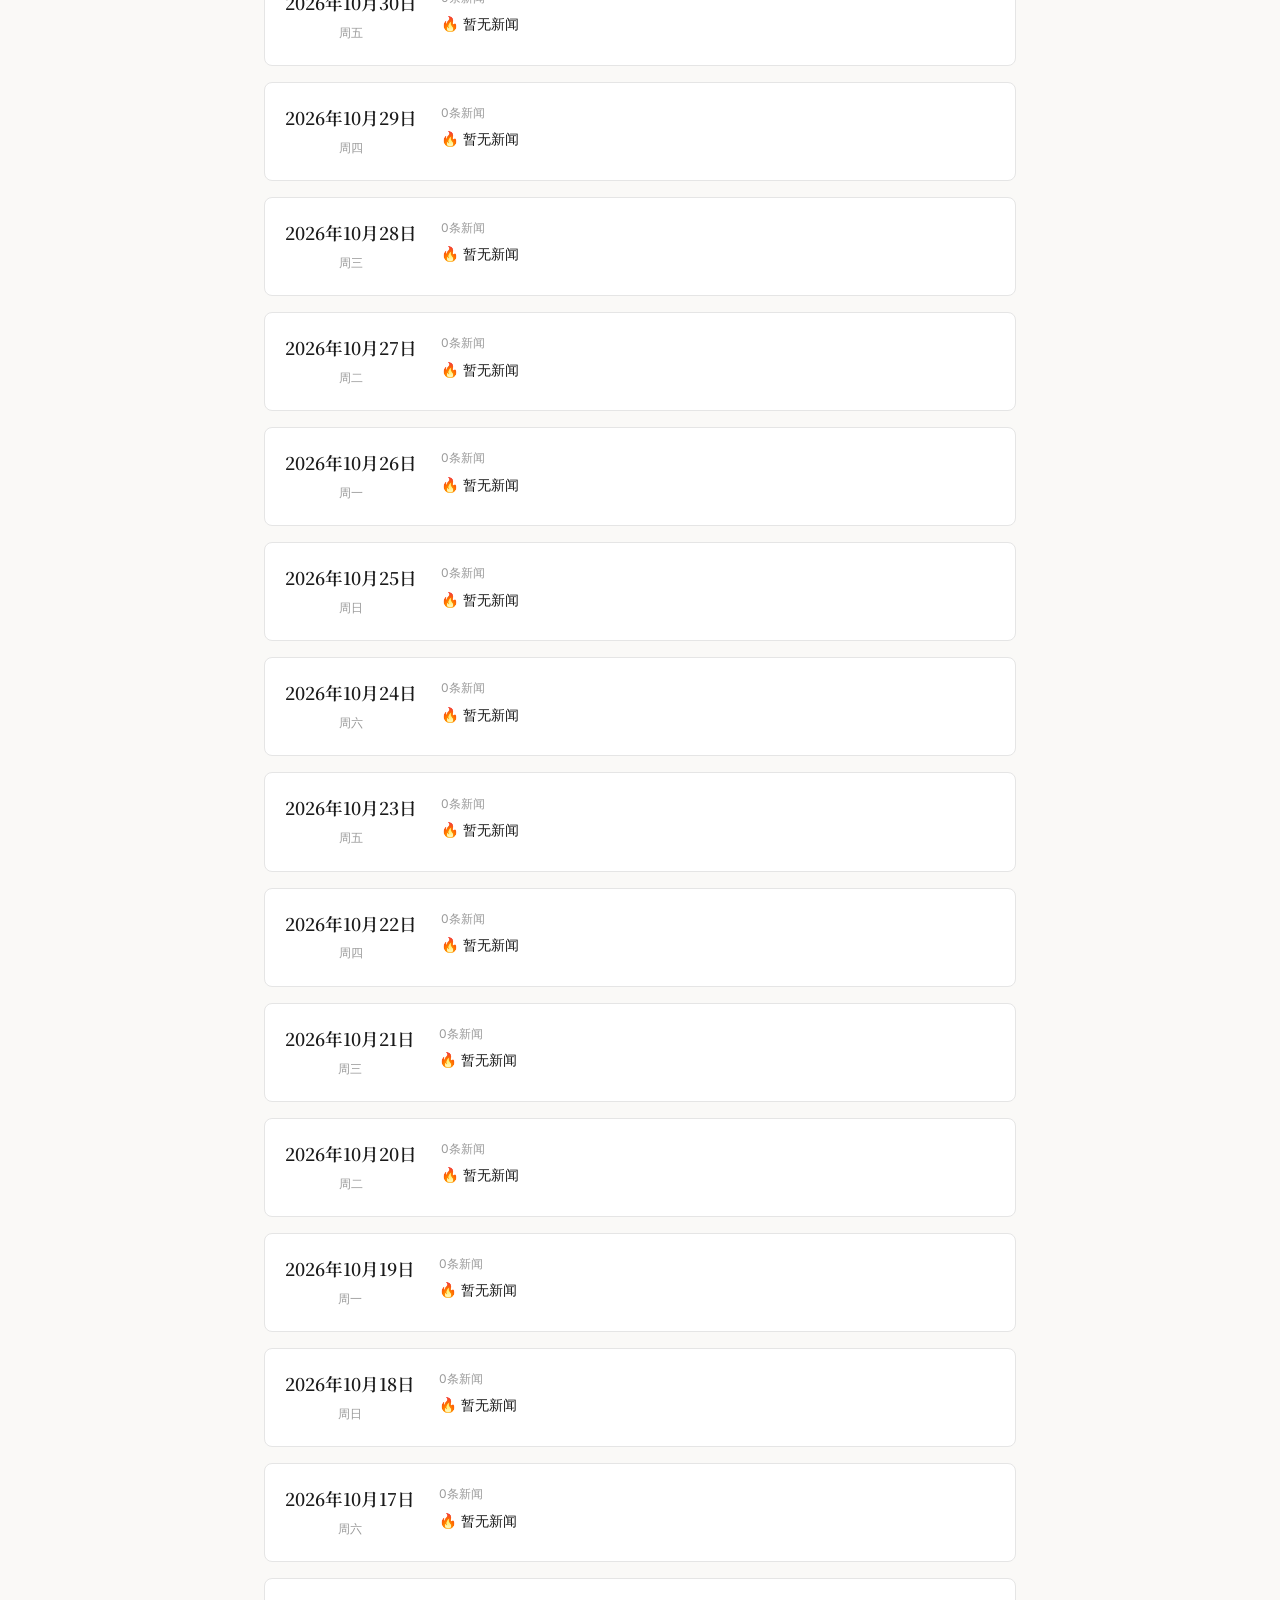
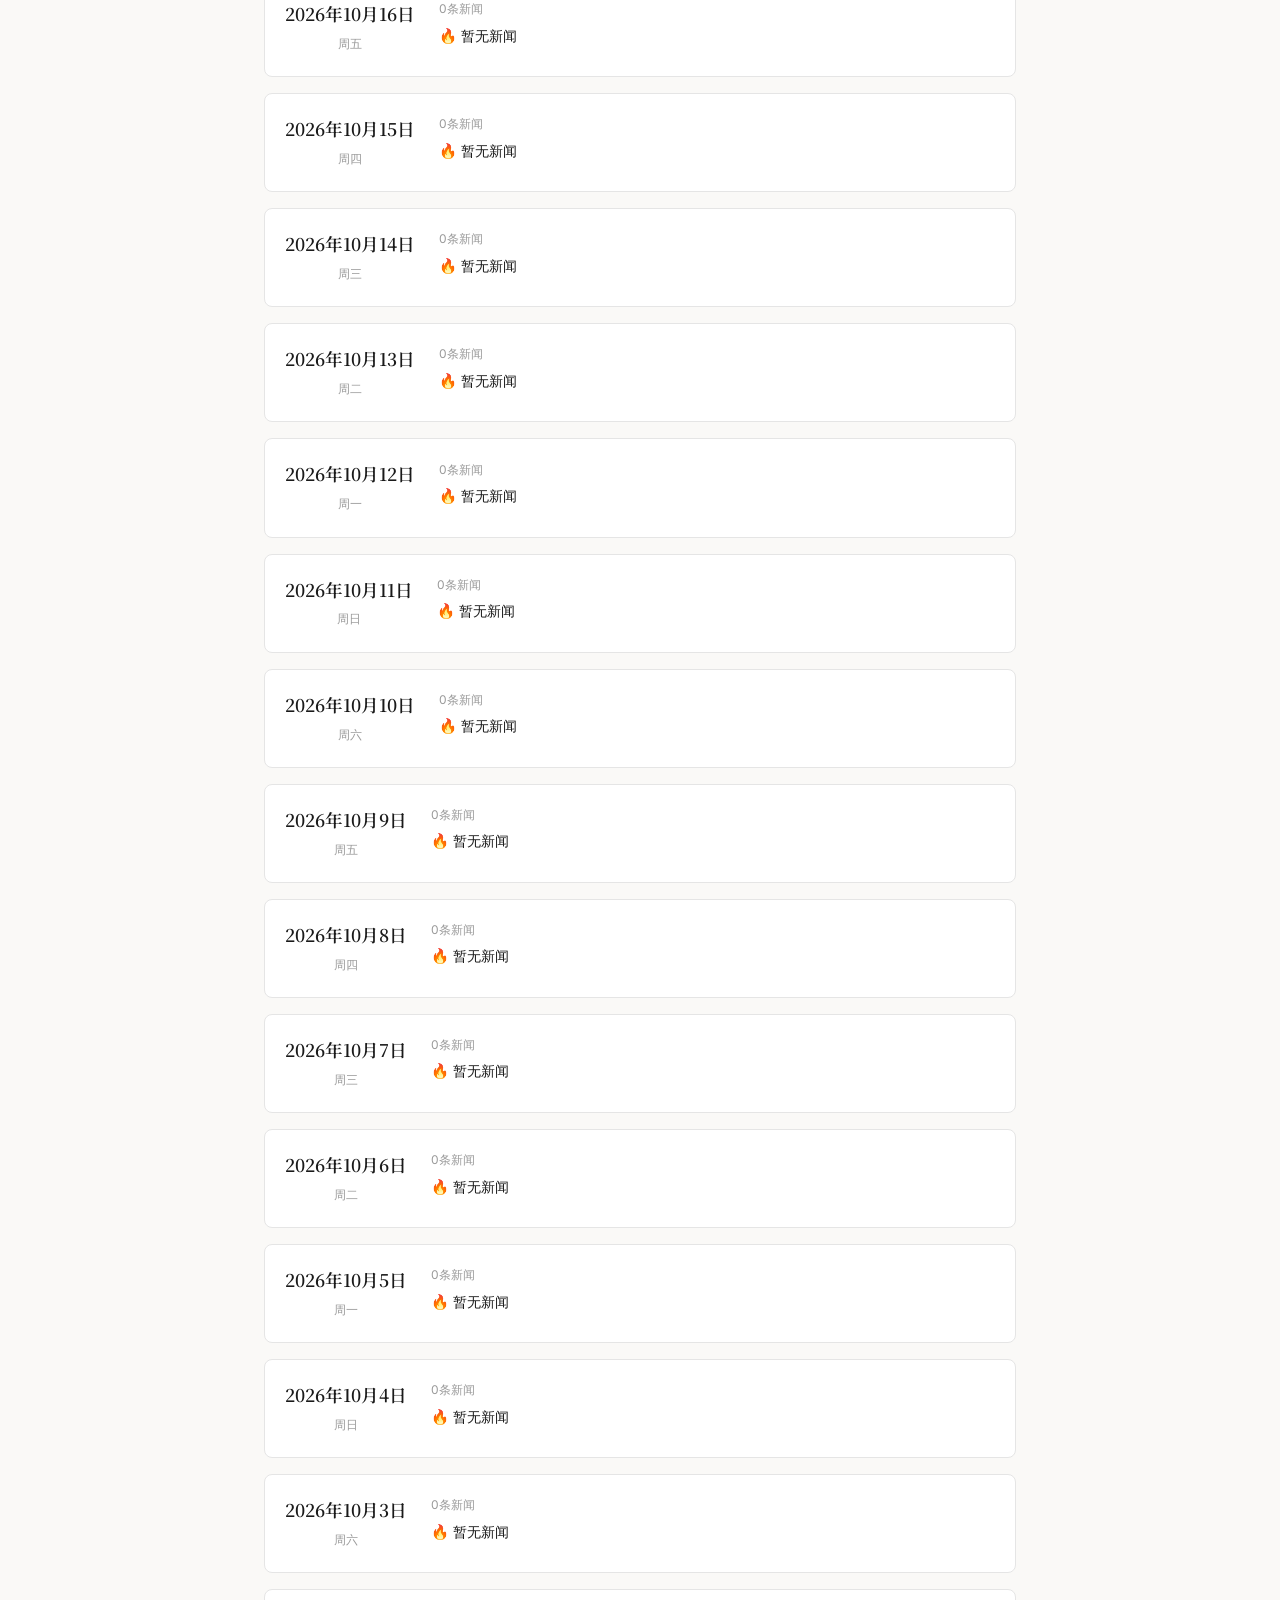
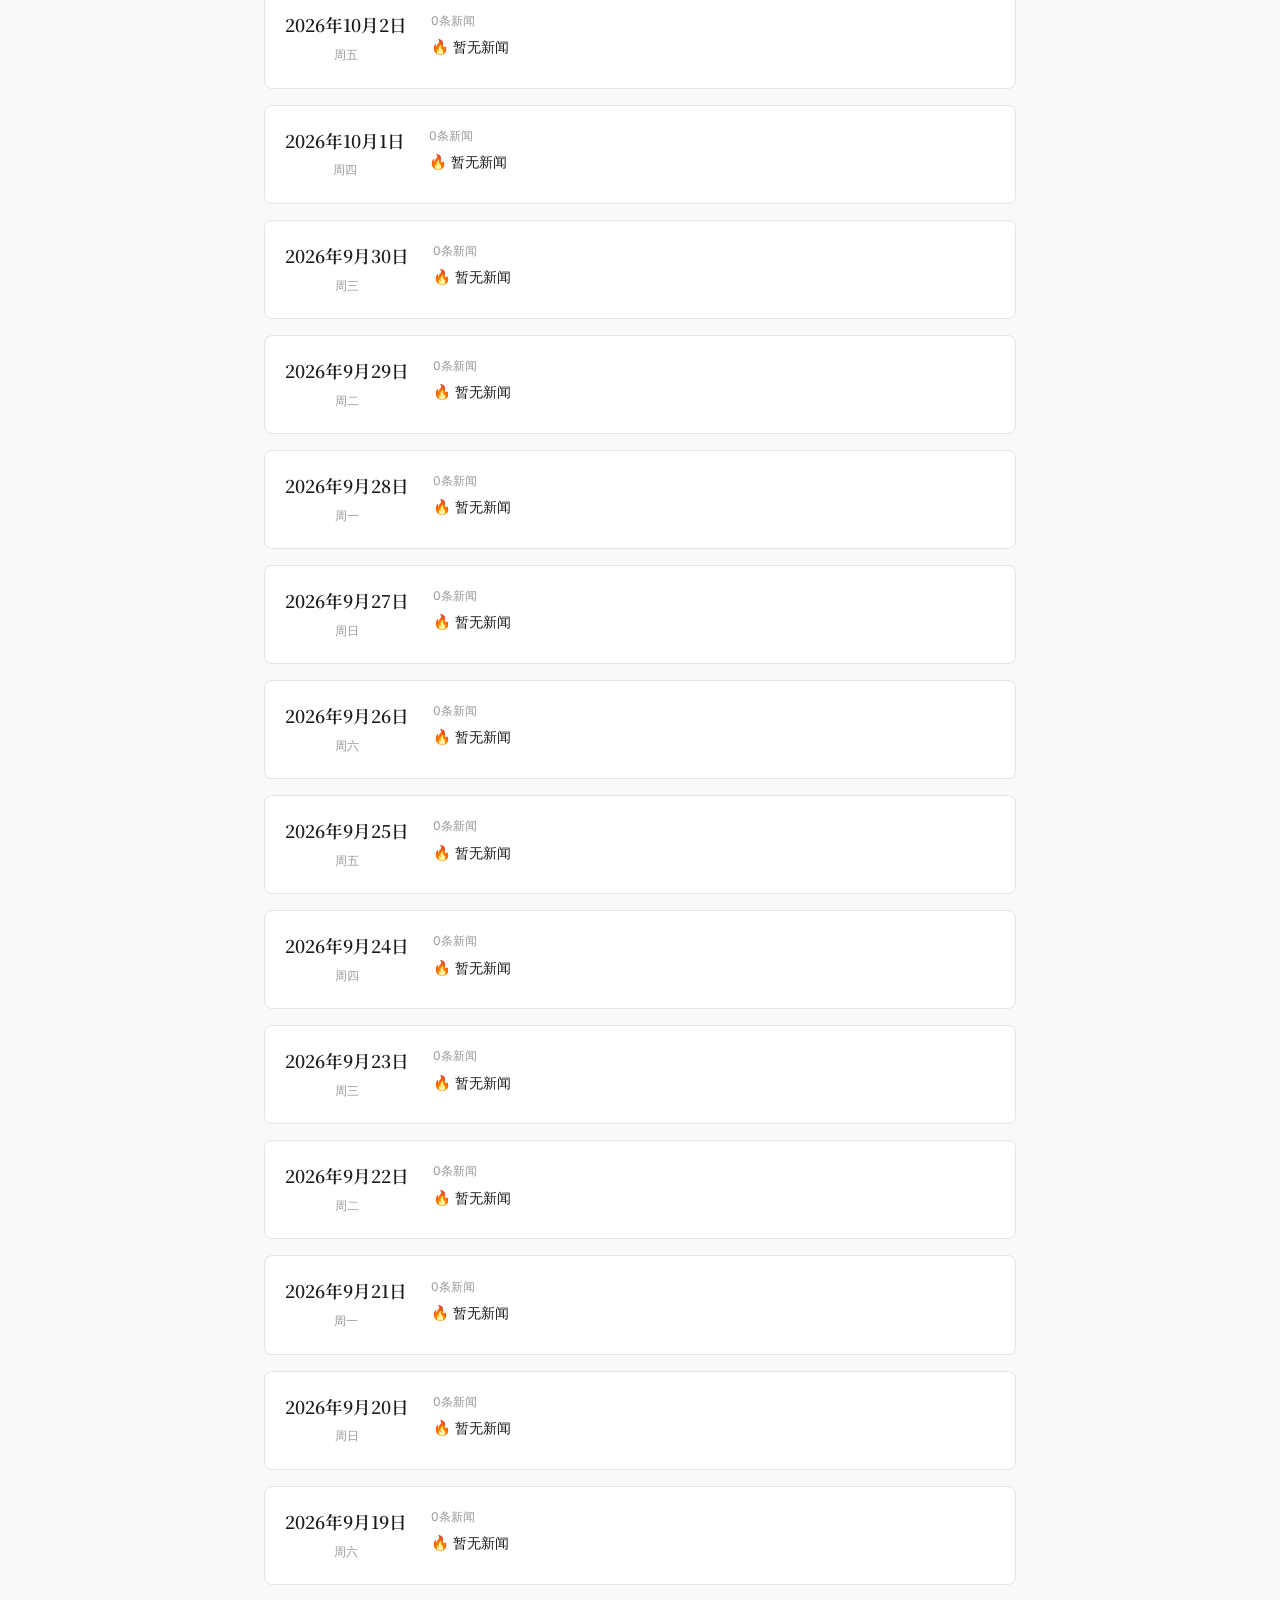
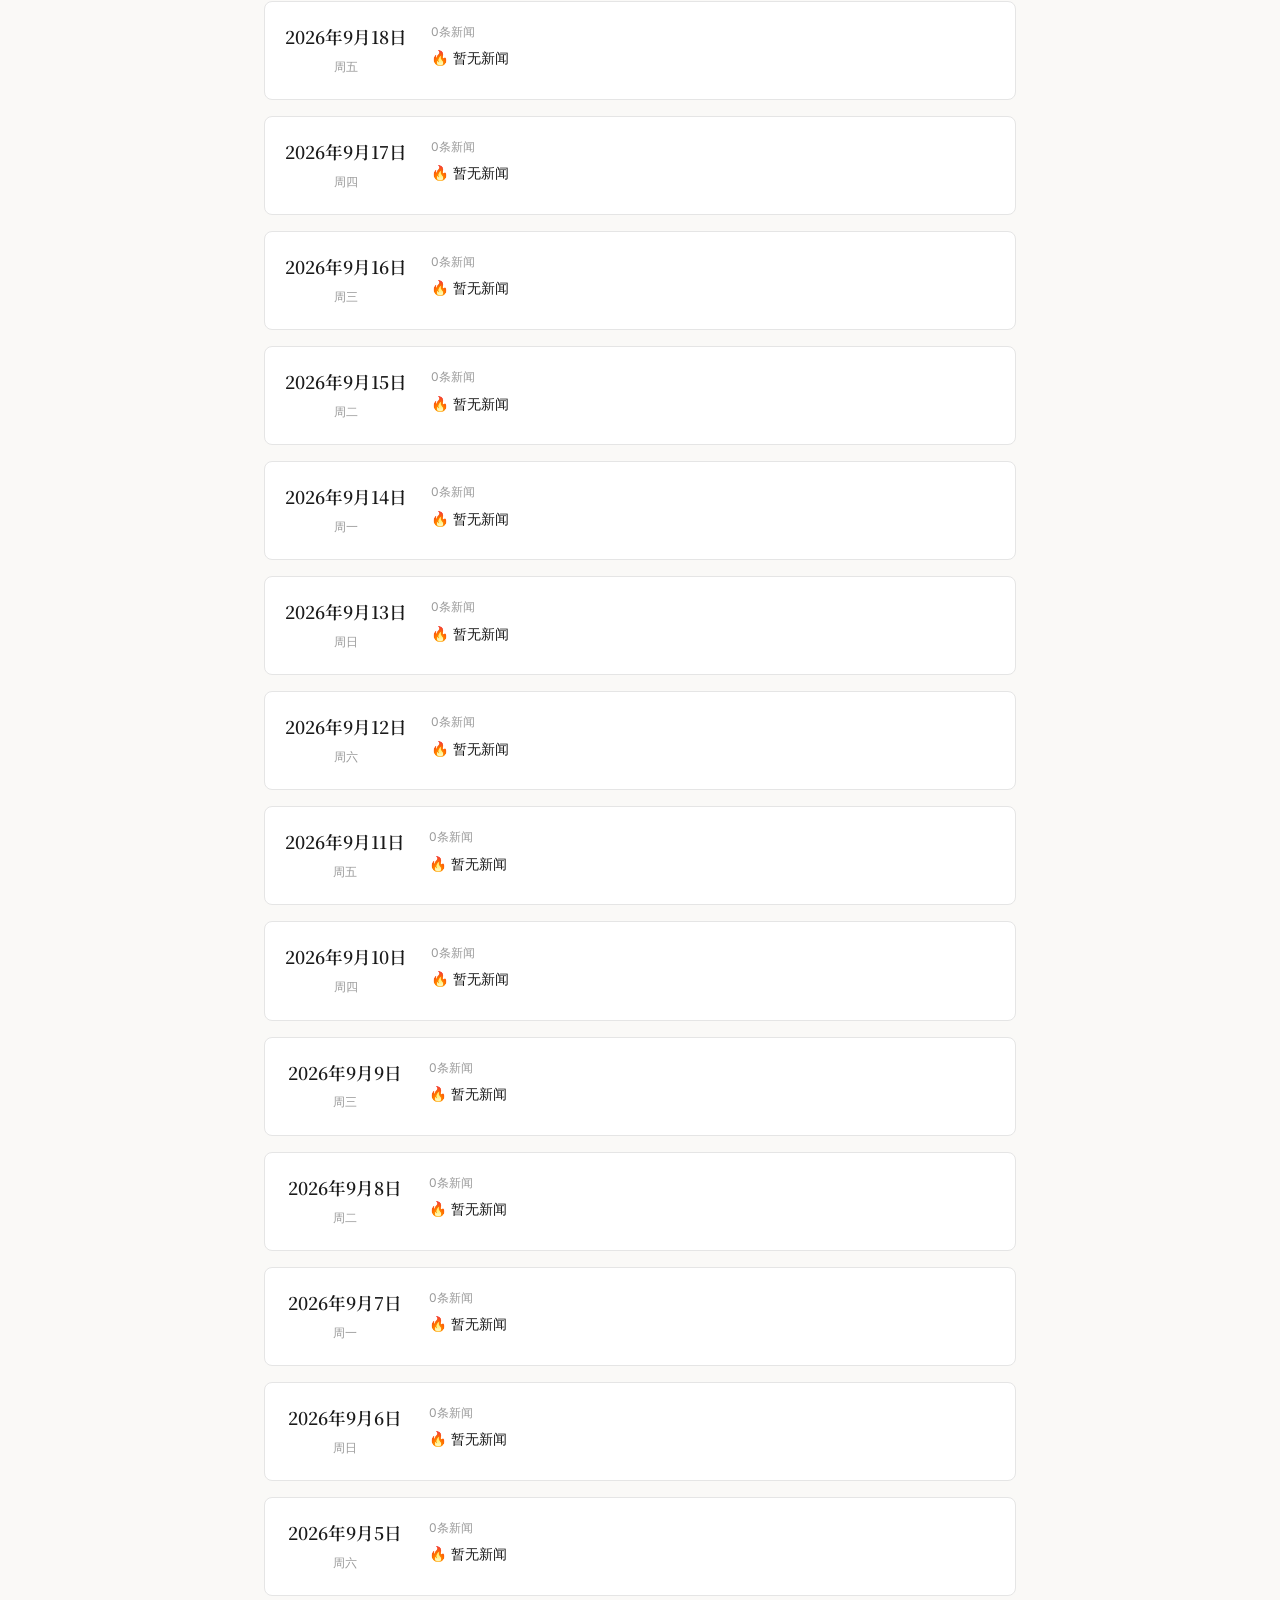
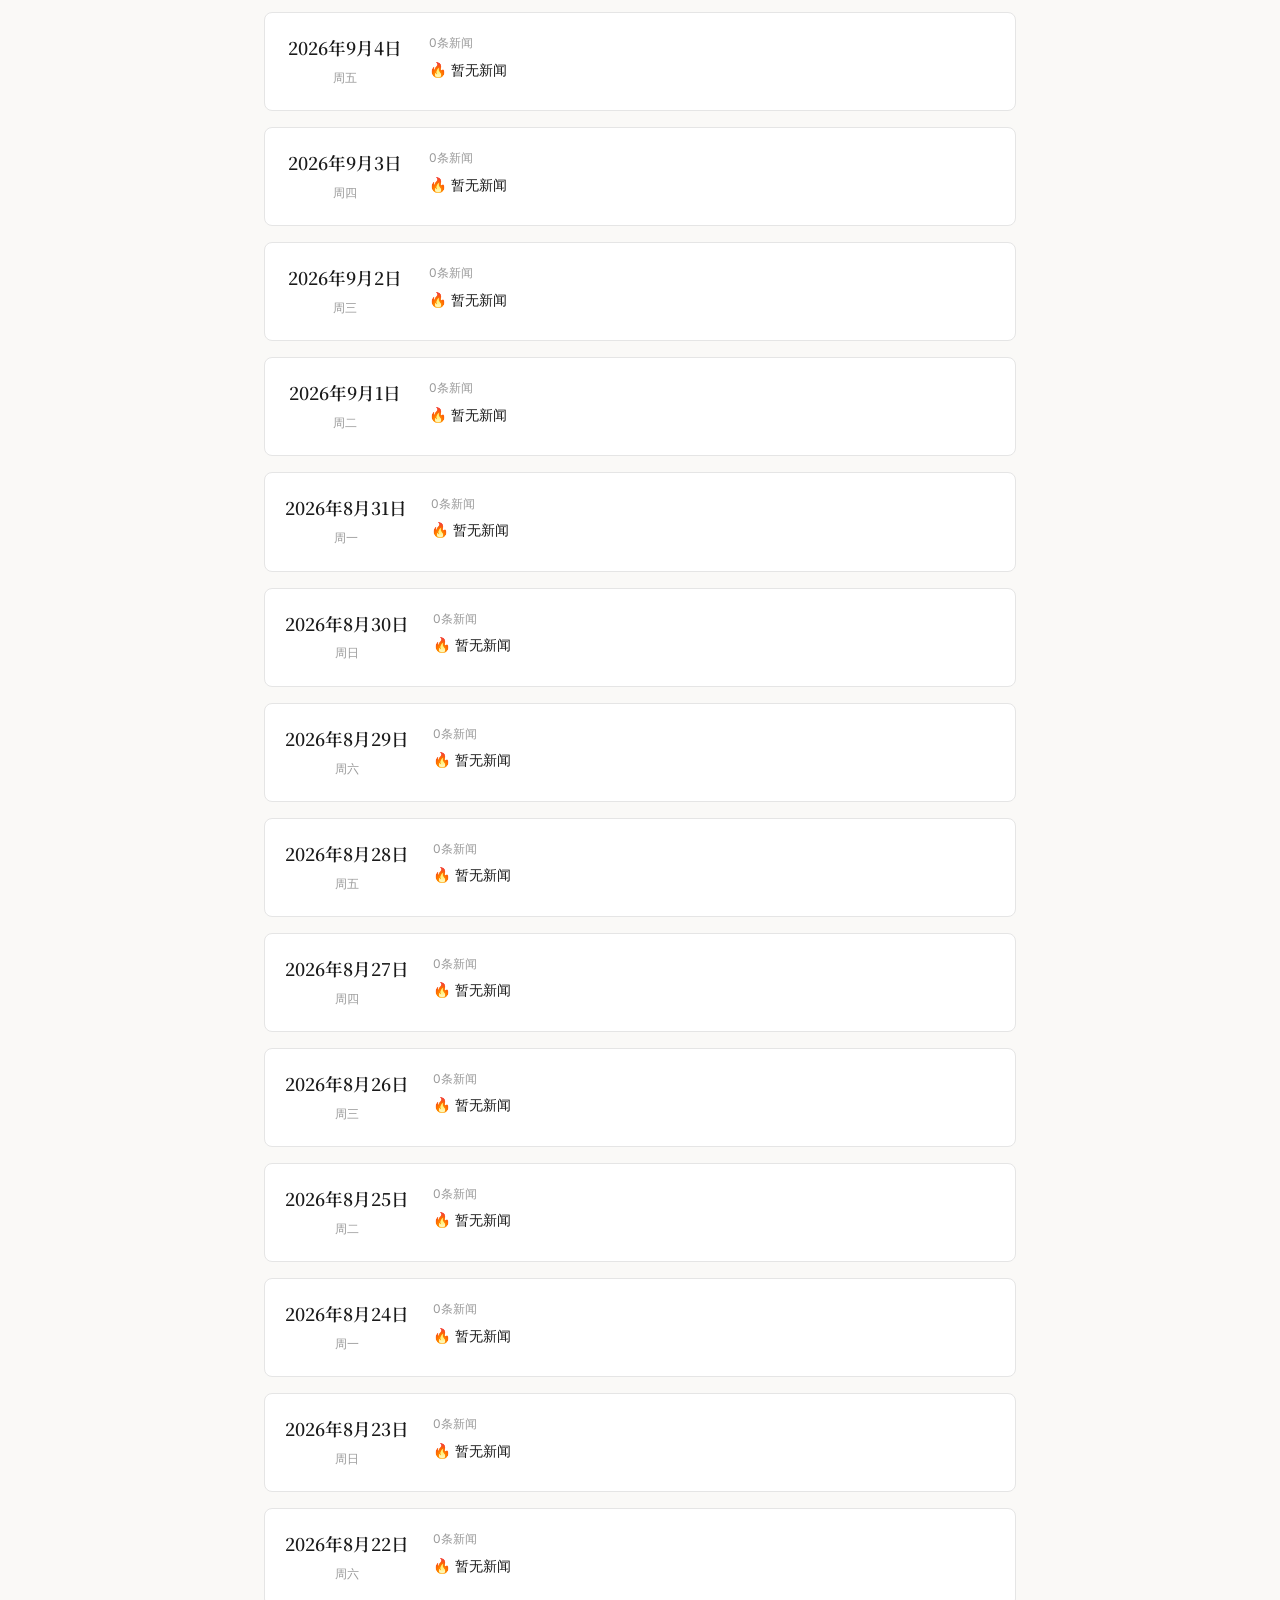
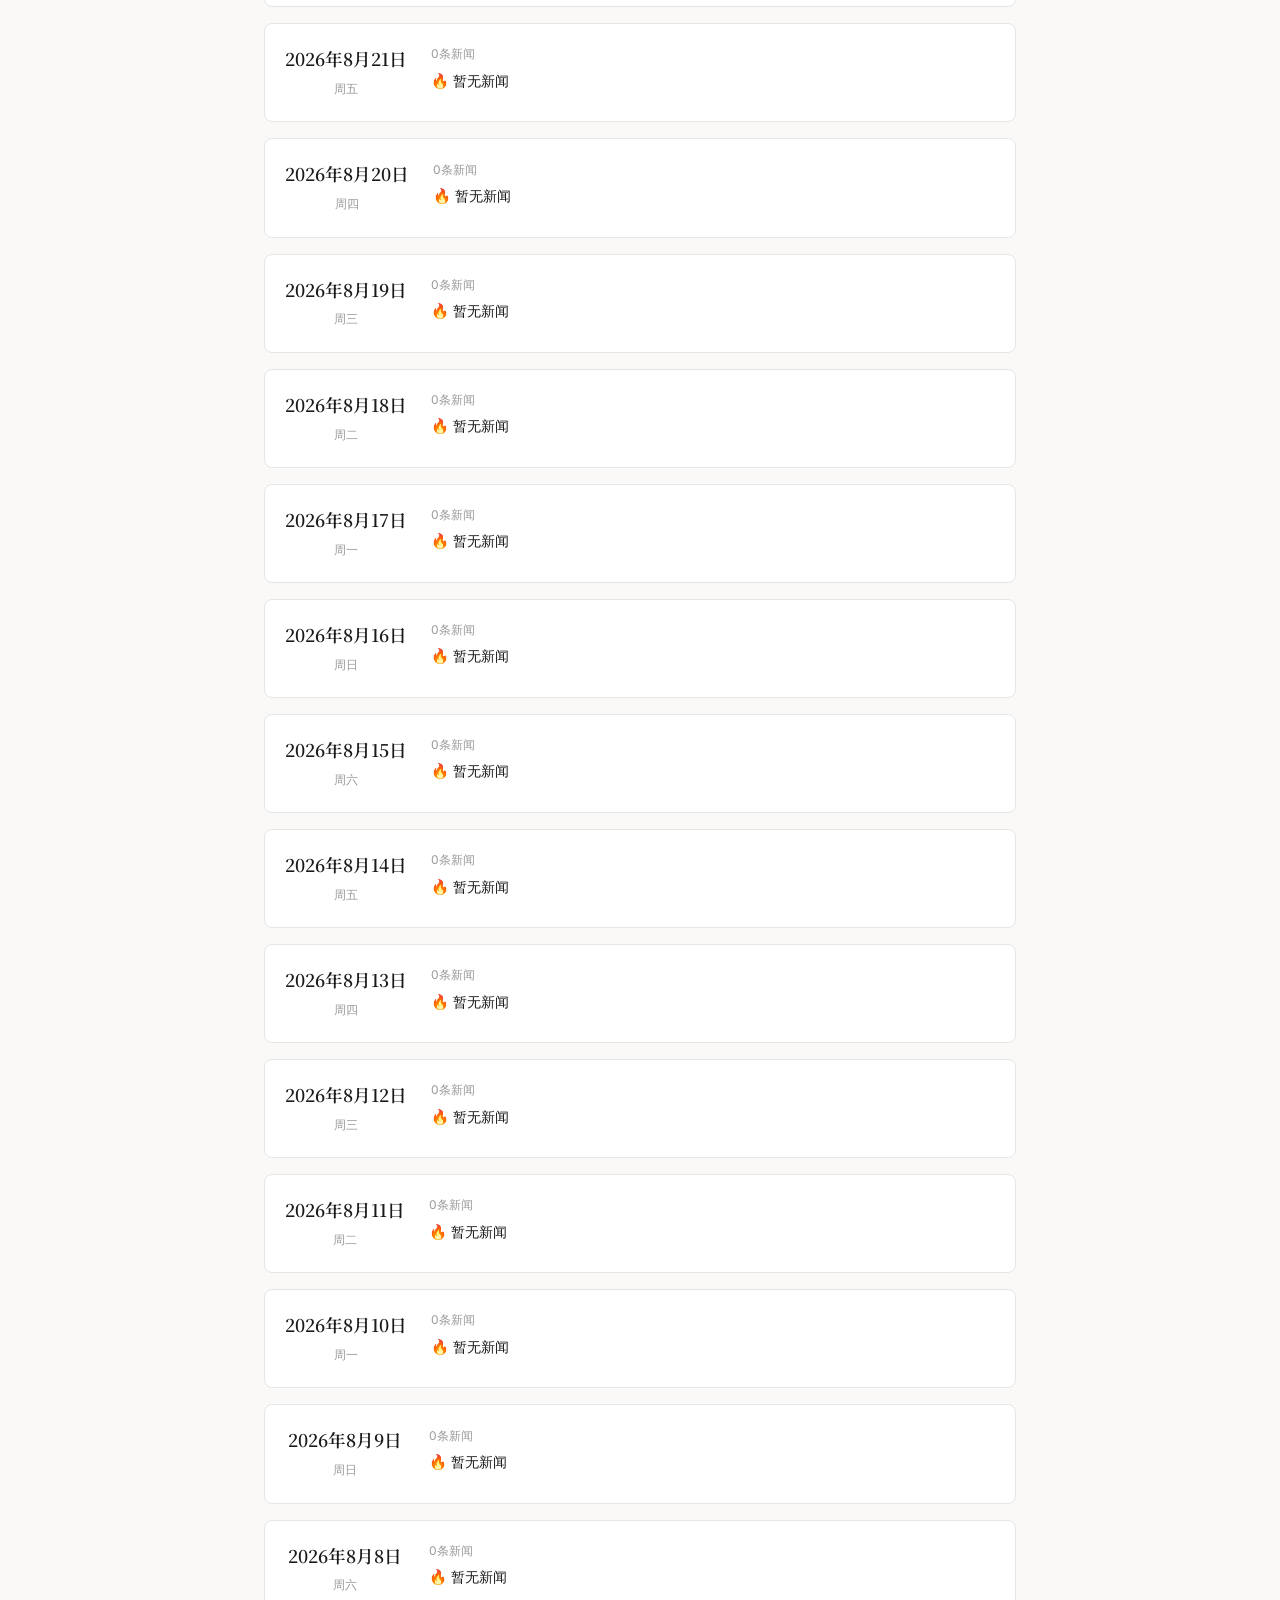
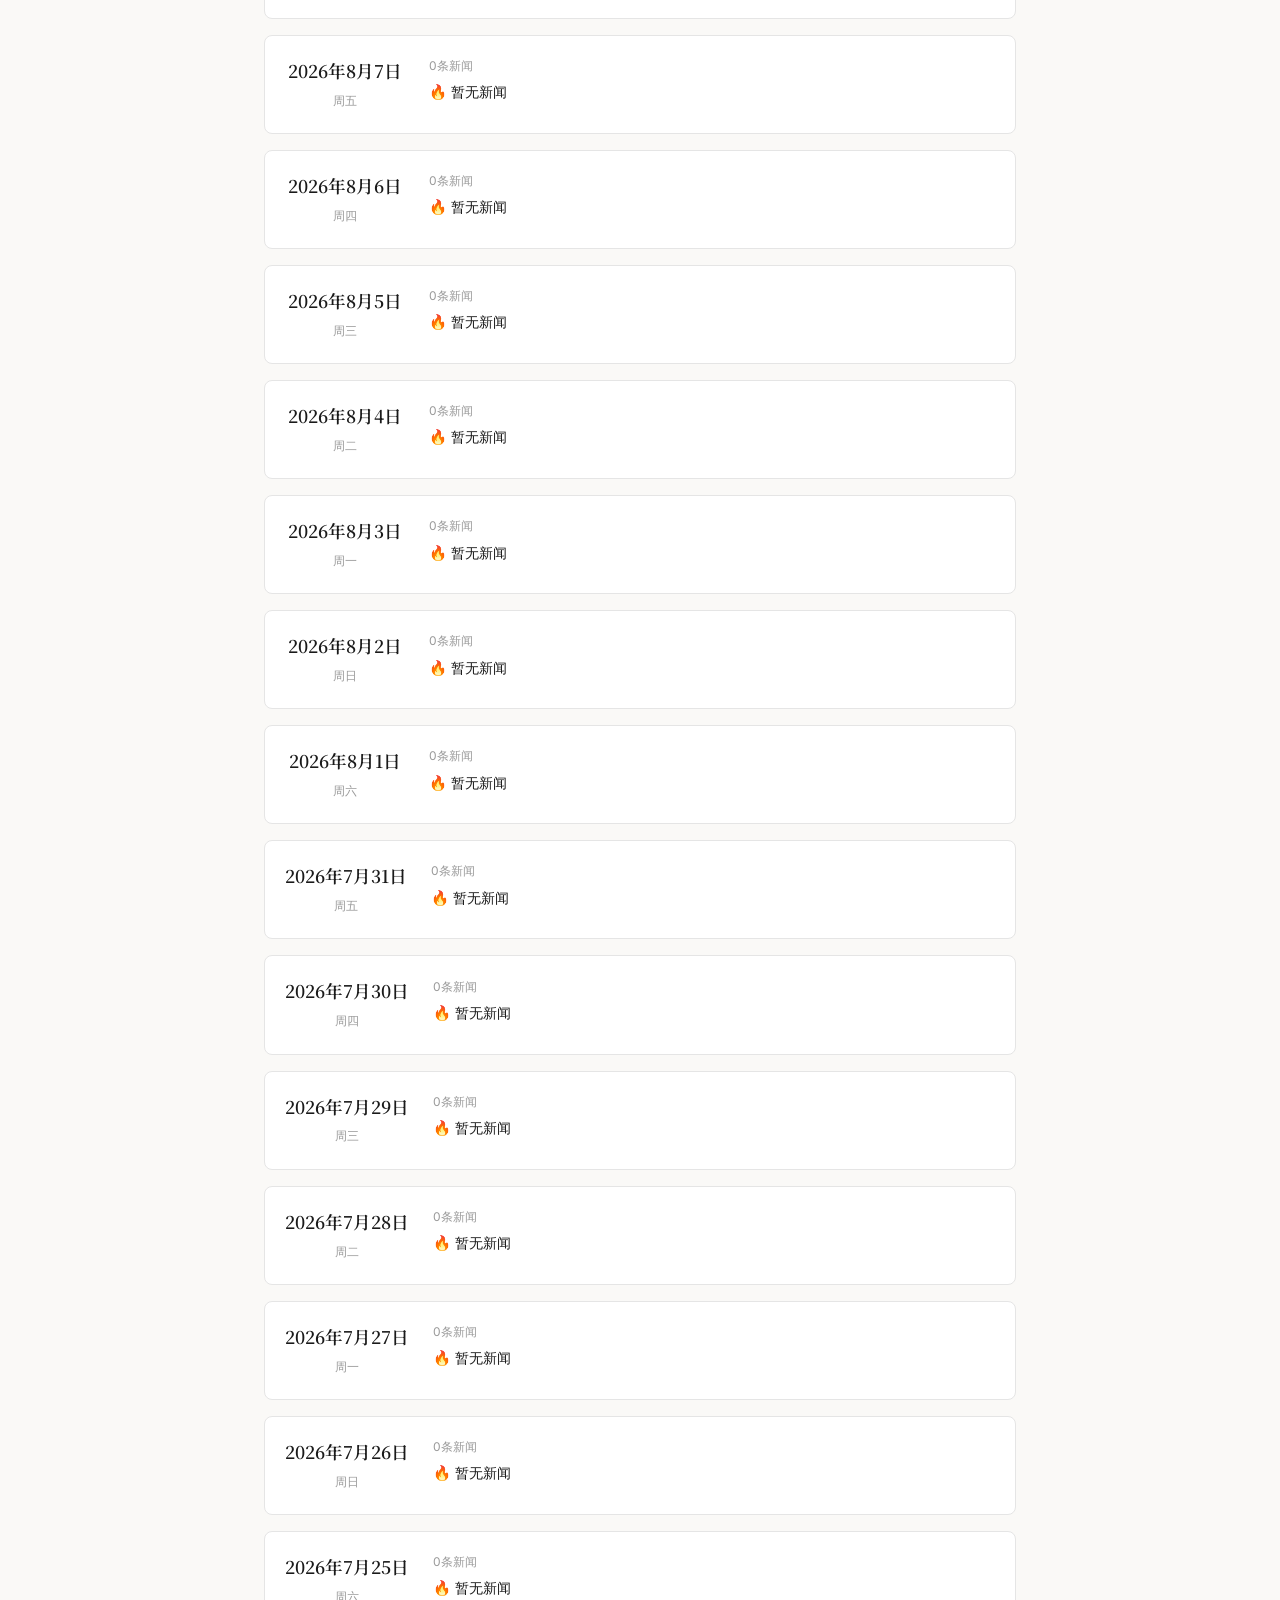
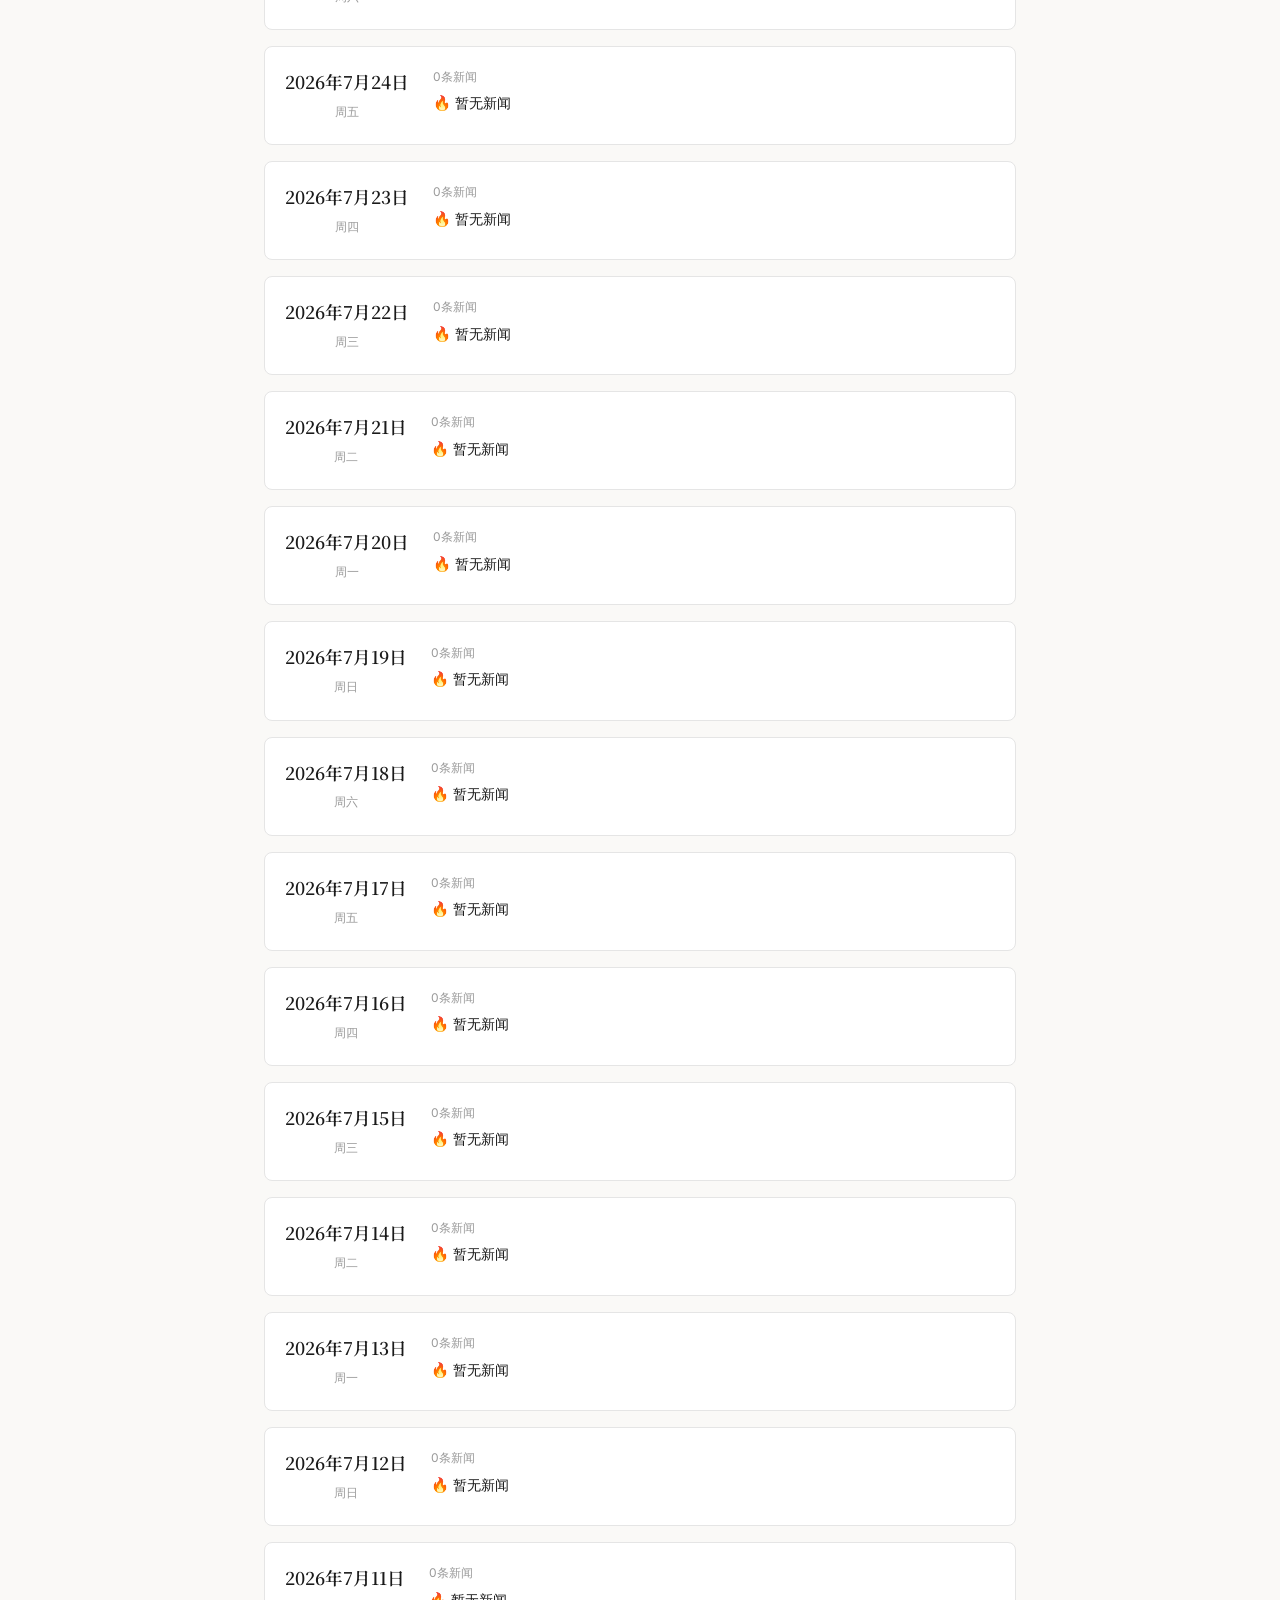
==== commit 02502c83: "Update daily news 2026-11-24" ====
--- a/docs/archive.html
+++ b/docs/archive.html
@@ -25,7 +25,17 @@
         </div>
 
         <div id="archive-list">
-                    <div class="archive-item" data-date="20261123" onclick="loadArchiveDate('20261123')" style="cursor: pointer;">
+                    <div class="archive-item" data-date="20261124" onclick="loadArchiveDate('20261124')" style="cursor: pointer;">
+            <div class="archive-date">
+                <span class="date-text">2026年11月24日</span>
+                <span class="weekday-text">周二</span>
+            </div>
+            <div class="archive-info">
+                <div class="archive-count">0条新闻</div>
+                <div class="archive-top">🔥 暂无新闻</div>
+                <div class="archive-cats"></div>
+            </div>
+        </div>        <div class="archive-item" data-date="20261123" onclick="loadArchiveDate('20261123')" style="cursor: pointer;">
             <div class="archive-date">
                 <span class="date-text">2026年11月23日</span>
                 <span class="weekday-text">周一</span>
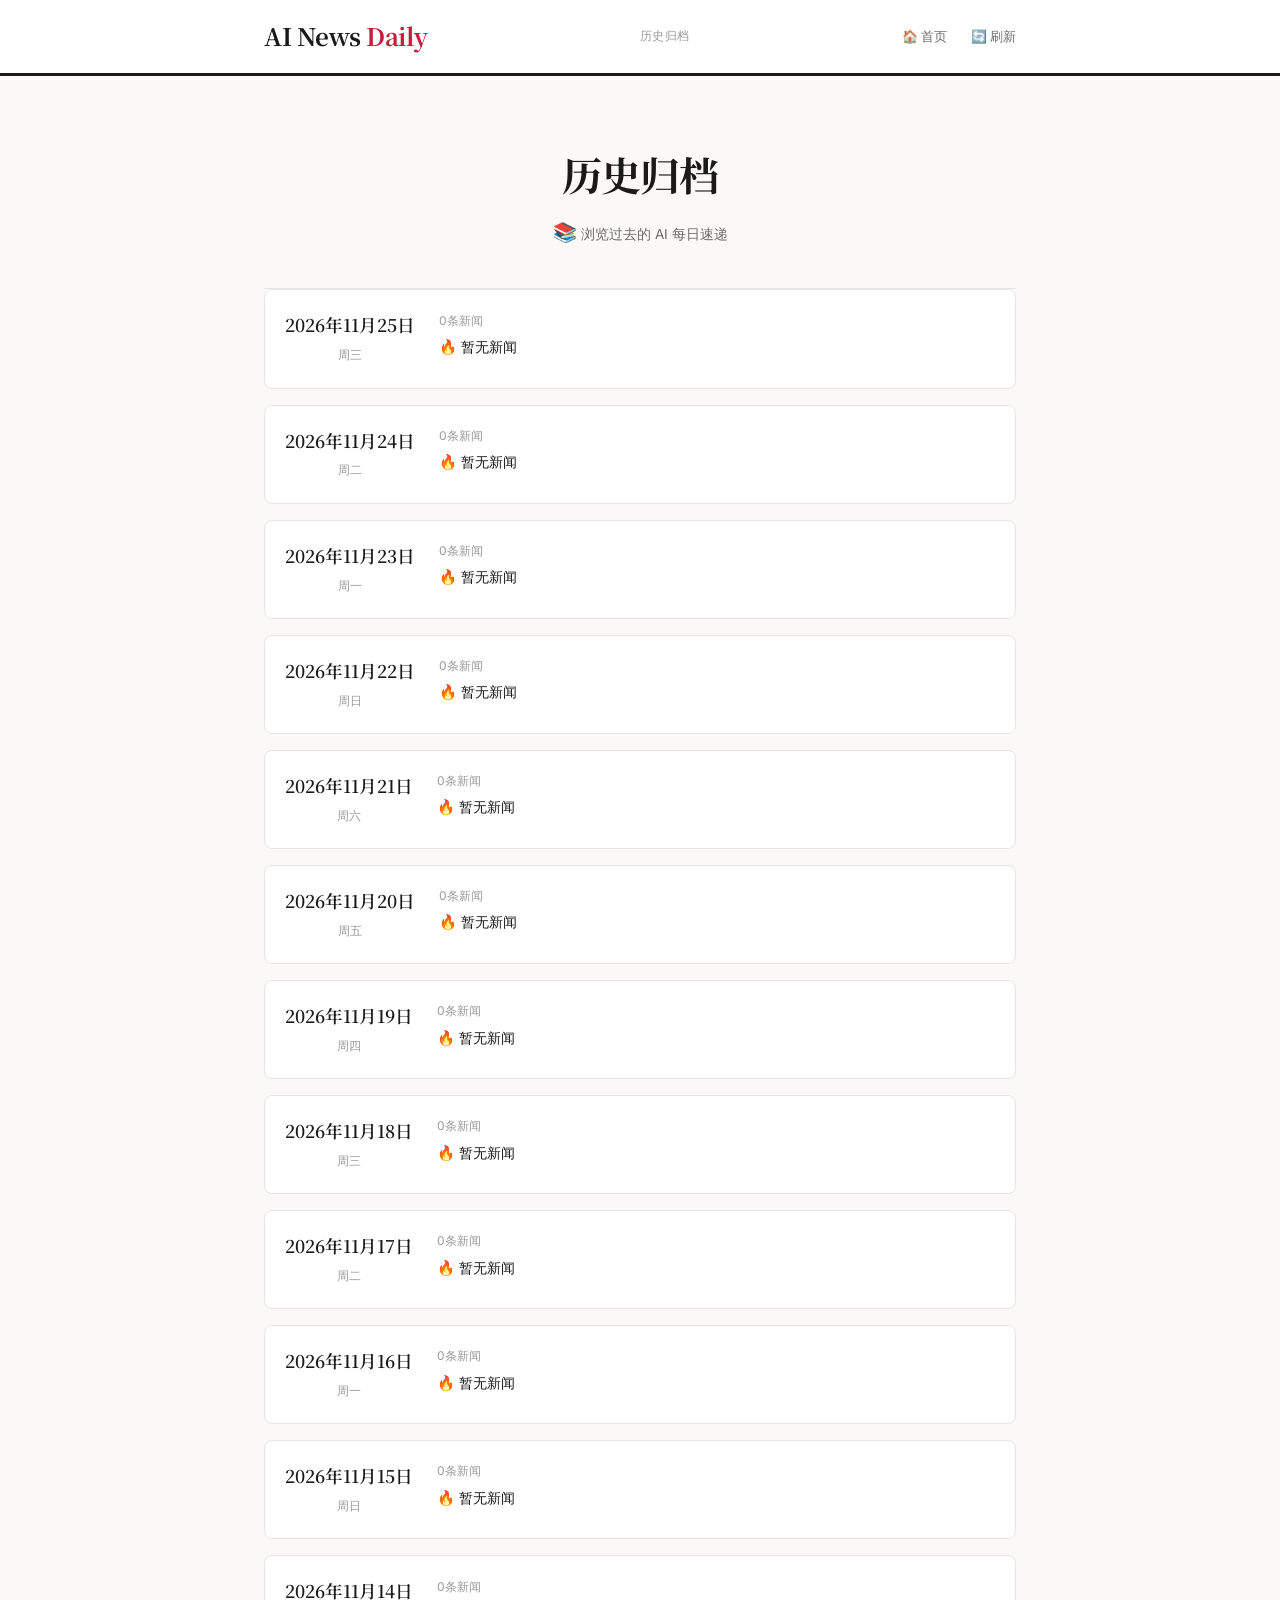
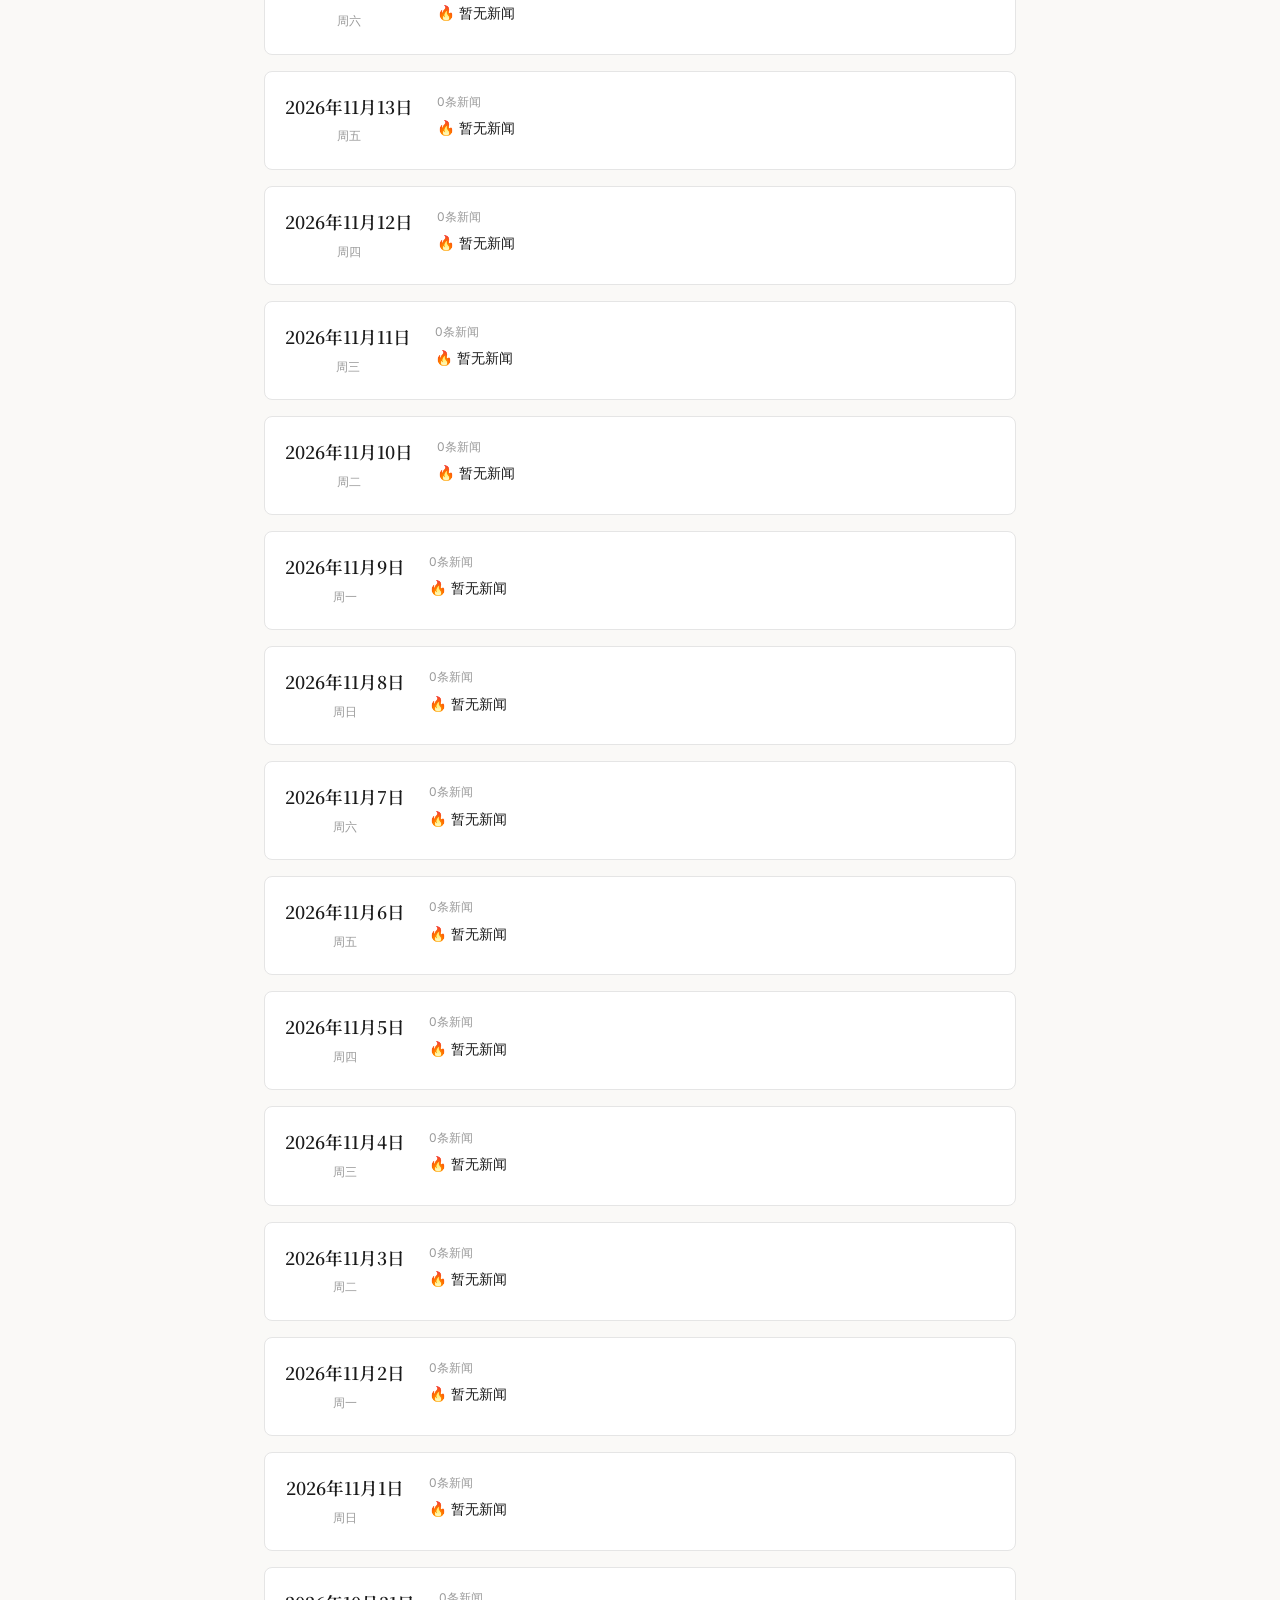
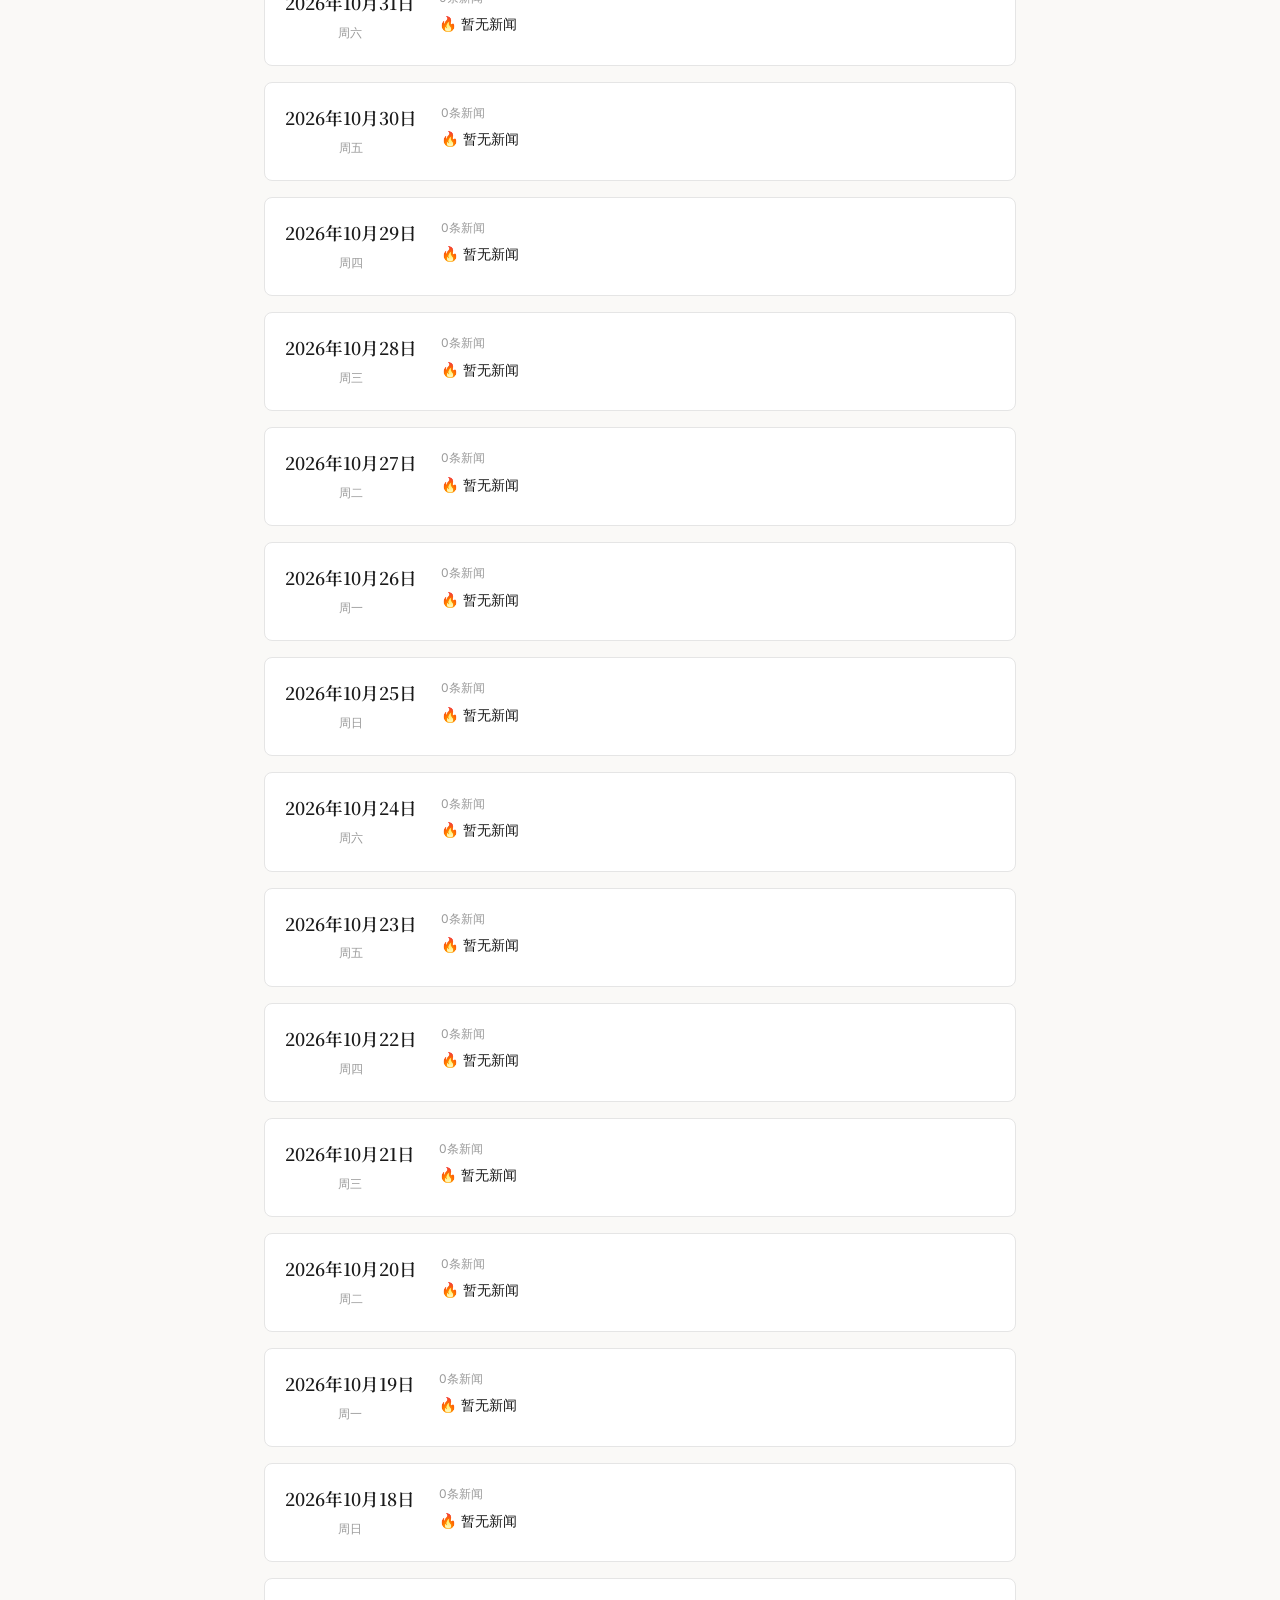
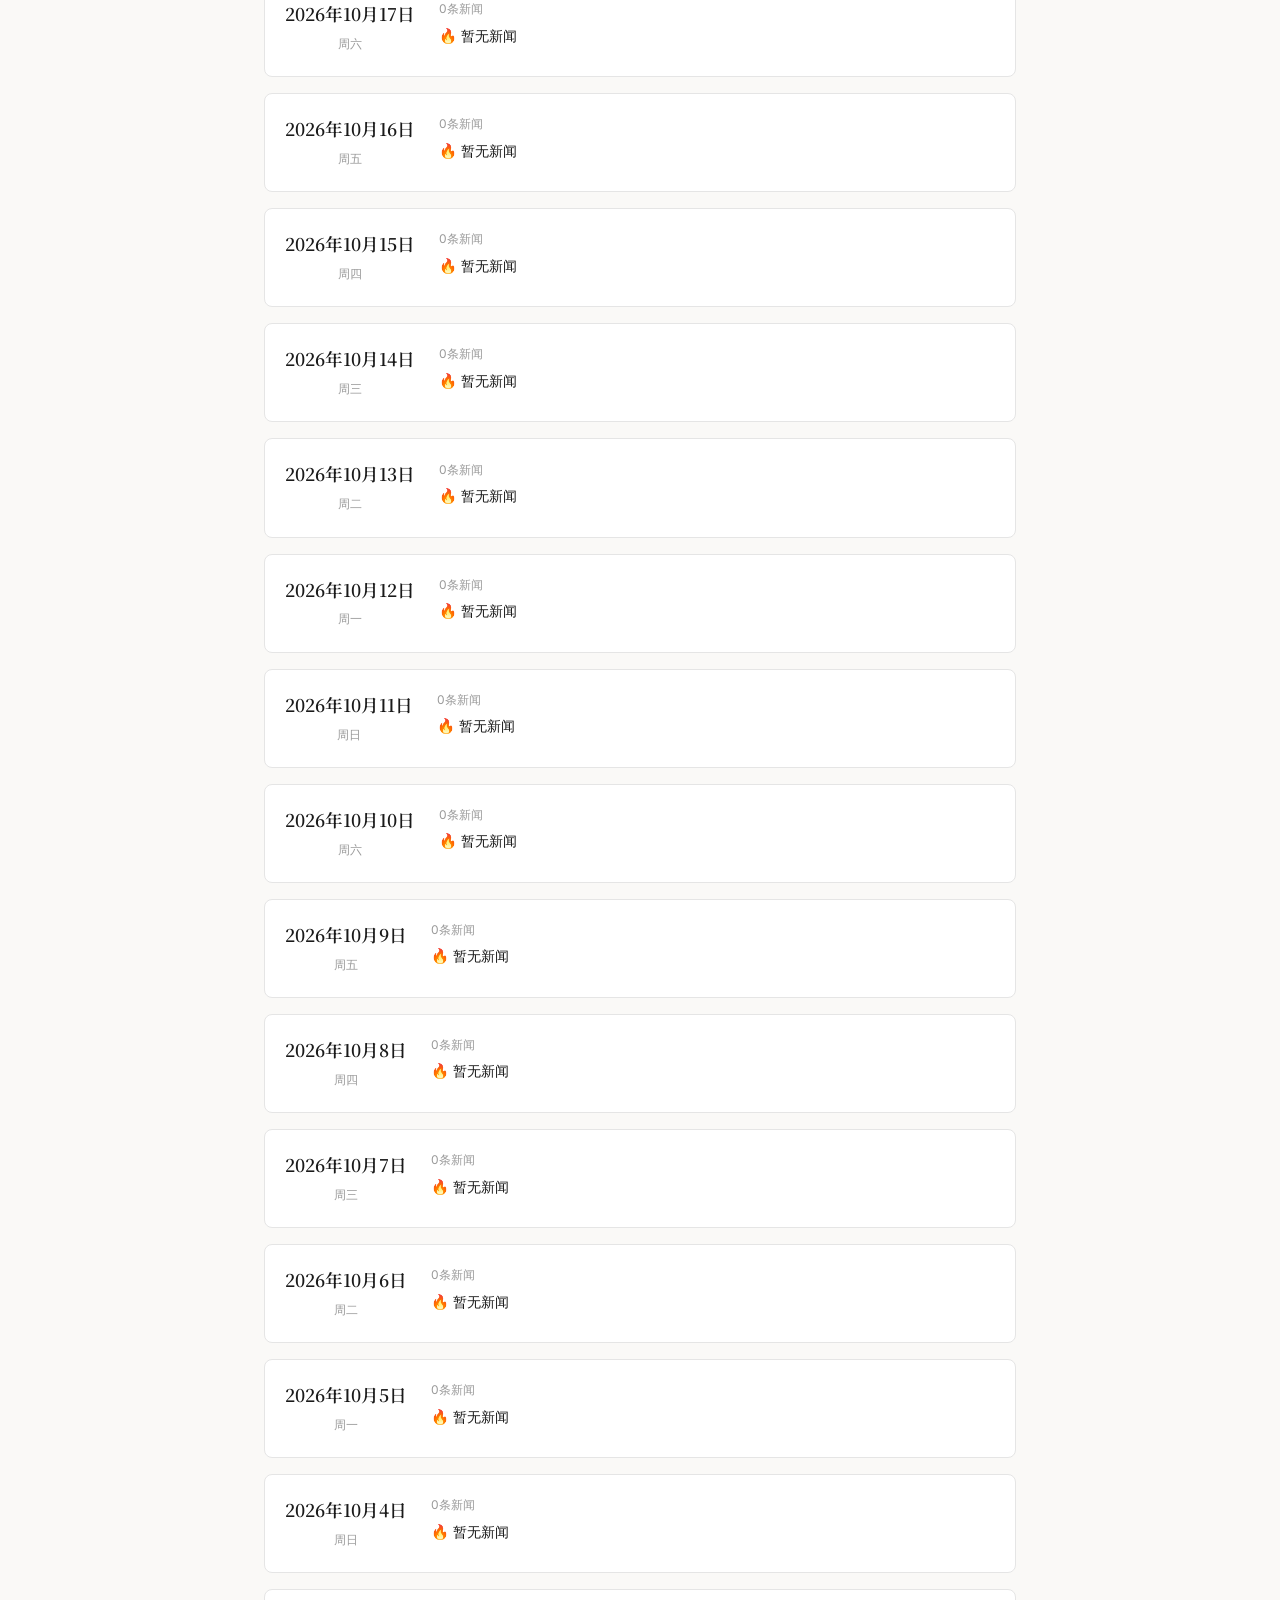
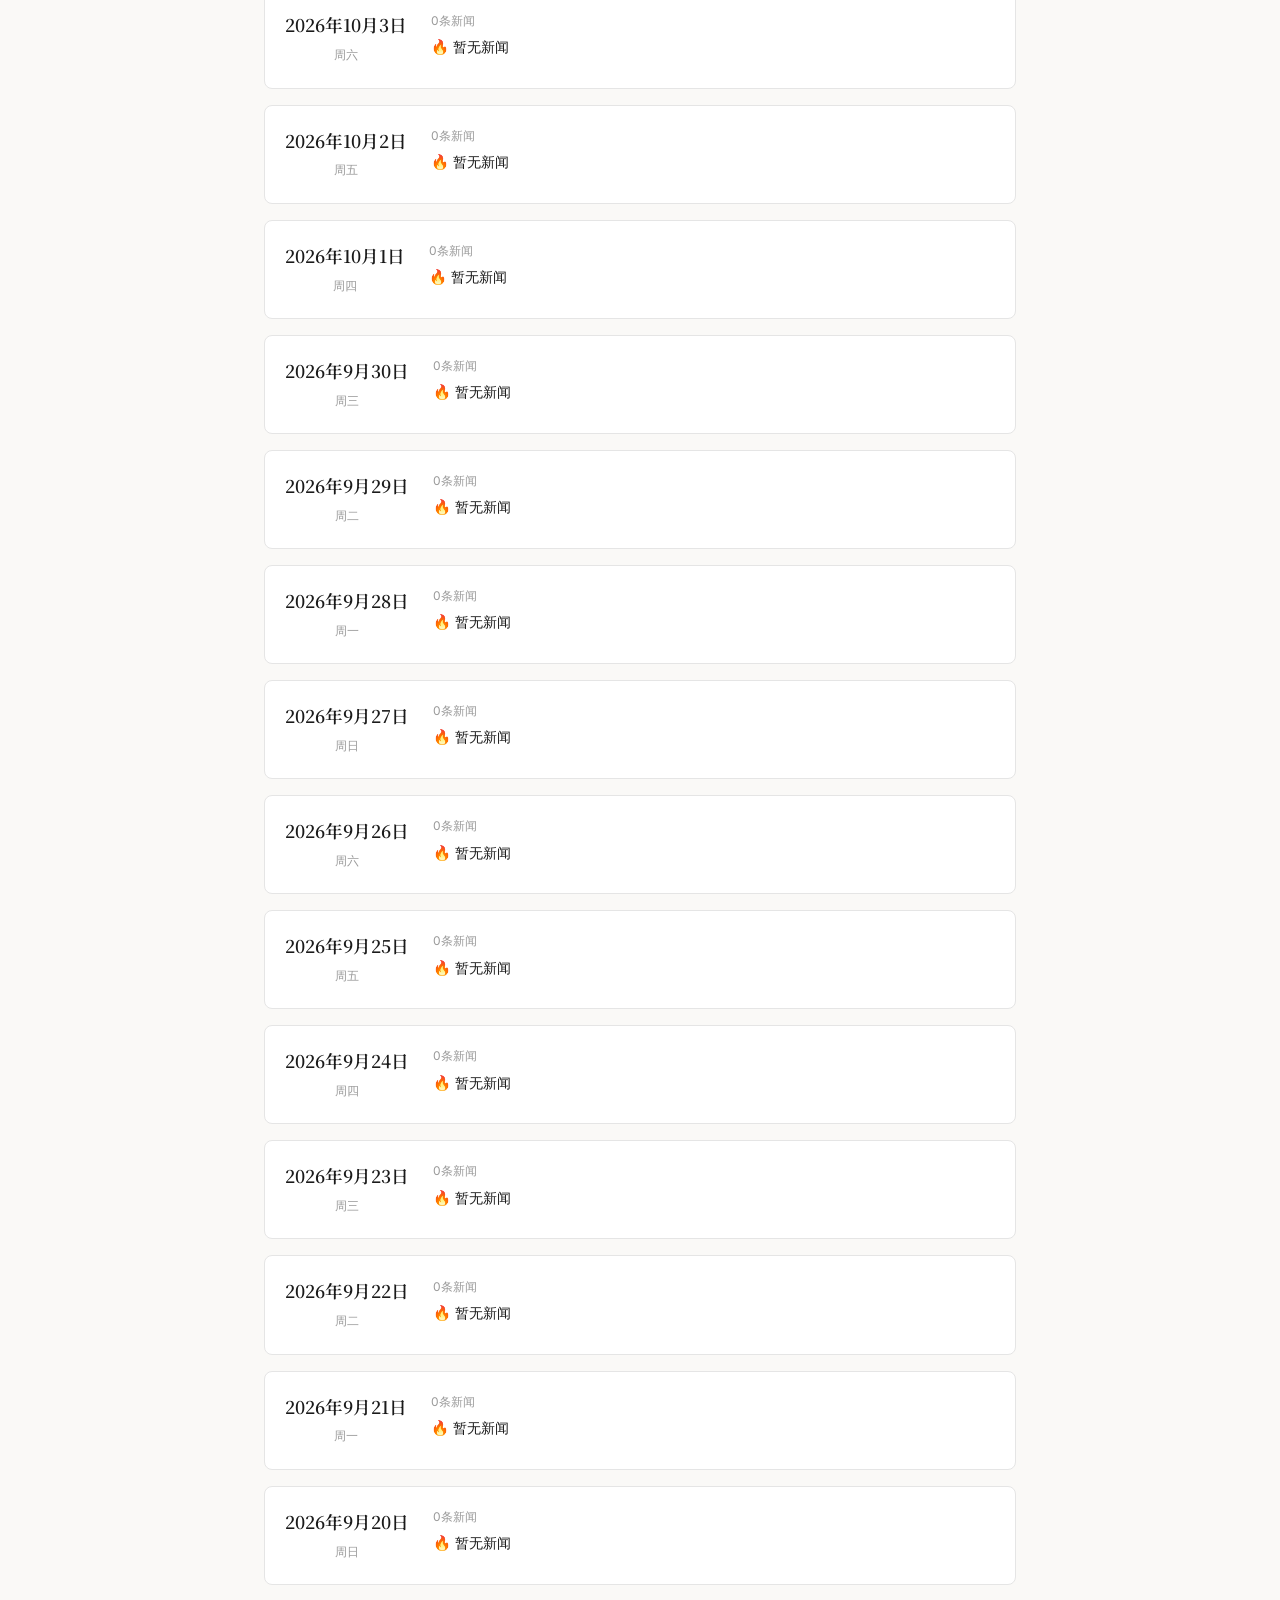
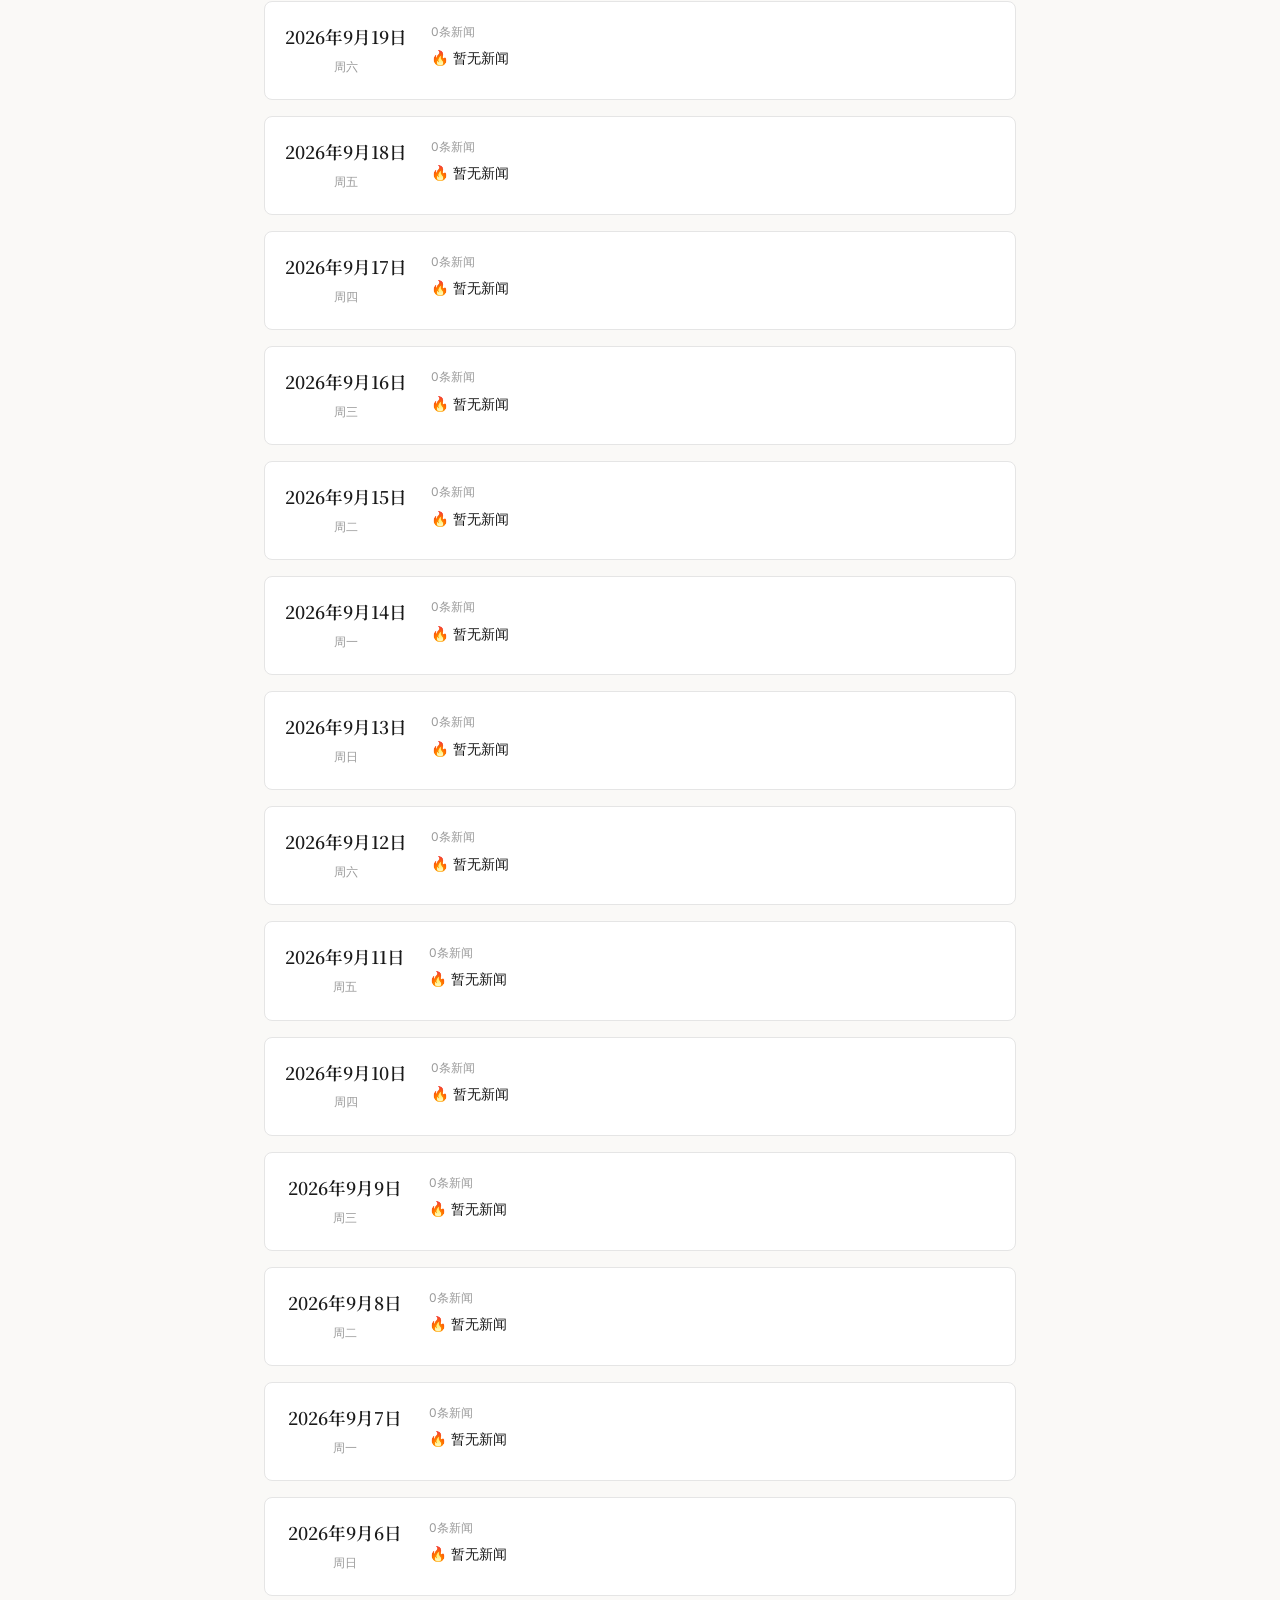
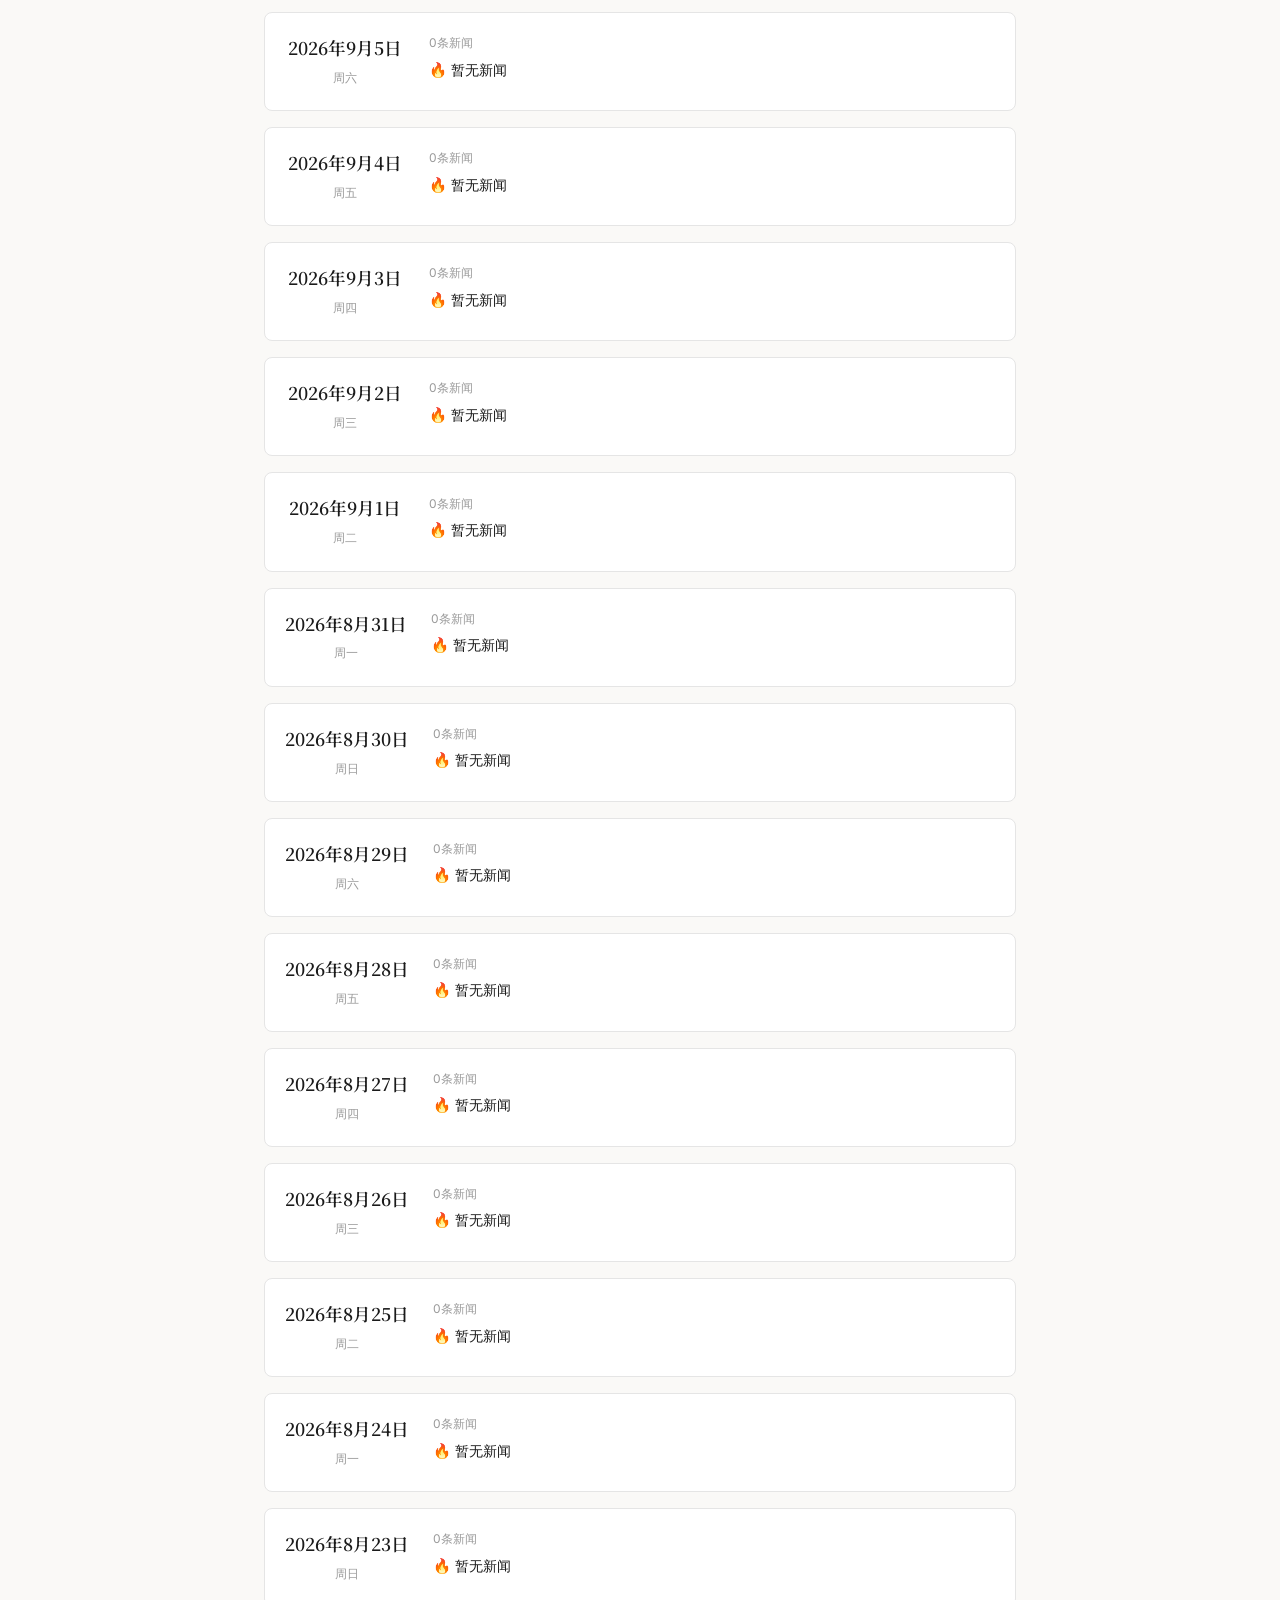
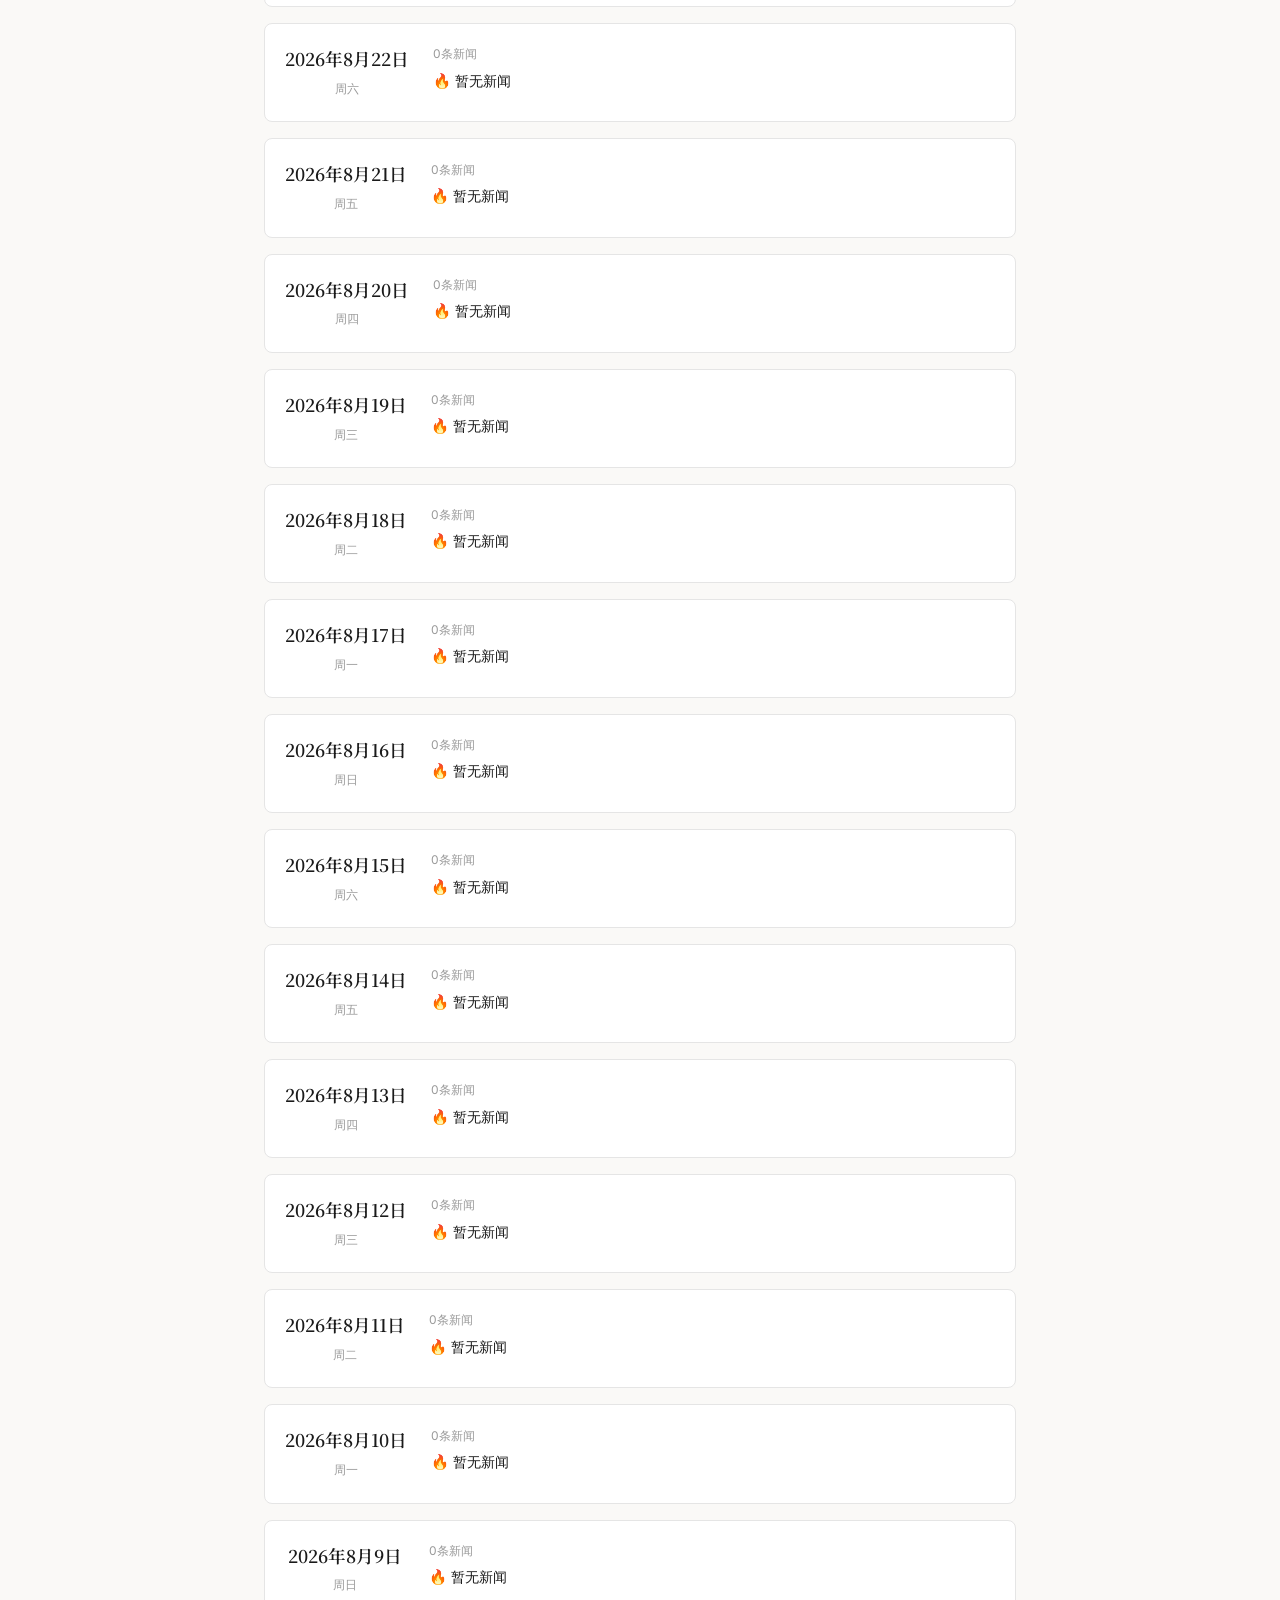
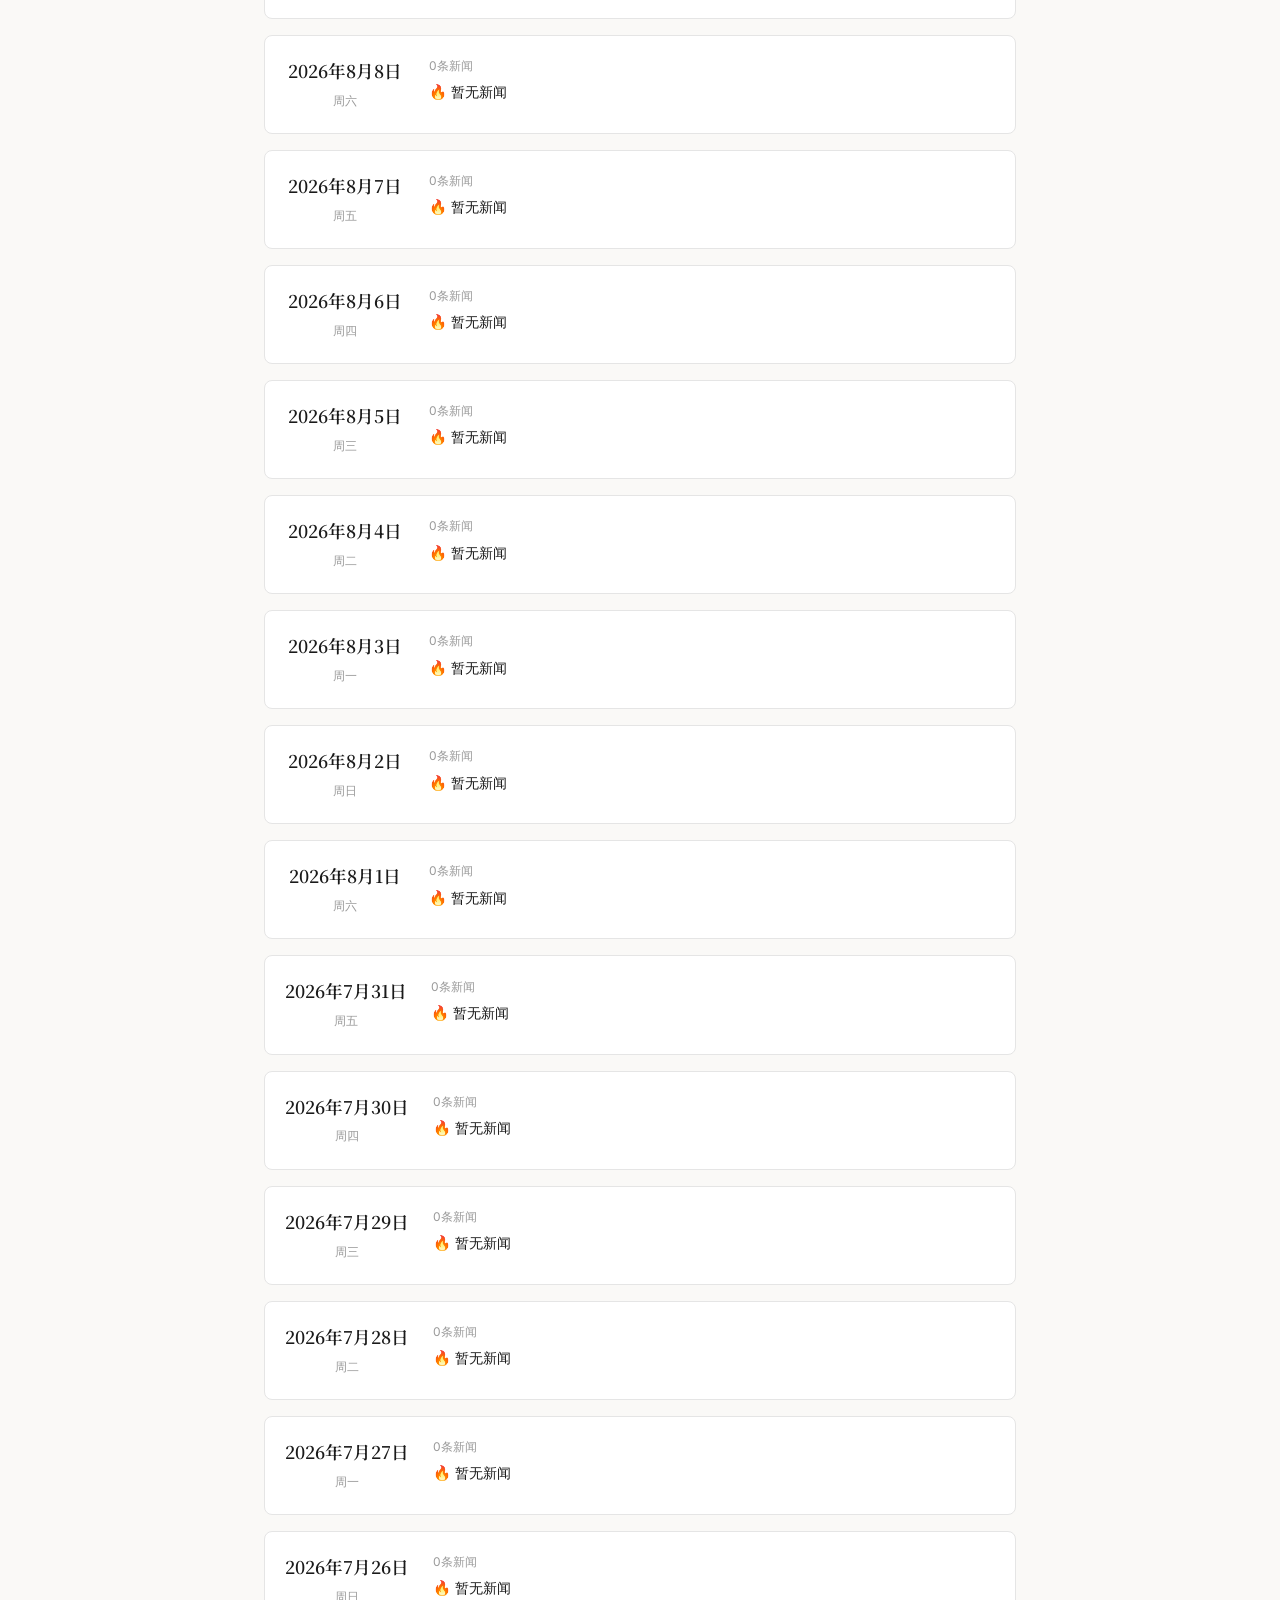
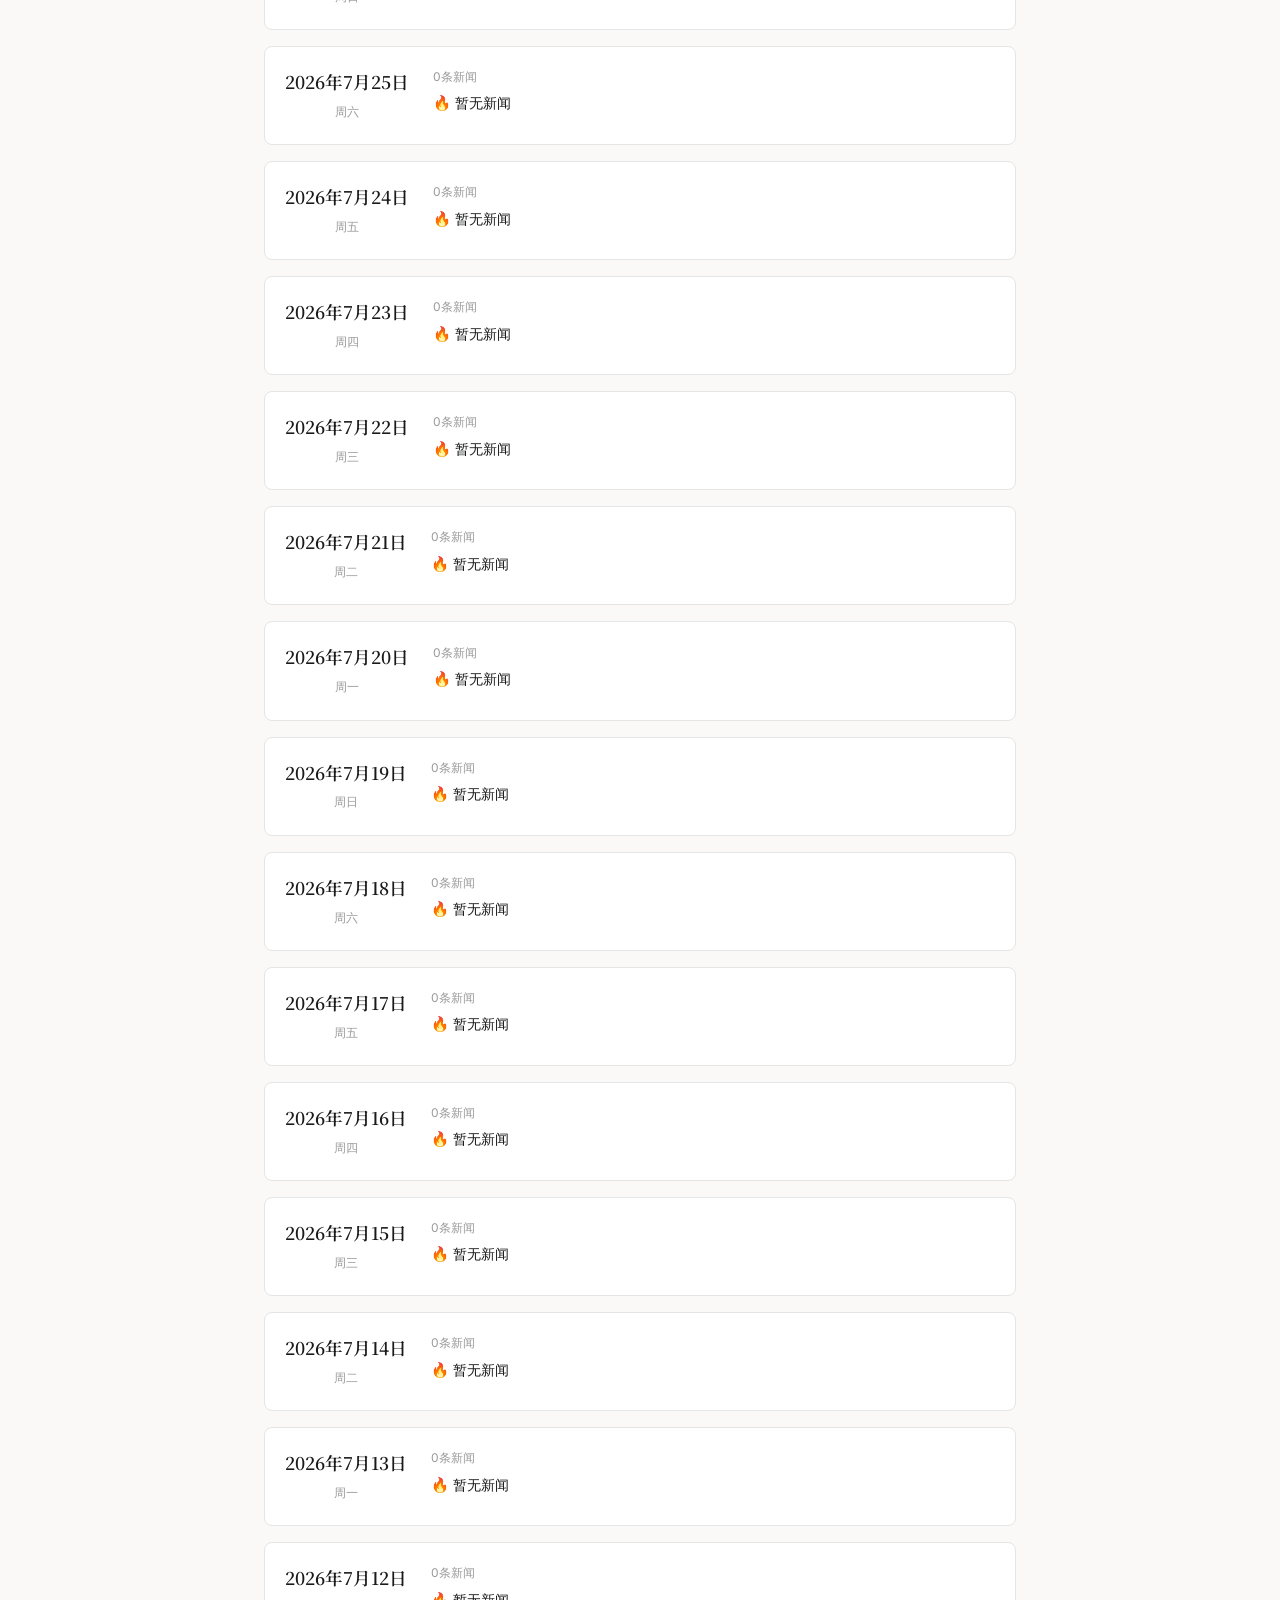
==== commit 89b54327: "Update daily news 2026-11-25" ====
--- a/docs/archive.html
+++ b/docs/archive.html
@@ -25,7 +25,17 @@
         </div>
 
         <div id="archive-list">
-                    <div class="archive-item" data-date="20261124" onclick="loadArchiveDate('20261124')" style="cursor: pointer;">
+                    <div class="archive-item" data-date="20261125" onclick="loadArchiveDate('20261125')" style="cursor: pointer;">
+            <div class="archive-date">
+                <span class="date-text">2026年11月25日</span>
+                <span class="weekday-text">周三</span>
+            </div>
+            <div class="archive-info">
+                <div class="archive-count">0条新闻</div>
+                <div class="archive-top">🔥 暂无新闻</div>
+                <div class="archive-cats"></div>
+            </div>
+        </div>        <div class="archive-item" data-date="20261124" onclick="loadArchiveDate('20261124')" style="cursor: pointer;">
             <div class="archive-date">
                 <span class="date-text">2026年11月24日</span>
                 <span class="weekday-text">周二</span>
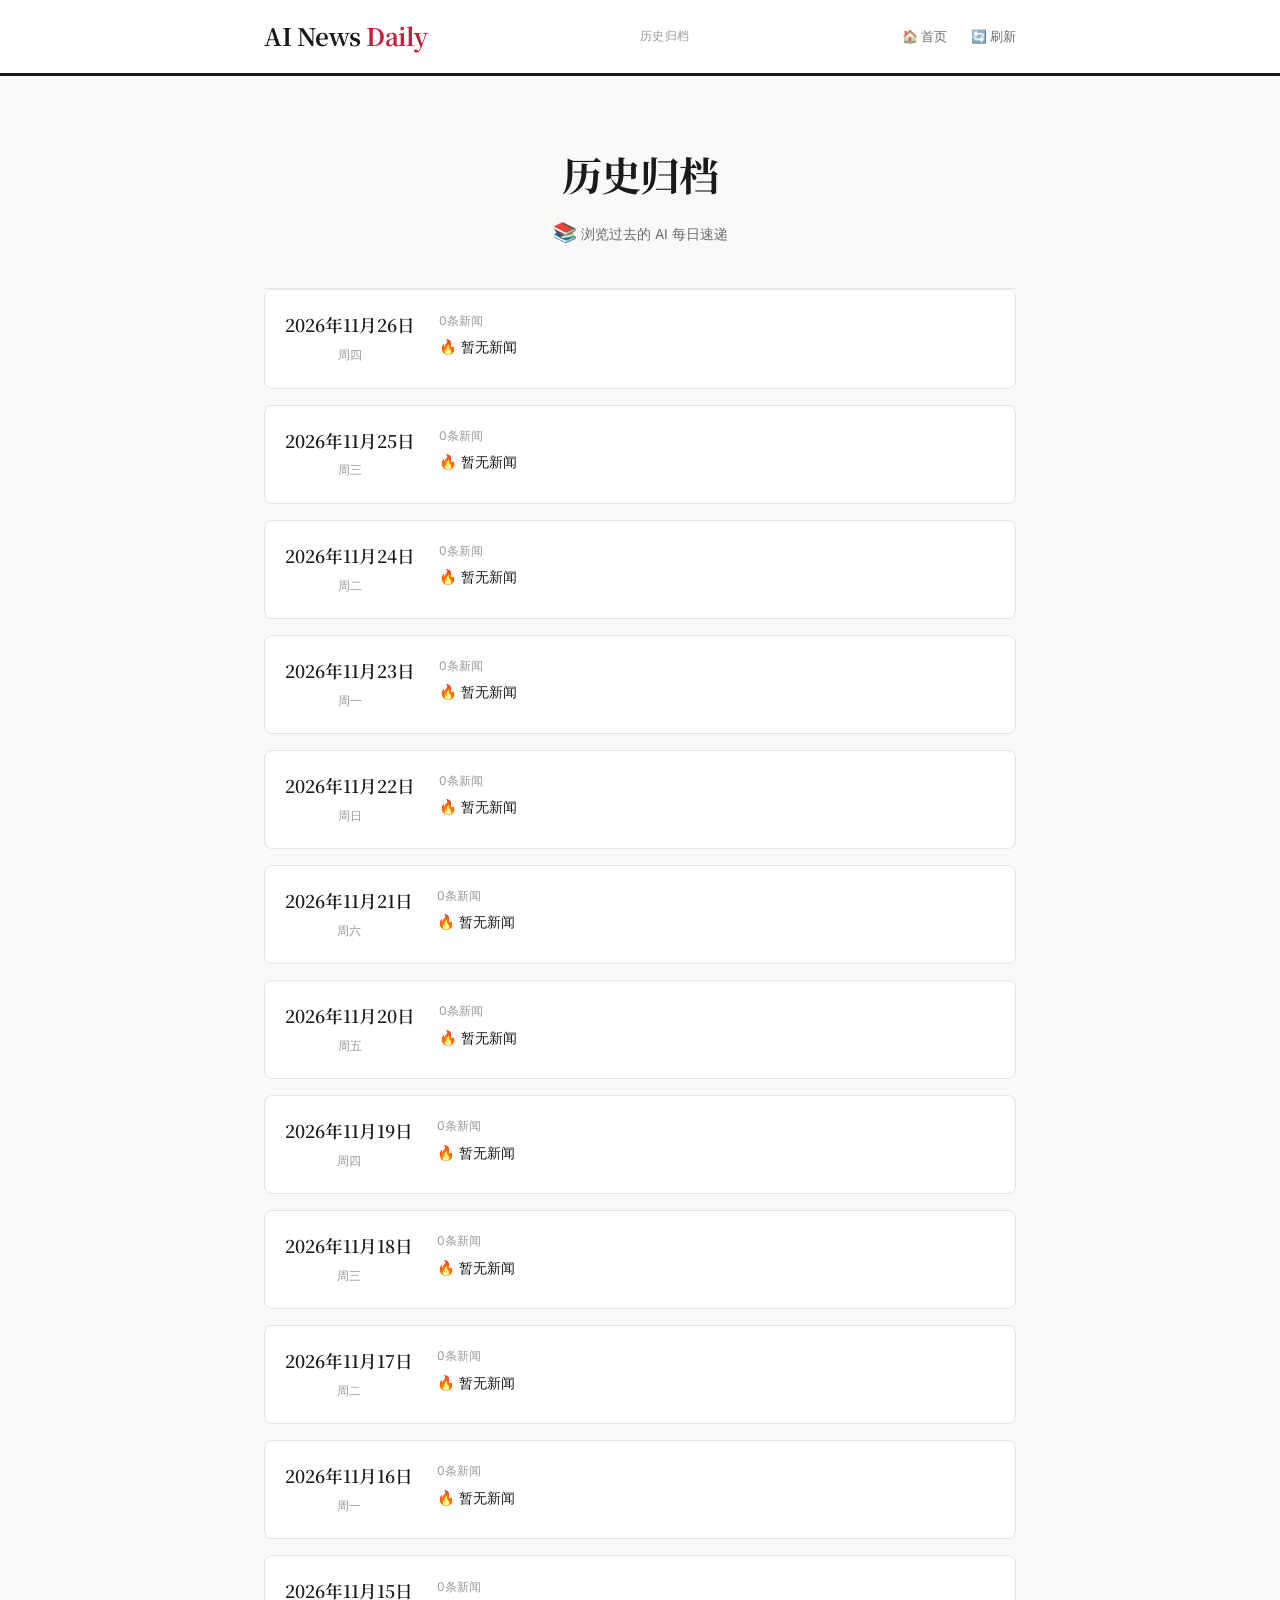
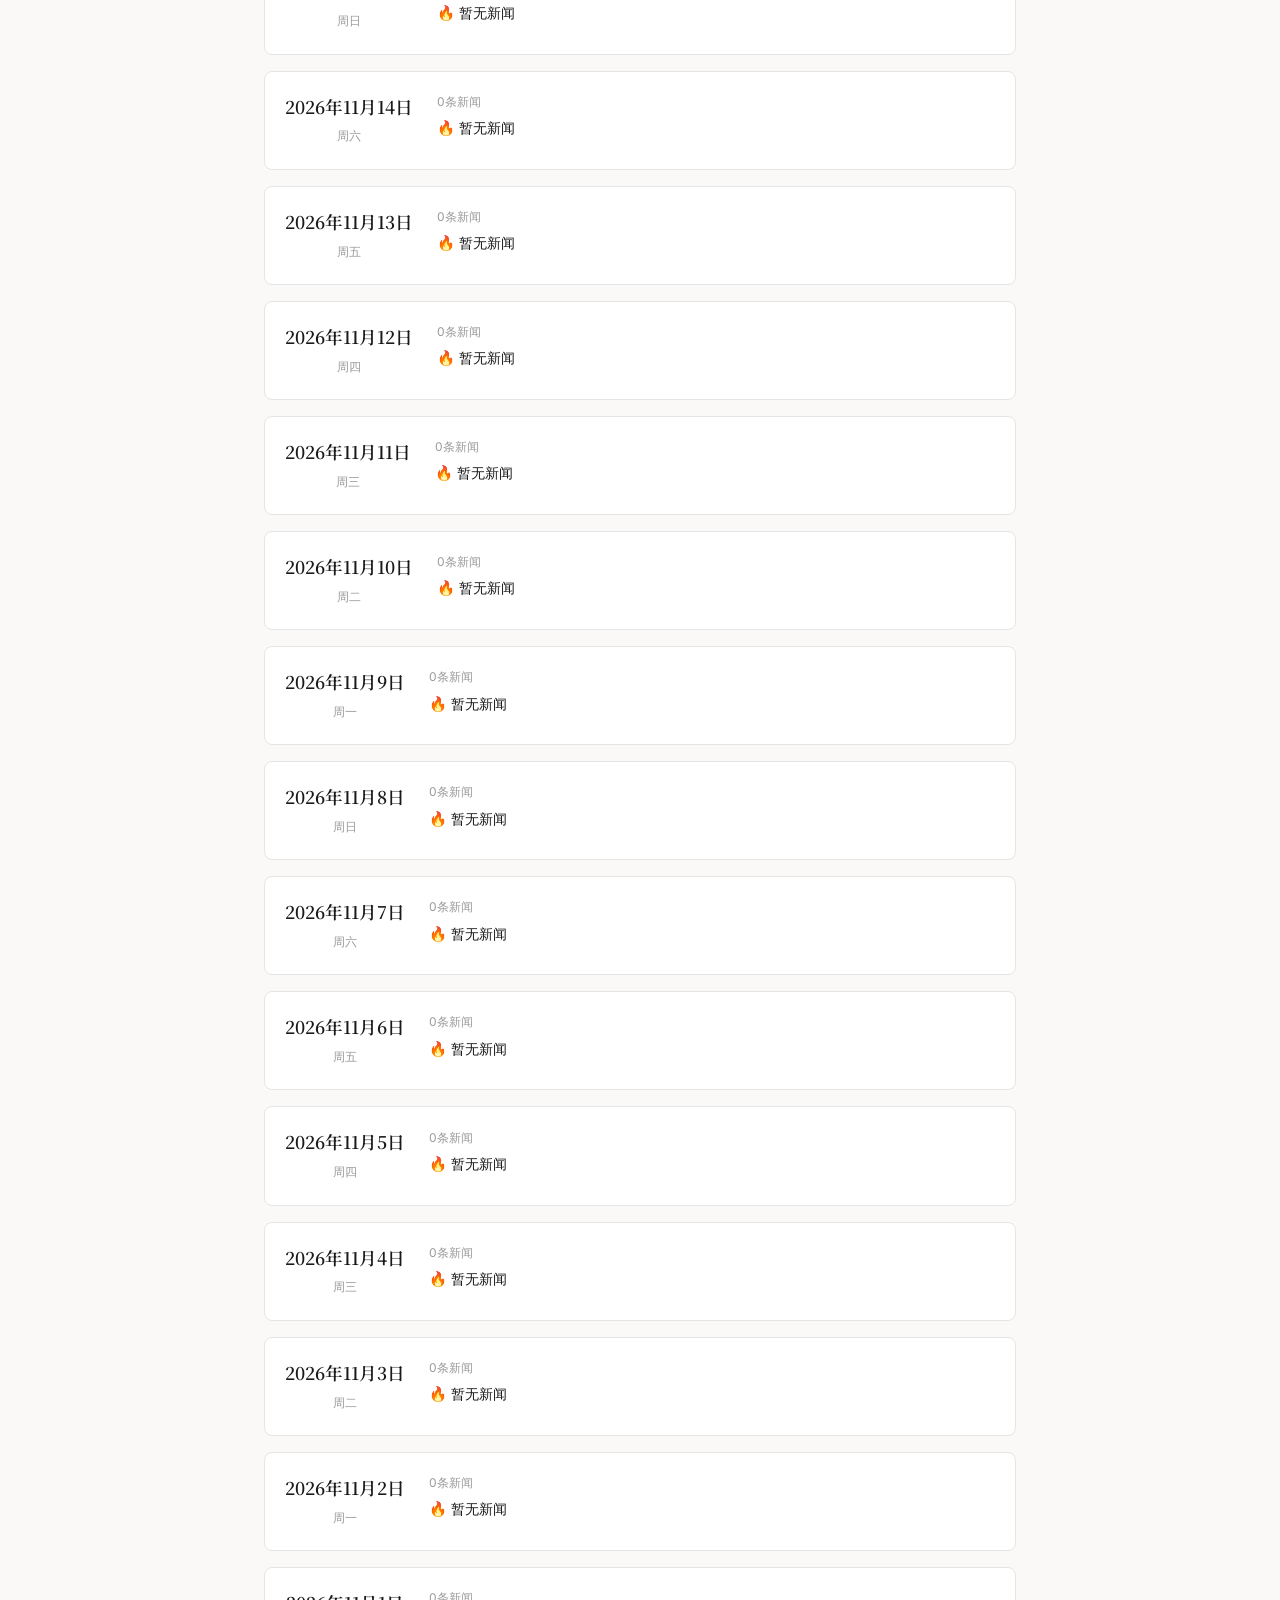
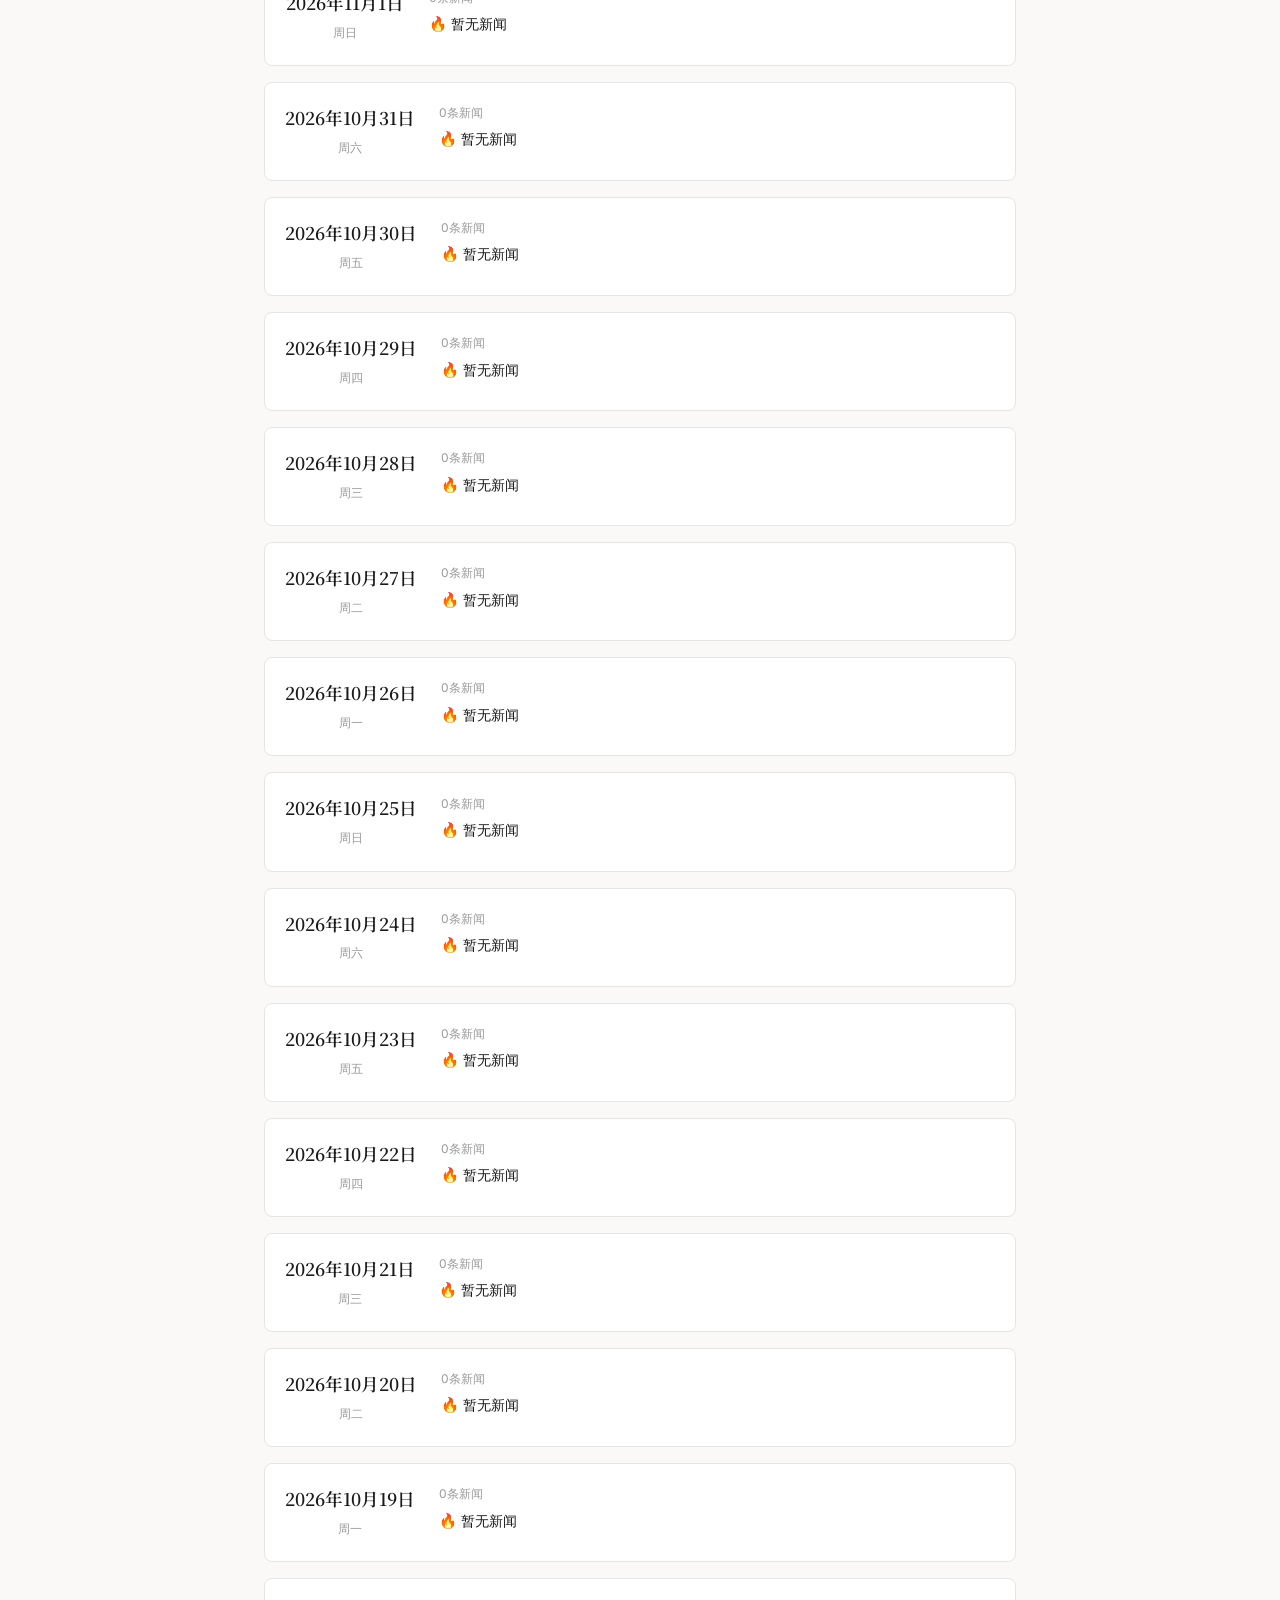
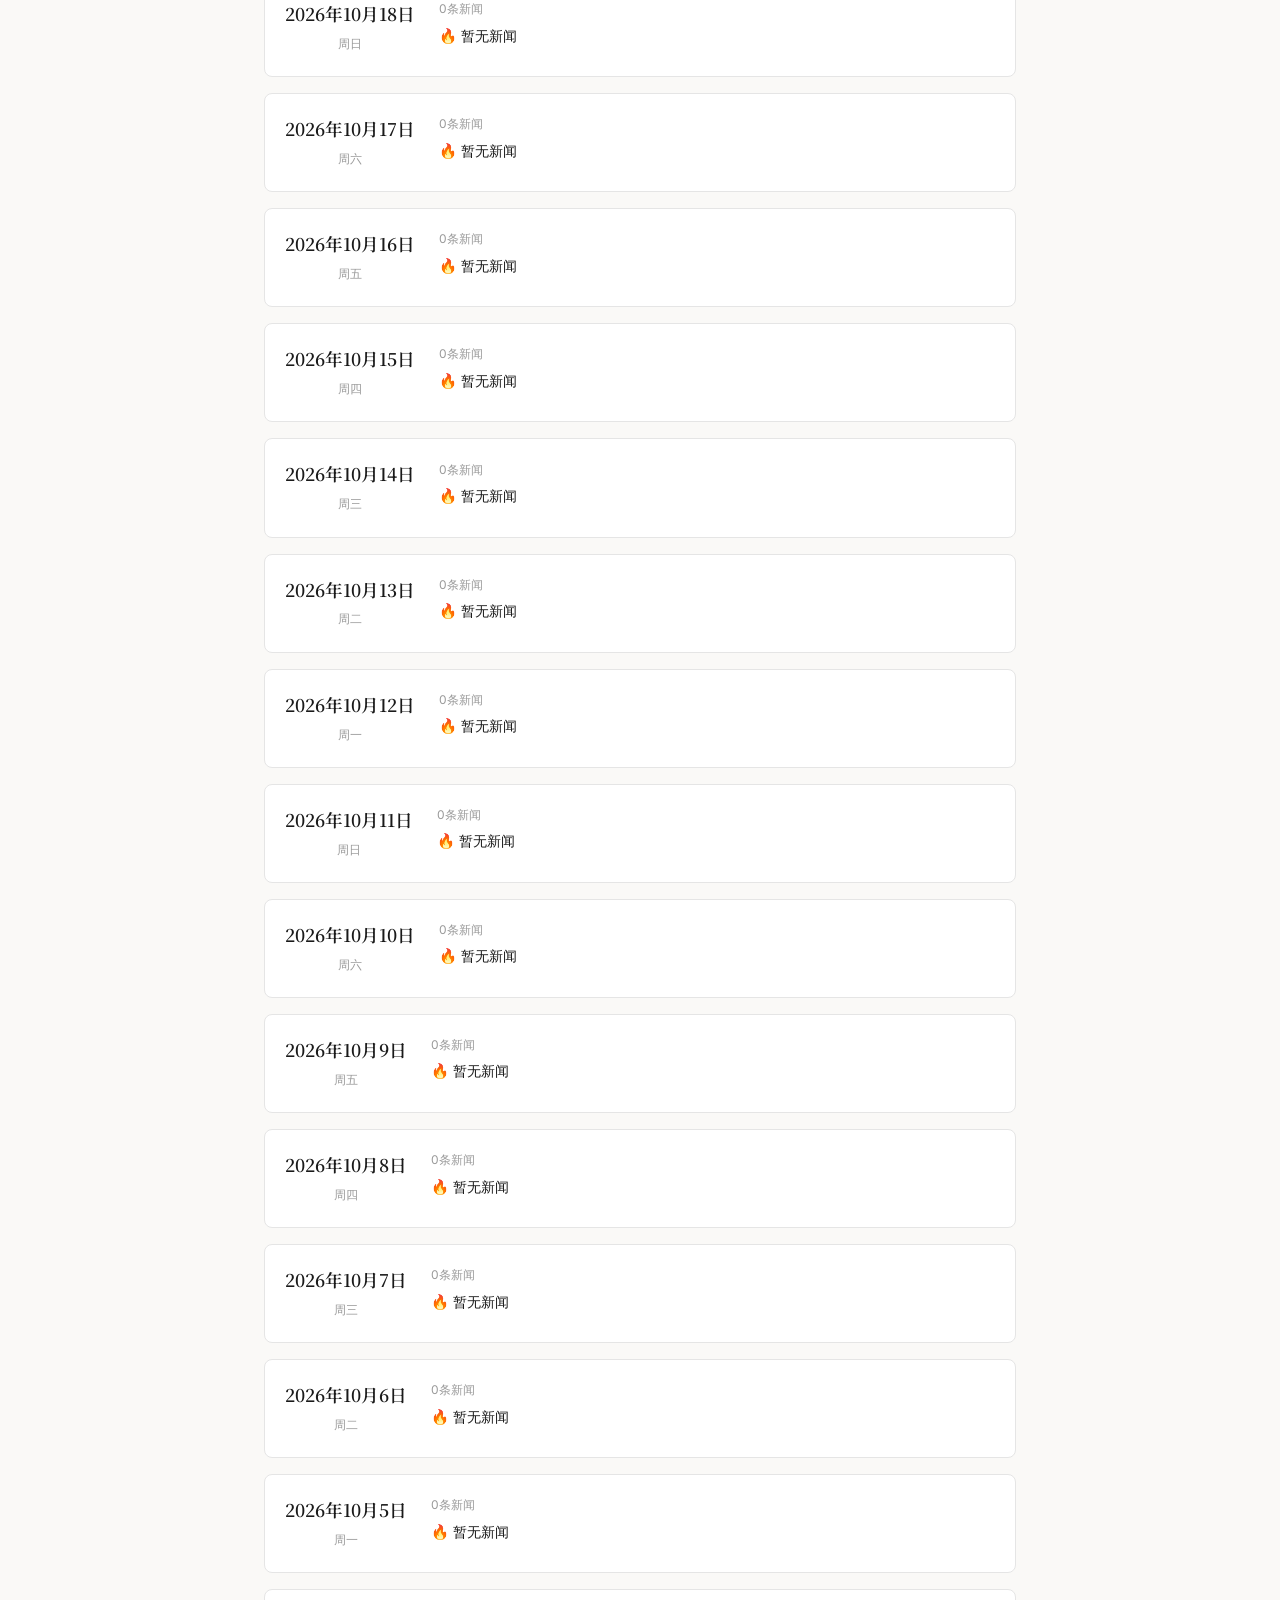
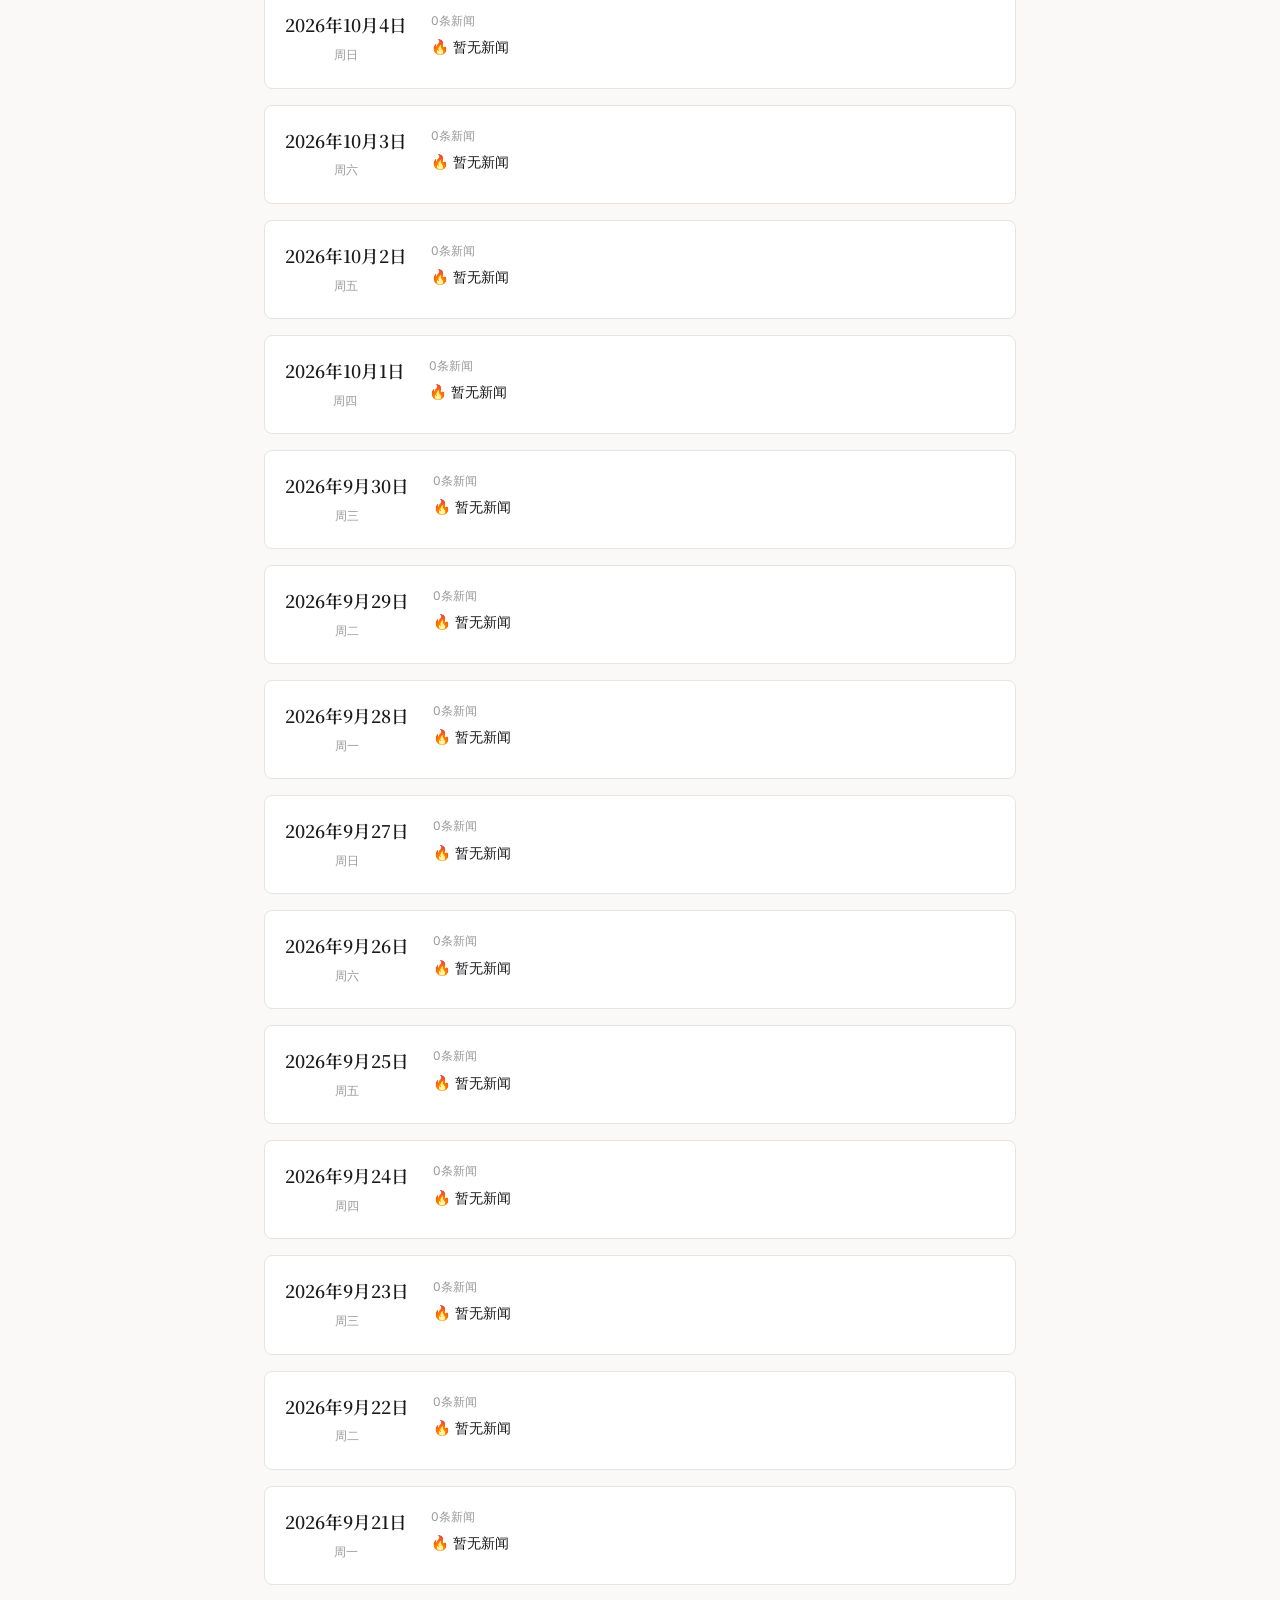
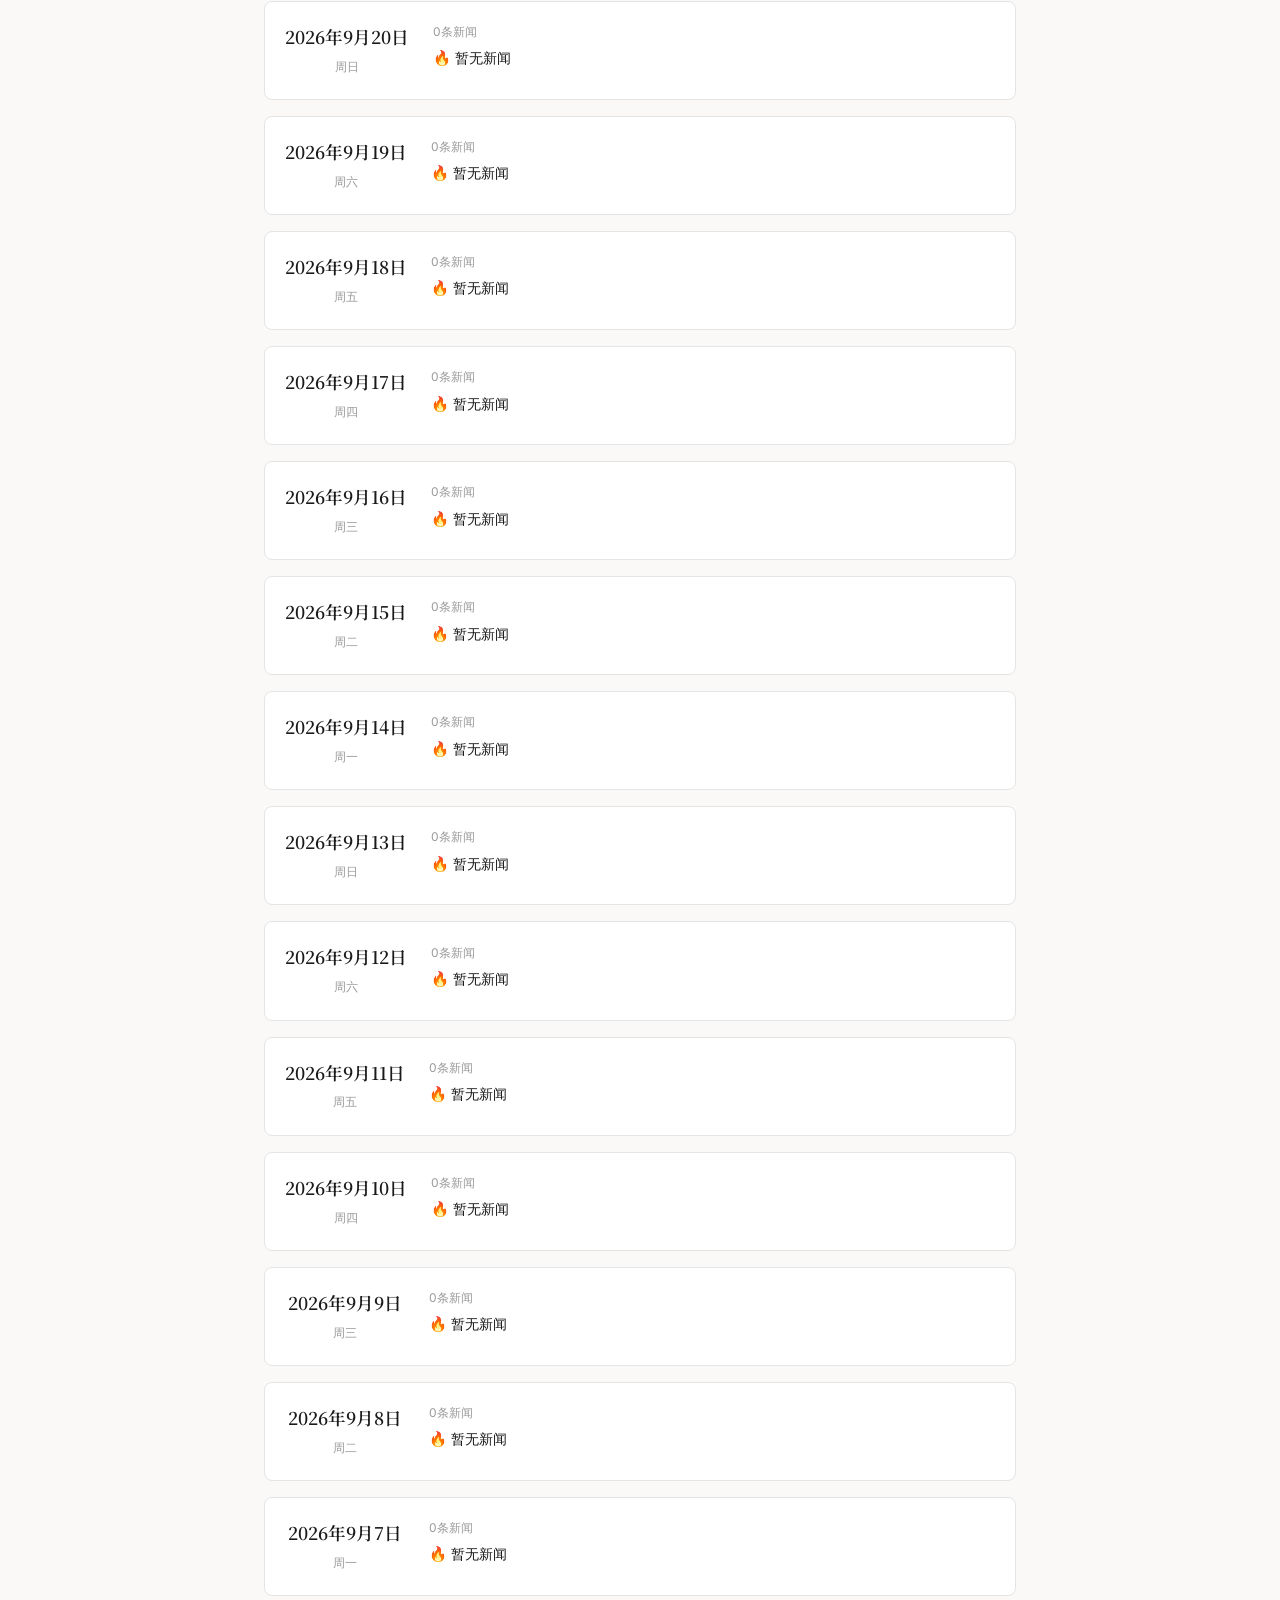
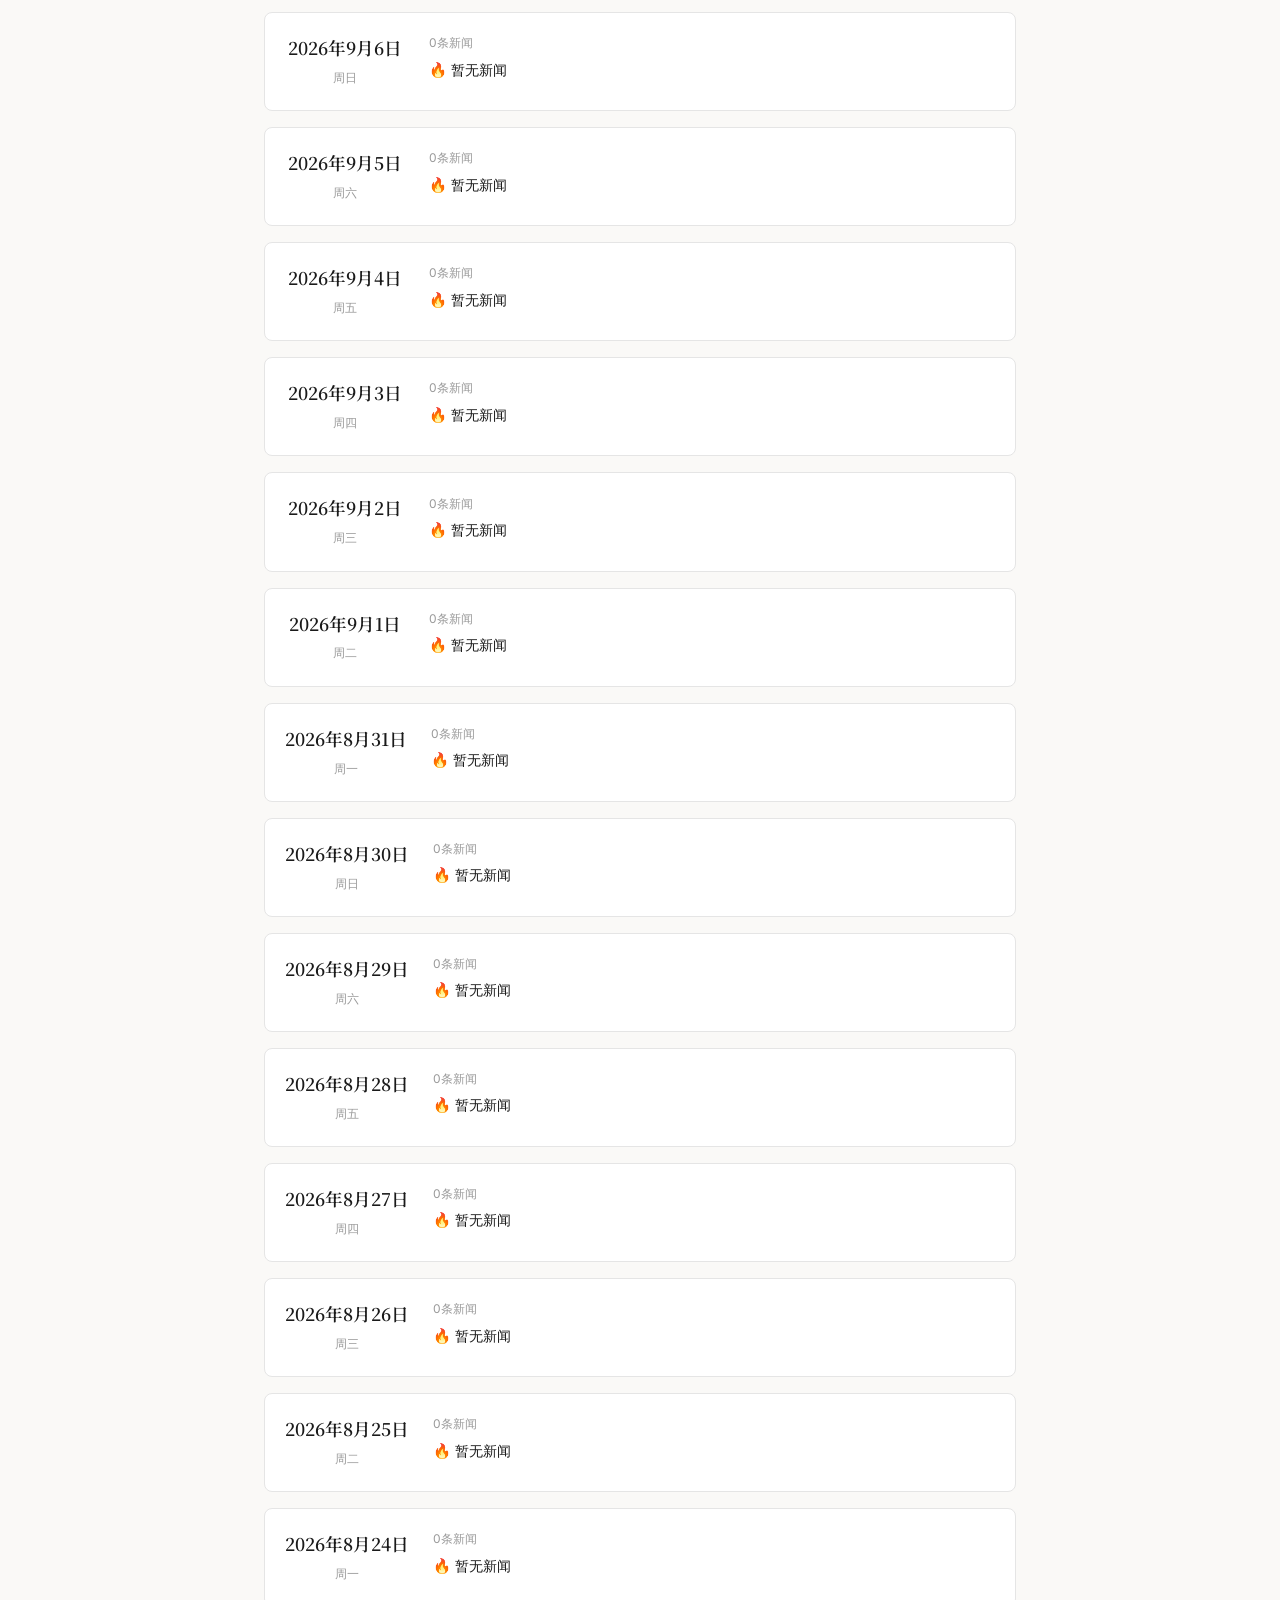
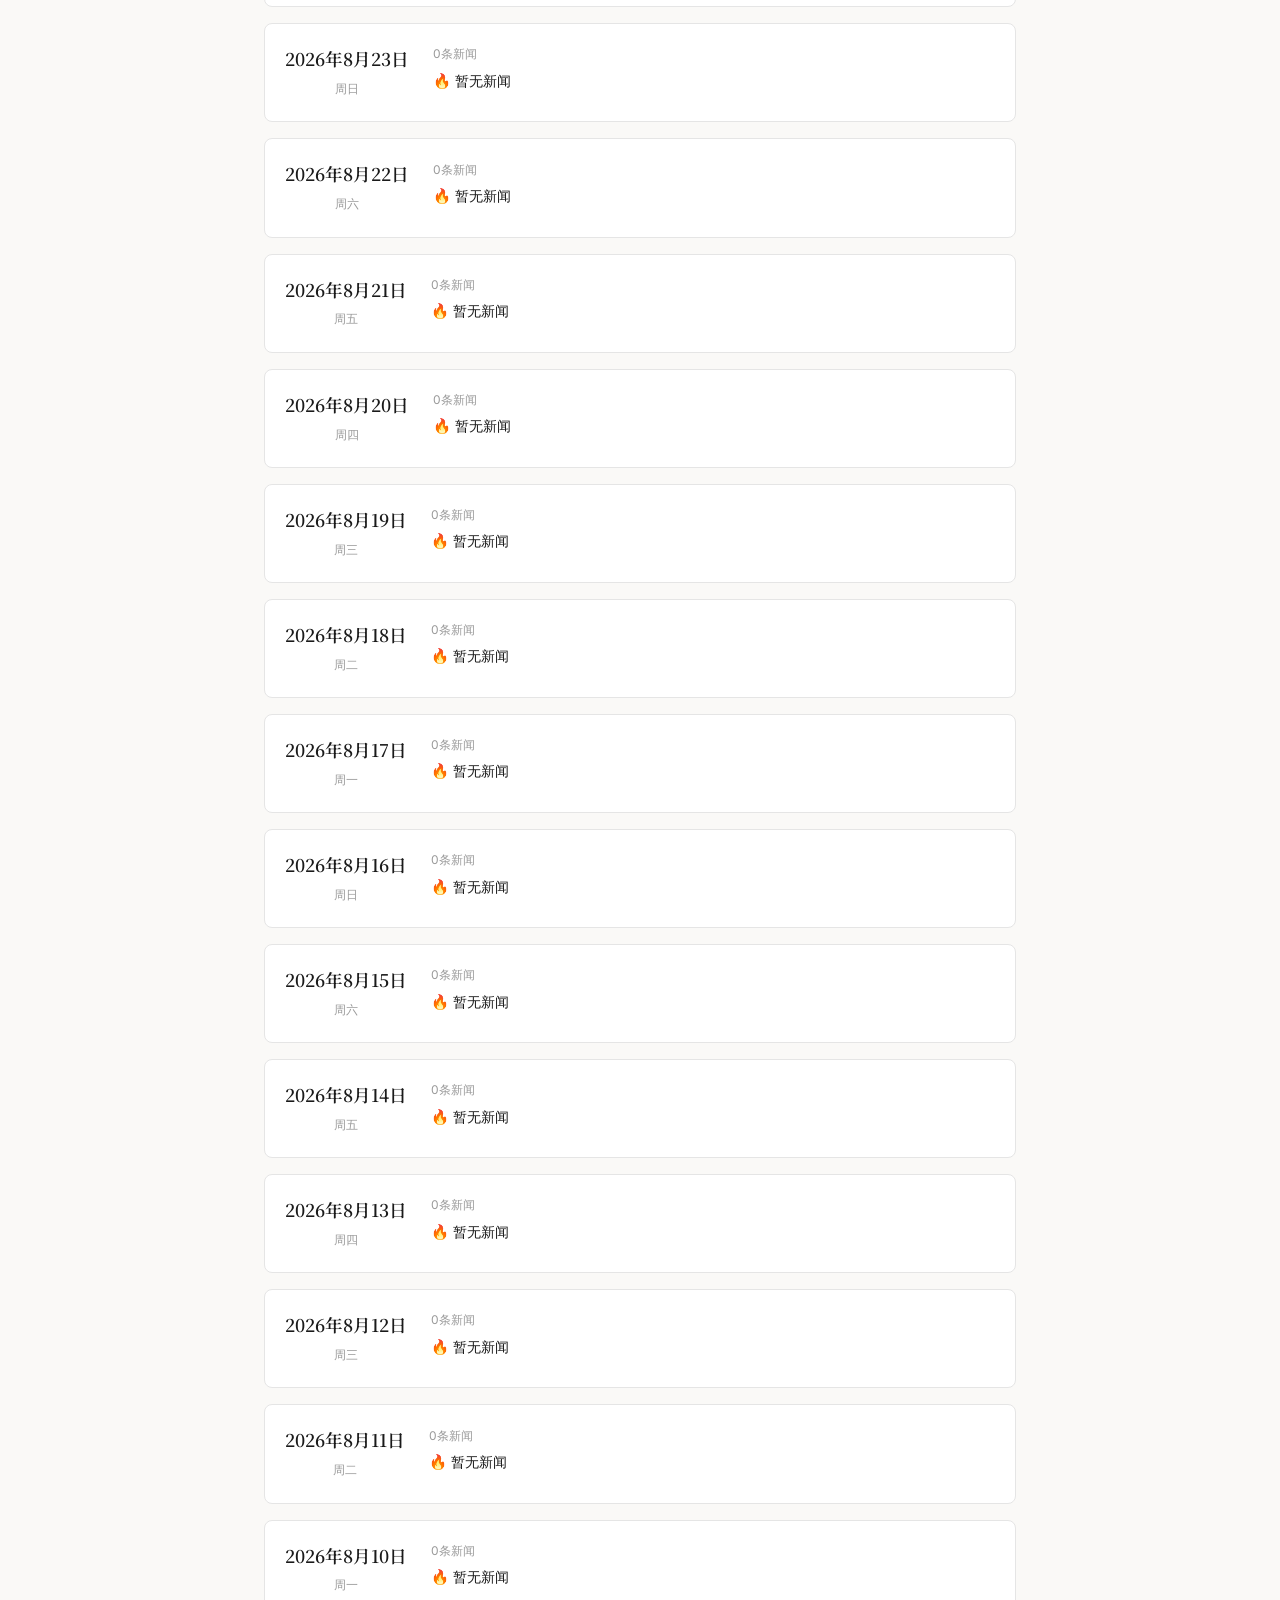
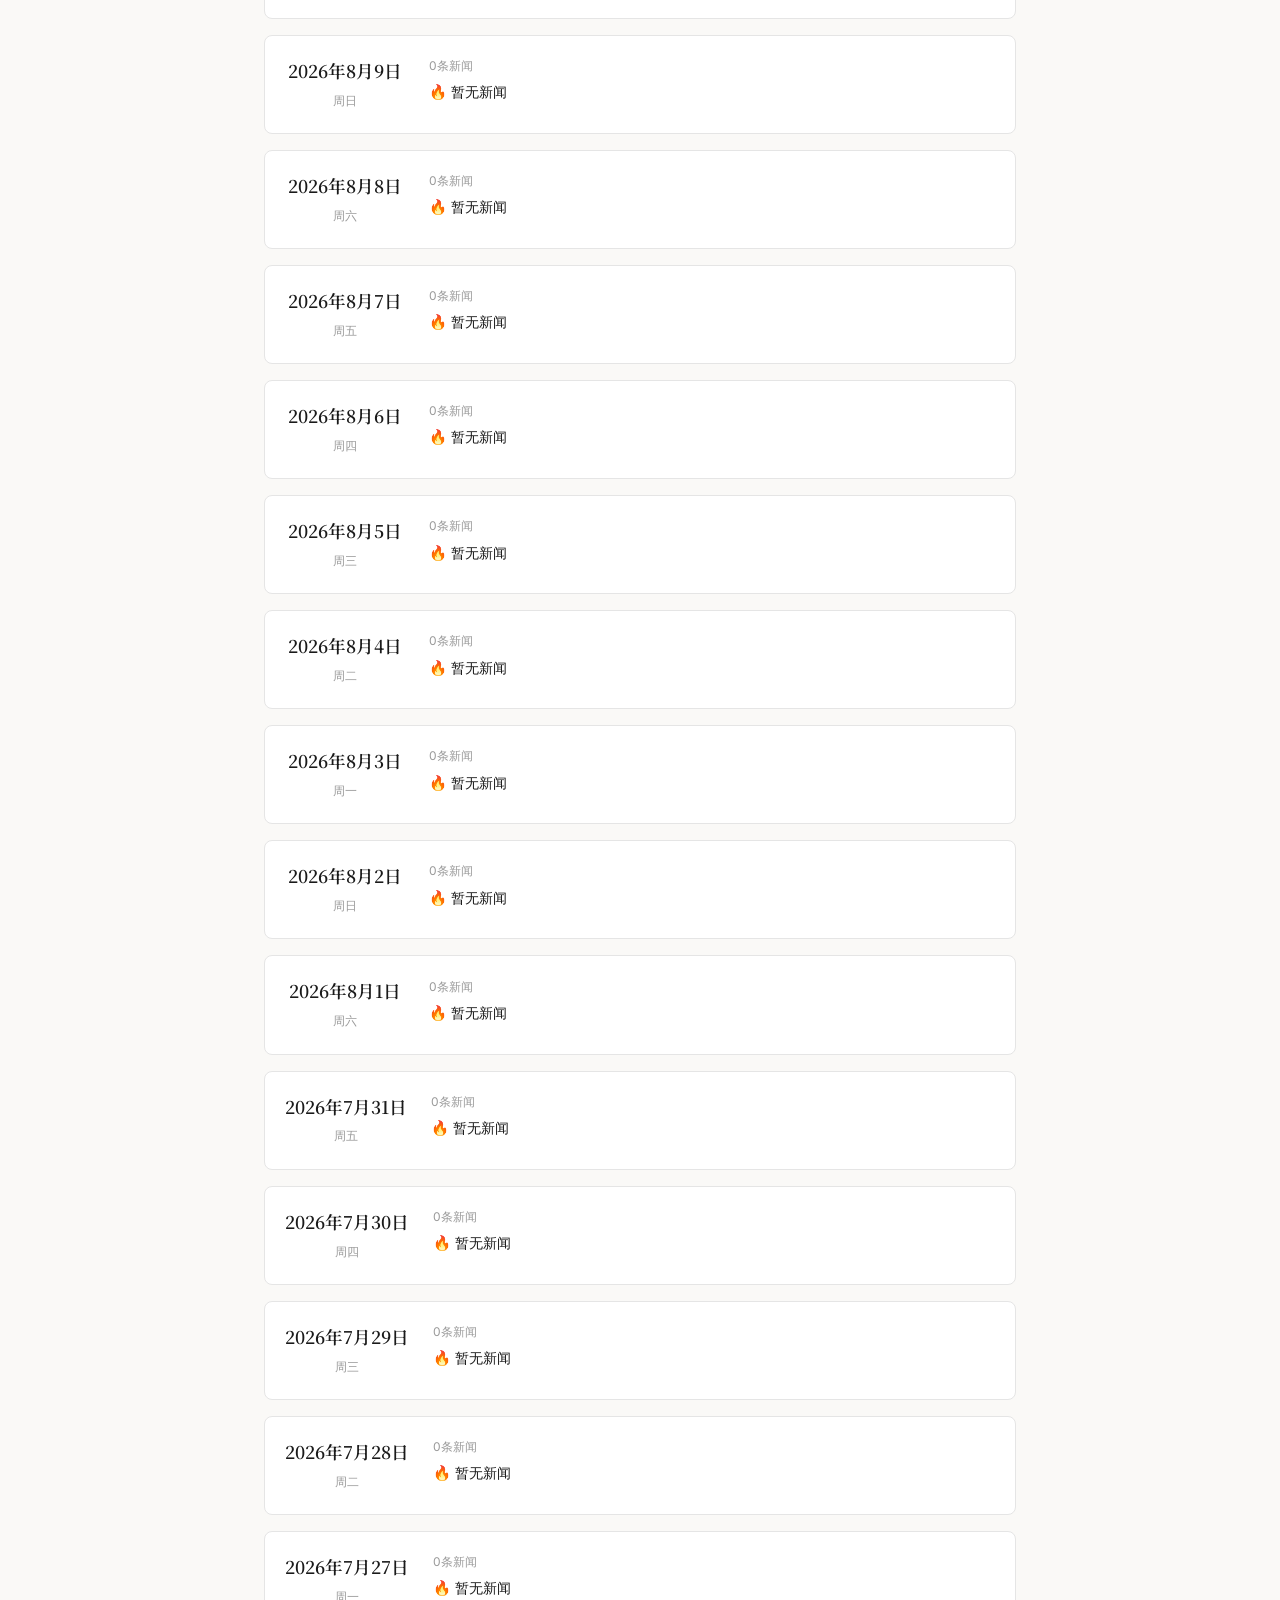
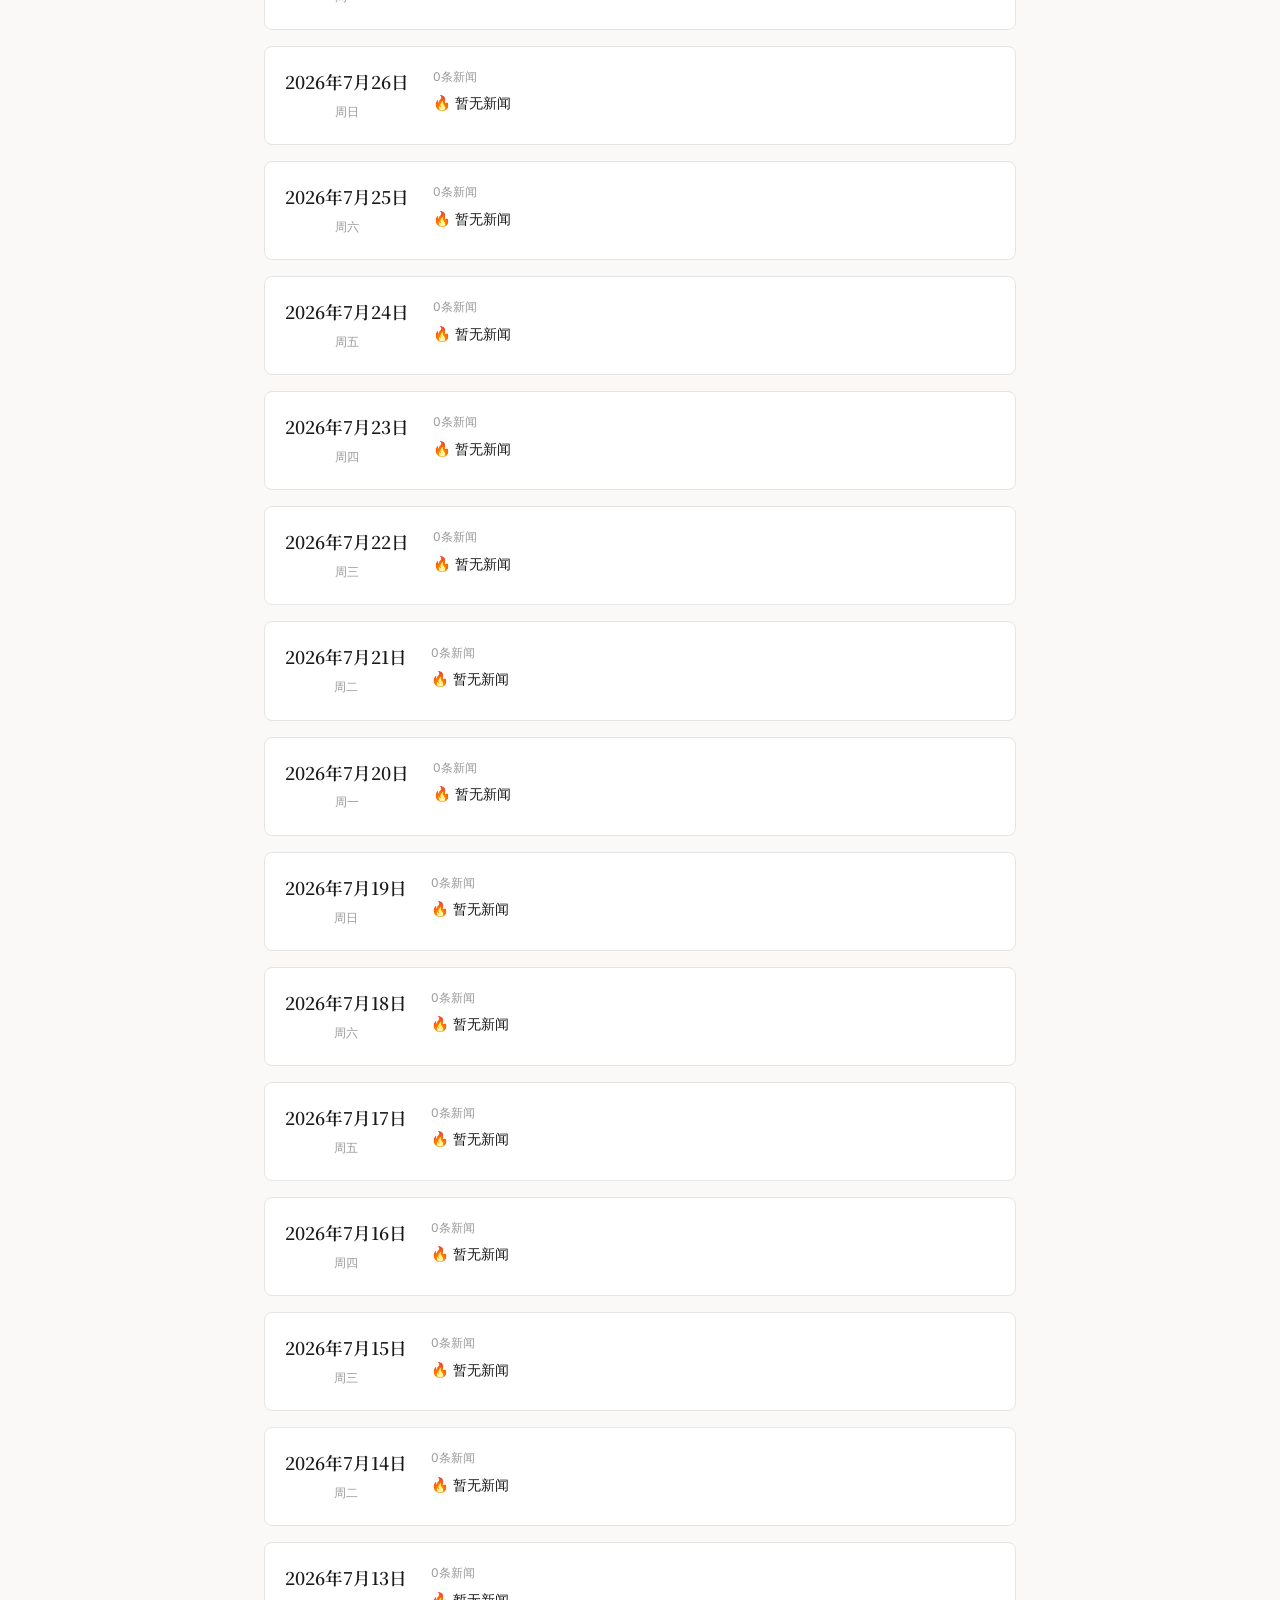
==== commit 61edecbd: "Update daily news 2026-11-26" ====
--- a/docs/archive.html
+++ b/docs/archive.html
@@ -25,7 +25,17 @@
         </div>
 
         <div id="archive-list">
-                    <div class="archive-item" data-date="20261125" onclick="loadArchiveDate('20261125')" style="cursor: pointer;">
+                    <div class="archive-item" data-date="20261126" onclick="loadArchiveDate('20261126')" style="cursor: pointer;">
+            <div class="archive-date">
+                <span class="date-text">2026年11月26日</span>
+                <span class="weekday-text">周四</span>
+            </div>
+            <div class="archive-info">
+                <div class="archive-count">0条新闻</div>
+                <div class="archive-top">🔥 暂无新闻</div>
+                <div class="archive-cats"></div>
+            </div>
+        </div>        <div class="archive-item" data-date="20261125" onclick="loadArchiveDate('20261125')" style="cursor: pointer;">
             <div class="archive-date">
                 <span class="date-text">2026年11月25日</span>
                 <span class="weekday-text">周三</span>
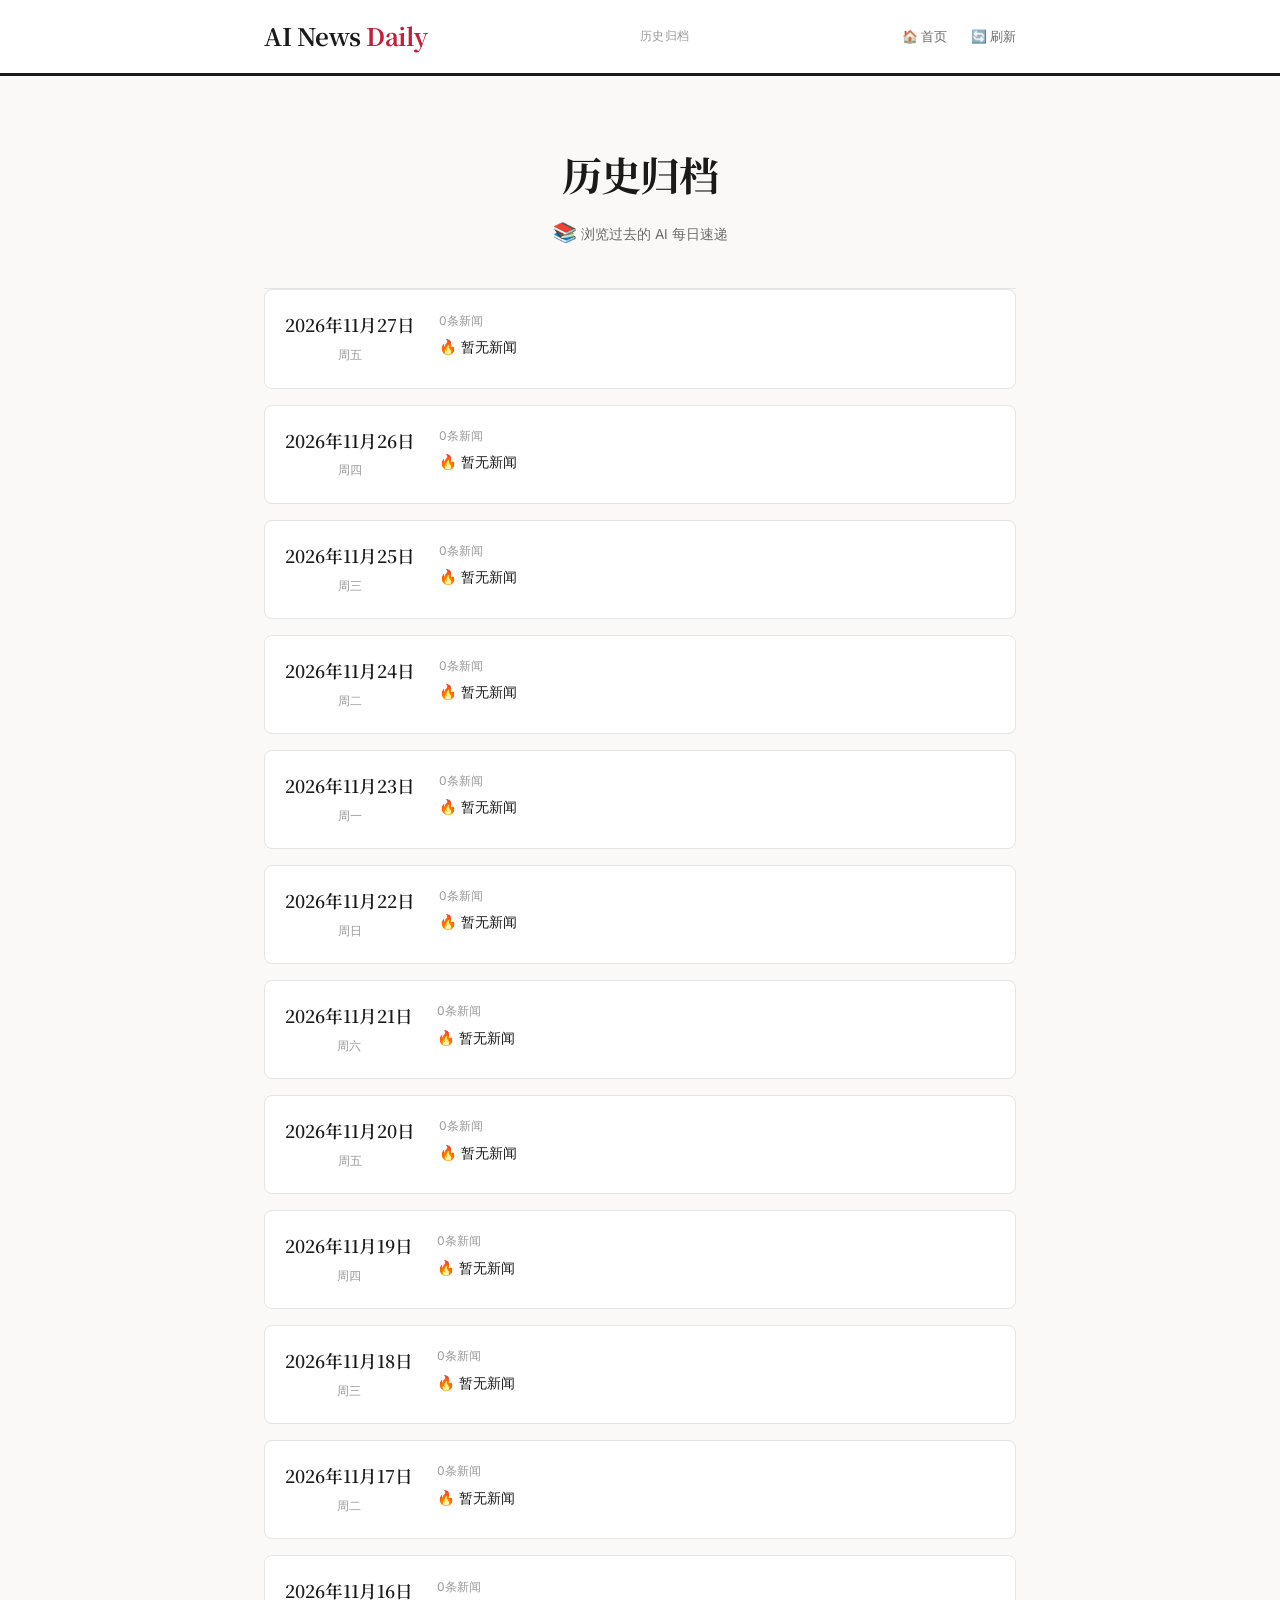
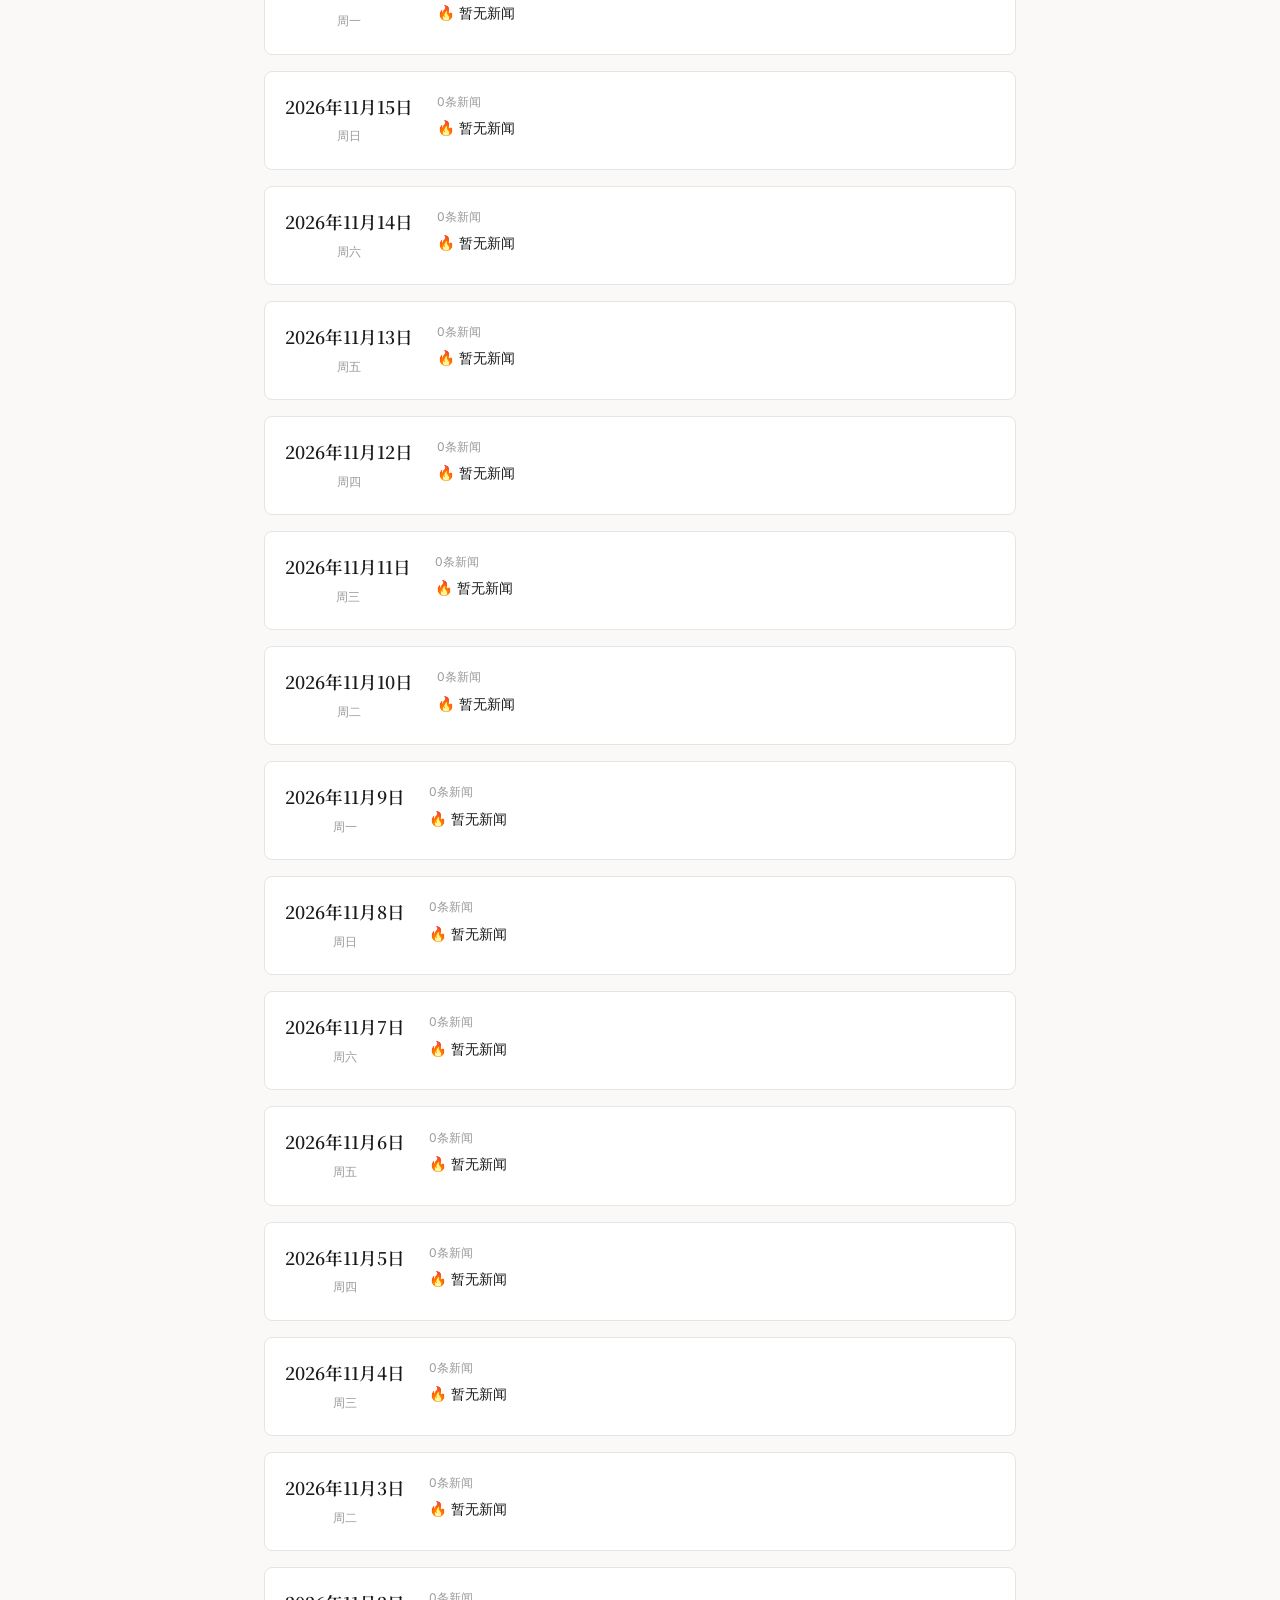
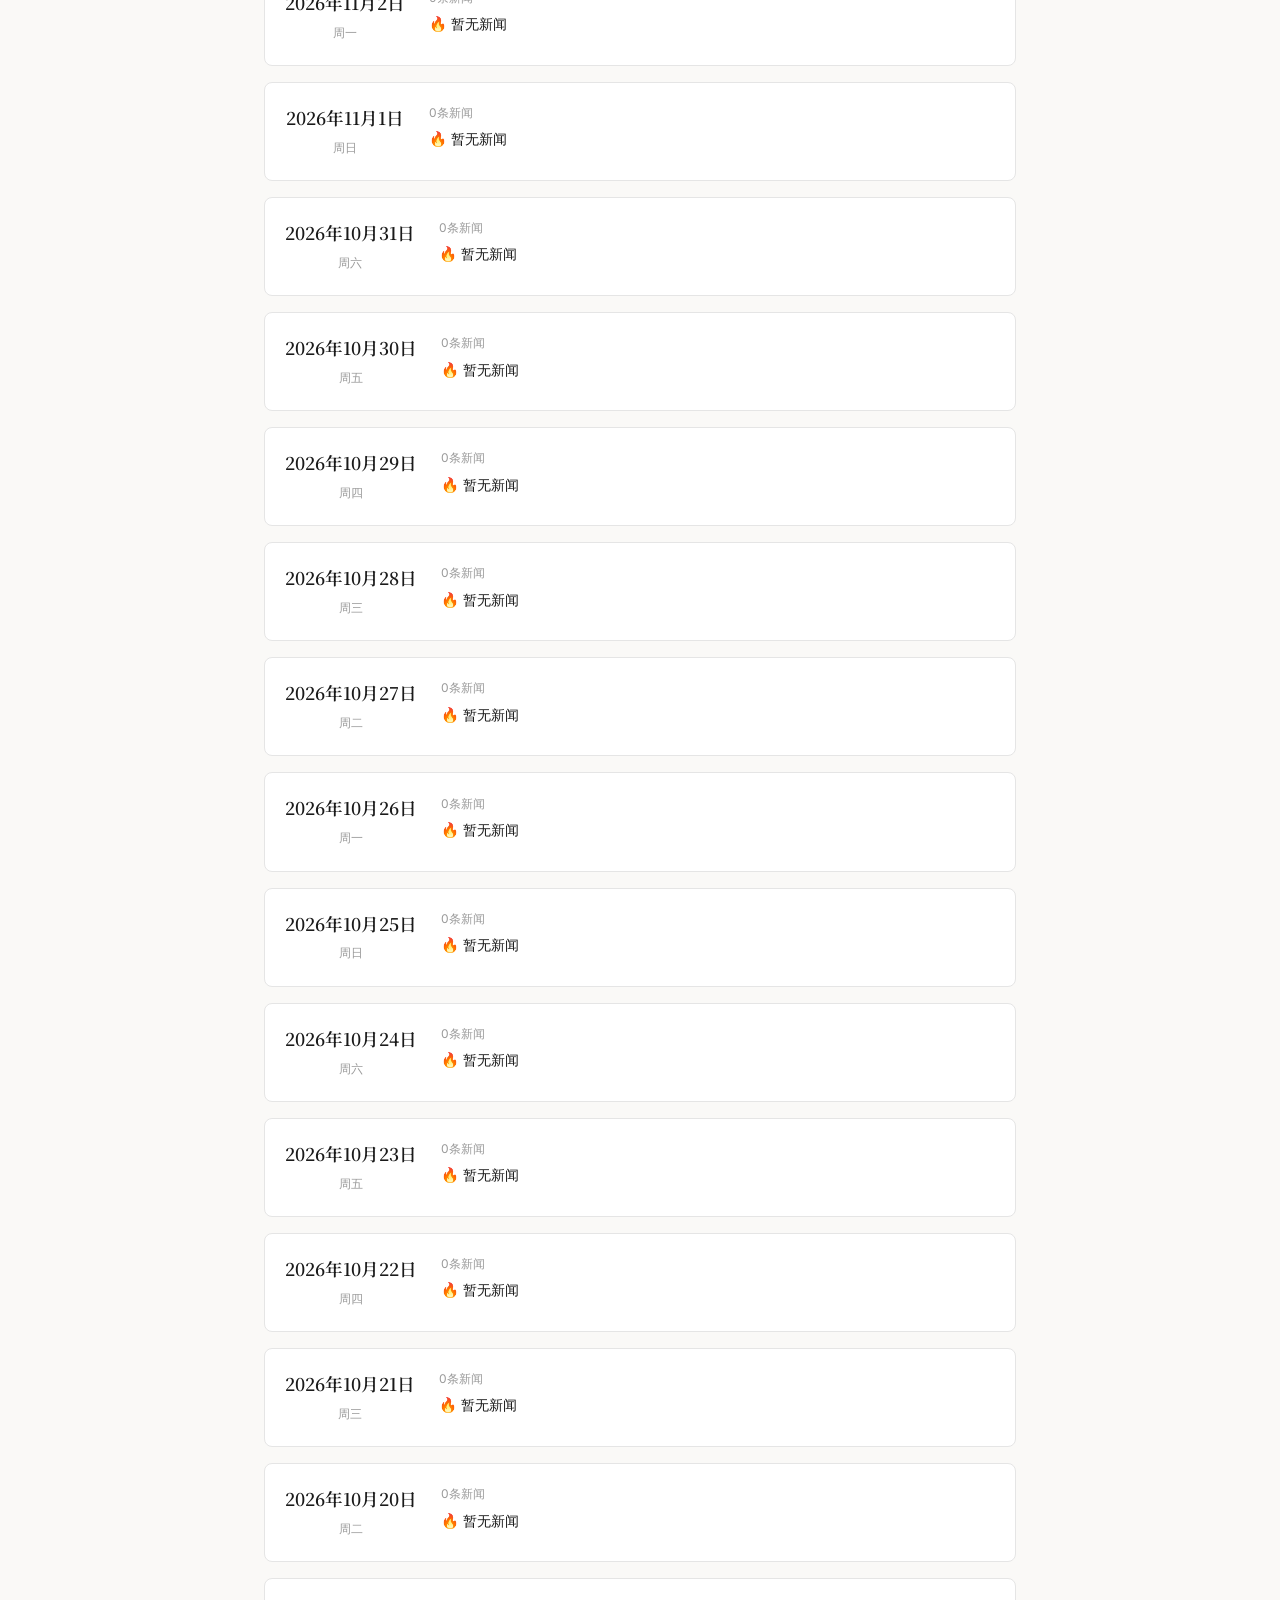
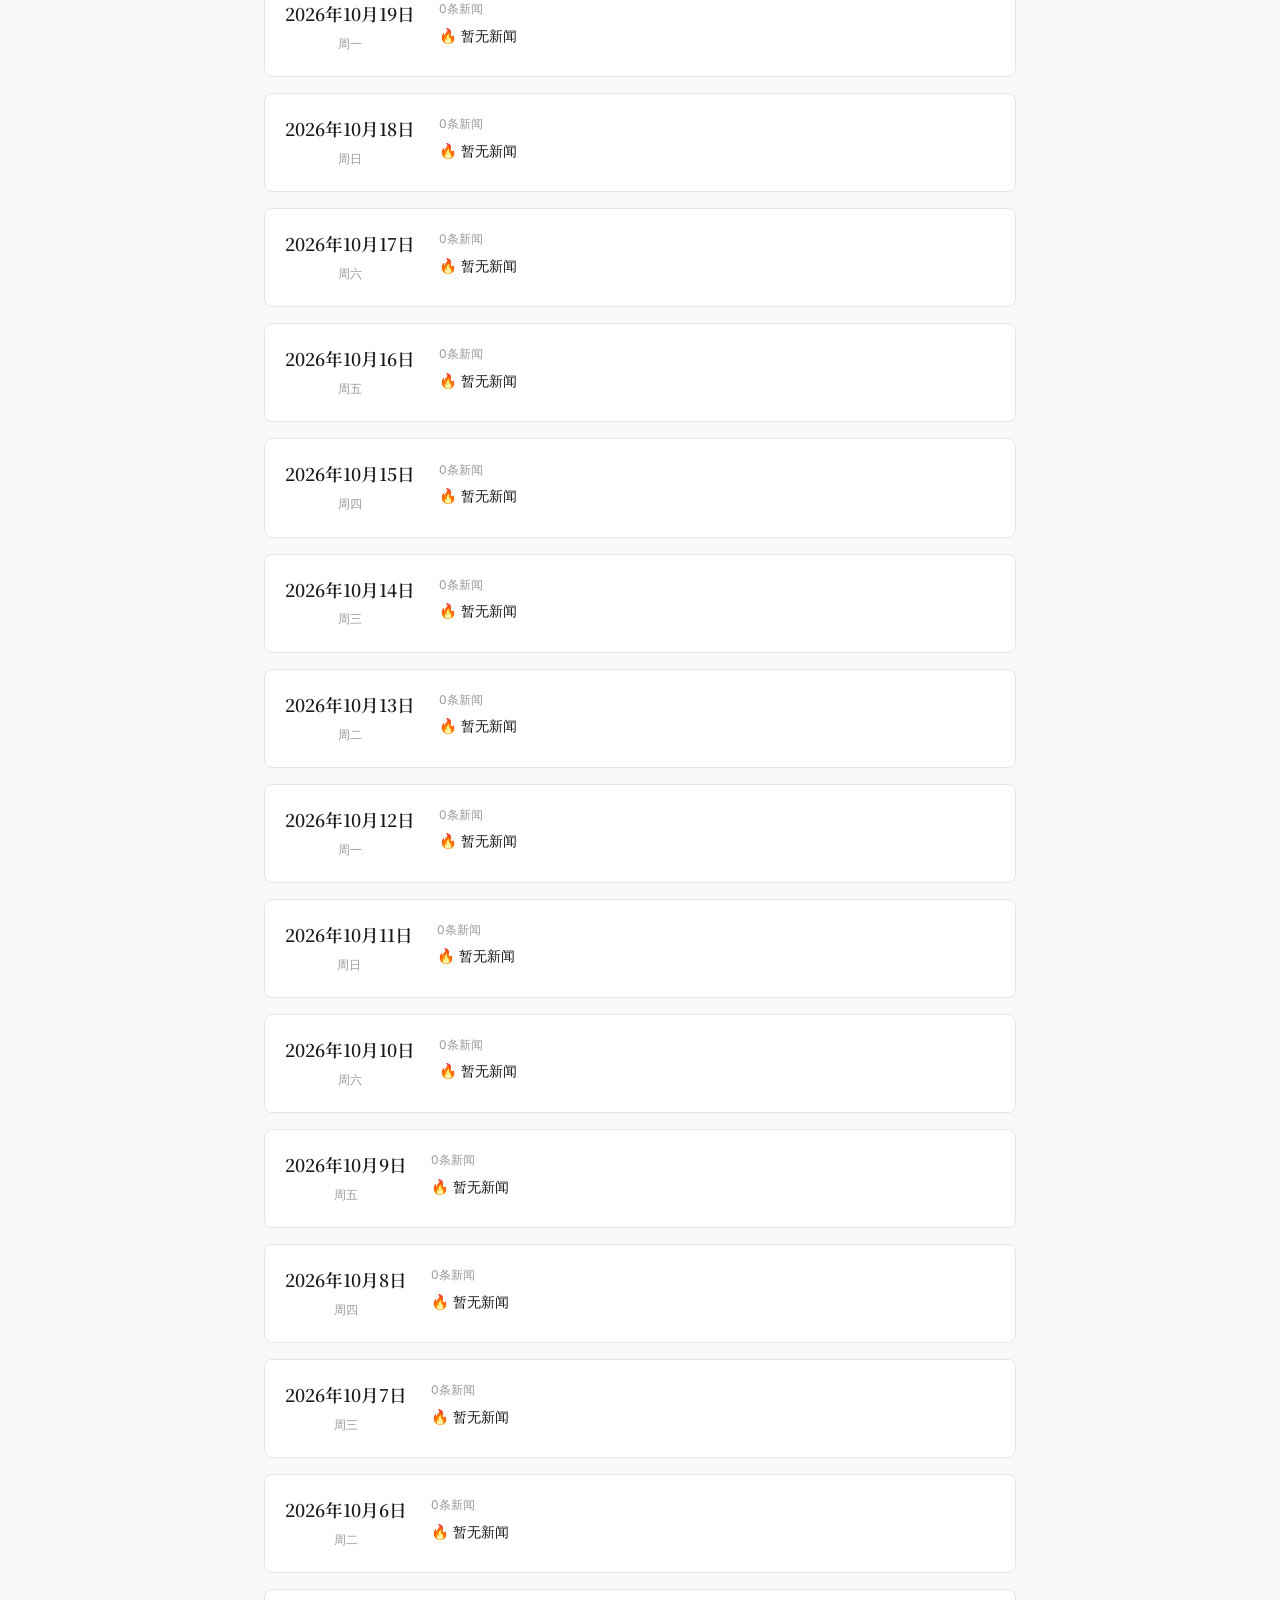
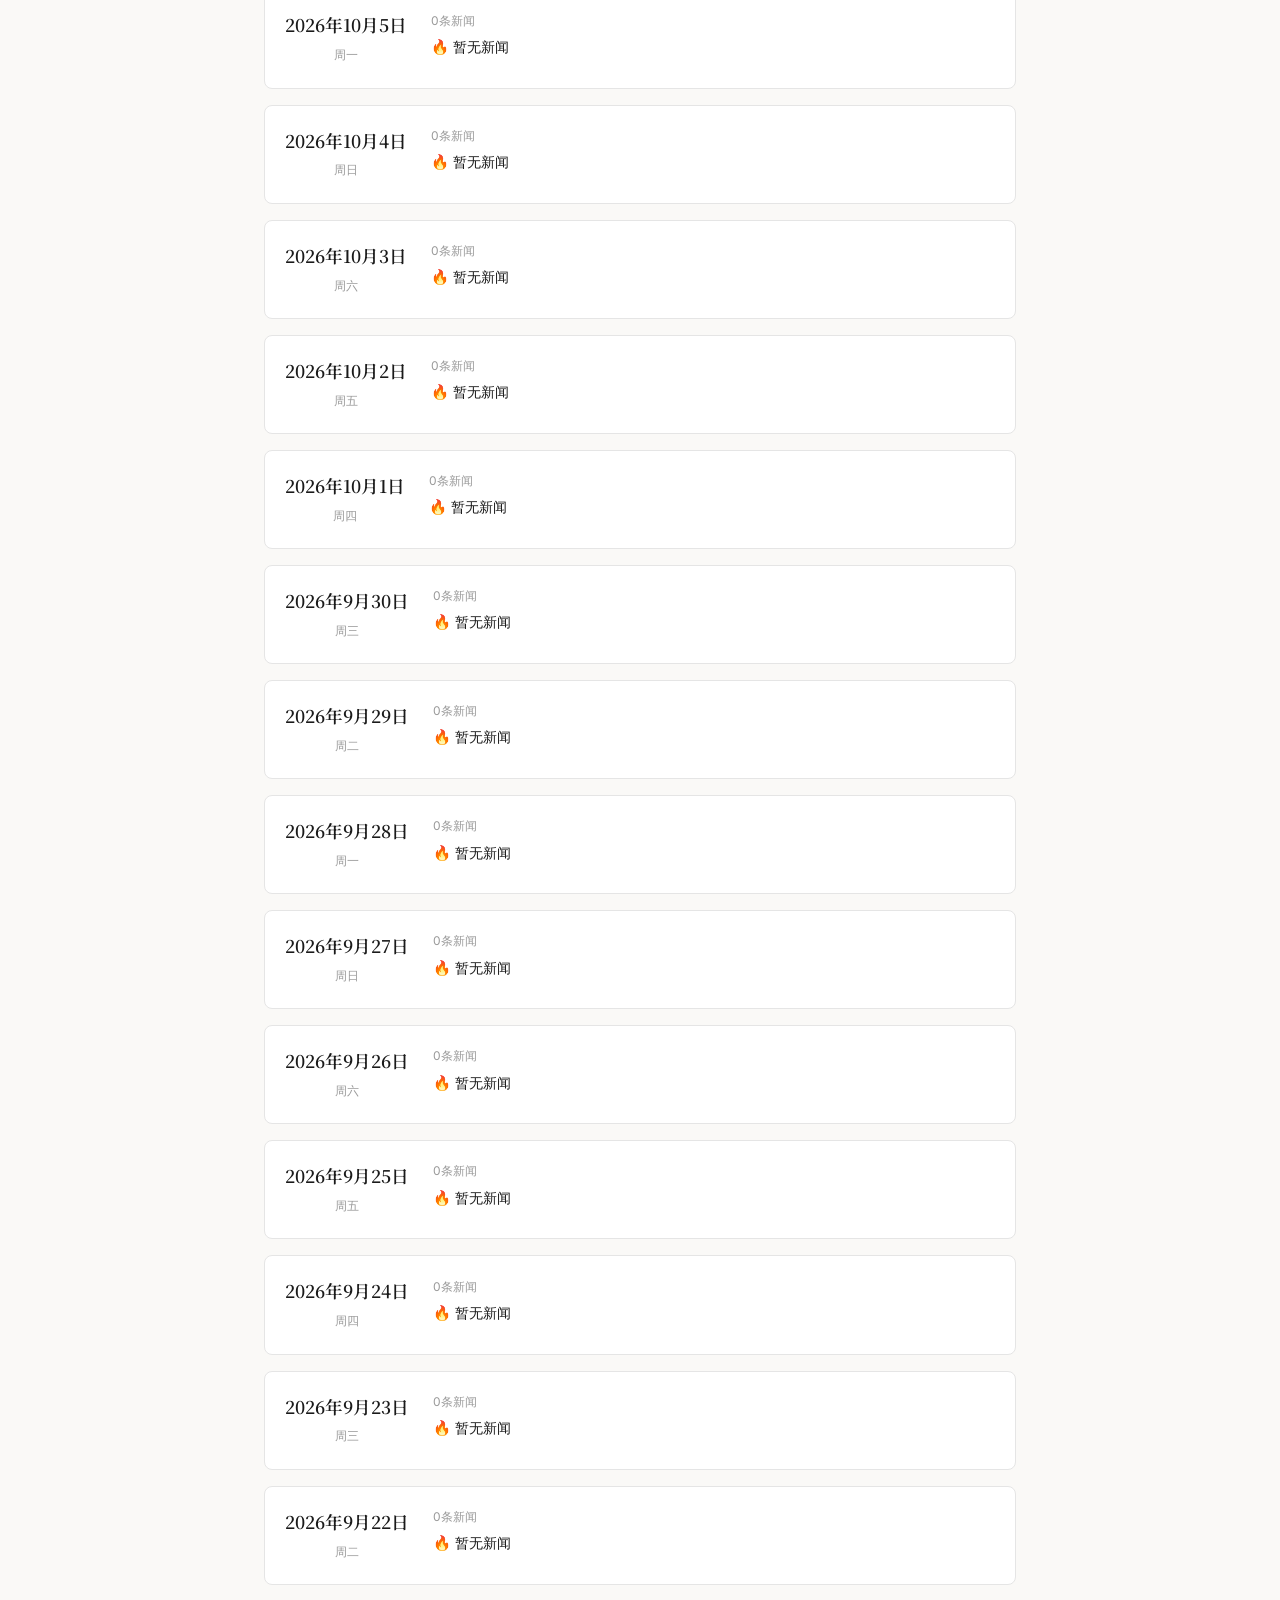
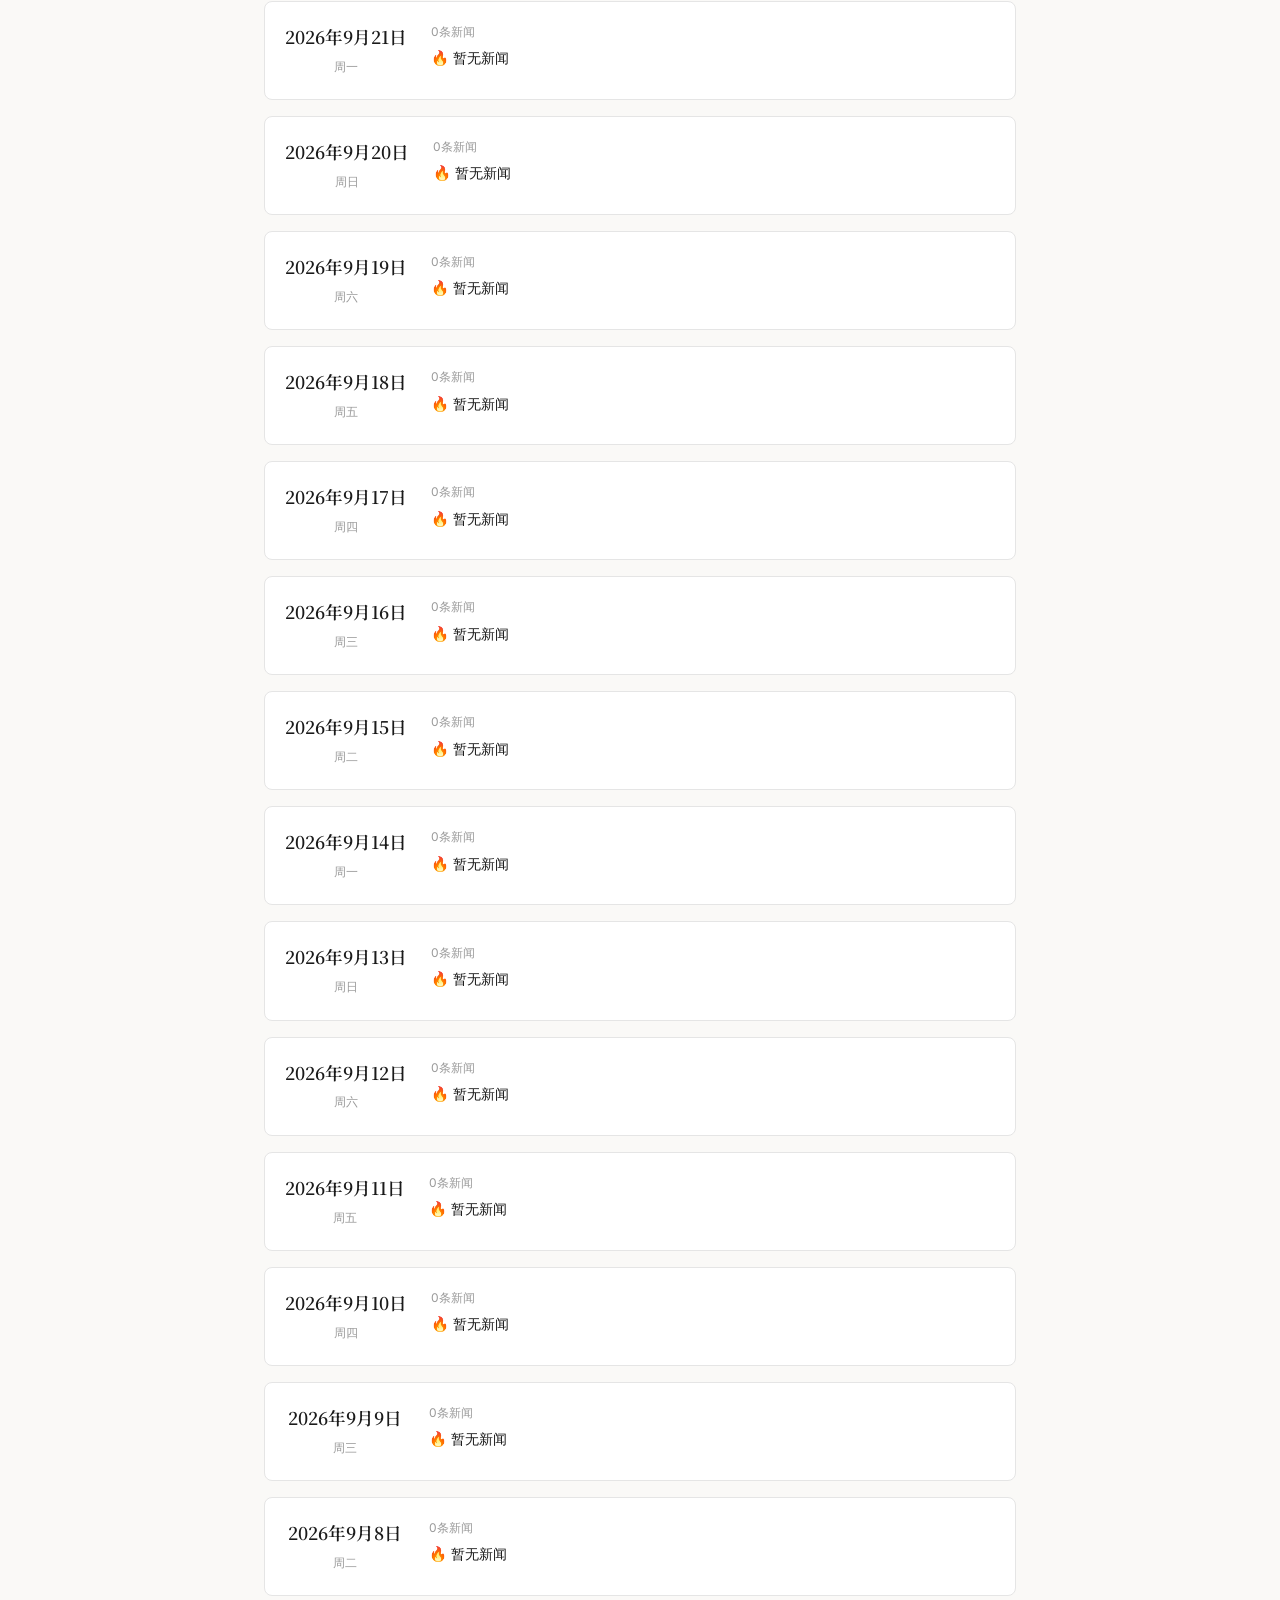
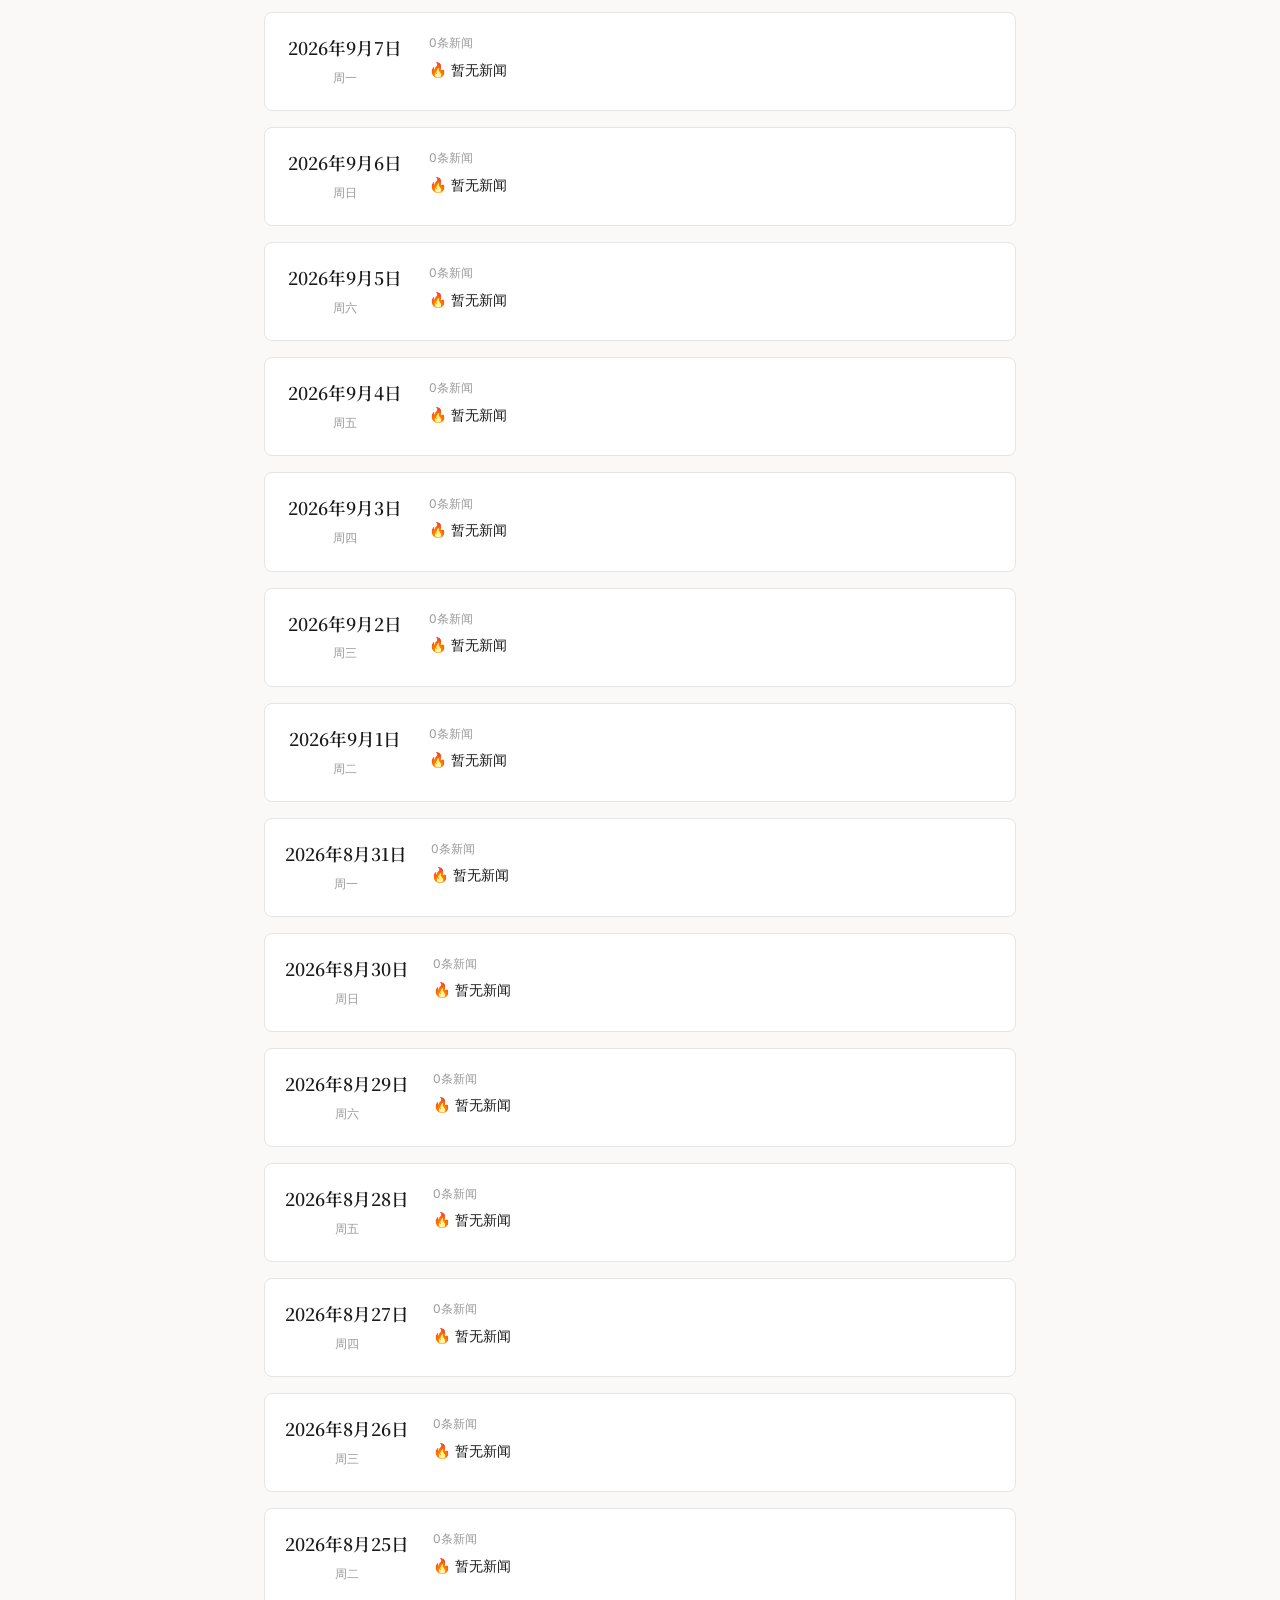
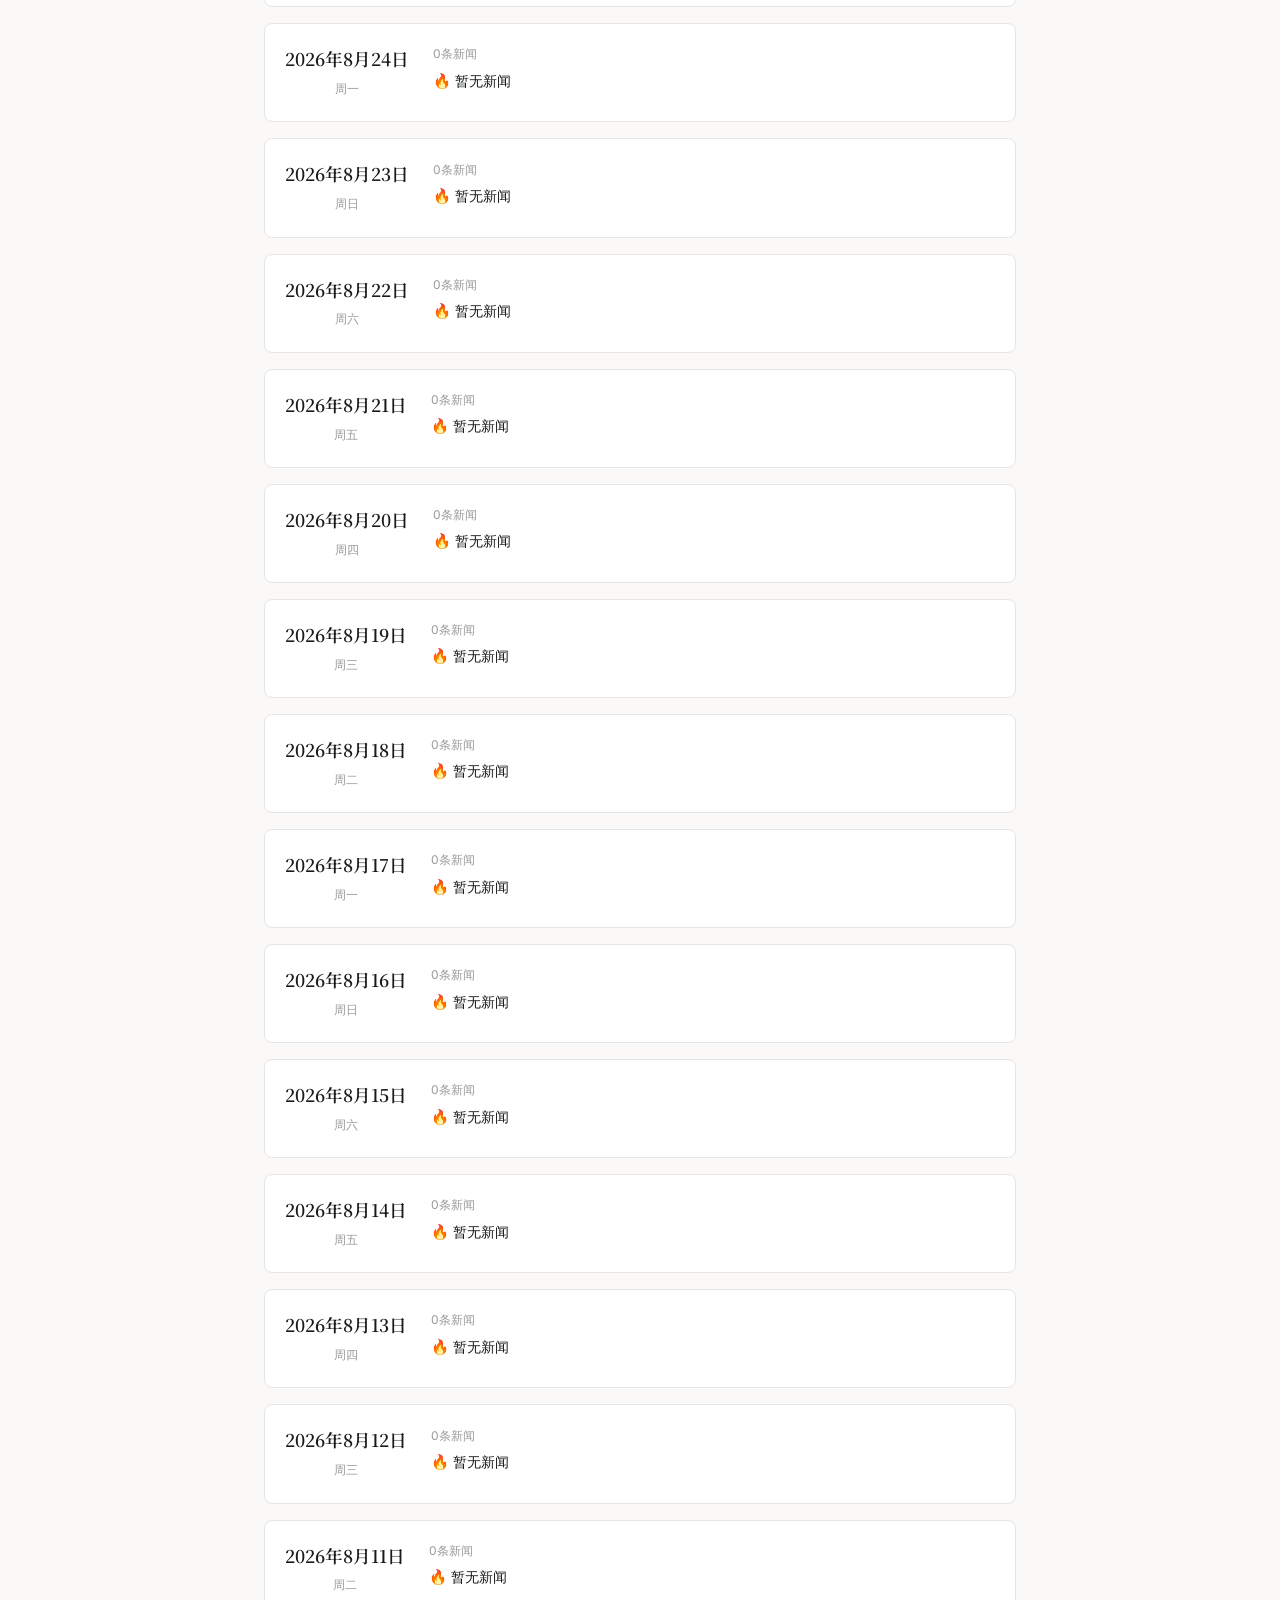
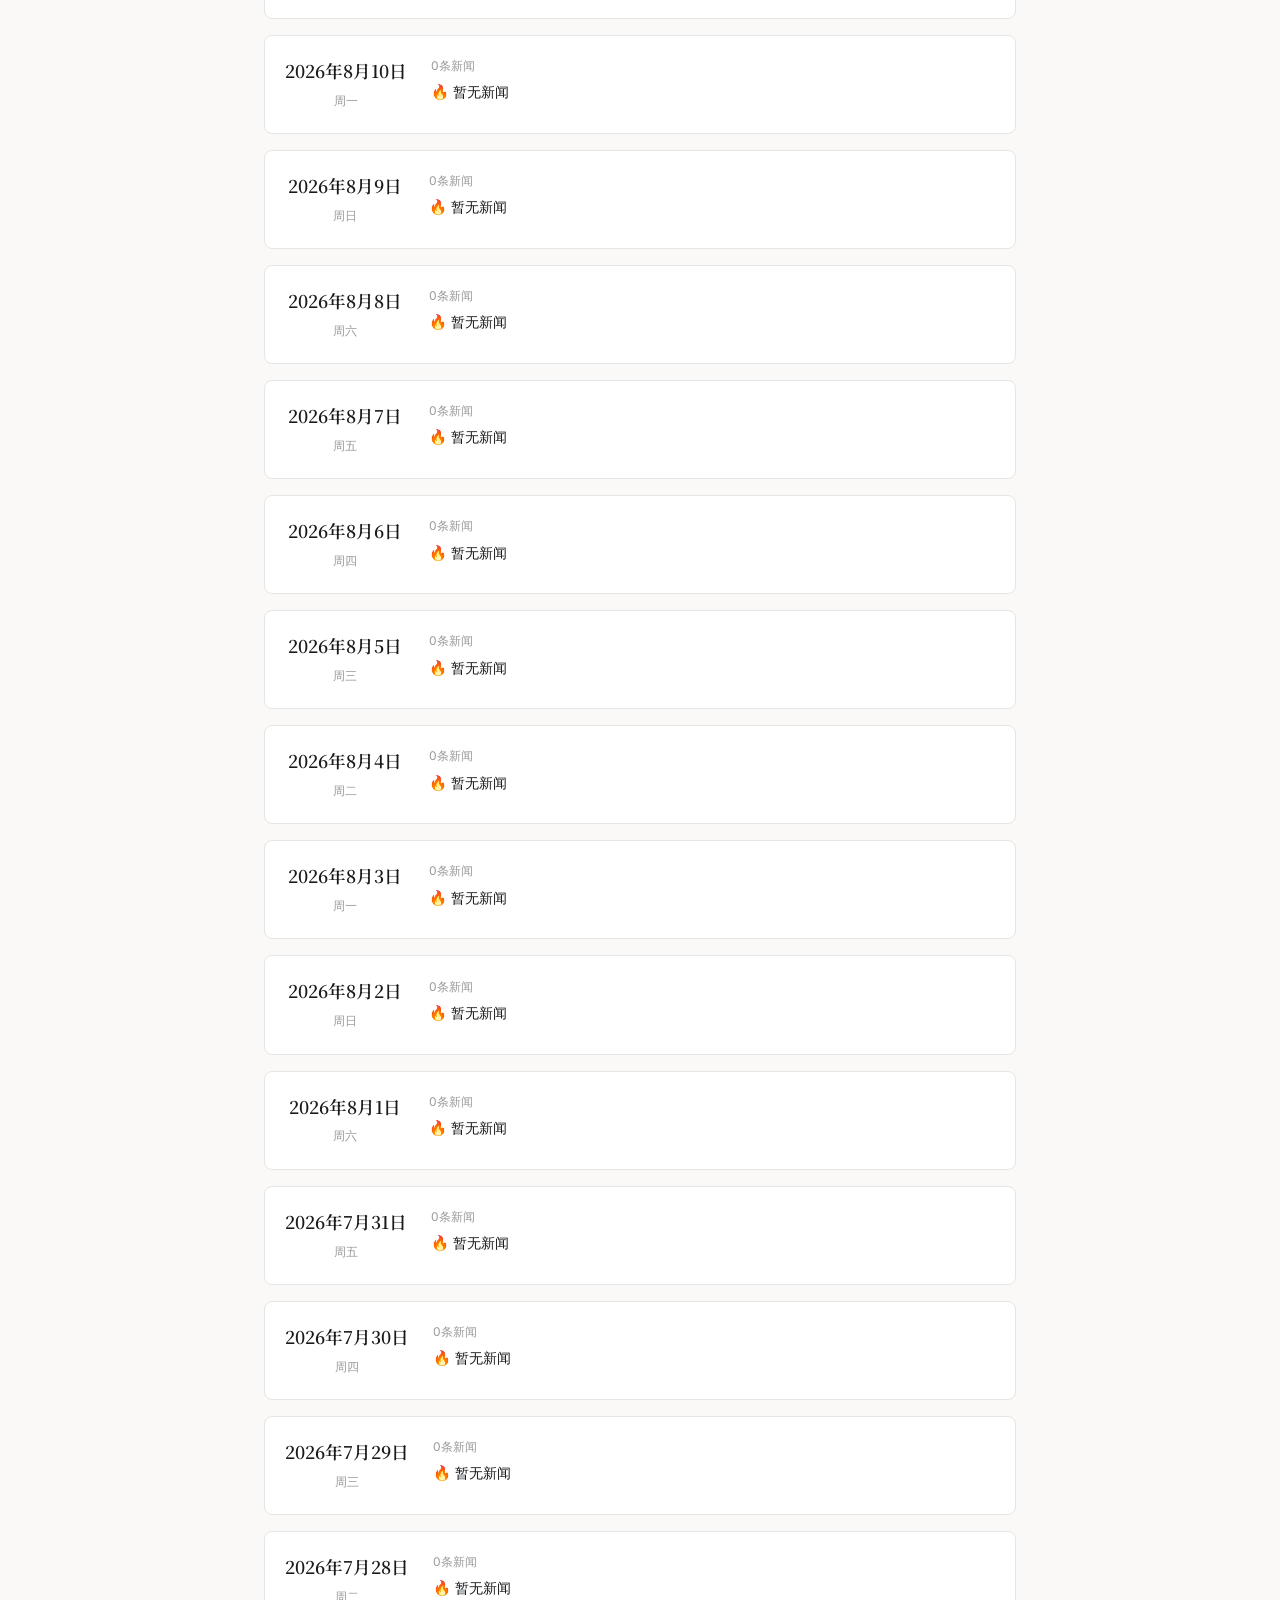
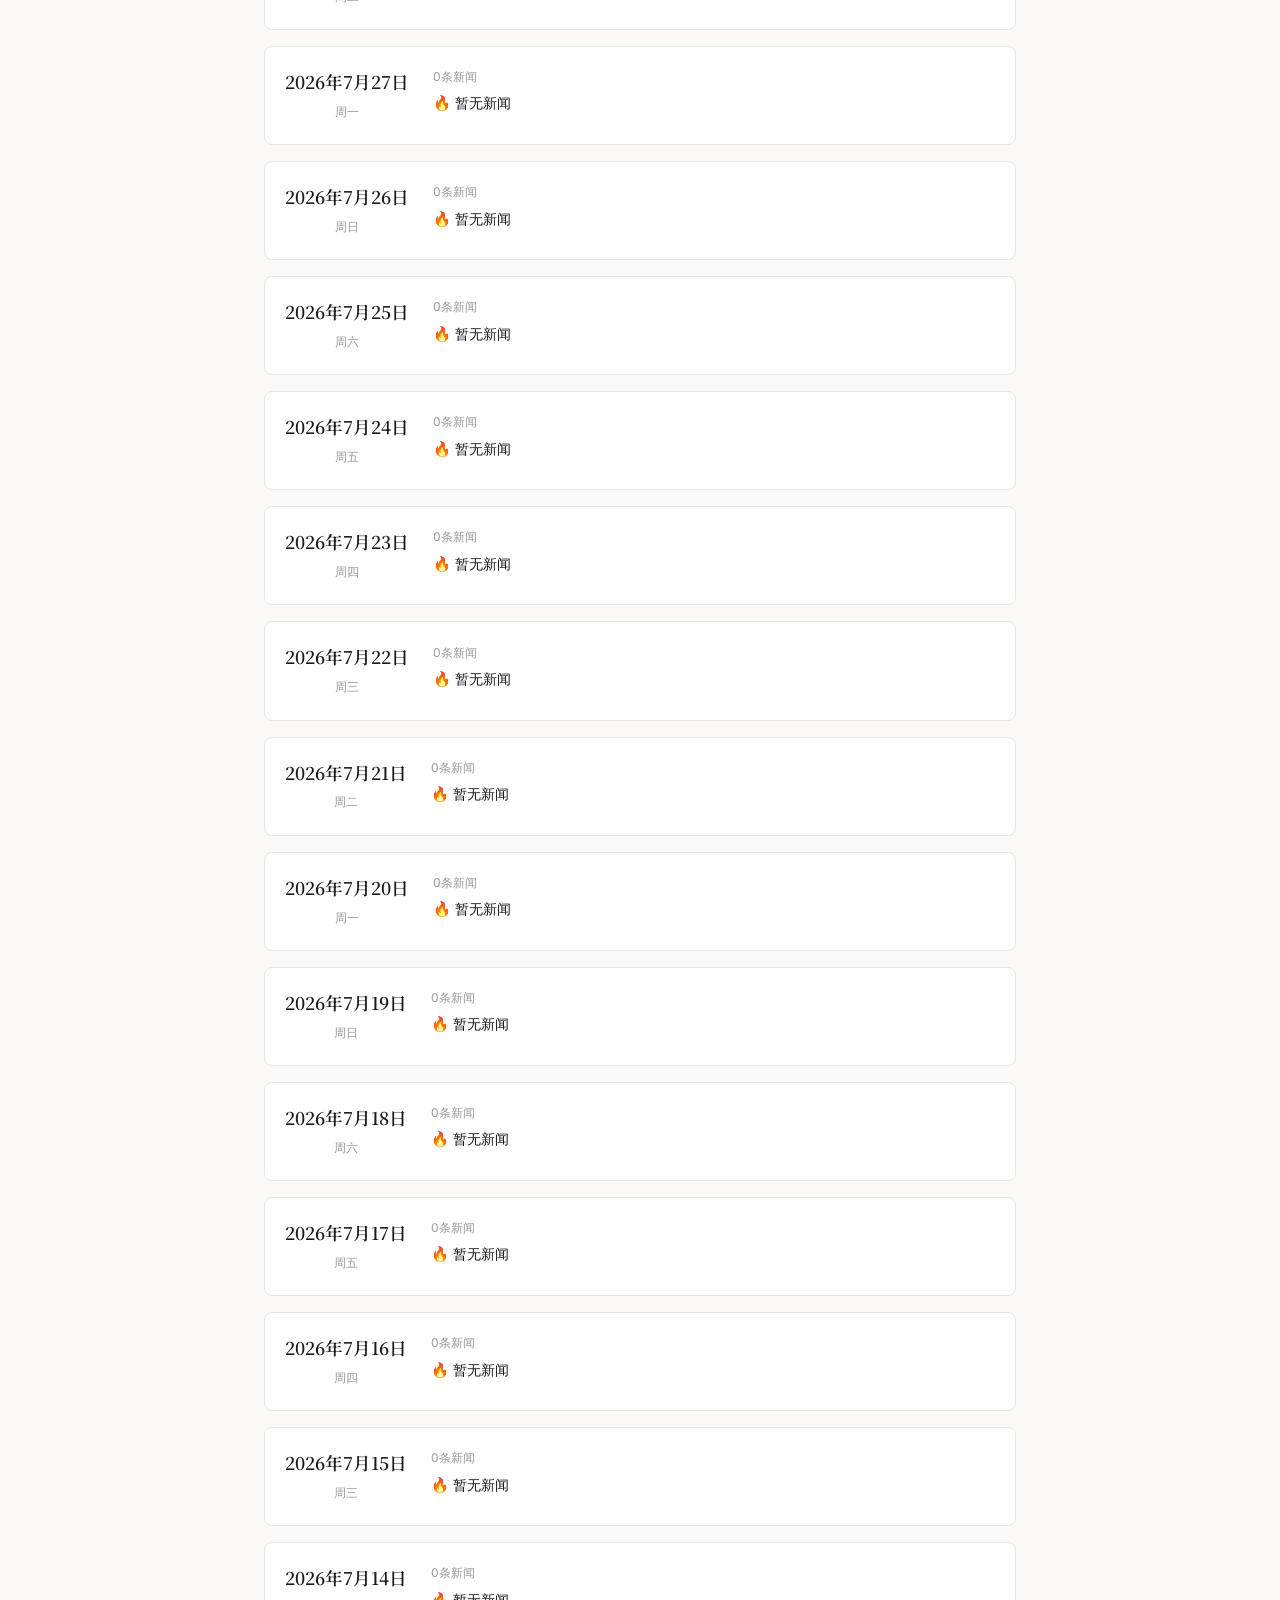
==== commit d3c531a8: "Update daily news 2026-11-27" ====
--- a/docs/archive.html
+++ b/docs/archive.html
@@ -25,7 +25,17 @@
         </div>
 
         <div id="archive-list">
-                    <div class="archive-item" data-date="20261126" onclick="loadArchiveDate('20261126')" style="cursor: pointer;">
+                    <div class="archive-item" data-date="20261127" onclick="loadArchiveDate('20261127')" style="cursor: pointer;">
+            <div class="archive-date">
+                <span class="date-text">2026年11月27日</span>
+                <span class="weekday-text">周五</span>
+            </div>
+            <div class="archive-info">
+                <div class="archive-count">0条新闻</div>
+                <div class="archive-top">🔥 暂无新闻</div>
+                <div class="archive-cats"></div>
+            </div>
+        </div>        <div class="archive-item" data-date="20261126" onclick="loadArchiveDate('20261126')" style="cursor: pointer;">
             <div class="archive-date">
                 <span class="date-text">2026年11月26日</span>
                 <span class="weekday-text">周四</span>
